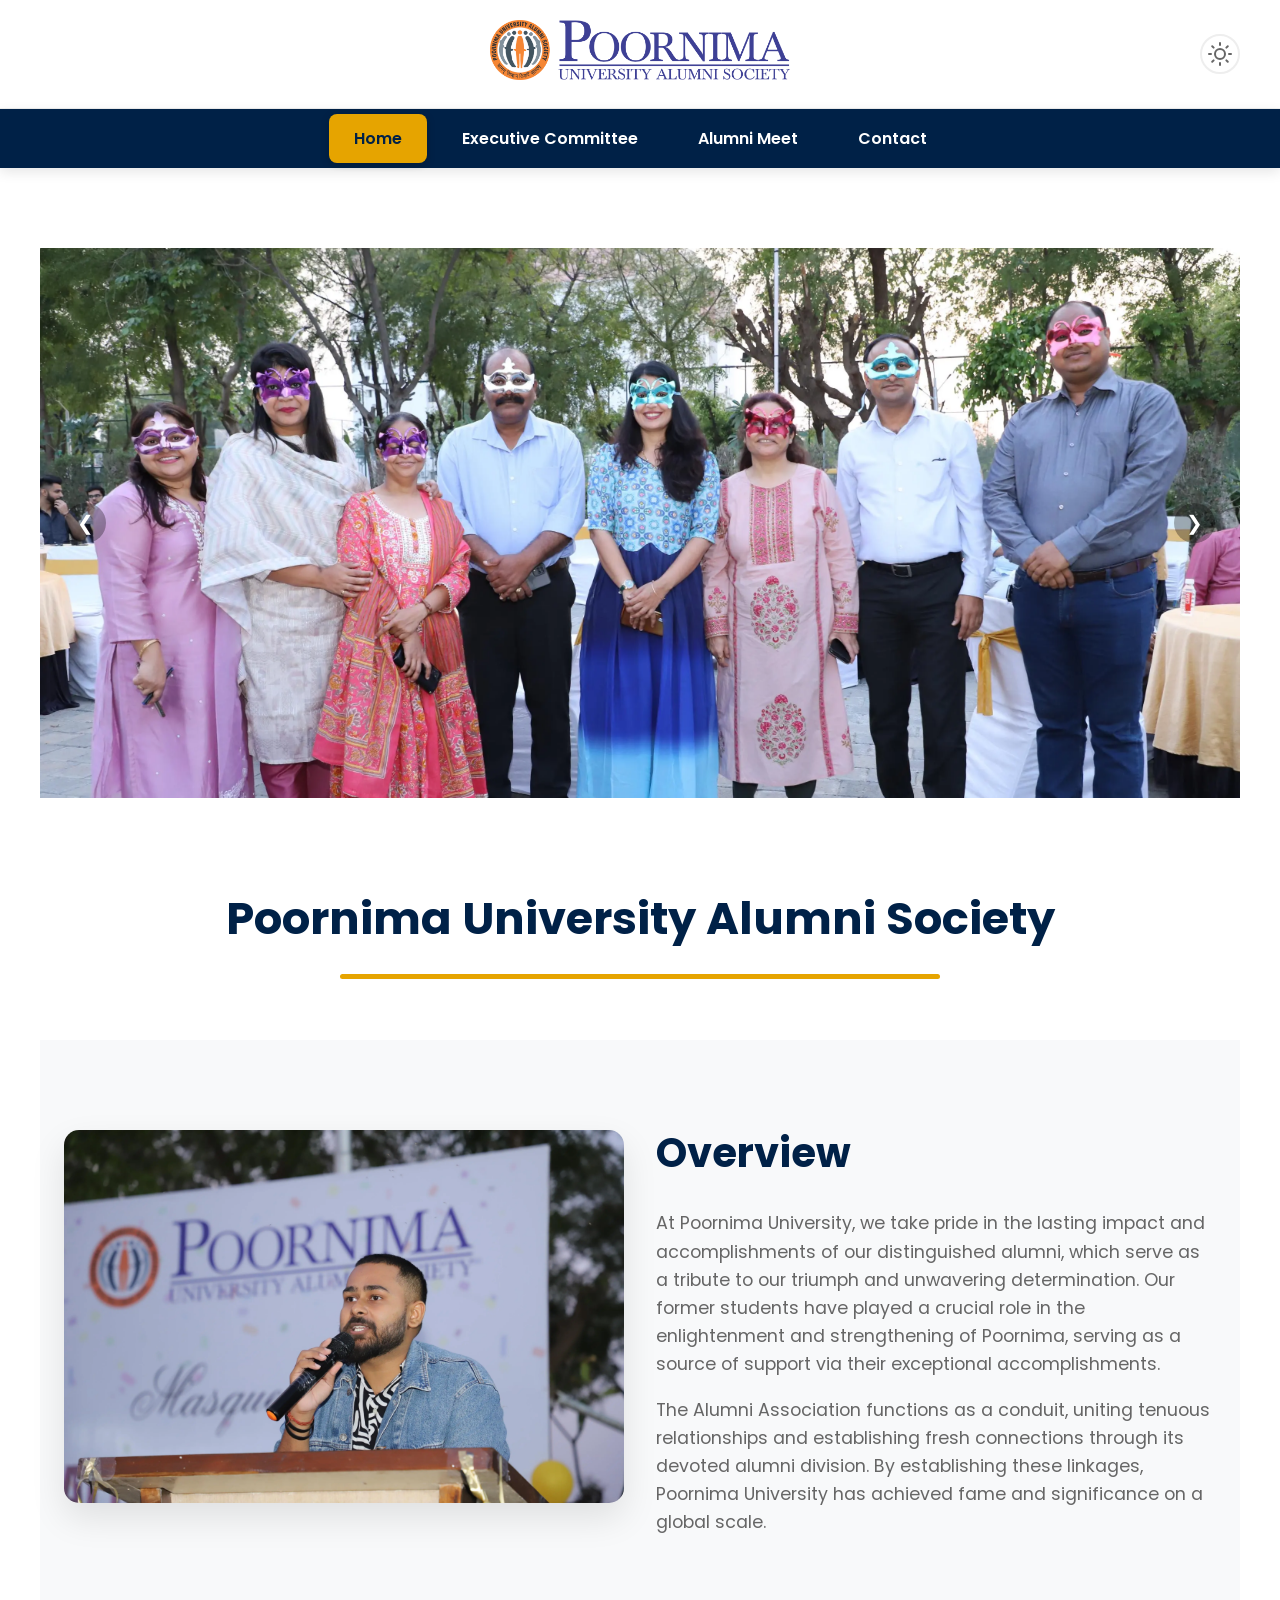
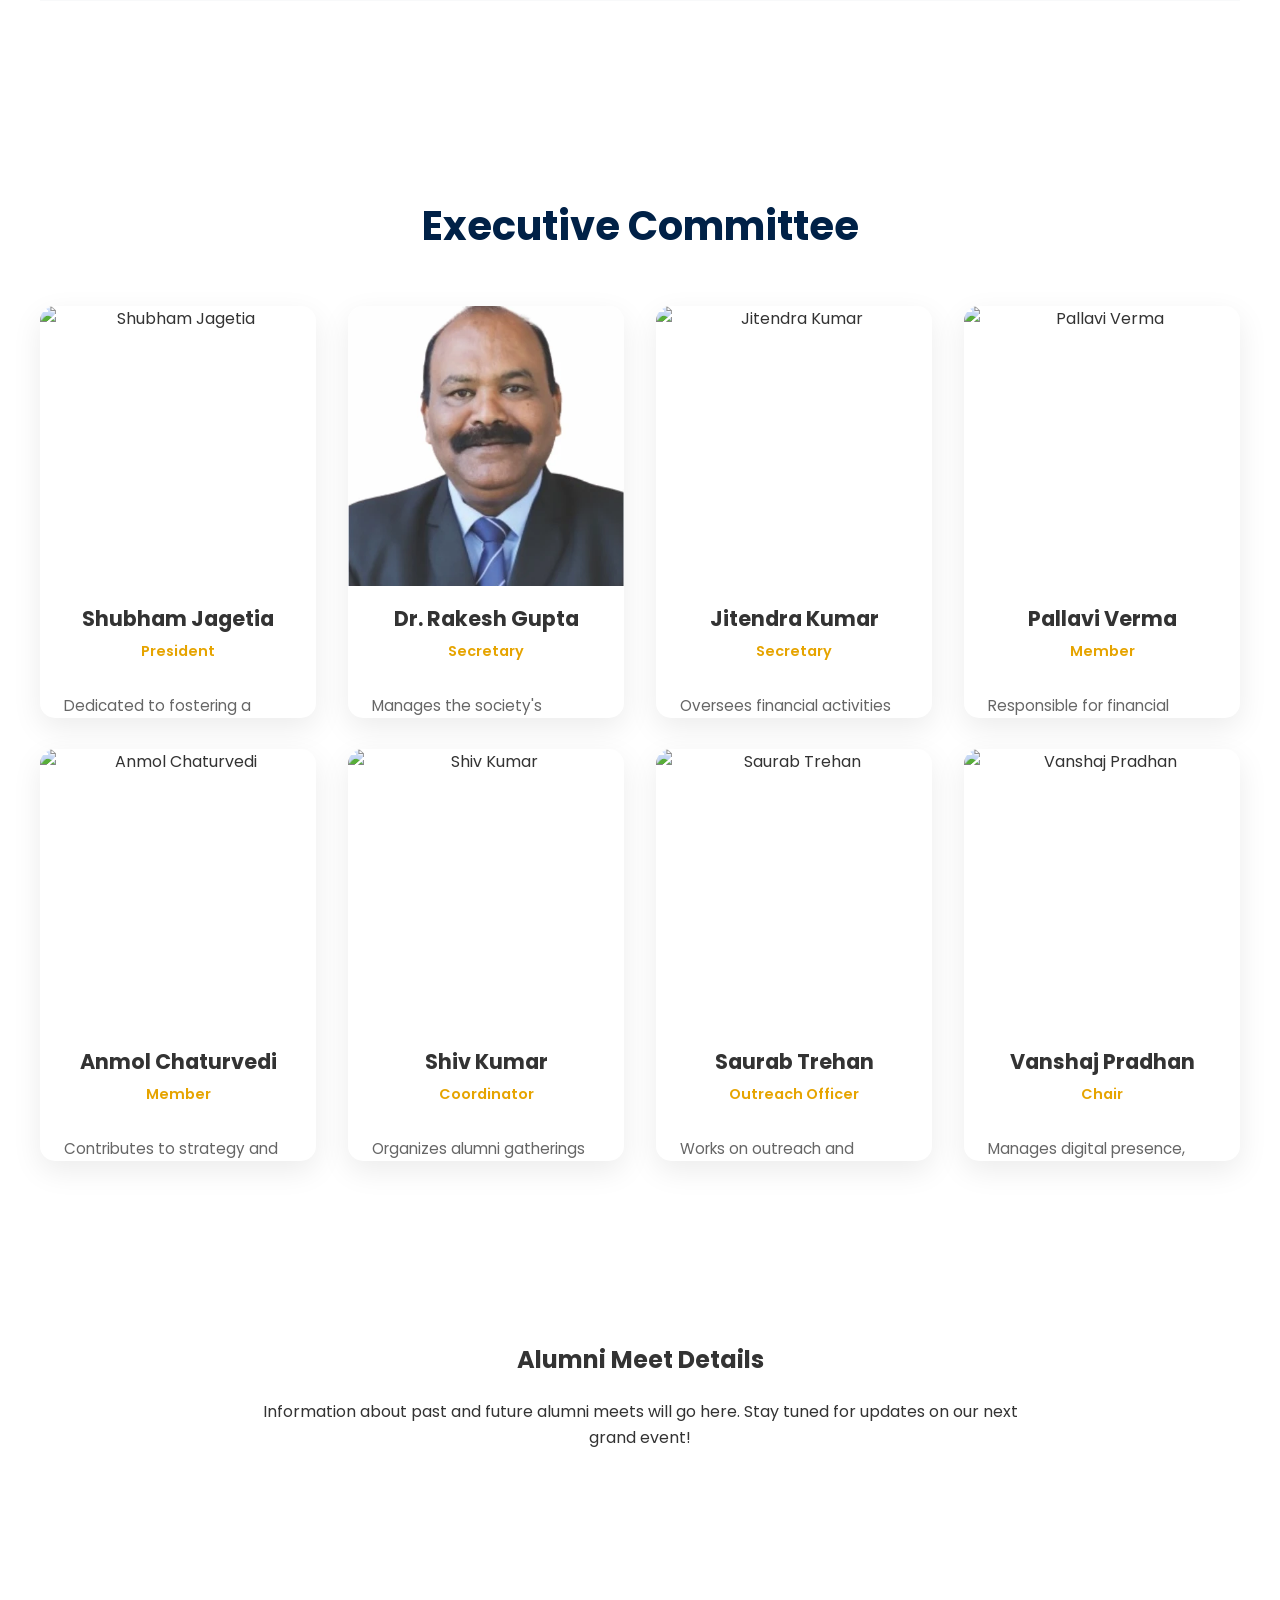
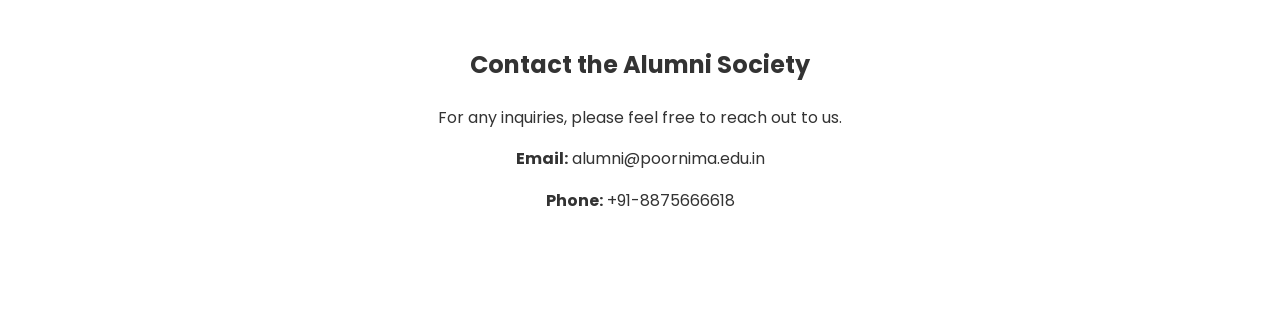
==== index.html @ af81a36d "Updated website for mobile responsiveness" ====
<!DOCTYPE html>
<html lang="en">
<head>
  <meta charset="UTF-8" />
  <meta name="viewport" content="width=device-width, initial-scale=1.0" />
  <title>Poornima University Alumni Society</title>
  <link rel="stylesheet" href="style.css" />
</head>
<body>

  <!-- ========== HEADER ========== -->
  <header>
    <div class="logo">
      <img src="ic_PUAS_full (1).png" alt="Poornima University Logo" />
    </div>

    <!-- Theme Toggle -->
    <button id="theme-toggle" title="Toggle dark mode">
      <svg class="sun" xmlns="http://www.w3.org/2000/svg" width="24" height="24" fill="none"
        stroke="currentColor" stroke-width="2" stroke-linecap="round" stroke-linejoin="round">
        <circle cx="12" cy="12" r="5"></circle>
        <line x1="12" y1="1" x2="12" y2="3"></line>
        <line x1="12" y1="21" x2="12" y2="23"></line>
        <line x1="4.22" y1="4.22" x2="5.64" y2="5.64"></line>
        <line x1="18.36" y1="18.36" x2="19.78" y2="19.78"></line>
        <line x1="1" y1="12" x2="3" y2="12"></line>
        <line x1="21" y1="12" x2="23" y2="12"></line>
        <line x1="4.22" y1="19.78" x2="5.64" y2="18.36"></line>
        <line x1="18.36" y1="5.64" x2="19.78" y2="4.22"></line>
      </svg>
      <svg class="moon" xmlns="http://www.w3.org/2000/svg" width="24" height="24" fill="none"
        stroke="currentColor" stroke-width="2" stroke-linecap="round" stroke-linejoin="round">
        <path d="M21 12.79A9 9 0 1 1 11.21 3 7 7 0 0 0 21 12.79z"></path>
      </svg>
    </button>
  </header>

  <!-- ========== NAVIGATION ========== -->
  <nav class="alumni-nav">
    <ul>
      <li><a href="#home-content" class="active">Home</a></li>
      <li><a href="#committee-content">Executive Committee</a></li>
      <li><a href="#meet-content">Alumni Meet</a></li>
      <li><a href="#contact-content">Contact</a></li>
    </ul>
  </nav>

  <!-- ========== MAIN ========== -->
  <main>

    <!-- ===== HOME SECTION ===== -->
    <section id="home-content" class="page-section">

      <!-- Hero Slider -->
      <div class="hero">
        <div class="slide active">
          <img src="mask.webp" alt="Alumni Meet" class="hero-img" />
        </div>
        <div class="slide">
          <img src="standing.jpeg" alt="Alumni Group" class="hero-img" />
        </div>
        <div class="slide">
          <img src="Screenshot_20250109-174705 (1).png" alt="Alumni Event" class="hero-img" />
        </div>
        <button class="prev" onclick="moveSlide(-1)">&#10094;</button>
        <button class="next" onclick="moveSlide(1)">&#10095;</button>
      </div>

      <!-- Heading -->
      <div class="alumni-heading">
        <h1>Poornima University Alumni Society</h1>
      </div>

      <!-- Overview -->
      <div class="overview">
        <div class="overview-container">
          <div class="overview-image">
            <img src="cover-alumini.webp" alt="Poornima University Alumni Legacy" />
          </div>
          <div class="overview-text">
            <h2>Overview</h2>
            <p>
              At Poornima University, we take pride in the lasting impact and accomplishments of our distinguished alumni, which serve as a tribute to our triumph and unwavering determination. Our former students have played a crucial role in the enlightenment and strengthening of Poornima, serving as a source of support via their exceptional accomplishments.
            </p>
            <p>
              The Alumni Association functions as a conduit, uniting tenuous relationships and establishing fresh connections through its devoted alumni division. By establishing these linkages, Poornima University has achieved fame and significance on a global scale.
            </p>
          </div>
        </div>
      </div>
    </section>

    <!-- ===== EXECUTIVE COMMITTEE ===== -->
    <section id="committee-content" class="page-section">
      <div class="events">
        <h2>Executive Committee</h2>
        <div class="event-grid">

          <!-- Each Event Card -->
          <div class="event-card">
            <span class="card-close-button">&times;</span>
            <img src="https://placehold.co/300x300/e8e8e8/333?text=Person+1" alt="Shubham Jagetia" />
            <div class="card-info">
              <h3>Shubham Jagetia</h3>
              <p>President</p>
            </div>
            <div class="card-details">
              <p>Dedicated to fostering a strong and supportive community among graduates.</p>
            </div>
          </div>

          <div class="event-card">
            <span class="card-close-button">&times;</span>
            <img src="26.webp" alt="Dr. Rakesh Gupta" />
            <div class="card-info">
              <h3>Dr. Rakesh Gupta</h3>
              <p>Secretary</p>
            </div>
            <div class="card-details">
              <p>Manages the society's communications and records, ensuring smooth operations.</p>
            </div>
          </div>

          <div class="event-card">
            <span class="card-close-button">&times;</span>
            <img src="https://placehold.co/300x300/e8e8e8/333?text=Person+3" alt="Jitendra Kumar" />
            <div class="card-info">
              <h3>Jitendra Kumar</h3>
              <p>Secretary</p>
            </div>
            <div class="card-details">
              <p>Oversees financial activities and ensures long-term sustainability.</p>
            </div>
          </div>

          <div class="event-card">
            <span class="card-close-button">&times;</span>
            <img src="https://placehold.co/300x300/e8e8e8/333?text=Person+4" alt="Pallavi Verma" />
            <div class="card-info">
              <h3>Pallavi Verma</h3>
              <p>Member</p>
            </div>
            <div class="card-details">
              <p>Responsible for financial planning and transparent fund management.</p>
            </div>
          </div>

          <div class="event-card">
            <span class="card-close-button">&times;</span>
            <img src="https://placehold.co/300x300/e8e8e8/333?text=Person+5" alt="Anmol Chaturvedi" />
            <div class="card-info">
              <h3>Anmol Chaturvedi</h3>
              <p>Member</p>
            </div>
            <div class="card-details">
              <p>Contributes to strategy and planning of alumni events and initiatives.</p>
            </div>
          </div>

          <div class="event-card">
            <span class="card-close-button">&times;</span>
            <img src="https://placehold.co/300x300/e8e8e8/333?text=Person+6" alt="Shiv Kumar" />
            <div class="card-info">
              <h3>Shiv Kumar</h3>
              <p>Coordinator</p>
            </div>
            <div class="card-details">
              <p>Organizes alumni gatherings and ensures each event is a success.</p>
            </div>
          </div>

          <div class="event-card">
            <span class="card-close-button">&times;</span>
            <img src="https://placehold.co/300x300/e8e8e8/333?text=Person+7" alt="Saurab Trehan" />
            <div class="card-info">
              <h3>Saurab Trehan</h3>
              <p>Outreach Officer</p>
            </div>
            <div class="card-details">
              <p>Works on outreach and engagement across batches and geographies.</p>
            </div>
          </div>

          <div class="event-card">
            <span class="card-close-button">&times;</span>
            <img src="https://placehold.co/300x300/e8e8e8/333?text=Person+8" alt="Vanshaj Pradhan" />
            <div class="card-info">
              <h3>Vanshaj Pradhan</h3>
              <p>Chair</p>
            </div>
            <div class="card-details">
              <p>Manages digital presence, website, and social media of the alumni society.</p>
            </div>
          </div>

        </div>
      </div>
    </section>

    <!-- ===== ALUMNI MEET ===== -->
    <section id="meet-content" class="page-section">
      <div class="overview">
        <h2>Alumni Meet Details</h2>
        <p>Information about past and future alumni meets will go here. Stay tuned for updates on our next grand event!</p>
      </div>
    </section>

    <!-- ===== CONTACT ===== -->
    <section id="contact-content" class="page-section">
      <div class="overview">
        <h2>Contact the Alumni Society</h2>
        <p>For any inquiries, please feel free to reach out to us.</p>
        <p><strong>Email:</strong> alumni@poornima.edu.in</p>
        <p><strong>Phone:</strong> +91-8875666618</p>
      </div>
    </section>

  </main>

  <!-- Modal Overlay -->
  <div class="modal-overlay"></div>

  <script src="script.js"></script>
</body>
</html>
---- style.css ----
/* ========================================= */
/* --- Google Fonts Import --- */
/* ========================================= */
@import url('https://fonts.googleapis.com/css2?family=Poppins:wght@400;600;700&display=swap');

/* ========================================= */
/* --- General & Root Styles --- */
/* ========================================= */
:root {
    /* Color Variables (as before) */
    --bg-primary: #ffffff;
    --bg-secondary: #f8f9fa;
    --text-primary: #333;
    --text-secondary: #666;
    --header-border: #eee;
    --card-bg: #ffffff;
    --shadow-light: rgba(0, 0, 0, 0.08);
    --shadow-dark: rgba(0, 0, 0, 0.15);

    --pu-blue: #002147;
    --pu-gold: #E6A400;

    /* Spacing & Typography Variables */
    --spacing-xs: 1rem;
    --spacing-sm: 1.5rem;
    --spacing-md: 2rem;
    --spacing-lg: 3rem;
    --spacing-xl: 4rem;
    --font-heading: 'Poppins', sans-serif;
}

body.dark-theme {
    /* Dark Theme Variables (as before) */
    --bg-primary: #1a1d24;
    --bg-secondary: #252830;
    --text-primary: #f0f0f0;
    --text-secondary: #a0a0a0;
    --header-border: #333;
    --card-bg: #2a2e37;
    --shadow-light: rgba(0, 0, 0, 0.2);
    --shadow-dark: rgba(0, 0, 0, 0.4);
}

html {
    scroll-behavior: smooth;
}

body {
    margin: 0;
    padding: 0;
    font-family: var(--font-heading);
    background-color: var(--bg-primary);
    color: var(--text-primary);
    line-height: 1.6;
    transition: background-color 0.3s ease, color 0.3s ease;
}

body.modal-open {
    overflow: hidden; 
}

/* ========================================= */
/* --- Header & Navigation (Mobile-First) --- */
/* ========================================= */
header {
    background: var(--bg-primary);
    padding: var(--spacing-sm) var(--spacing-md);
    display: flex;
    justify-content: center;
    align-items: center;
    border-bottom: 1px solid var(--header-border);
    position: relative;
    transition: background-color 0.3s ease;
}

header .logo img {
    height: 45px; /* Mobile size */
}

#theme-toggle {
    position: absolute;
    top: 50%;
    right: var(--spacing-sm);
    transform: translateY(-50%);
    background: transparent;
    border: 2px solid var(--header-border);
    border-radius: 50%;
    width: 35px;
    height: 35px;
    padding: 5px;
    cursor: pointer;
    display: flex;
    justify-content: center;
    align-items: center;
    transition: border-color 0.3s ease, transform 0.3s ease;
}
#theme-toggle:hover {
    transform: translateY(-50%) scale(1.1);
}
#theme-toggle svg {
    stroke: var(--text-secondary);
    transition: stroke 0.3s ease;
}
#theme-toggle:hover svg {
    stroke: var(--pu-gold);
}

/* Hide one icon based on theme */
.moon { display: none; }
body.dark-theme .sun { display: none; }
body.dark-theme .moon { display: block; }

.alumni-nav {
    background: var(--pu-blue);
    padding: 0;
    position: sticky;
    top: 0;
    z-index: 1000;
    box-shadow: 0 4px 12px rgba(0, 0, 0, 0.1);
}

.alumni-nav ul {
    list-style: none;
    display: flex;
    justify-content: center;
    flex-wrap: wrap; /* Allows items to wrap to the next line on small screens */
    margin: 0;
    padding: 0;
}

.alumni-nav ul li a {
    display: block;
    padding: 10px 15px;
    margin: 3px 0;
    text-decoration: none;
    color: #ffffff;
    font-weight: 600;
    border-radius: 8px;
    position: relative;
    transition: color 0.3s ease, background-color 0.3s ease;
}

.alumni-nav ul li a:hover {
    background-color: rgba(255, 255, 255, 0.1);
}

.alumni-nav ul li a.active {
    background-color: var(--pu-gold);
    color: var(--pu-blue);
    box-shadow: 0 2px 8px rgba(0,0,0,0.2);
}

/* ========================================= */
/* --- Hero Slider (Mobile-First) --- */
/* ========================================= */
.hero {
    position: relative;
    width: 100%;
    height: 250px; /* Mobile height */
    overflow: hidden;
}

.hero-img {
    width: 100%;
    height: 100%;
    object-fit: cover;
    display: block;
    object-position: center 30%;
    transition: filter 0.3s ease;
}
body.dark-theme .hero-img {
    filter: brightness(0.8);
}

.slide {
    position: absolute;
    top: 0;
    left: 0;
    width: 100%;
    height: 100%;
    opacity: 0;
    transition: opacity 1s ease-in-out;
}

.slide.active {
    opacity: 1;
}

.hero .prev, .hero .next {
    position: absolute;
    top: 50%;
    transform: translateY(-50%);
    background-color: rgba(0, 0, 0, 0.3);
    color: white;
    border: none;
    padding: 8px 12px;
    font-size: 20px;
    cursor: pointer;
    border-radius: 50%;
    z-index: 10;
    transition: background-color 0.3s, transform 0.3s;
}
.hero .prev:hover, .hero .next:hover {
    background-color: rgba(0, 0, 0, 0.6);
    transform: translateY(-50%) scale(1.1);
}
.hero .prev { left: 15px; }
.hero .next { right: 15px; }

/* ========================================= */
/* --- Page Section & Headings (Mobile-First) --- */
/* ========================================= */
.page-section {
    padding: var(--spacing-lg) var(--spacing-sm);
    transition: background-color 0.3s ease;
}

.alumni-heading {
    padding-top: var(--spacing-lg);
    padding-bottom: var(--spacing-sm);
    background-color: var(--bg-primary);
}

.alumni-heading h1 {
    font-size: clamp(2rem, 5vw, 2.8rem);
    color: var(--pu-blue);
    font-weight: 700;
    text-align: center;
    position: relative;
    padding-bottom: var(--spacing-sm);
    transition: color 0.3s ease;
}
body.dark-theme .alumni-heading h1 {
    color: var(--text-primary);
}

.alumni-heading h1::after {
    content: '';
    position: absolute;
    bottom: 0;
    left: 50%;
    transform: translateX(-50%);
    height: 5px;
    background: var(--pu-gold);
    border-radius: 3px;
    width: 0; 
    transition: width 0.8s cubic-bezier(0.25, 0.8, 0.25, 1);
}

.alumni-heading h1.visible::after {
    width: clamp(200px, 60%, 600px); 
}

.events h2 {
    font-size: clamp(2rem, 5vw, 2.5rem);
    color: var(--pu-blue);
    font-weight: 700;
    text-align: center;
    margin-bottom: var(--spacing-lg);
    transition: color 0.3s ease;
}
body.dark-theme .events h2 {
    color: var(--text-primary);
}

/* ========================================= */
/* --- Overview Section (Mobile-First) --- */
/* ========================================= */
#home-content .overview {
    background-color: var(--bg-secondary);
    padding: var(--spacing-lg) var(--spacing-sm);
}

.overview-container {
    max-width: 1200px;
    margin: 0 auto;
    display: flex;
    flex-direction: column; /* Stack on mobile */
    align-items: center;
    gap: var(--spacing-md);
    flex-wrap: wrap;
    text-align: center;
}

.overview-image, .overview-text {
    flex: 1;
    min-width: 300px;
}

.overview-image img {
    width: 100%;
    border-radius: 15px;
    box-shadow: 0 15px 35px rgba(0, 0, 0, 0.1);
}

.overview-text h2 {
    font-size: clamp(1.8rem, 5vw, 2.5rem);
    color: var(--pu-blue);
    font-weight: 700;
    text-align: center;
    margin-bottom: var(--spacing-sm);
    transition: color 0.3s ease;
}
body.dark-theme .overview-text h2 {
    color: var(--text-primary);
}

.overview-text p {
    font-size: clamp(0.9rem, 2.5vw, 1.1rem);
    color: var(--text-secondary);
    margin-bottom: var(--spacing-xs);
    text-align: center;
    transition: color 0.3s ease;
}

/* ========================================= */
/* --- Other Sections (Mobile-First) --- */
/* ========================================= */
#committee-content, #meet-content, #contact-content {
    background-color: var(--bg-primary);
}

#meet-content .overview h2, #contact-content .overview h2 {
    text-align: center;
    transition: color 0.3s ease;
}
body.dark-theme #meet-content .overview h2,
body.dark-theme #contact-content .overview h2 {
    color: var(--text-primary);
}

#meet-content .overview p, #contact-content .overview p {
    text-align: center;
    max-width: 800px;
    margin-left: auto;
    margin-right: auto;
    transition: color 0.3s ease;
}

/* ========================================= */
/* --- Executive Committee Section (Mobile-First) --- */
/* ========================================= */
.event-grid {
    display: grid;
    grid-template-columns: repeat(auto-fit, minmax(260px, 1fr));
    gap: var(--spacing-md);
    max-width: 1200px;
    margin: 0 auto;
}

.event-card {
    background-color: var(--card-bg);
    border-radius: 15px;
    box-shadow: 0 10px 30px var(--shadow-light);
    overflow: hidden;
    text-align: center;
    cursor: pointer;
    position: relative;
    transition: transform 0.4s cubic-bezier(0.25, 0.8, 0.25, 1), box-shadow 0.4s cubic-bezier(0.25, 0.8, 0.25, 1), background-color 0.3s ease;
    will-change: transform;
}

.event-card:hover {
    transform: translateY(-10px);
    box-shadow: 0 20px 40px var(--shadow-dark);
}

.event-card img {
    width: 100%;
    height: 280px;
    object-fit: cover;
    display: block;
    transition: display 0.3s;
}

.card-info {
    padding: var(--spacing-xs) var(--spacing-sm);
}

.card-info h3 {
    font-size: 1.3rem;
    color: var(--text-primary);
    margin: 0;
    transition: color 0.3s ease;
}

.card-info p {
    font-size: 0.9rem;
    color: var(--pu-gold);
    margin-top: 5px;
    font-weight: 600;
}

.card-details {
    padding: 0 var(--spacing-sm) var(--spacing-sm) var(--spacing-sm);
    max-height: 0;
    overflow: hidden;
    transition: max-height 0.6s ease, padding 0.6s ease;
}

.card-details p {
    color: var(--text-secondary);
    font-size: 0.95rem;
    text-align: left;
    margin: 0;
    transition: color 0.3s ease;
}

/* ========================================= */
/* --- Expanding Card "Pop-up" Styles (as before) --- */
/* ========================================= */
.modal-overlay {
    position: fixed;
    top: 0;
    left: 0;
    width: 100%;
    height: 100%;
    background: rgba(0, 0, 0, 0.7);
    backdrop-filter: blur(5px);
    -webkit-backdrop-filter: blur(5px);
    z-index: 2000;
    opacity: 0;
    visibility: hidden;
    transition: opacity 0.4s ease, visibility 0.4s ease;
}

.modal-overlay.active {
    opacity: 1;
    visibility: visible;
}

.event-card.expanded {
    position: fixed;
    top: 50%;
    left: 50%;
    transform: translate(-50%, -50%) scale(0.95);
    width: 90%;
    max-width: 400px; 
    z-index: 3001;
    cursor: default;
    box-shadow: 0 25px 50px rgba(0,0,0,0.3);
    opacity: 0;
    transition: opacity 0.4s ease, transform 0.4s ease;
}

.event-card.expanded.visible {
    transform: translate(-50%, -50%) scale(1);
    opacity: 1;
}

.event-card.expanded:hover {
    transform: translate(-50%, -50%) scale(1);
}

.event-card.expanded img {
    display: none;
}

.event-card.expanded .card-details {
    max-height: 500px; 
    padding-top: 20px;
}

.card-close-button {
    position: absolute;
    top: 10px;
    right: 15px;
    font-size: 28px;
    color: var(--text-secondary);
    cursor: pointer;
    transition: color 0.3s ease;
    display: none; 
}
.event-card.expanded .card-close-button {
    display: block; 
}
.card-close-button:hover {
    color: var(--text-primary);
}

/* ========================================= */
/* --- Animate Headings on Scroll (as before) --- */
/* ========================================= */
.alumni-heading h1, .overview-text h2, .events h2 {
    opacity: 0;
    transform: translateY(30px);
    transition: opacity 0.8s ease-out, transform 0.8s ease-out;
}

.alumni-heading h1.visible, .overview-text h2.visible, .events h2.visible {
    opacity: 1;
    transform: translateY(0);
}

/* ========================================= */
/* --- Media Queries (Desktop) --- */
/* ========================================= */
@media (min-width: 769px) {
    header {
        padding: 20px 40px;
    }
    
    header .logo img {
        height: 60px;
    }

    #theme-toggle {
        right: 40px;
        width: 40px;
        height: 40px;
    }

    .alumni-nav ul {
        flex-direction: row; /* Horizontal on desktop */
    }

    .alumni-nav ul li a {
        padding: 12px 25px;
        margin: 5px;
    }

    .hero {
        height: 550px; /* Desktop height */
    }

    .hero .prev { left: 25px; }
    .hero .next { right: 25px; }

    .page-section {
        padding: 80px 40px;
    }

    .alumni-heading h1.visible::after {
        width: 600px; /* Wider underline on desktop */
    }

    .overview-container {
        flex-direction: row; /* Horizontal on desktop */
        text-align: left;
    }

    .overview-text h2 {
        text-align: left;
    }

    .overview-text p {
        text-align: left;
    }
}
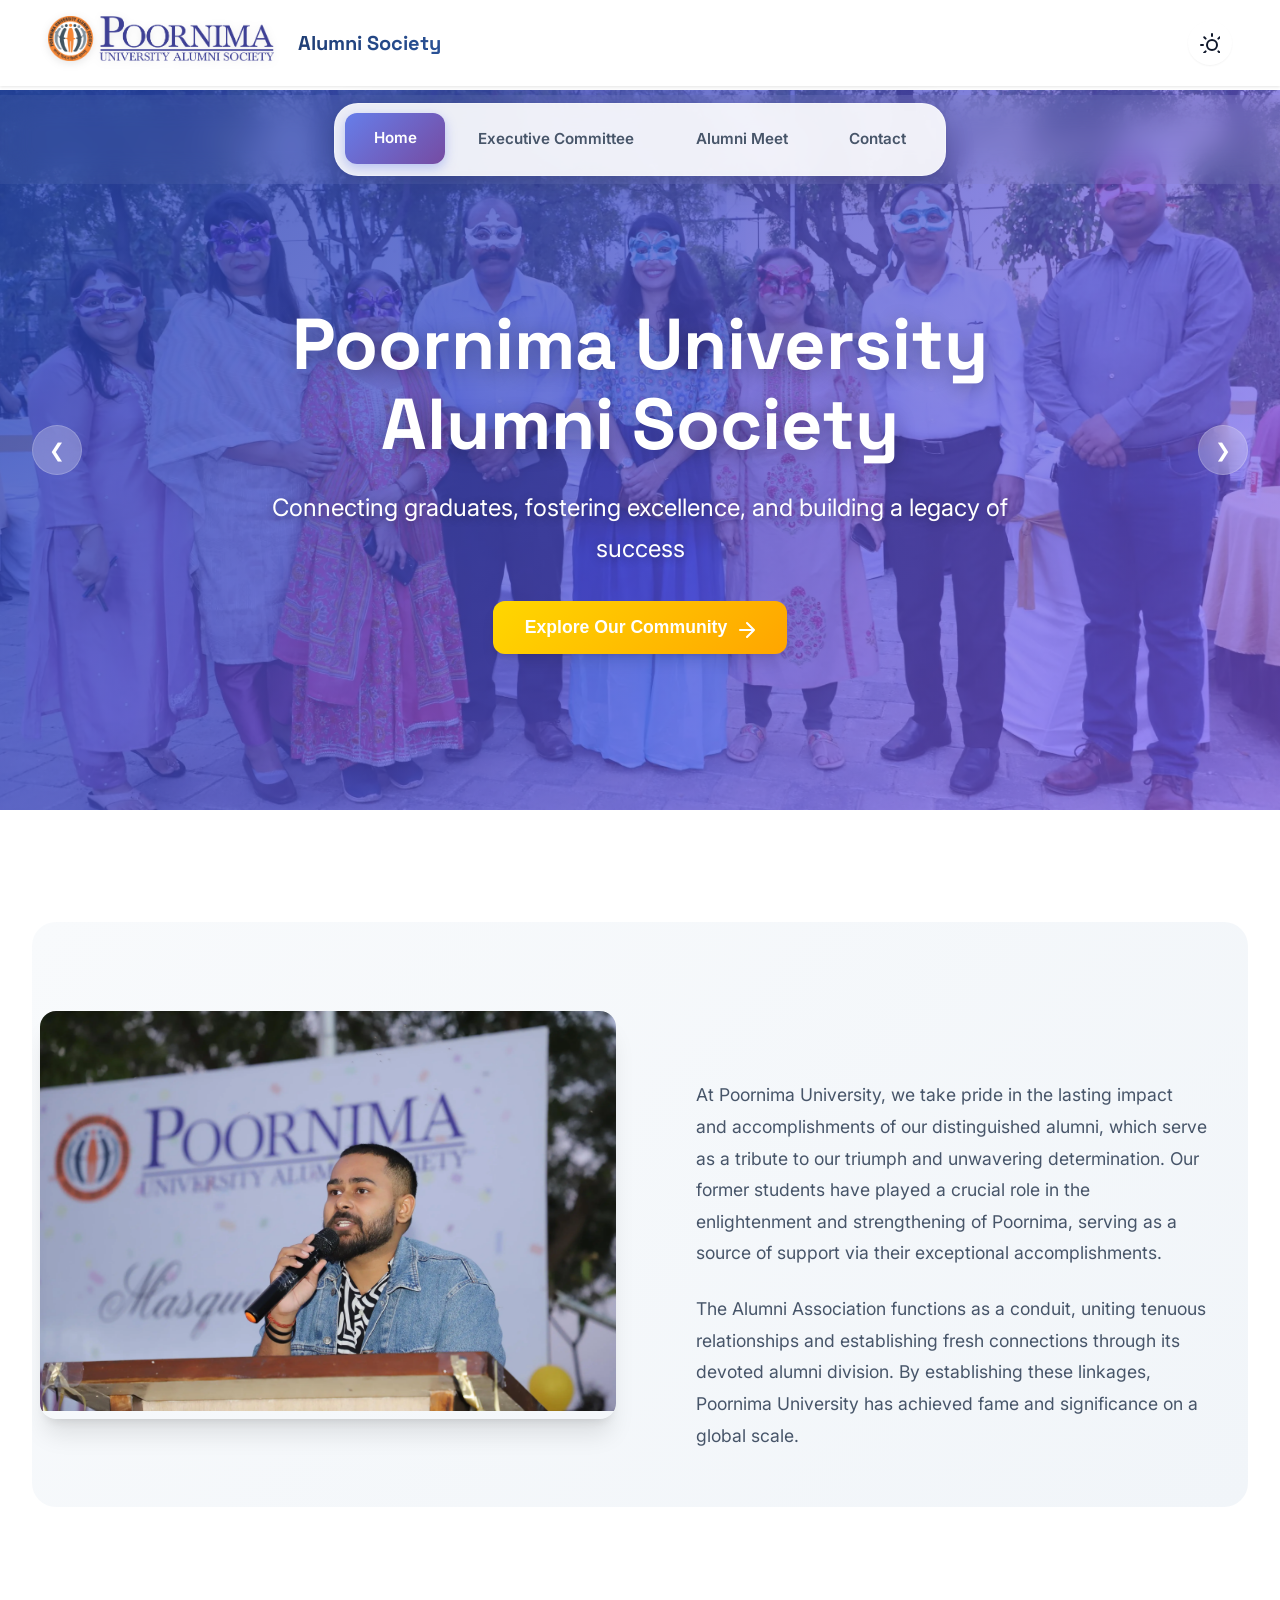
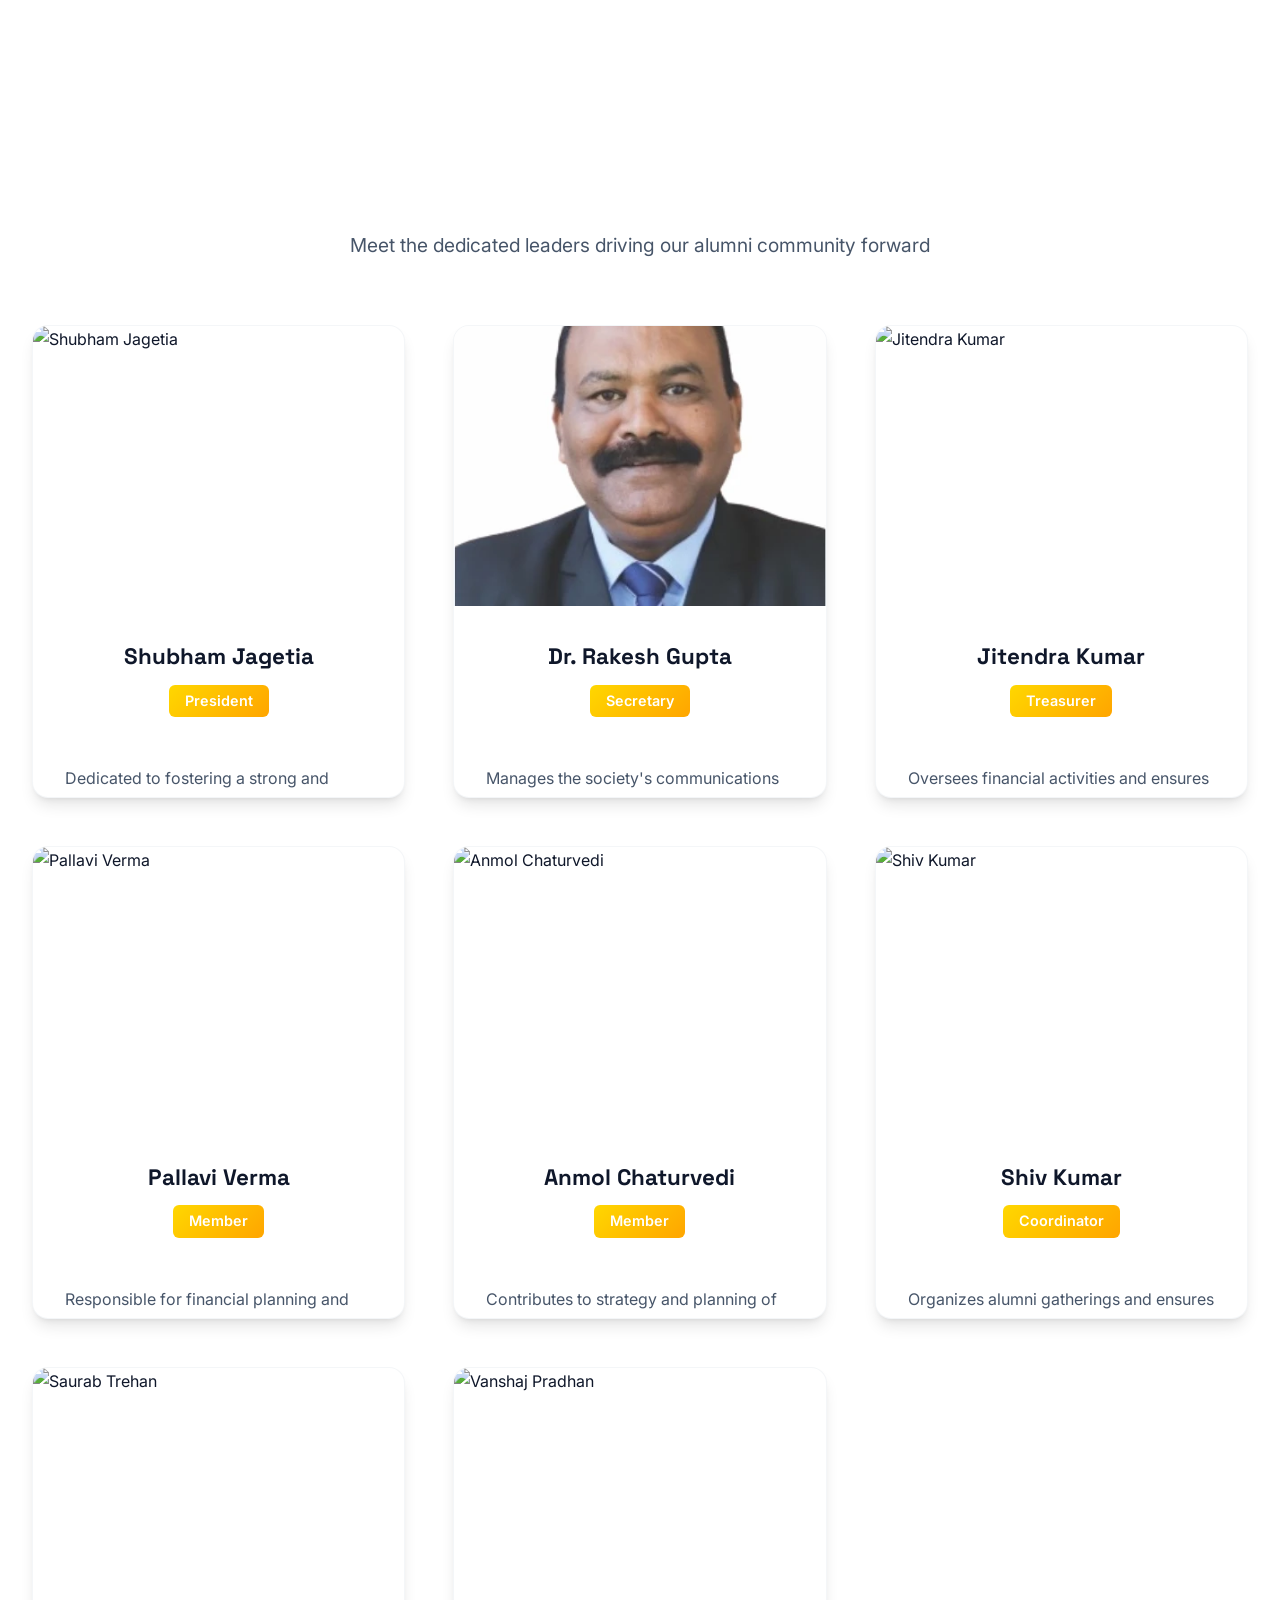
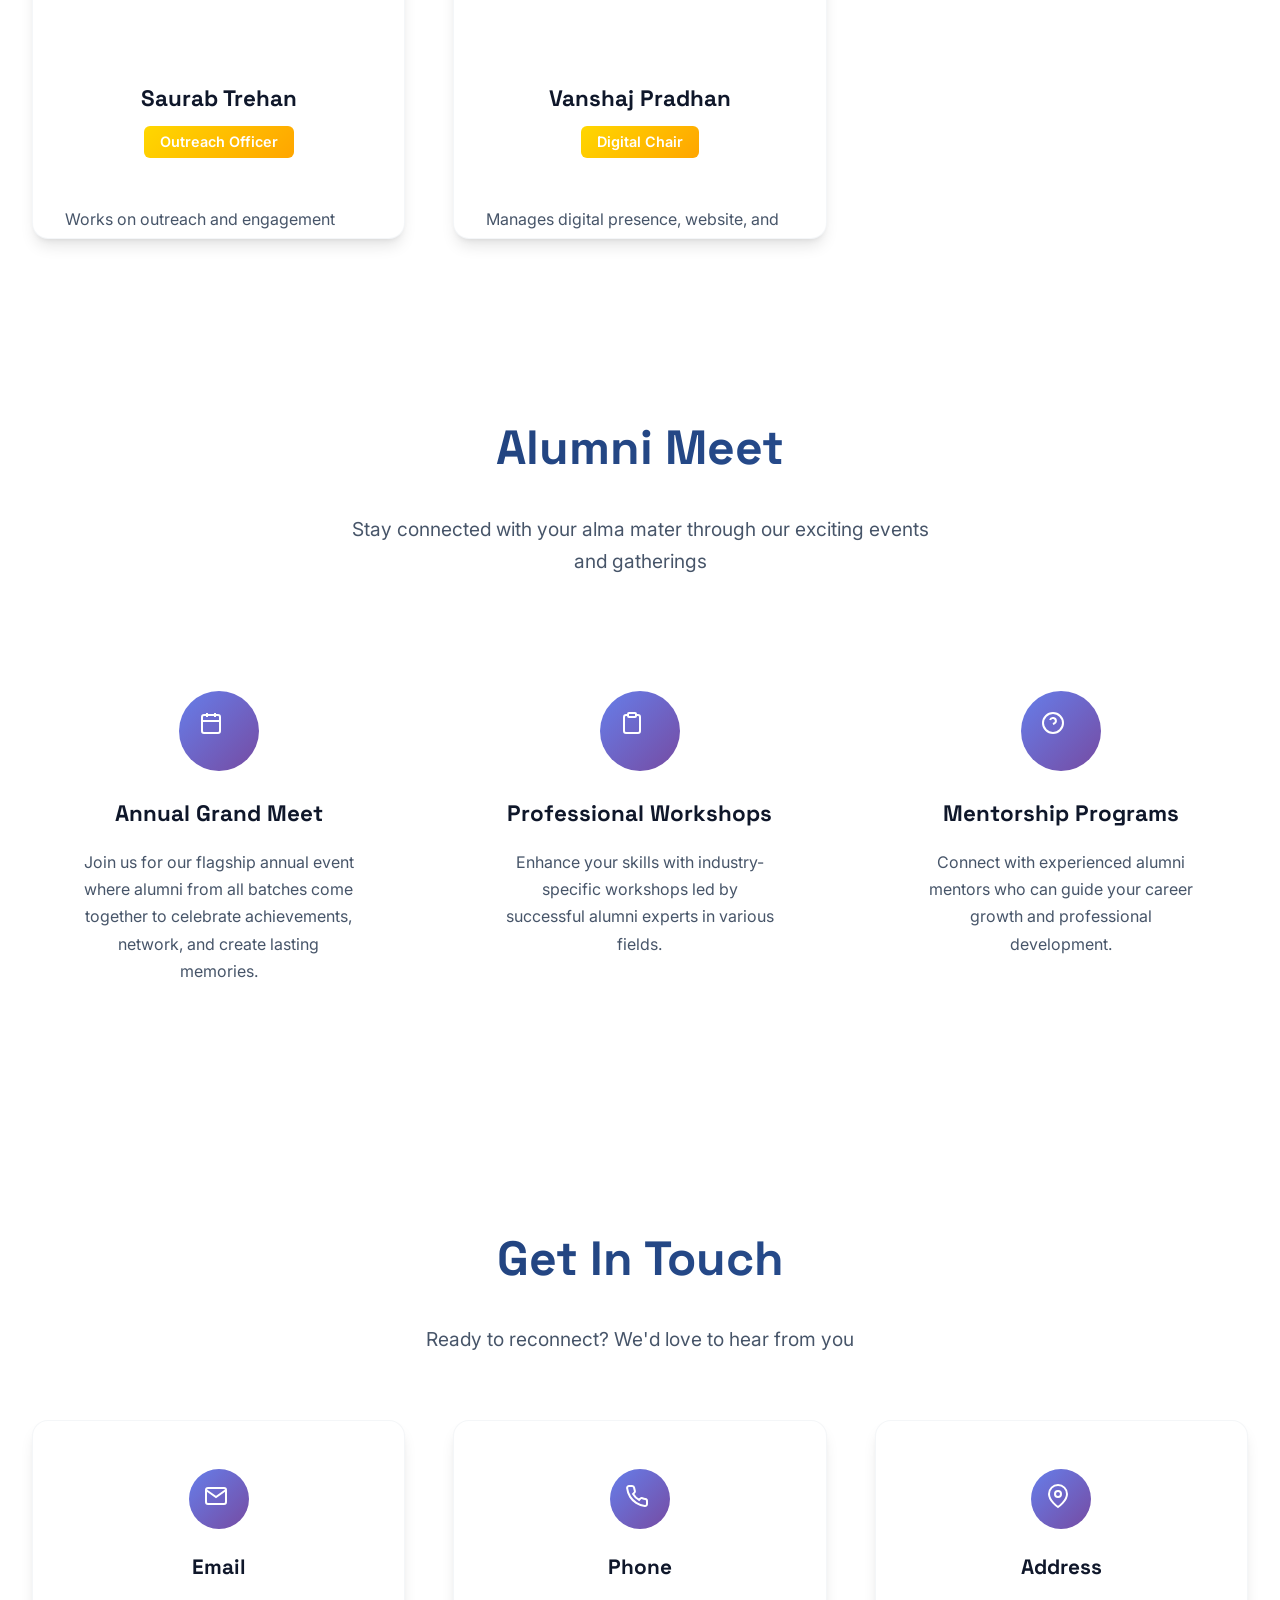
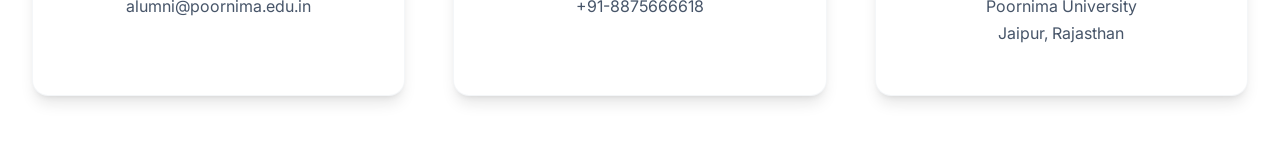
==== commit 05dc877b: "Initial commit" ====
--- a/index.html
+++ b/index.html
@@ -4,19 +4,25 @@
   <meta charset="UTF-8" />
   <meta name="viewport" content="width=device-width, initial-scale=1.0" />
   <title>Poornima University Alumni Society</title>
+  <link rel="preconnect" href="https://fonts.googleapis.com">
+  <link rel="preconnect" href="https://fonts.gstatic.com" crossorigin>
+  <link href="https://fonts.googleapis.com/css2?family=Inter:wght@300;400;500;600;700;800&family=Space+Grotesk:wght@300;400;500;600;700&display=swap" rel="stylesheet">
   <link rel="stylesheet" href="style.css" />
 </head>
 <body>
 
-  <!-- ========== HEADER ========== -->
-  <header>
-    <div class="logo">
-      <img src="ic_PUAS_full (1).png" alt="Poornima University Logo" />
+  <!-- ========== MODERN HEADER ========== -->
+  <header id="main-header">
+    <div class="logo-container">
+      <div class="logo">
+        <img src="ic_PUAS_full (1).png" alt="Poornima University Logo" />
+      </div>
+      <div class="logo-text">Alumni Society</div>
     </div>
 
-    <!-- Theme Toggle -->
+    <!-- Enhanced Theme Toggle -->
     <button id="theme-toggle" title="Toggle dark mode">
-      <svg class="sun" xmlns="http://www.w3.org/2000/svg" width="24" height="24" fill="none"
+      <svg class="sun" xmlns="http://www.w3.org/2000/svg" width="20" height="20" fill="none"
         stroke="currentColor" stroke-width="2" stroke-linecap="round" stroke-linejoin="round">
         <circle cx="12" cy="12" r="5"></circle>
         <line x1="12" y1="1" x2="12" y2="3"></line>
@@ -28,30 +34,30 @@
         <line x1="4.22" y1="19.78" x2="5.64" y2="18.36"></line>
         <line x1="18.36" y1="5.64" x2="19.78" y2="4.22"></line>
       </svg>
-      <svg class="moon" xmlns="http://www.w3.org/2000/svg" width="24" height="24" fill="none"
+      <svg class="moon" xmlns="http://www.w3.org/2000/svg" width="20" height="20" fill="none"
         stroke="currentColor" stroke-width="2" stroke-linecap="round" stroke-linejoin="round">
         <path d="M21 12.79A9 9 0 1 1 11.21 3 7 7 0 0 0 21 12.79z"></path>
       </svg>
     </button>
   </header>
 
-  <!-- ========== NAVIGATION ========== -->
+  <!-- ========== MODERN NAVIGATION ========== -->
   <nav class="alumni-nav">
-    <ul>
-      <li><a href="#home-content" class="active">Home</a></li>
-      <li><a href="#committee-content">Executive Committee</a></li>
-      <li><a href="#meet-content">Alumni Meet</a></li>
-      <li><a href="#contact-content">Contact</a></li>
-    </ul>
+    <div class="nav-container">
+      <ul>
+        <li><a href="#home-content" class="active">Home</a></li>
+        <li><a href="#committee-content">Executive Committee</a></li>
+        <li><a href="#meet-content">Alumni Meet</a></li>
+        <li><a href="#contact-content">Contact</a></li>
+      </ul>
+    </div>
   </nav>
 
   <!-- ========== MAIN ========== -->
   <main>
 
-    <!-- ===== HOME SECTION ===== -->
-    <section id="home-content" class="page-section">
-
-      <!-- Hero Slider -->
+    <!-- ===== HERO SECTION ===== -->
+    <section class="hero-section">
       <div class="hero">
         <div class="slide active">
           <img src="mask.webp" alt="Alumni Meet" class="hero-img" />
@@ -65,20 +71,31 @@
         <button class="prev" onclick="moveSlide(-1)">&#10094;</button>
         <button class="next" onclick="moveSlide(1)">&#10095;</button>
       </div>
-
-      <!-- Heading -->
-      <div class="alumni-heading">
-        <h1>Poornima University Alumni Society</h1>
-      </div>
-
+      
+      <div class="hero-overlay"></div>
+      
+      <div class="hero-content">
+        <h1 class="hero-title animate-on-scroll">Poornima University Alumni Society</h1>
+        <p class="hero-subtitle animate-on-scroll">Connecting graduates, fostering excellence, and building a legacy of success</p>
+        <button class="cta-button animate-on-scroll" onclick="document.getElementById('committee-content').scrollIntoView({behavior: 'smooth'})">
+          Explore Our Community
+          <svg width="20" height="20" fill="none" stroke="currentColor" stroke-width="2" stroke-linecap="round" stroke-linejoin="round">
+            <path d="M5 12h14M12 5l7 7-7 7"/>
+          </svg>
+        </button>
+      </div>
+    </section>
+
+    <!-- ===== HOME SECTION ===== -->
+    <section id="home-content" class="page-section">
       <!-- Overview -->
       <div class="overview">
         <div class="overview-container">
-          <div class="overview-image">
+          <div class="overview-image animate-on-scroll">
             <img src="cover-alumini.webp" alt="Poornima University Alumni Legacy" />
           </div>
-          <div class="overview-text">
-            <h2>Overview</h2>
+          <div class="overview-text animate-on-scroll">
+            <h2>Our Legacy</h2>
             <p>
               At Poornima University, we take pride in the lasting impact and accomplishments of our distinguished alumni, which serve as a tribute to our triumph and unwavering determination. Our former students have played a crucial role in the enlightenment and strengthening of Poornima, serving as a source of support via their exceptional accomplishments.
             </p>
@@ -93,103 +110,176 @@
     <!-- ===== EXECUTIVE COMMITTEE ===== -->
     <section id="committee-content" class="page-section">
       <div class="events">
-        <h2>Executive Committee</h2>
+        <div class="section-header animate-on-scroll">
+          <h2 class="section-title">Executive Committee</h2>
+          <p class="section-subtitle">Meet the dedicated leaders driving our alumni community forward</p>
+        </div>
+        
         <div class="event-grid">
-
-          <!-- Each Event Card -->
-          <div class="event-card">
-            <span class="card-close-button">&times;</span>
-            <img src="https://placehold.co/300x300/e8e8e8/333?text=Person+1" alt="Shubham Jagetia" />
+          <!-- Each Executive Member Card -->
+          <div class="event-card animate-on-scroll">
+            <button class="card-close-button">&times;</button>
+            <div class="card-image">
+              <img src="https://images.unsplash.com/photo-1507003211169-0a1dd7228f2d?w=400&h=400&fit=crop&crop=face" alt="Shubham Jagetia" />
+              <div class="card-overlay">
+                <svg width="40" height="40" fill="white" viewBox="0 0 24 24">
+                  <path d="M12 2l3.09 6.26L22 9.27l-5 4.87 1.18 6.88L12 17.77l-6.18 3.25L7 14.14 2 9.27l6.91-1.01L12 2z"/>
+                </svg>
+              </div>
+            </div>
             <div class="card-info">
               <h3>Shubham Jagetia</h3>
-              <p>President</p>
-            </div>
-            <div class="card-details">
-              <p>Dedicated to fostering a strong and supportive community among graduates.</p>
-            </div>
-          </div>
-
-          <div class="event-card">
-            <span class="card-close-button">&times;</span>
-            <img src="26.webp" alt="Dr. Rakesh Gupta" />
+              <span class="role">President</span>
+            </div>
+            <div class="card-details">
+              <p>Dedicated to fostering a strong and supportive community among graduates. Leading strategic initiatives and maintaining alumni engagement across all departments.</p>
+            </div>
+          </div>
+
+          <div class="event-card animate-on-scroll">
+            <button class="card-close-button">&times;</button>
+            <div class="card-image">
+              <img src="26.webp" alt="Dr. Rakesh Gupta" />
+              <div class="card-overlay">
+                <svg width="40" height="40" fill="white" viewBox="0 0 24 24">
+                  <path d="M14 2H6a2 2 0 0 0-2 2v16a2 2 0 0 0 2 2h12a2 2 0 0 0 2-2V8z"/>
+                  <polyline points="14,2 14,8 20,8"/>
+                  <line x1="16" y1="13" x2="8" y2="13"/>
+                  <line x1="16" y1="17" x2="8" y2="17"/>
+                  <polyline points="10,9 9,9 8,9"/>
+                </svg>
+              </div>
+            </div>
             <div class="card-info">
               <h3>Dr. Rakesh Gupta</h3>
-              <p>Secretary</p>
-            </div>
-            <div class="card-details">
-              <p>Manages the society's communications and records, ensuring smooth operations.</p>
-            </div>
-          </div>
-
-          <div class="event-card">
-            <span class="card-close-button">&times;</span>
-            <img src="https://placehold.co/300x300/e8e8e8/333?text=Person+3" alt="Jitendra Kumar" />
+              <span class="role">Secretary</span>
+            </div>
+            <div class="card-details">
+              <p>Manages the society's communications and records, ensuring smooth operations. Oversees documentation and maintains transparent communication channels.</p>
+            </div>
+          </div>
+
+          <div class="event-card animate-on-scroll">
+            <button class="card-close-button">&times;</button>
+            <div class="card-image">
+              <img src="https://images.unsplash.com/photo-1472099645785-5658abf4ff4e?w=400&h=400&fit=crop&crop=face" alt="Jitendra Kumar" />
+              <div class="card-overlay">
+                <svg width="40" height="40" fill="white" viewBox="0 0 24 24">
+                  <line x1="12" y1="1" x2="12" y2="23"/>
+                  <path d="M17 5H9.5a3.5 3.5 0 0 0 0 7h5a3.5 3.5 0 0 1 0 7H6"/>
+                </svg>
+              </div>
+            </div>
             <div class="card-info">
               <h3>Jitendra Kumar</h3>
-              <p>Secretary</p>
-            </div>
-            <div class="card-details">
-              <p>Oversees financial activities and ensures long-term sustainability.</p>
-            </div>
-          </div>
-
-          <div class="event-card">
-            <span class="card-close-button">&times;</span>
-            <img src="https://placehold.co/300x300/e8e8e8/333?text=Person+4" alt="Pallavi Verma" />
+              <span class="role">Treasurer</span>
+            </div>
+            <div class="card-details">
+              <p>Oversees financial activities and ensures long-term sustainability. Responsible for budget management and financial planning of all alumni initiatives.</p>
+            </div>
+          </div>
+
+          <div class="event-card animate-on-scroll">
+            <button class="card-close-button">&times;</button>
+            <div class="card-image">
+              <img src="https://images.unsplash.com/photo-1494790108755-2616b612b786?w=400&h=400&fit=crop&crop=face" alt="Pallavi Verma" />
+              <div class="card-overlay">
+                <svg width="40" height="40" fill="white" viewBox="0 0 24 24">
+                  <path d="M20 21v-2a4 4 0 0 0-4-4H8a4 4 0 0 0-4 4v2"/>
+                  <circle cx="12" cy="7" r="4"/>
+                </svg>
+              </div>
+            </div>
             <div class="card-info">
               <h3>Pallavi Verma</h3>
-              <p>Member</p>
-            </div>
-            <div class="card-details">
-              <p>Responsible for financial planning and transparent fund management.</p>
-            </div>
-          </div>
-
-          <div class="event-card">
-            <span class="card-close-button">&times;</span>
-            <img src="https://placehold.co/300x300/e8e8e8/333?text=Person+5" alt="Anmol Chaturvedi" />
+              <span class="role">Member</span>
+            </div>
+            <div class="card-details">
+              <p>Responsible for financial planning and transparent fund management. Ensures all financial transactions are properly documented and reported.</p>
+            </div>
+          </div>
+
+          <div class="event-card animate-on-scroll">
+            <button class="card-close-button">&times;</button>
+            <div class="card-image">
+              <img src="https://images.unsplash.com/photo-1519345182560-3f2917c472ef?w=400&h=400&fit=crop&crop=face" alt="Anmol Chaturvedi" />
+              <div class="card-overlay">
+                <svg width="40" height="40" fill="white" viewBox="0 0 24 24">
+                  <path d="M9 12l2 2 4-4"/>
+                  <path d="M21 12c-1 0-3-1-3-3s2-3 3-3 3 1 3 3-2 3-3 3"/>
+                  <path d="M3 12c1 0 3-1 3-3s-2-3-3-3-3 1-3 3 2 3 3 3"/>
+                  <path d="M12 3c0 1-1 3-3 3s-3-2-3-3 1-3 3-3 3 2 3 3"/>
+                  <path d="M12 21c0-1 1-3 3-3s3 2 3 3-1 3-3 3-3-2-3-3"/>
+                </svg>
+              </div>
+            </div>
             <div class="card-info">
               <h3>Anmol Chaturvedi</h3>
-              <p>Member</p>
-            </div>
-            <div class="card-details">
-              <p>Contributes to strategy and planning of alumni events and initiatives.</p>
-            </div>
-          </div>
-
-          <div class="event-card">
-            <span class="card-close-button">&times;</span>
-            <img src="https://placehold.co/300x300/e8e8e8/333?text=Person+6" alt="Shiv Kumar" />
+              <span class="role">Member</span>
+            </div>
+            <div class="card-details">
+              <p>Contributes to strategy and planning of alumni events and initiatives. Focuses on innovation and modernization of alumni engagement programs.</p>
+            </div>
+          </div>
+
+          <div class="event-card animate-on-scroll">
+            <button class="card-close-button">&times;</button>
+            <div class="card-image">
+              <img src="https://images.unsplash.com/photo-1500648767791-00dcc994a43e?w=400&h=400&fit=crop&crop=face" alt="Shiv Kumar" />
+              <div class="card-overlay">
+                <svg width="40" height="40" fill="white" viewBox="0 0 24 24">
+                  <path d="M8 2v4"/>
+                  <path d="M16 2v4"/>
+                  <rect width="18" height="18" x="3" y="4" rx="2"/>
+                  <path d="M3 10h18"/>
+                </svg>
+              </div>
+            </div>
             <div class="card-info">
               <h3>Shiv Kumar</h3>
-              <p>Coordinator</p>
-            </div>
-            <div class="card-details">
-              <p>Organizes alumni gatherings and ensures each event is a success.</p>
-            </div>
-          </div>
-
-          <div class="event-card">
-            <span class="card-close-button">&times;</span>
-            <img src="https://placehold.co/300x300/e8e8e8/333?text=Person+7" alt="Saurab Trehan" />
+              <span class="role">Coordinator</span>
+            </div>
+            <div class="card-details">
+              <p>Organizes alumni gatherings and ensures each event is a success. Coordinates logistics and manages event planning from conception to execution.</p>
+            </div>
+          </div>
+
+          <div class="event-card animate-on-scroll">
+            <button class="card-close-button">&times;</button>
+            <div class="card-image">
+              <img src="https://images.unsplash.com/photo-1507591064344-4c6ce005b128?w=400&h=400&fit=crop&crop=face" alt="Saurab Trehan" />
+              <div class="card-overlay">
+                <svg width="40" height="40" fill="white" viewBox="0 0 24 24">
+                  <path d="M22 12h-4l-3 9L9 3l-3 9H2"/>
+                </svg>
+              </div>
+            </div>
             <div class="card-info">
               <h3>Saurab Trehan</h3>
-              <p>Outreach Officer</p>
-            </div>
-            <div class="card-details">
-              <p>Works on outreach and engagement across batches and geographies.</p>
-            </div>
-          </div>
-
-          <div class="event-card">
-            <span class="card-close-button">&times;</span>
-            <img src="https://placehold.co/300x300/e8e8e8/333?text=Person+8" alt="Vanshaj Pradhan" />
+              <span class="role">Outreach Officer</span>
+            </div>
+            <div class="card-details">
+              <p>Works on outreach and engagement across batches and geographies. Builds connections with alumni worldwide and expands our global network.</p>
+            </div>
+          </div>
+
+          <div class="event-card animate-on-scroll">
+            <button class="card-close-button">&times;</button>
+            <div class="card-image">
+              <img src="https://images.unsplash.com/photo-1472099645785-5658abf4ff4e?w=400&h=400&fit=crop&crop=face" alt="Vanshaj Pradhan" />
+              <div class="card-overlay">
+                <svg width="40" height="40" fill="white" viewBox="0 0 24 24">
+                  <path d="M10 13a5 5 0 0 0 7.54.54l3-3a5 5 0 0 0-7.07-7.07l-1.72 1.71"/>
+                  <path d="M14 11a5 5 0 0 0-7.54-.54l-3 3a5 5 0 0 0 7.07 7.07l1.71-1.71"/>
+                </svg>
+              </div>
+            </div>
             <div class="card-info">
               <h3>Vanshaj Pradhan</h3>
-              <p>Chair</p>
-            </div>
-            <div class="card-details">
-              <p>Manages digital presence, website, and social media of the alumni society.</p>
+              <span class="role">Digital Chair</span>
+            </div>
+            <div class="card-details">
+              <p>Manages digital presence, website, and social media of the alumni society. Leads digital transformation and online engagement strategies.</p>
             </div>
           </div>
 
@@ -199,19 +289,92 @@
 
     <!-- ===== ALUMNI MEET ===== -->
     <section id="meet-content" class="page-section">
-      <div class="overview">
-        <h2>Alumni Meet Details</h2>
-        <p>Information about past and future alumni meets will go here. Stay tuned for updates on our next grand event!</p>
+      <div class="section-header animate-on-scroll">
+        <h2 class="section-title">Alumni Meet</h2>
+        <p class="section-subtitle">Stay connected with your alma mater through our exciting events and gatherings</p>
+      </div>
+      
+      <div class="meet-grid">
+        <div class="meet-card glass animate-on-scroll">
+          <div class="meet-icon">
+            <svg width="40" height="40" fill="none" stroke="currentColor" stroke-width="2">
+              <path d="M8 2v4"/>
+              <path d="M16 2v4"/>
+              <rect width="18" height="18" x="3" y="4" rx="2"/>
+              <path d="M3 10h18"/>
+              <path d="M8 14h.01"/>
+              <path d="M12 14h.01"/>
+              <path d="M16 14h.01"/>
+            </svg>
+          </div>
+          <h3>Annual Grand Meet</h3>
+          <p>Join us for our flagship annual event where alumni from all batches come together to celebrate achievements, network, and create lasting memories.</p>
+        </div>
+        
+        <div class="meet-card glass animate-on-scroll">
+          <div class="meet-icon">
+            <svg width="40" height="40" fill="none" stroke="currentColor" stroke-width="2">
+              <path d="M16 4h2a2 2 0 0 1 2 2v14a2 2 0 0 1-2 2H6a2 2 0 0 1-2-2V6a2 2 0 0 1 2-2h2"/>
+              <rect width="8" height="4" x="8" y="2" rx="1"/>
+            </svg>
+          </div>
+          <h3>Professional Workshops</h3>
+          <p>Enhance your skills with industry-specific workshops led by successful alumni experts in various fields.</p>
+        </div>
+        
+        <div class="meet-card glass animate-on-scroll">
+          <div class="meet-icon">
+            <svg width="40" height="40" fill="none" stroke="currentColor" stroke-width="2">
+              <circle cx="12" cy="12" r="10"/>
+              <path d="M9.09 9a3 3 0 0 1 5.83 1c0 2-3 3-3 3"/>
+              <path d="M12 17h.01"/>
+            </svg>
+          </div>
+          <h3>Mentorship Programs</h3>
+          <p>Connect with experienced alumni mentors who can guide your career growth and professional development.</p>
+        </div>
       </div>
     </section>
 
     <!-- ===== CONTACT ===== -->
     <section id="contact-content" class="page-section">
-      <div class="overview">
-        <h2>Contact the Alumni Society</h2>
-        <p>For any inquiries, please feel free to reach out to us.</p>
-        <p><strong>Email:</strong> alumni@poornima.edu.in</p>
-        <p><strong>Phone:</strong> +91-8875666618</p>
+      <div class="section-header animate-on-scroll">
+        <h2 class="section-title">Get In Touch</h2>
+        <p class="section-subtitle">Ready to reconnect? We'd love to hear from you</p>
+      </div>
+      
+      <div class="contact-grid">
+        <div class="contact-card animate-on-scroll">
+          <div class="contact-icon">
+            <svg width="30" height="30" fill="none" stroke="currentColor" stroke-width="2">
+              <path d="M4 4h16c1.1 0 2 .9 2 2v12c0 1.1-.9 2-2 2H4c-1.1 0-2-.9-2-2V6c0-1.1.9-2 2-2z"/>
+              <polyline points="22,6 12,13 2,6"/>
+            </svg>
+          </div>
+          <h3>Email</h3>
+          <p>alumni@poornima.edu.in</p>
+        </div>
+        
+        <div class="contact-card animate-on-scroll">
+          <div class="contact-icon">
+            <svg width="30" height="30" fill="none" stroke="currentColor" stroke-width="2">
+              <path d="M22 16.92v3a2 2 0 0 1-2.18 2 19.79 19.79 0 0 1-8.63-3.07 19.5 19.5 0 0 1-6-6 19.79 19.79 0 0 1-3.07-8.67A2 2 0 0 1 4.11 2h3a2 2 0 0 1 2 1.72 12.84 12.84 0 0 0 .7 2.81 2 2 0 0 1-.45 2.11L8.09 9.91a16 16 0 0 0 6 6l1.27-1.27a2 2 0 0 1 2.11-.45 12.84 12.84 0 0 0 2.81.7A2 2 0 0 1 22 16.92z"/>
+            </svg>
+          </div>
+          <h3>Phone</h3>
+          <p>+91-8875666618</p>
+        </div>
+        
+        <div class="contact-card animate-on-scroll">
+          <div class="contact-icon">
+            <svg width="30" height="30" fill="none" stroke="currentColor" stroke-width="2">
+              <path d="M21 10c0 7-9 13-9 13s-9-6-9-13a9 9 0 0 1 18 0z"/>
+              <circle cx="12" cy="10" r="3"/>
+            </svg>
+          </div>
+          <h3>Address</h3>
+          <p>Poornima University<br>Jaipur, Rajasthan</p>
+        </div>
       </div>
     </section>
 
@@ -221,5 +384,139 @@
   <div class="modal-overlay"></div>
 
   <script src="script.js"></script>
+
+  <script>
+    // Enhanced JavaScript for modern interactions
+    document.addEventListener('DOMContentLoaded', function() {
+      // Smooth scrolling for navigation
+      const navLinks = document.querySelectorAll('.alumni-nav a');
+      navLinks.forEach(link => {
+        link.addEventListener('click', function(e) {
+          e.preventDefault();
+          const targetId = this.getAttribute('href');
+          const targetSection = document.querySelector(targetId);
+          
+          if (targetSection) {
+            targetSection.scrollIntoView({
+              behavior: 'smooth',
+              block: 'start'
+            });
+          }
+          
+          // Update active nav item
+          navLinks.forEach(l => l.classList.remove('active'));
+          this.classList.add('active');
+        });
+      });
+
+      // Header scroll effect
+      const header = document.getElementById('main-header');
+      window.addEventListener('scroll', () => {
+        if (window.scrollY > 100) {
+          header.classList.add('scrolled');
+        } else {
+          header.classList.remove('scrolled');
+        }
+      });
+
+      // Animate on scroll functionality
+      const observerOptions = {
+        threshold: 0.1,
+        rootMargin: '0px 0px -50px 0px'
+      };
+
+      const observer = new IntersectionObserver((entries) => {
+        entries.forEach(entry => {
+          if (entry.isIntersecting) {
+            entry.target.classList.add('visible');
+          }
+        });
+      }, observerOptions);
+
+      // Observe all elements with animate-on-scroll class
+      document.querySelectorAll('.animate-on-scroll').forEach(el => {
+        observer.observe(el);
+      });
+
+      // Theme toggle functionality
+      const themeToggle = document.getElementById('theme-toggle');
+      const body = document.body;
+      
+      // Check for saved theme preference or default to light mode
+      const savedTheme = localStorage.getItem('theme') || 'light';
+      if (savedTheme === 'dark') {
+        body.classList.add('dark-theme');
+      }
+      
+      themeToggle.addEventListener('click', () => {
+        body.classList.toggle('dark-theme');
+        const newTheme = body.classList.contains('dark-theme') ? 'dark' : 'light';
+        localStorage.setItem('theme', newTheme);
+      });
+    });
+
+    // Slider functionality (keeping your original logic)
+    let currentSlide = 0;
+    const slides = document.querySelectorAll('.slide');
+
+    function showSlide(index) {
+      slides.forEach(slide => slide.classList.remove('active'));
+      slides[index].classList.add('active');
+    }
+
+    function moveSlide(direction) {
+      currentSlide += direction;
+      if (currentSlide >= slides.length) currentSlide = 0;
+      if (currentSlide < 0) currentSlide = slides.length - 1;
+      showSlide(currentSlide);
+    }
+
+    // Auto-advance slides
+    setInterval(() => {
+      moveSlide(1);
+    }, 5000);
+
+    // Card modal functionality (enhanced)
+    document.addEventListener('click', function(e) {
+      if (e.target.closest('.event-card') && !e.target.closest('.card-close-button')) {
+        const card = e.target.closest('.event-card');
+        const modalOverlay = document.querySelector('.modal-overlay');
+        
+        card.classList.add('expanded');
+        modalOverlay.classList.add('active');
+        document.body.classList.add('modal-open');
+        
+        // Add visible class after a small delay for animation
+        setTimeout(() => {
+          card.classList.add('visible');
+        }, 10);
+      }
+      
+      if (e.target.classList.contains('card-close-button') || e.target.classList.contains('modal-overlay')) {
+        closeModal();
+      }
+    });
+
+    function closeModal() {
+      const expandedCard = document.querySelector('.event-card.expanded');
+      const modalOverlay = document.querySelector('.modal-overlay');
+      
+      if (expandedCard) {
+        expandedCard.classList.remove('visible');
+        setTimeout(() => {
+          expandedCard.classList.remove('expanded');
+          modalOverlay.classList.remove('active');
+          document.body.classList.remove('modal-open');
+        }, 300);
+      }
+    }
+
+    // Close modal with Escape key
+    document.addEventListener('keydown', function(e) {
+      if (e.key === 'Escape') {
+        closeModal();
+      }
+    });
+  </script>
 </body>
-</html>
+</html>
--- a/style.css
+++ b/style.css
@@ -4,546 +4,950 @@
 @import url('https://fonts.googleapis.com/css2?family=Poppins:wght@400;600;700&display=swap');
 
 /* ========================================= */
-/* --- General & Root Styles --- */
+/* --- Modern CSS Variables --- */
 /* ========================================= */
 :root {
-    /* Color Variables (as before) */
-    --bg-primary: #ffffff;
-    --bg-secondary: #f8f9fa;
-    --text-primary: #333;
-    --text-secondary: #666;
-    --header-border: #eee;
-    --card-bg: #ffffff;
-    --shadow-light: rgba(0, 0, 0, 0.08);
-    --shadow-dark: rgba(0, 0, 0, 0.15);
-
-    --pu-blue: #002147;
-    --pu-gold: #E6A400;
-
-    /* Spacing & Typography Variables */
-    --spacing-xs: 1rem;
-    --spacing-sm: 1.5rem;
-    --spacing-md: 2rem;
-    --spacing-lg: 3rem;
-    --spacing-xl: 4rem;
-    --font-heading: 'Poppins', sans-serif;
-}
-
+  /* Enhanced Color Palette */
+  --primary-gradient: linear-gradient(135deg, #667eea 0%, #764ba2 100%);
+  --secondary-gradient: linear-gradient(135deg, #f093fb 0%, #f5576c 100%);
+  --gold-gradient: linear-gradient(135deg, #FFD700 0%, #FFA500 100%);
+  --blue-gradient: linear-gradient(135deg, #1e3c72 0%, #2a5298 100%);
+  
+  --bg-primary: #ffffff;
+  --bg-secondary: #f8fafc;
+  --bg-tertiary: #f1f5f9;
+  --text-primary: #0f172a;
+  --text-secondary: #475569;
+  --text-muted: #94a3b8;
+  
+  --pu-blue: #1e40af;
+  --pu-gold: #f59e0b;
+  --accent-purple: #8b5cf6;
+  --accent-pink: #ec4899;
+  
+  --glass-bg: rgba(255, 255, 255, 0.25);
+  --glass-border: rgba(255, 255, 255, 0.18);
+  
+  --shadow-sm: 0 1px 2px 0 rgb(0 0 0 / 0.05);
+  --shadow-md: 0 4px 6px -1px rgb(0 0 0 / 0.1), 0 2px 4px -2px rgb(0 0 0 / 0.1);
+  --shadow-lg: 0 10px 15px -3px rgb(0 0 0 / 0.1), 0 4px 6px -4px rgb(0 0 0 / 0.1);
+  --shadow-xl: 0 20px 25px -5px rgb(0 0 0 / 0.1), 0 8px 10px -6px rgb(0 0 0 / 0.1);
+  --shadow-2xl: 0 25px 50px -12px rgb(0 0 0 / 0.25);
+  
+  --border-radius-sm: 6px;
+  --border-radius-md: 12px;
+  --border-radius-lg: 16px;
+  --border-radius-xl: 24px;
+  
+  --spacing-xs: 0.5rem;
+  --spacing-sm: 1rem;
+  --spacing-md: 1.5rem;
+  --spacing-lg: 2rem;
+  --spacing-xl: 3rem;
+  --spacing-2xl: 4rem;
+  
+  --font-primary: 'Inter', -apple-system, BlinkMacSystemFont, system-ui, sans-serif;
+  --font-display: 'Space Grotesk', 'Inter', sans-serif;
+}
+
+/* Dark Theme */
 body.dark-theme {
-    /* Dark Theme Variables (as before) */
-    --bg-primary: #1a1d24;
-    --bg-secondary: #252830;
-    --text-primary: #f0f0f0;
-    --text-secondary: #a0a0a0;
-    --header-border: #333;
-    --card-bg: #2a2e37;
-    --shadow-light: rgba(0, 0, 0, 0.2);
-    --shadow-dark: rgba(0, 0, 0, 0.4);
+  --bg-primary: #0f172a;
+  --bg-secondary: #1e293b;
+  --bg-tertiary: #334155;
+  --text-primary: #f8fafc;
+  --text-secondary: #cbd5e1;
+  --text-muted: #64748b;
+  --glass-bg: rgba(30, 41, 59, 0.4);
+  --glass-border: rgba(148, 163, 184, 0.2);
+}
+
+/* ========================================= */
+/* --- Base Styles --- */
+/* ========================================= */
+* {
+  box-sizing: border-box;
 }
 
 html {
-    scroll-behavior: smooth;
+  scroll-behavior: smooth;
+  font-size: 16px;
 }
 
 body {
-    margin: 0;
-    padding: 0;
-    font-family: var(--font-heading);
-    background-color: var(--bg-primary);
-    color: var(--text-primary);
-    line-height: 1.6;
-    transition: background-color 0.3s ease, color 0.3s ease;
+  margin: 0;
+  padding: 0;
+  font-family: var(--font-primary);
+  background: var(--bg-primary);
+  color: var(--text-primary);
+  line-height: 1.7;
+  font-weight: 400;
+  transition: all 0.3s cubic-bezier(0.4, 0, 0.2, 1);
+  overflow-x: hidden;
 }
 
 body.modal-open {
-    overflow: hidden; 
-}
-
-/* ========================================= */
-/* --- Header & Navigation (Mobile-First) --- */
+  overflow: hidden;
+}
+
+/* ========================================= */
+/* --- Modern Header with Glassmorphism --- */
 /* ========================================= */
 header {
-    background: var(--bg-primary);
-    padding: var(--spacing-sm) var(--spacing-md);
-    display: flex;
-    justify-content: center;
-    align-items: center;
-    border-bottom: 1px solid var(--header-border);
-    position: relative;
-    transition: background-color 0.3s ease;
-}
-
-header .logo img {
-    height: 45px; /* Mobile size */
+  position: fixed;
+  top: 0;
+  left: 0;
+  right: 0;
+  background: rgba(255, 255, 255, 0.95);
+  backdrop-filter: blur(20px);
+  -webkit-backdrop-filter: blur(20px);
+  border-bottom: 1px solid rgba(255, 255, 255, 0.2);
+  padding: 1rem 2rem;
+  display: flex;
+  justify-content: space-between;
+  align-items: center;
+  z-index: 1000;
+  transition: all 0.3s ease;
+  box-shadow: 0 1px 3px rgba(0, 0, 0, 0.1);
+}
+
+body.dark-theme header {
+  background: rgba(15, 23, 42, 0.95);
+  border-bottom: 1px solid rgba(148, 163, 184, 0.2);
+}
+
+header.scrolled {
+  padding: 0.75rem 2rem;
+  box-shadow: var(--shadow-lg);
+  background: rgba(255, 255, 255, 0.98);
+}
+
+body.dark-theme header.scrolled {
+  background: rgba(15, 23, 42, 0.98);
+}
+
+.logo-container {
+  display: flex;
+  align-items: center;
+  gap: var(--spacing-sm);
+}
+
+.logo img {
+  height: 45px;
+  transition: all 0.3s ease;
+  filter: drop-shadow(0 2px 4px rgba(0,0,0,0.1));
+}
+
+header.scrolled .logo img {
+  height: 40px;
+}
+
+.logo-text {
+  font-family: var(--font-display);
+  font-weight: 700;
+  font-size: 1.25rem;
+  background: var(--blue-gradient);
+  -webkit-background-clip: text;
+  -webkit-text-fill-color: transparent;
+  background-clip: text;
+  margin-left: 0.5rem;
 }
 
 #theme-toggle {
-    position: absolute;
-    top: 50%;
-    right: var(--spacing-sm);
-    transform: translateY(-50%);
-    background: transparent;
-    border: 2px solid var(--header-border);
-    border-radius: 50%;
-    width: 35px;
-    height: 35px;
-    padding: 5px;
-    cursor: pointer;
-    display: flex;
-    justify-content: center;
-    align-items: center;
-    transition: border-color 0.3s ease, transform 0.3s ease;
-}
+  background: var(--glass-bg);
+  backdrop-filter: blur(10px);
+  border: 1px solid var(--glass-border);
+  border-radius: 50%;
+  width: 44px;
+  height: 44px;
+  display: flex;
+  align-items: center;
+  justify-content: center;
+  cursor: pointer;
+  transition: all 0.3s cubic-bezier(0.4, 0, 0.2, 1);
+  box-shadow: var(--shadow-sm);
+}
+
 #theme-toggle:hover {
-    transform: translateY(-50%) scale(1.1);
-}
+  transform: scale(1.1) rotate(15deg);
+  box-shadow: var(--shadow-md);
+  background: var(--accent-purple);
+}
+
 #theme-toggle svg {
-    stroke: var(--text-secondary);
-    transition: stroke 0.3s ease;
-}
+  width: 20px;
+  height: 20px;
+  stroke: var(--text-primary);
+  transition: all 0.3s ease;
+}
+
 #theme-toggle:hover svg {
-    stroke: var(--pu-gold);
-}
-
-/* Hide one icon based on theme */
+  stroke: white;
+}
+
 .moon { display: none; }
 body.dark-theme .sun { display: none; }
 body.dark-theme .moon { display: block; }
 
+/* ========================================= */
+/* --- Modern Navigation with Floating Effect --- */
+/* ========================================= */
 .alumni-nav {
-    background: var(--pu-blue);
-    padding: 0;
-    position: sticky;
-    top: 0;
-    z-index: 1000;
-    box-shadow: 0 4px 12px rgba(0, 0, 0, 0.1);
+  position: fixed;   /* Changed from sticky to fixed */
+  top: 77px;         /* Positions it right below the header */
+  left: 0;
+  right: 0;
+  z-index: 999;
+  padding: 0.5rem var(--spacing-lg); /* Adjusted padding slightly */
+  display: flex;
+  justify-content: center;
+  transition: all 0.3s cubic-bezier(0.4, 0, 0.2, 1);
+  background: rgba(255, 255, 255, 0.05); /* Added for better visibility */
+  backdrop-filter: blur(15px);
+  -webkit-backdrop-filter: blur(15px);
+}
+
+.alumni-nav.scrolled {
+  top: 75px;
+  padding: 0.75rem var(--spacing-lg);
+  background: rgba(255, 255, 255, 0.05);
+  backdrop-filter: blur(15px);
+  -webkit-backdrop-filter: blur(15px);
+}
+
+body.dark-theme .alumni-nav.scrolled {
+  background: rgba(15, 23, 42, 0.1);
+}
+
+.nav-container {
+  background: rgba(255, 255, 255, 0.9);
+  backdrop-filter: blur(25px);
+  -webkit-backdrop-filter: blur(25px);
+  border: 1px solid rgba(255, 255, 255, 0.3);
+  border-radius: var(--border-radius-xl);
+  padding: 0.6rem;
+  box-shadow: 0 8px 32px rgba(0, 0, 0, 0.12), 0 2px 8px rgba(0, 0, 0, 0.08);
+  display: flex;
+  gap: 0.25rem;
+  transition: all 0.3s cubic-bezier(0.4, 0, 0.2, 1);
+  max-width: fit-content;
+}
+
+body.dark-theme .nav-container {
+  background: rgba(30, 41, 59, 0.9);
+  border: 1px solid rgba(148, 163, 184, 0.3);
+  box-shadow: 0 8px 32px rgba(0, 0, 0, 0.3), 0 2px 8px rgba(0, 0, 0, 0.2);
+}
+
+.alumni-nav.scrolled .nav-container {
+  transform: scale(0.95);
+  box-shadow: 0 6px 20px rgba(0, 0, 0, 0.15), 0 2px 6px rgba(0, 0, 0, 0.1);
 }
 
 .alumni-nav ul {
-    list-style: none;
-    display: flex;
+  list-style: none;
+  display: flex;
+  margin: 0;
+  padding: 0;
+  gap: 0.25rem;
+}
+
+.alumni-nav ul li a {
+  display: block;
+  padding: 0.8rem 1.8rem;
+  text-decoration: none;
+  color: var(--text-secondary);
+  font-weight: 600;
+  font-size: 0.95rem;
+  border-radius: var(--border-radius-md);
+  position: relative;
+  transition: all 0.3s cubic-bezier(0.4, 0, 0.2, 1);
+  white-space: nowrap;
+}
+
+.alumni-nav ul li a:hover {
+  color: var(--text-primary);
+  transform: translateY(-1px);
+  background: rgba(139, 92, 246, 0.1);
+}
+
+.alumni-nav ul li a.active {
+  background: var(--primary-gradient);
+  color: white;
+  box-shadow: 0 4px 12px rgba(102, 126, 234, 0.4);
+  transform: translateY(-1px);
+}
+
+.alumni-nav.scrolled ul li a {
+  padding: 0.7rem 1.5rem;
+  font-size: 0.9rem;
+}
+
+.alumni-nav.scrolled ul li a.active {
+  box-shadow: 0 3px 8px rgba(102, 126, 234, 0.3);
+}
+
+/* ========================================= */
+/* --- Hero Section with Parallax --- */
+/* ========================================= */
+.hero-section {
+  margin-top: 80px;
+  position: relative;
+  height: 70vh;
+  min-height: 500px;
+  overflow: hidden;
+  display: flex;
+  align-items: center;
+  justify-content: center;
+}
+
+.hero {
+  position: absolute;
+  top: 0;
+  left: 0;
+  width: 100%;
+  height: 100%;
+  overflow: hidden;
+}
+
+.slide {
+  position: absolute;
+  top: 0;
+  left: 0;
+  width: 100%;
+  height: 100%;
+  opacity: 0;
+  transition: opacity 1.2s cubic-bezier(0.4, 0, 0.2, 1);
+}
+
+.slide.active {
+  opacity: 1;
+}
+
+.hero-img {
+  width: 100%;
+  height: 100%;
+  object-fit: cover;
+  object-position: center;
+  transition: transform 8s ease-out;
+}
+
+.slide.active .hero-img {
+  transform: scale(1.05);
+}
+
+.hero-overlay {
+  position: absolute;
+  top: 0;
+  left: 0;
+  width: 100%;
+  height: 100%;
+  background: linear-gradient(135deg, rgba(30, 64, 175, 0.8) 0%, rgba(139, 92, 246, 0.6) 100%);
+}
+
+.hero-content {
+  position: relative;
+  z-index: 10;
+  text-align: center;
+  color: white;
+  max-width: 800px;
+  padding: 0 2rem;
+}
+
+.hero-title {
+  font-family: var(--font-display);
+  font-size: clamp(2.5rem, 6vw, 4.5rem);
+  font-weight: 800;
+  margin-bottom: 1.5rem;
+  text-shadow: 0 4px 20px rgba(0,0,0,0.3);
+  line-height: 1.1;
+}
+
+.hero-subtitle {
+  font-size: clamp(1.1rem, 2.5vw, 1.5rem);
+  font-weight: 400;
+  opacity: 0.95;
+  margin-bottom: 2rem;
+  text-shadow: 0 2px 10px rgba(0,0,0,0.3);
+}
+
+.cta-button {
+  display: inline-flex;
+  align-items: center;
+  gap: 0.5rem;
+  padding: 1rem 2rem;
+  background: var(--gold-gradient);
+  color: white;
+  text-decoration: none;
+  border-radius: var(--border-radius-md);
+  font-weight: 600;
+  font-size: 1.1rem;
+  box-shadow: var(--shadow-lg);
+  transition: all 0.3s cubic-bezier(0.4, 0, 0.2, 1);
+  border: none;
+  cursor: pointer;
+}
+
+.cta-button:hover {
+  transform: translateY(-3px) scale(1.02);
+  box-shadow: var(--shadow-2xl);
+}
+
+/* Navigation Arrows */
+.hero .prev, .hero .next {
+  position: absolute;
+  top: 50%;
+  transform: translateY(-50%);
+  background: var(--glass-bg);
+  backdrop-filter: blur(10px);
+  color: white;
+  border: 1px solid var(--glass-border);
+  padding: 1rem;
+  font-size: 1.2rem;
+  cursor: pointer;
+  border-radius: 50%;
+  width: 50px;
+  height: 50px;
+  display: flex;
+  align-items: center;
+  justify-content: center;
+  transition: all 0.3s cubic-bezier(0.4, 0, 0.2, 1);
+  z-index: 10;
+}
+
+.hero .prev:hover, .hero .next:hover {
+  background: white;
+  color: var(--pu-blue);
+  transform: translateY(-50%) scale(1.1);
+  box-shadow: var(--shadow-lg);
+}
+
+.hero .prev { left: 2rem; }
+.hero .next { right: 2rem; }
+
+/* ========================================= */
+/* --- Modern Section Layouts --- */
+/* ========================================= */
+.page-section {
+  padding: var(--spacing-2xl) var(--spacing-lg);
+  transition: all 0.3s ease;
+}
+
+.section-header {
+  text-align: center;
+  margin-bottom: var(--spacing-2xl);
+}
+
+.section-title {
+  font-family: var(--font-display);
+  font-size: clamp(2rem, 5vw, 3rem);
+  font-weight: 700;
+  margin-bottom: var(--spacing-md);
+  background: var(--blue-gradient);
+  -webkit-background-clip: text;
+  -webkit-text-fill-color: transparent;
+  background-clip: text;
+  position: relative;
+}
+
+.section-subtitle {
+  font-size: 1.2rem;
+  color: var(--text-secondary);
+  max-width: 600px;
+  margin: 0 auto;
+}
+
+/* ========================================= */
+/* --- Overview Section with Modern Cards --- */
+/* ========================================= */
+#home-content .overview {
+  background: linear-gradient(135deg, var(--bg-secondary) 0%, var(--bg-tertiary) 100%);
+  border-radius: var(--border-radius-xl);
+  margin: var(--spacing-xl) 0;
+  overflow: hidden;
+}
+
+.overview-container {
+  max-width: 1200px;
+  margin: 0 auto;
+  display: grid;
+  grid-template-columns: 1fr;
+  gap: var(--spacing-xl);
+  align-items: center;
+}
+
+.overview-image {
+  position: relative;
+  border-radius: var(--border-radius-lg);
+  overflow: hidden;
+  box-shadow: var(--shadow-xl);
+}
+
+.overview-image img {
+  width: 100%;
+  height: 400px;
+  object-fit: cover;
+  transition: transform 0.6s cubic-bezier(0.4, 0, 0.2, 1);
+}
+
+.overview-image:hover img {
+  transform: scale(1.05);
+}
+
+.overview-text {
+  padding: var(--spacing-lg);
+}
+
+.overview-text h2 {
+  font-family: var(--font-display);
+  font-size: 2.5rem;
+  font-weight: 700;
+  margin-bottom: var(--spacing-md);
+  background: var(--blue-gradient);
+  -webkit-background-clip: text;
+  -webkit-text-fill-color: transparent;
+  background-clip: text;
+}
+
+.overview-text p {
+  font-size: 1.1rem;
+  line-height: 1.8;
+  color: var(--text-secondary);
+  margin-bottom: var(--spacing-md);
+}
+
+/* ========================================= */
+/* --- Executive Committee with 3D Cards --- */
+/* ========================================= */
+.events {
+  max-width: 1400px;
+  margin: 0 auto;
+}
+
+.event-grid {
+  display: grid;
+  grid-template-columns: repeat(auto-fit, minmax(300px, 1fr));
+  gap: var(--spacing-xl);
+  margin-top: var(--spacing-xl);
+}
+
+.event-card {
+  background: var(--bg-primary);
+  border-radius: var(--border-radius-lg);
+  overflow: hidden;
+  box-shadow: var(--shadow-lg);
+  cursor: pointer;
+  position: relative;
+  transition: all 0.4s cubic-bezier(0.4, 0, 0.2, 1);
+  border: 1px solid rgba(148, 163, 184, 0.1);
+}
+
+.event-card:hover {
+  transform: translateY(-10px) rotateX(5deg);
+  box-shadow: var(--shadow-2xl);
+}
+
+.card-image {
+  position: relative;
+  height: 280px;
+  overflow: hidden;
+}
+
+.event-card img {
+  width: 100%;
+  height: 100%;
+  object-fit: cover;
+  transition: transform 0.6s cubic-bezier(0.4, 0, 0.2, 1);
+}
+
+.event-card:hover img {
+  transform: scale(1.1);
+}
+
+.card-overlay {
+  position: absolute;
+  top: 0;
+  left: 0;
+  width: 100%;
+  height: 100%;
+  background: linear-gradient(135deg, rgba(139, 92, 246, 0.8) 0%, rgba(236, 72, 153, 0.6) 100%);
+  opacity: 0;
+  transition: opacity 0.3s ease;
+  display: flex;
+  align-items: center;
+  justify-content: center;
+}
+
+.event-card:hover .card-overlay {
+  opacity: 1;
+}
+
+.card-info {
+  padding: var(--spacing-lg);
+  text-align: center;
+}
+
+.card-info h3 {
+  font-family: var(--font-display);
+  font-size: 1.4rem;
+  font-weight: 700;
+  color: var(--text-primary);
+  margin: 0 0 0.5rem 0;
+  transition: all 0.3s ease;
+}
+
+.card-info .role {
+  display: inline-block;
+  background: var(--gold-gradient);
+  color: white;
+  padding: 0.25rem 1rem;
+  border-radius: var(--border-radius-sm);
+  font-size: 0.9rem;
+  font-weight: 600;
+  margin-bottom: 1rem;
+}
+
+.card-details {
+  padding: 0 var(--spacing-lg) var(--spacing-lg);
+  max-height: 0;
+  overflow: hidden;
+  transition: all 0.4s cubic-bezier(0.4, 0, 0.2, 1);
+}
+
+.card-details p {
+  color: var(--text-secondary);
+  line-height: 1.7;
+  margin: 0;
+}
+
+/* ========================================= */
+/* --- Enhanced Modal Styles --- */
+/* ========================================= */
+.modal-overlay {
+  position: fixed;
+  top: 0;
+  left: 0;
+  width: 100%;
+  height: 100%;
+  background: rgba(0, 0, 0, 0.8);
+  backdrop-filter: blur(8px);
+  -webkit-backdrop-filter: blur(8px);
+  z-index: 2000;
+  opacity: 0;
+  visibility: hidden;
+  transition: all 0.4s cubic-bezier(0.4, 0, 0.2, 1);
+}
+
+.modal-overlay.active {
+  opacity: 1;
+  visibility: visible;
+}
+
+.event-card.expanded {
+  position: fixed;
+  top: 50%;
+  left: 50%;
+  transform: translate(-50%, -50%) scale(0.9);
+  width: 90%;
+  max-width: 500px;
+  z-index: 3001;
+  cursor: default;
+  box-shadow: var(--shadow-2xl);
+  opacity: 0;
+  transition: all 0.4s cubic-bezier(0.4, 0, 0.2, 1);
+}
+
+.event-card.expanded.visible {
+  transform: translate(-50%, -50%) scale(1);
+  opacity: 1;
+}
+
+.event-card.expanded:hover {
+  transform: translate(-50%, -50%) scale(1);
+}
+
+.event-card.expanded img {
+  display: none;
+}
+
+.event-card.expanded .card-details {
+  max-height: 300px;
+  padding-top: var(--spacing-lg);
+}
+
+.card-close-button {
+  position: absolute;
+  top: 1rem;
+  right: 1rem;
+  width: 32px;
+  height: 32px;
+  background: rgba(0,0,0,0.5);
+  backdrop-filter: blur(10px);
+  color: white;
+  border: none;
+  border-radius: 50%;
+  font-size: 1.2rem;
+  cursor: pointer;
+  display: none;
+  align-items: center;
+  justify-content: center;
+  transition: all 0.3s ease;
+  z-index: 10;
+}
+
+.event-card.expanded .card-close-button {
+  display: flex;
+}
+
+.card-close-button:hover {
+  background: rgba(220, 38, 38, 0.8);
+  transform: scale(1.1);
+}
+
+/* ========================================= */
+/* --- Alumni Meet Section --- */
+/* ========================================= */
+.meet-grid {
+  display: grid;
+  grid-template-columns: repeat(auto-fit, minmax(300px, 1fr));
+  gap: var(--spacing-xl);
+  margin-top: var(--spacing-xl);
+}
+
+.meet-card {
+  background: var(--glass-bg);
+  backdrop-filter: blur(20px);
+  -webkit-backdrop-filter: blur(20px);
+  border: 1px solid var(--glass-border);
+  border-radius: var(--border-radius-lg);
+  padding: var(--spacing-xl);
+  text-align: center;
+  transition: all 0.4s cubic-bezier(0.4, 0, 0.2, 1);
+}
+
+.meet-card:hover {
+  transform: translateY(-8px);
+  box-shadow: var(--shadow-xl);
+}
+
+.meet-icon {
+  width: 80px;
+  height: 80px;
+  margin: 0 auto 1.5rem;
+  background: var(--primary-gradient);
+  border-radius: 50%;
+  display: flex;
+  align-items: center;
+  justify-content: center;
+  color: white;
+}
+
+.meet-card h3 {
+  font-family: var(--font-display);
+  font-size: 1.4rem;
+  font-weight: 700;
+  margin-bottom: 1rem;
+  color: var(--text-primary);
+}
+
+.meet-card p {
+  color: var(--text-secondary);
+  line-height: 1.7;
+}
+
+/* ========================================= */
+/* --- Contact Section --- */
+/* ========================================= */
+.contact-grid {
+  display: grid;
+  grid-template-columns: repeat(auto-fit, minmax(250px, 1fr));
+  gap: var(--spacing-xl);
+  margin-top: var(--spacing-xl);
+}
+
+.contact-card {
+  background: var(--bg-primary);
+  border-radius: var(--border-radius-lg);
+  padding: var(--spacing-xl);
+  text-align: center;
+  box-shadow: var(--shadow-lg);
+  border: 1px solid rgba(148, 163, 184, 0.1);
+  transition: all 0.3s cubic-bezier(0.4, 0, 0.2, 1);
+}
+
+.contact-card:hover {
+  transform: translateY(-5px);
+  box-shadow: var(--shadow-xl);
+}
+
+.contact-icon {
+  width: 60px;
+  height: 60px;
+  margin: 0 auto 1rem;
+  background: var(--primary-gradient);
+  border-radius: 50%;
+  display: flex;
+  align-items: center;
+  justify-content: center;
+  color: white;
+  font-size: 1.5rem;
+}
+
+.contact-card h3 {
+  font-family: var(--font-display);
+  font-size: 1.3rem;
+  font-weight: 700;
+  margin-bottom: 0.5rem;
+  color: var(--text-primary);
+}
+
+.contact-card p {
+  color: var(--text-secondary);
+  margin: 0;
+}
+
+/* ========================================= */
+/* --- Animations for scroll effects --- */
+/* ========================================= */
+.animate-on-scroll {
+  opacity: 0;
+  transform: translateY(30px);
+  transition: all 0.8s cubic-bezier(0.4, 0, 0.2, 1);
+}
+
+.animate-on-scroll.visible {
+  opacity: 1;
+  transform: translateY(0);
+}
+
+/* Legacy animation classes for compatibility */
+.alumni-heading h1, .overview-text h2, .events h2 {
+  opacity: 0;
+  transform: translateY(30px);
+  transition: opacity 0.8s ease-out, transform 0.8s ease-out;
+}
+
+.alumni-heading h1.visible, .overview-text h2.visible, .events h2.visible {
+  opacity: 1;
+  transform: translateY(0);
+}
+
+/* ========================================= */
+/* --- Responsive Design --- */
+/* ========================================= */
+@media (min-width: 768px) {
+  header {
+    padding: 1rem 3rem;
+  }
+
+  .alumni-nav {
+    top: 95px;
+  }
+
+  .alumni-nav.scrolled {
+    top: 85px;
+  }
+
+  .hero-section {
+    margin-top: 90px;
+    height: 80vh;
+  }
+
+  .overview-container {
+    grid-template-columns: 1fr 1fr;
+  }
+
+  .overview-text {
+    text-align: left;
+  }
+
+  .overview-text h2 {
+    text-align: left;
+  }
+}
+
+@media (max-width: 767px) {
+  header {
+    padding: 1rem;
+  }
+
+  .logo-text {
+    display: none;
+  }
+
+  .alumni-nav {
+    padding: var(--spacing-xs) var(--spacing-sm);
+    top: 75px;
+  }
+
+  .alumni-nav.scrolled {
+    top: 70px;
+    padding: 0.5rem var(--spacing-sm);
+  }
+
+  .nav-container {
+    width: 100%;
     justify-content: center;
-    flex-wrap: wrap; /* Allows items to wrap to the next line on small screens */
-    margin: 0;
-    padding: 0;
-}
-
-.alumni-nav ul li a {
-    display: block;
-    padding: 10px 15px;
-    margin: 3px 0;
-    text-decoration: none;
-    color: #ffffff;
-    font-weight: 600;
-    border-radius: 8px;
-    position: relative;
-    transition: color 0.3s ease, background-color 0.3s ease;
-}
-
-.alumni-nav ul li a:hover {
-    background-color: rgba(255, 255, 255, 0.1);
-}
-
-.alumni-nav ul li a.active {
-    background-color: var(--pu-gold);
-    color: var(--pu-blue);
-    box-shadow: 0 2px 8px rgba(0,0,0,0.2);
-}
-
-/* ========================================= */
-/* --- Hero Slider (Mobile-First) --- */
-/* ========================================= */
-.hero {
-    position: relative;
-    width: 100%;
-    height: 250px; /* Mobile height */
-    overflow: hidden;
-}
-
-.hero-img {
-    width: 100%;
-    height: 100%;
-    object-fit: cover;
-    display: block;
-    object-position: center 30%;
-    transition: filter 0.3s ease;
-}
-body.dark-theme .hero-img {
-    filter: brightness(0.8);
-}
-
-.slide {
-    position: absolute;
-    top: 0;
-    left: 0;
-    width: 100%;
-    height: 100%;
-    opacity: 0;
-    transition: opacity 1s ease-in-out;
-}
-
-.slide.active {
-    opacity: 1;
-}
-
-.hero .prev, .hero .next {
-    position: absolute;
-    top: 50%;
-    transform: translateY(-50%);
-    background-color: rgba(0, 0, 0, 0.3);
-    color: white;
-    border: none;
-    padding: 8px 12px;
-    font-size: 20px;
-    cursor: pointer;
-    border-radius: 50%;
-    z-index: 10;
-    transition: background-color 0.3s, transform 0.3s;
-}
-.hero .prev:hover, .hero .next:hover {
-    background-color: rgba(0, 0, 0, 0.6);
-    transform: translateY(-50%) scale(1.1);
-}
-.hero .prev { left: 15px; }
-.hero .next { right: 15px; }
-
-/* ========================================= */
-/* --- Page Section & Headings (Mobile-First) --- */
-/* ========================================= */
-.page-section {
-    padding: var(--spacing-lg) var(--spacing-sm);
-    transition: background-color 0.3s ease;
-}
-
-.alumni-heading {
-    padding-top: var(--spacing-lg);
-    padding-bottom: var(--spacing-sm);
-    background-color: var(--bg-primary);
-}
-
-.alumni-heading h1 {
-    font-size: clamp(2rem, 5vw, 2.8rem);
-    color: var(--pu-blue);
-    font-weight: 700;
-    text-align: center;
-    position: relative;
-    padding-bottom: var(--spacing-sm);
-    transition: color 0.3s ease;
-}
-body.dark-theme .alumni-heading h1 {
-    color: var(--text-primary);
-}
-
-.alumni-heading h1::after {
-    content: '';
-    position: absolute;
-    bottom: 0;
-    left: 50%;
-    transform: translateX(-50%);
-    height: 5px;
-    background: var(--pu-gold);
-    border-radius: 3px;
-    width: 0; 
-    transition: width 0.8s cubic-bezier(0.25, 0.8, 0.25, 1);
-}
-
-.alumni-heading h1.visible::after {
-    width: clamp(200px, 60%, 600px); 
-}
-
-.events h2 {
-    font-size: clamp(2rem, 5vw, 2.5rem);
-    color: var(--pu-blue);
-    font-weight: 700;
-    text-align: center;
-    margin-bottom: var(--spacing-lg);
-    transition: color 0.3s ease;
-}
-body.dark-theme .events h2 {
-    color: var(--text-primary);
-}
-
-/* ========================================= */
-/* --- Overview Section (Mobile-First) --- */
-/* ========================================= */
-#home-content .overview {
-    background-color: var(--bg-secondary);
-    padding: var(--spacing-lg) var(--spacing-sm);
-}
-
-.overview-container {
-    max-width: 1200px;
-    margin: 0 auto;
-    display: flex;
-    flex-direction: column; /* Stack on mobile */
-    align-items: center;
-    gap: var(--spacing-md);
-    flex-wrap: wrap;
-    text-align: center;
-}
-
-.overview-image, .overview-text {
-    flex: 1;
-    min-width: 300px;
-}
-
-.overview-image img {
-    width: 100%;
-    border-radius: 15px;
-    box-shadow: 0 15px 35px rgba(0, 0, 0, 0.1);
-}
-
-.overview-text h2 {
-    font-size: clamp(1.8rem, 5vw, 2.5rem);
-    color: var(--pu-blue);
-    font-weight: 700;
-    text-align: center;
-    margin-bottom: var(--spacing-sm);
-    transition: color 0.3s ease;
-}
-body.dark-theme .overview-text h2 {
-    color: var(--text-primary);
-}
-
-.overview-text p {
-    font-size: clamp(0.9rem, 2.5vw, 1.1rem);
-    color: var(--text-secondary);
-    margin-bottom: var(--spacing-xs);
-    text-align: center;
-    transition: color 0.3s ease;
-}
-
-/* ========================================= */
-/* --- Other Sections (Mobile-First) --- */
-/* ========================================= */
-#committee-content, #meet-content, #contact-content {
-    background-color: var(--bg-primary);
-}
-
-#meet-content .overview h2, #contact-content .overview h2 {
-    text-align: center;
-    transition: color 0.3s ease;
-}
-body.dark-theme #meet-content .overview h2,
-body.dark-theme #contact-content .overview h2 {
-    color: var(--text-primary);
-}
-
-#meet-content .overview p, #contact-content .overview p {
-    text-align: center;
-    max-width: 800px;
-    margin-left: auto;
-    margin-right: auto;
-    transition: color 0.3s ease;
-}
-
-/* ========================================= */
-/* --- Executive Committee Section (Mobile-First) --- */
-/* ========================================= */
-.event-grid {
-    display: grid;
-    grid-template-columns: repeat(auto-fit, minmax(260px, 1fr));
-    gap: var(--spacing-md);
-    max-width: 1200px;
-    margin: 0 auto;
-}
-
-.event-card {
-    background-color: var(--card-bg);
-    border-radius: 15px;
-    box-shadow: 0 10px 30px var(--shadow-light);
-    overflow: hidden;
-    text-align: center;
-    cursor: pointer;
-    position: relative;
-    transition: transform 0.4s cubic-bezier(0.25, 0.8, 0.25, 1), box-shadow 0.4s cubic-bezier(0.25, 0.8, 0.25, 1), background-color 0.3s ease;
-    will-change: transform;
-}
-
-.event-card:hover {
-    transform: translateY(-10px);
-    box-shadow: 0 20px 40px var(--shadow-dark);
-}
-
-.event-card img {
-    width: 100%;
-    height: 280px;
-    object-fit: cover;
-    display: block;
-    transition: display 0.3s;
-}
-
-.card-info {
-    padding: var(--spacing-xs) var(--spacing-sm);
-}
-
-.card-info h3 {
-    font-size: 1.3rem;
-    color: var(--text-primary);
-    margin: 0;
-    transition: color 0.3s ease;
-}
-
-.card-info p {
+    overflow-x: auto;
+    padding: 0.4rem;
+  }
+
+  .alumni-nav ul {
+    flex-wrap: nowrap;
+    min-width: max-content;
+    gap: 0.15rem;
+  }
+
+  .alumni-nav ul li a {
+    padding: 0.6rem 1.2rem;
     font-size: 0.9rem;
-    color: var(--pu-gold);
-    margin-top: 5px;
-    font-weight: 600;
-}
-
-.card-details {
-    padding: 0 var(--spacing-sm) var(--spacing-sm) var(--spacing-sm);
-    max-height: 0;
-    overflow: hidden;
-    transition: max-height 0.6s ease, padding 0.6s ease;
-}
-
-.card-details p {
-    color: var(--text-secondary);
-    font-size: 0.95rem;
-    text-align: left;
-    margin: 0;
-    transition: color 0.3s ease;
-}
-
-/* ========================================= */
-/* --- Expanding Card "Pop-up" Styles (as before) --- */
-/* ========================================= */
-.modal-overlay {
-    position: fixed;
-    top: 0;
-    left: 0;
-    width: 100%;
-    height: 100%;
-    background: rgba(0, 0, 0, 0.7);
-    backdrop-filter: blur(5px);
-    -webkit-backdrop-filter: blur(5px);
-    z-index: 2000;
-    opacity: 0;
-    visibility: hidden;
-    transition: opacity 0.4s ease, visibility 0.4s ease;
-}
-
-.modal-overlay.active {
-    opacity: 1;
-    visibility: visible;
-}
-
-.event-card.expanded {
-    position: fixed;
-    top: 50%;
-    left: 50%;
-    transform: translate(-50%, -50%) scale(0.95);
-    width: 90%;
-    max-width: 400px; 
-    z-index: 3001;
-    cursor: default;
-    box-shadow: 0 25px 50px rgba(0,0,0,0.3);
-    opacity: 0;
-    transition: opacity 0.4s ease, transform 0.4s ease;
-}
-
-.event-card.expanded.visible {
-    transform: translate(-50%, -50%) scale(1);
-    opacity: 1;
-}
-
-.event-card.expanded:hover {
-    transform: translate(-50%, -50%) scale(1);
-}
-
-.event-card.expanded img {
+  }
+
+  .alumni-nav.scrolled ul li a {
+    padding: 0.5rem 1rem;
+    font-size: 0.85rem;
+  }
+
+  .hero .prev, .hero .next {
     display: none;
-}
-
-.event-card.expanded .card-details {
-    max-height: 500px; 
-    padding-top: 20px;
-}
-
-.card-close-button {
-    position: absolute;
-    top: 10px;
-    right: 15px;
-    font-size: 28px;
-    color: var(--text-secondary);
-    cursor: pointer;
-    transition: color 0.3s ease;
-    display: none; 
-}
-.event-card.expanded .card-close-button {
-    display: block; 
-}
-.card-close-button:hover {
-    color: var(--text-primary);
-}
-
-/* ========================================= */
-/* --- Animate Headings on Scroll (as before) --- */
-/* ========================================= */
-.alumni-heading h1, .overview-text h2, .events h2 {
-    opacity: 0;
-    transform: translateY(30px);
-    transition: opacity 0.8s ease-out, transform 0.8s ease-out;
-}
-
-.alumni-heading h1.visible, .overview-text h2.visible, .events h2.visible {
-    opacity: 1;
-    transform: translateY(0);
-}
-
-/* ========================================= */
-/* --- Media Queries (Desktop) --- */
-/* ========================================= */
-@media (min-width: 769px) {
-    header {
-        padding: 20px 40px;
-    }
-    
-    header .logo img {
-        height: 60px;
-    }
-
-    #theme-toggle {
-        right: 40px;
-        width: 40px;
-        height: 40px;
-    }
-
-    .alumni-nav ul {
-        flex-direction: row; /* Horizontal on desktop */
-    }
-
-    .alumni-nav ul li a {
-        padding: 12px 25px;
-        margin: 5px;
-    }
-
-    .hero {
-        height: 550px; /* Desktop height */
-    }
-
-    .hero .prev { left: 25px; }
-    .hero .next { right: 25px; }
-
-    .page-section {
-        padding: 80px 40px;
-    }
-
-    .alumni-heading h1.visible::after {
-        width: 600px; /* Wider underline on desktop */
-    }
-
-    .overview-container {
-        flex-direction: row; /* Horizontal on desktop */
-        text-align: left;
-    }
-
-    .overview-text h2 {
-        text-align: left;
-    }
-
-    .overview-text p {
-        text-align: left;
-    }
-}   +  }
+
+  .page-section {
+    padding: var(--spacing-xl) var(--spacing-sm);
+  }
+
+  .event-grid {
+    grid-template-columns: 1fr;
+    gap: var(--spacing-lg);
+  }
+
+  .meet-grid {
+    grid-template-columns: 1fr;
+  }
+
+  .contact-grid {
+    grid-template-columns: 1fr;
+  }
+}
+
+/* ========================================= */
+/* --- Utility Classes --- */
+/* ========================================= */
+.glass {
+  background: var(--glass-bg);
+  backdrop-filter: blur(20px);
+  -webkit-backdrop-filter: blur(20px);
+  border: 1px solid var(--glass-border);
+}
+
+.gradient-text {
+  background: var(--primary-gradient);
+  -webkit-background-clip: text;
+  -webkit-text-fill-color: transparent;
+  background-clip: text;
+}
+
+.text-center { text-align: center; }
+.text-left { text-align: left; }
+.mb-0 { margin-bottom: 0; }
+.mt-lg { margin-top: var(--spacing-lg); }
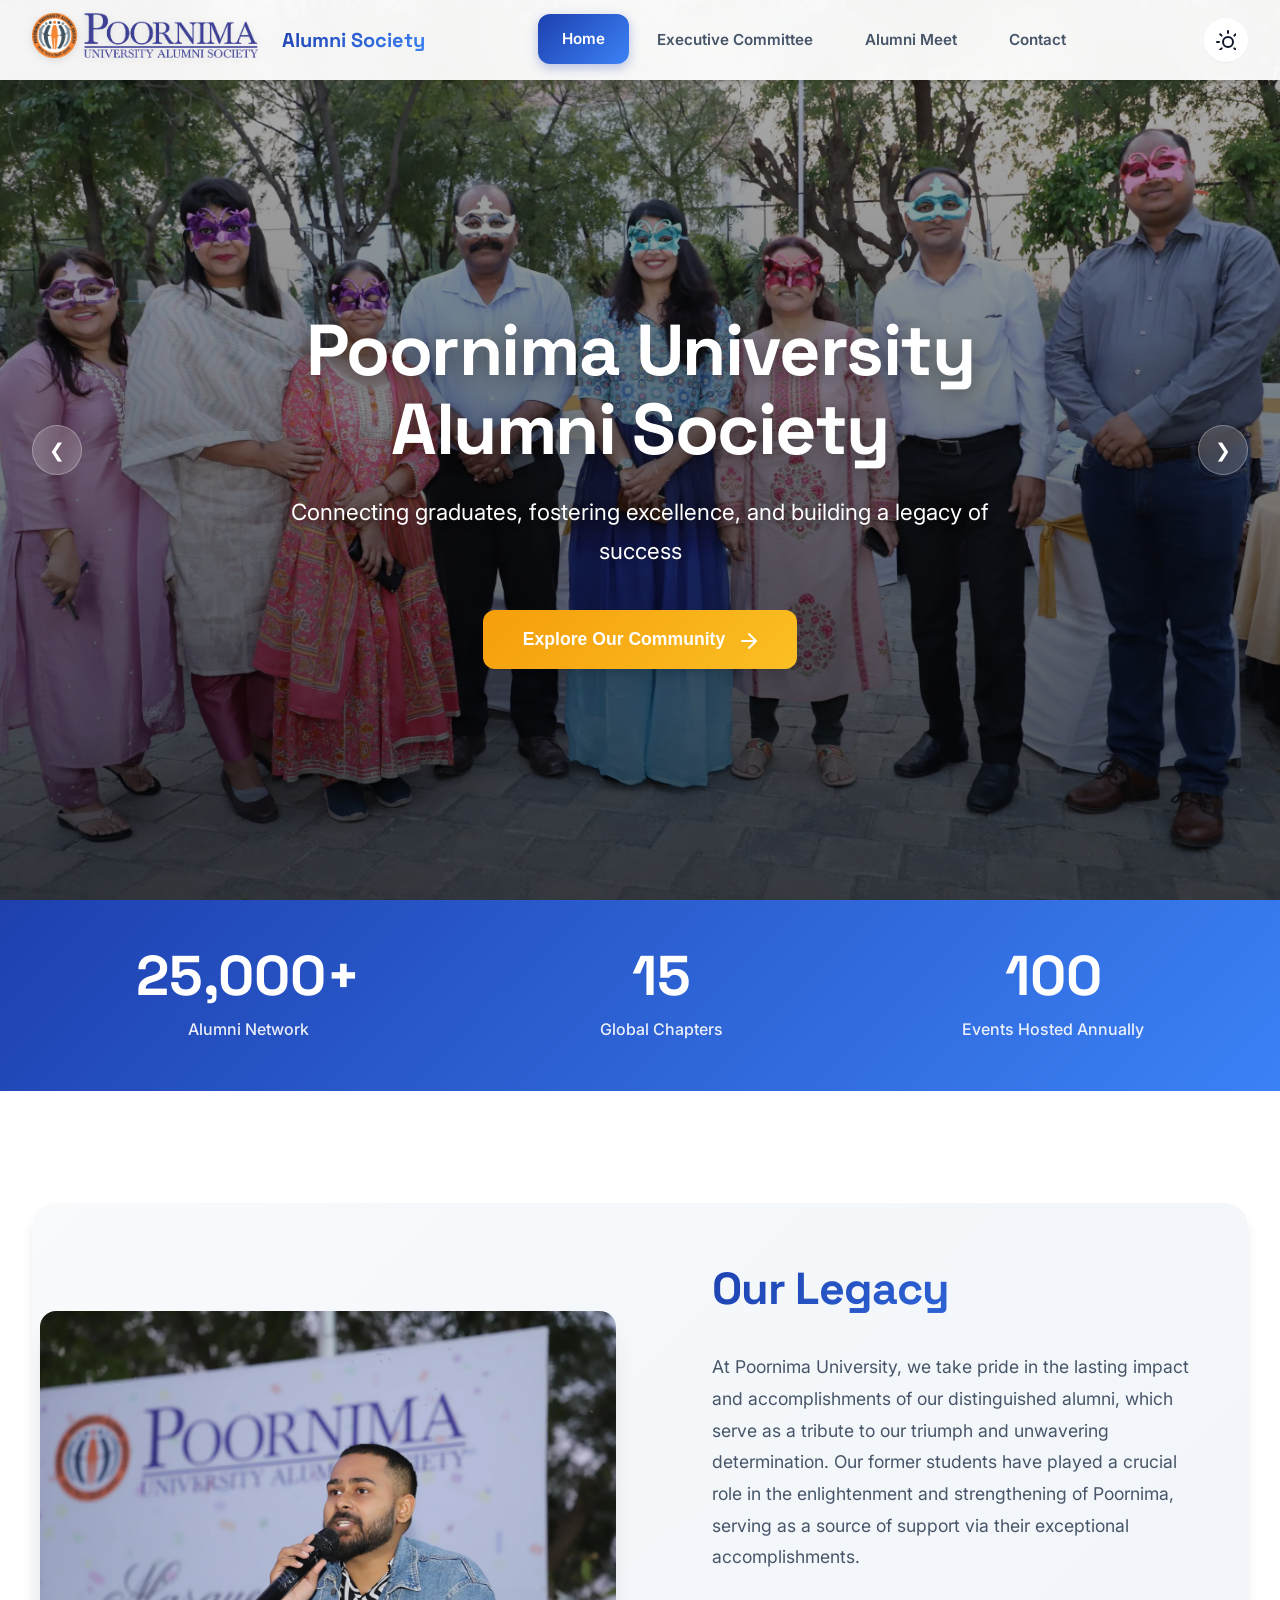
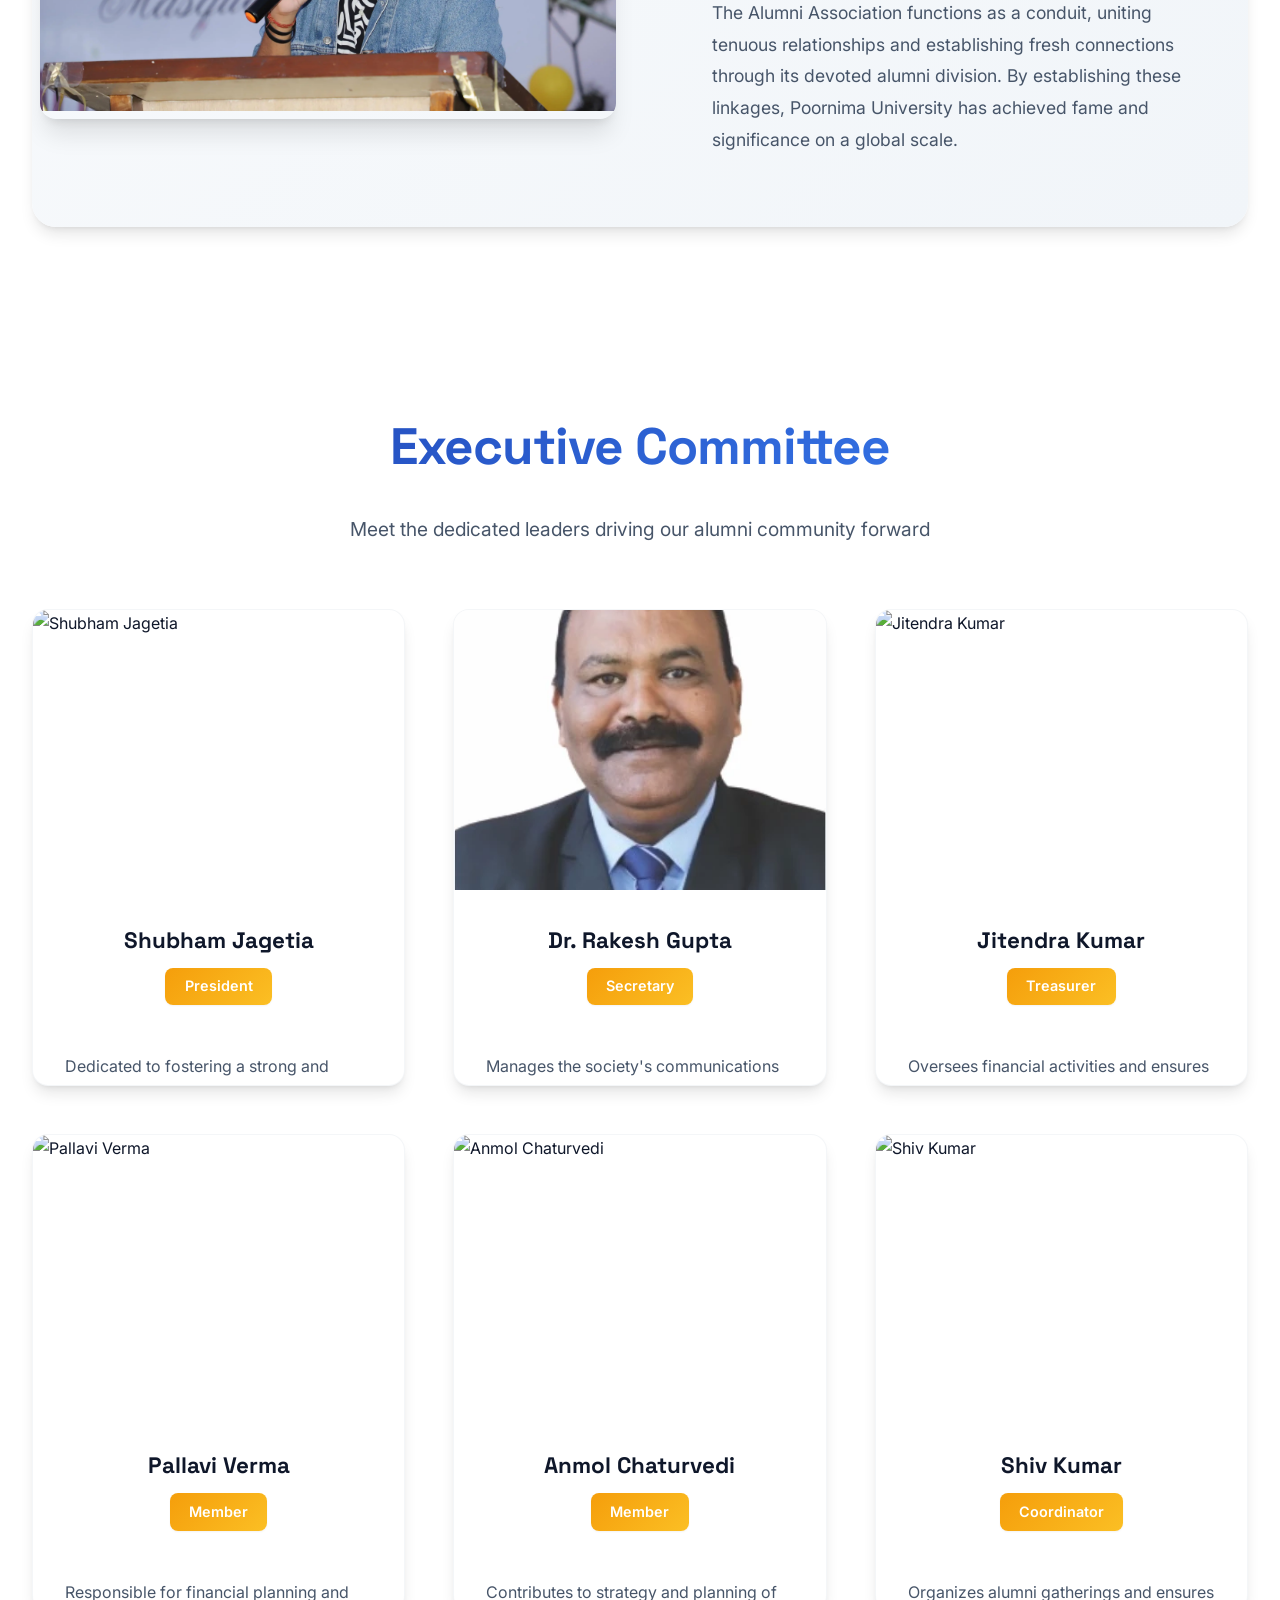
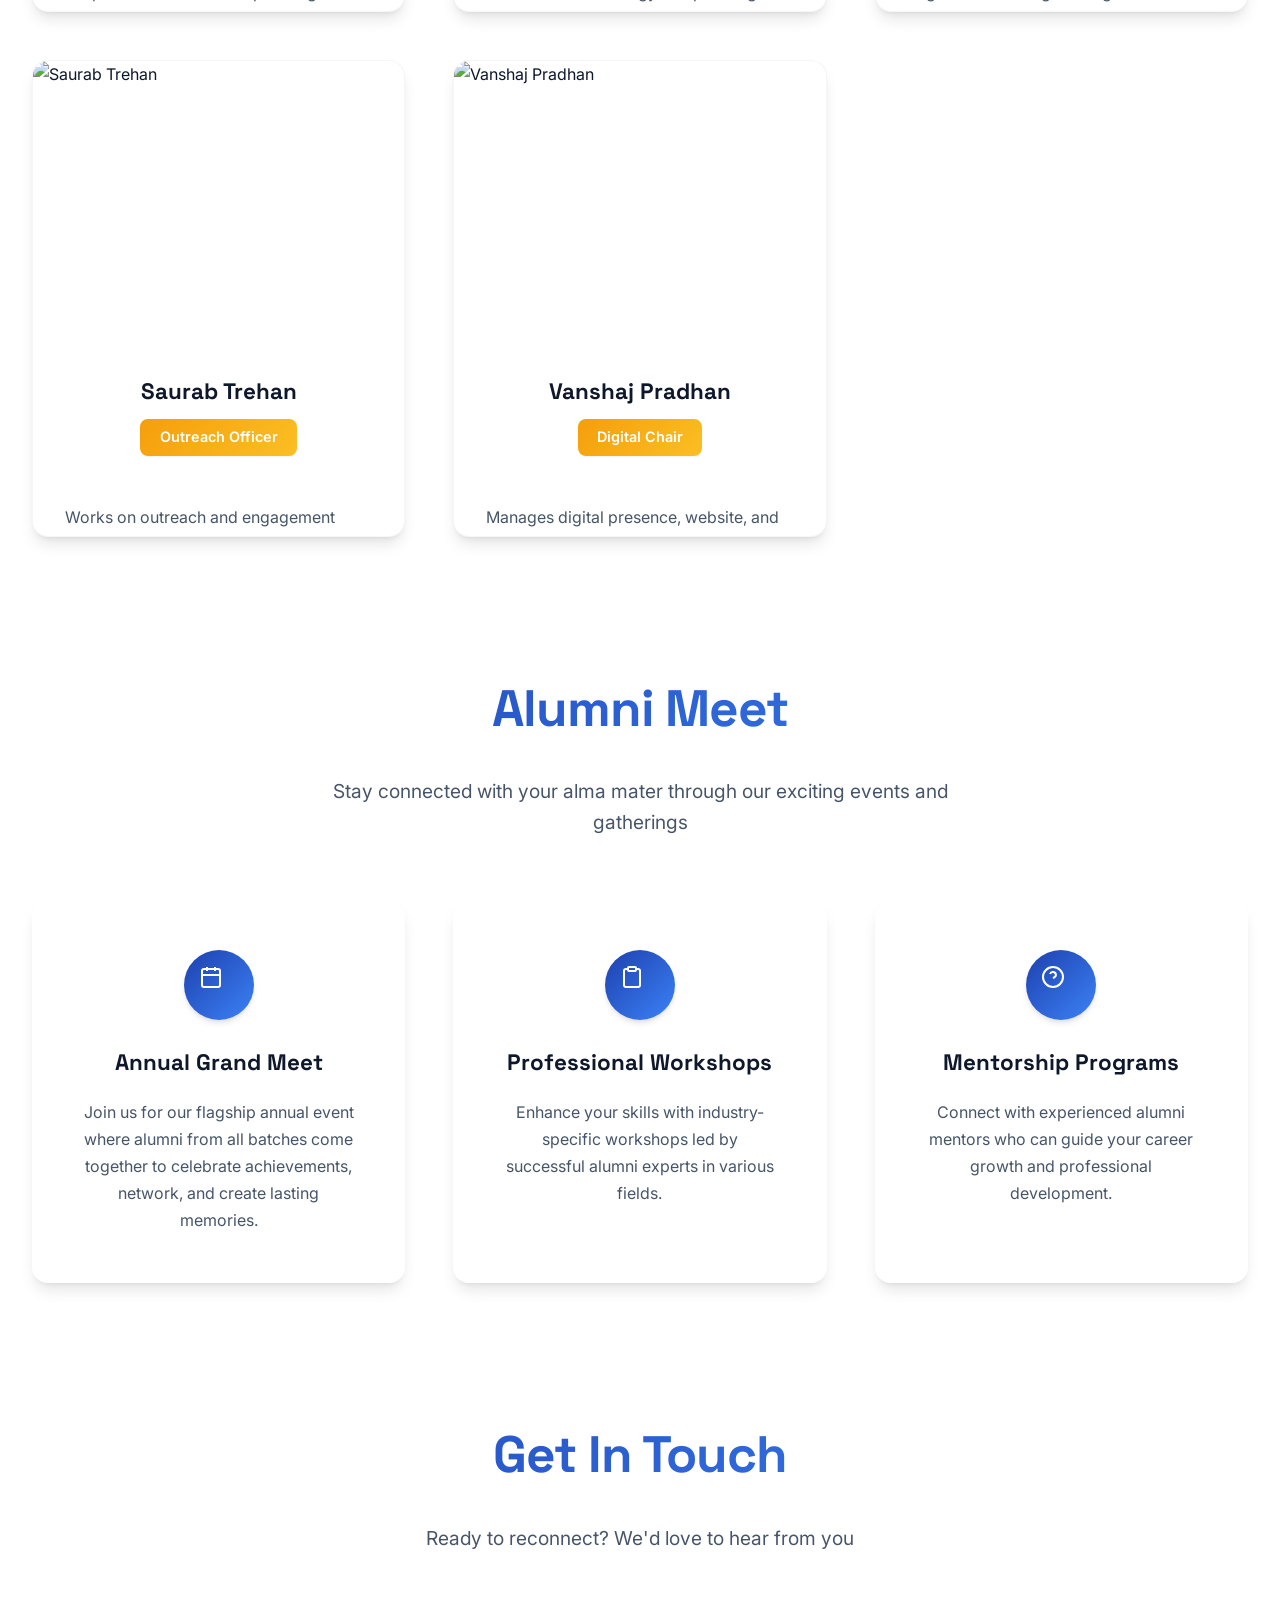
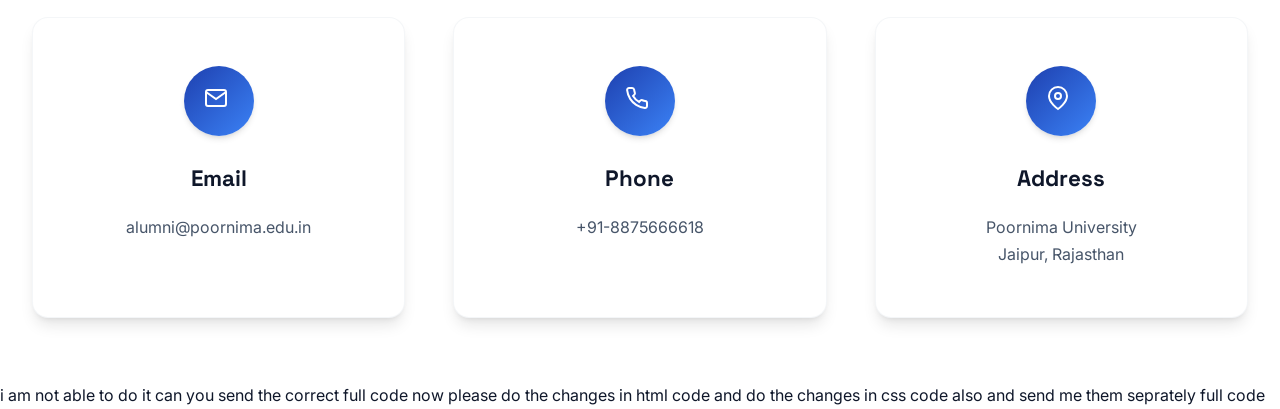
==== commit 329411c3: "Initial commit of website files" ====
--- a/index.html
+++ b/index.html
@@ -11,8 +11,8 @@
 </head>
 <body>
 
-  <!-- ========== MODERN HEADER ========== -->
   <header id="main-header">
+
     <div class="logo-container">
       <div class="logo">
         <img src="ic_PUAS_full (1).png" alt="Poornima University Logo" />
@@ -20,43 +20,35 @@
       <div class="logo-text">Alumni Society</div>
     </div>
 
-    <!-- Enhanced Theme Toggle -->
-    <button id="theme-toggle" title="Toggle dark mode">
-      <svg class="sun" xmlns="http://www.w3.org/2000/svg" width="20" height="20" fill="none"
-        stroke="currentColor" stroke-width="2" stroke-linecap="round" stroke-linejoin="round">
-        <circle cx="12" cy="12" r="5"></circle>
-        <line x1="12" y1="1" x2="12" y2="3"></line>
-        <line x1="12" y1="21" x2="12" y2="23"></line>
-        <line x1="4.22" y1="4.22" x2="5.64" y2="5.64"></line>
-        <line x1="18.36" y1="18.36" x2="19.78" y2="19.78"></line>
-        <line x1="1" y1="12" x2="3" y2="12"></line>
-        <line x1="21" y1="12" x2="23" y2="12"></line>
-        <line x1="4.22" y1="19.78" x2="5.64" y2="18.36"></line>
-        <line x1="18.36" y1="5.64" x2="19.78" y2="4.22"></line>
-      </svg>
-      <svg class="moon" xmlns="http://www.w3.org/2000/svg" width="20" height="20" fill="none"
-        stroke="currentColor" stroke-width="2" stroke-linecap="round" stroke-linejoin="round">
-        <path d="M21 12.79A9 9 0 1 1 11.21 3 7 7 0 0 0 21 12.79z"></path>
-      </svg>
-    </button>
-  </header>
-
-  <!-- ========== MODERN NAVIGATION ========== -->
-  <nav class="alumni-nav">
-    <div class="nav-container">
+    <nav class="alumni-nav">
       <ul>
         <li><a href="#home-content" class="active">Home</a></li>
         <li><a href="#committee-content">Executive Committee</a></li>
         <li><a href="#meet-content">Alumni Meet</a></li>
         <li><a href="#contact-content">Contact</a></li>
       </ul>
-    </div>
-  </nav>
-
-  <!-- ========== MAIN ========== -->
+    </nav>
+
+    <button id="menu-toggle" class="menu-toggle">
+      <span></span>
+      <span></span>
+      <span></span>
+    </button>
+
+    <button id="theme-toggle" title="Toggle dark mode">
+      <svg class="sun" xmlns="http://www.w3.org/2000/svg" width="20" height="20" fill="none" stroke="currentColor" stroke-width="2" stroke-linecap="round" stroke-linejoin="round">
+        <circle cx="12" cy="12" r="5"></circle>
+        <line x1="12" y1="1" x2="12" y2="3"></line><line x1="12" y1="21" x2="12" y2="23"></line><line x1="4.22" y1="4.22" x2="5.64" y2="5.64"></line><line x1="18.36" y1="18.36" x2="19.78" y2="19.78"></line><line x1="1" y1="12" x2="3" y2="12"></line><line x1="21" y1="12" x2="23" y2="12"></line><line x1="4.22" y1="19.78" x2="5.64" y2="18.36"></line><line x1="18.36" y1="5.64" x2="19.78" y2="4.22"></line>
+      </svg>
+      <svg class="moon" xmlns="http://www.w3.org/2000/svg" width="20" height="20" fill="none" stroke="currentColor" stroke-width="2" stroke-linecap="round" stroke-linejoin="round">
+        <path d="M21 12.79A9 9 0 1 1 11.21 3 7 7 0 0 0 21 12.79z"></path>
+      </svg>
+    </button>
+
+  </header>
+
   <main>
 
-    <!-- ===== HERO SECTION ===== -->
     <section class="hero-section">
       <div class="hero">
         <div class="slide active">
@@ -86,9 +78,22 @@
       </div>
     </section>
 
-    <!-- ===== HOME SECTION ===== -->
+    <section class="stats-bar">
+      <div class="stat-item">
+        <h2 class="stat-number" data-target="25000">0</h2>
+        <p class="stat-label">Alumni Network</p>
+      </div>
+      <div class="stat-item">
+        <h2 class="stat-number" data-target="15">0</h2>
+        <p class="stat-label">Global Chapters</p>
+      </div>
+      <div class="stat-item">
+        <h2 class="stat-number" data-target="100">0</h2>
+        <p class="stat-label">Events Hosted Annually</p>
+      </div>
+    </section>
+
     <section id="home-content" class="page-section">
-      <!-- Overview -->
       <div class="overview">
         <div class="overview-container">
           <div class="overview-image animate-on-scroll">
@@ -105,9 +110,9 @@
           </div>
         </div>
       </div>
+      
     </section>
 
-    <!-- ===== EXECUTIVE COMMITTEE ===== -->
     <section id="committee-content" class="page-section">
       <div class="events">
         <div class="section-header animate-on-scroll">
@@ -116,7 +121,6 @@
         </div>
         
         <div class="event-grid">
-          <!-- Each Executive Member Card -->
           <div class="event-card animate-on-scroll">
             <button class="card-close-button">&times;</button>
             <div class="card-image">
@@ -287,7 +291,6 @@
       </div>
     </section>
 
-    <!-- ===== ALUMNI MEET ===== -->
     <section id="meet-content" class="page-section">
       <div class="section-header animate-on-scroll">
         <h2 class="section-title">Alumni Meet</h2>
@@ -336,7 +339,6 @@
       </div>
     </section>
 
-    <!-- ===== CONTACT ===== -->
     <section id="contact-content" class="page-section">
       <div class="section-header animate-on-scroll">
         <h2 class="section-title">Get In Touch</h2>
@@ -380,7 +382,6 @@
 
   </main>
 
-  <!-- Modal Overlay -->
   <div class="modal-overlay"></div>
 
   <script src="script.js"></script>
@@ -388,6 +389,9 @@
   <script>
     // Enhanced JavaScript for modern interactions
     document.addEventListener('DOMContentLoaded', function() {
+      // Track scroll state for body class
+      let isScrolled = false;
+
       // Smooth scrolling for navigation
       const navLinks = document.querySelectorAll('.alumni-nav a');
       navLinks.forEach(link => {
@@ -409,13 +413,23 @@
         });
       });
 
-      // Header scroll effect
+      // Header scroll effect with body class management
       const header = document.getElementById('main-header');
+      const body = document.body;
+      
       window.addEventListener('scroll', () => {
-        if (window.scrollY > 100) {
-          header.classList.add('scrolled');
+        if (window.scrollY > 50) {
+          if (!isScrolled) {
+            header.classList.add('scrolled');
+            body.classList.add('scrolled');
+            isScrolled = true;
+          }
         } else {
-          header.classList.remove('scrolled');
+          if (isScrolled) {
+            header.classList.remove('scrolled');
+            body.classList.remove('scrolled');
+            isScrolled = false;
+          }
         }
       });
 
@@ -440,10 +454,9 @@
 
       // Theme toggle functionality
       const themeToggle = document.getElementById('theme-toggle');
-      const body = document.body;
       
       // Check for saved theme preference or default to light mode
-      const savedTheme = localStorage.getItem('theme') || 'light';
+      const savedTheme = localStorage?.getItem('theme') || 'light';
       if (savedTheme === 'dark') {
         body.classList.add('dark-theme');
       }
@@ -451,11 +464,24 @@
       themeToggle.addEventListener('click', () => {
         body.classList.toggle('dark-theme');
         const newTheme = body.classList.contains('dark-theme') ? 'dark' : 'light';
-        localStorage.setItem('theme', newTheme);
+        if (localStorage) {
+          localStorage.setItem('theme', newTheme);
+        }
       });
+
+      // Hamburger Menu Toggle
+      const menuToggle = document.getElementById('menu-toggle');
+      const alumniNav = document.querySelector('.alumni-nav');
+
+      if (menuToggle) {
+          menuToggle.addEventListener('click', () => {
+          alumniNav.classList.toggle('active');
+          menuToggle.classList.toggle('active');
+        });
+      }
     });
 
-    // Slider functionality (keeping your original logic)
+    // Slider functionality
     let currentSlide = 0;
     const slides = document.querySelectorAll('.slide');
 
@@ -476,7 +502,7 @@
       moveSlide(1);
     }, 5000);
 
-    // Card modal functionality (enhanced)
+    // Card modal functionality
     document.addEventListener('click', function(e) {
       if (e.target.closest('.event-card') && !e.target.closest('.card-close-button')) {
         const card = e.target.closest('.event-card');
@@ -517,6 +543,56 @@
         closeModal();
       }
     });
+
+    // Animated Counter for Stats Bar
+    document.addEventListener('DOMContentLoaded', () => {
+      const statsSection = document.querySelector('.stats-bar');
+      const numbers = document.querySelectorAll('.stat-number');
+      
+      const startCounter = (entries, observer) => {
+        entries.forEach(entry => {
+          if (!entry.isIntersecting) return;
+
+          numbers.forEach(number => {
+            const target = +number.getAttribute('data-target');
+            let count = 0;
+            const speed = 200; // Lower number is faster
+
+            const updateCount = () => {
+              const increment = Math.ceil(target / speed);
+              
+              if (count < target) {
+                count += increment;
+                if (count > target) {
+                  count = target;
+                }
+                number.innerText = count.toLocaleString() + (target > 1000 ? '+' : '');
+                setTimeout(updateCount, 1);
+              } else {
+                number.innerText = target.toLocaleString() + (target > 1000 ? '+' : '');
+              }
+            };
+            updateCount();
+          });
+          observer.unobserve(statsSection);
+        });
+      };
+
+      const observer = new IntersectionObserver(startCounter, {
+        root: null,
+        threshold: 0.5,
+      });
+
+      if (statsSection) {
+        observer.observe(statsSection);
+      }
+    });
   </script>
 </body>
-</html>+</html>
+i am not able to do it 
+can you send the correct full code now 
+please do the changes in html code 
+and do the changes in css code also 
+and send me them seprately 
+full code
--- a/style.css
+++ b/style.css
@@ -1,17 +1,17 @@
 /* ========================================= */
 /* --- Google Fonts Import --- */
 /* ========================================= */
-@import url('https://fonts.googleapis.com/css2?family=Poppins:wght@400;600;700&display=swap');
+@import url('https://fonts.googleapis.com/css2?family=Inter:wght@300;400;500;600;700;800&family=Space+Grotesk:wght@300;400;500;600;700&display=swap');
 
 /* ========================================= */
 /* --- Modern CSS Variables --- */
 /* ========================================= */
 :root {
-  /* Enhanced Color Palette */
-  --primary-gradient: linear-gradient(135deg, #667eea 0%, #764ba2 100%);
-  --secondary-gradient: linear-gradient(135deg, #f093fb 0%, #f5576c 100%);
-  --gold-gradient: linear-gradient(135deg, #FFD700 0%, #FFA500 100%);
-  --blue-gradient: linear-gradient(135deg, #1e3c72 0%, #2a5298 100%);
+  /* Enhanced Professional Color Palette */
+  --primary-gradient: linear-gradient(135deg, #1e40af 0%, #3b82f6 100%);
+  --secondary-gradient: linear-gradient(135deg, #059669 0%, #10b981 100%);
+  --gold-gradient: linear-gradient(135deg, #f59e0b 0%, #fbbf24 100%);
+  --accent-gradient: linear-gradient(135deg, #8b5cf6 0%, #a855f7 100%);
   
   --bg-primary: #ffffff;
   --bg-secondary: #f8fafc;
@@ -23,10 +23,10 @@
   --pu-blue: #1e40af;
   --pu-gold: #f59e0b;
   --accent-purple: #8b5cf6;
-  --accent-pink: #ec4899;
-  
-  --glass-bg: rgba(255, 255, 255, 0.25);
-  --glass-border: rgba(255, 255, 255, 0.18);
+  --accent-green: #059669;
+  
+  --glass-bg: rgba(255, 255, 255, 0.95);
+  --glass-border: rgba(255, 255, 255, 0.2);
   
   --shadow-sm: 0 1px 2px 0 rgb(0 0 0 / 0.05);
   --shadow-md: 0 4px 6px -1px rgb(0 0 0 / 0.1), 0 2px 4px -2px rgb(0 0 0 / 0.1);
@@ -34,7 +34,7 @@
   --shadow-xl: 0 20px 25px -5px rgb(0 0 0 / 0.1), 0 8px 10px -6px rgb(0 0 0 / 0.1);
   --shadow-2xl: 0 25px 50px -12px rgb(0 0 0 / 0.25);
   
-  --border-radius-sm: 6px;
+  --border-radius-sm: 8px;
   --border-radius-md: 12px;
   --border-radius-lg: 16px;
   --border-radius-xl: 24px;
@@ -48,6 +48,11 @@
   
   --font-primary: 'Inter', -apple-system, BlinkMacSystemFont, system-ui, sans-serif;
   --font-display: 'Space Grotesk', 'Inter', sans-serif;
+
+  /* Header heights for consistent spacing */
+  --header-height: 80px;
+  --header-height-scrolled: 70px;
+  /* --nav-height is no longer needed */
 }
 
 /* Dark Theme */
@@ -58,7 +63,7 @@
   --text-primary: #f8fafc;
   --text-secondary: #cbd5e1;
   --text-muted: #64748b;
-  --glass-bg: rgba(30, 41, 59, 0.4);
+  --glass-bg: rgba(15, 23, 42, 0.95);
   --glass-border: rgba(148, 163, 184, 0.2);
 }
 
@@ -67,6 +72,8 @@
 /* ========================================= */
 * {
   box-sizing: border-box;
+  margin: 0;
+  padding: 0;
 }
 
 html {
@@ -75,8 +82,6 @@
 }
 
 body {
-  margin: 0;
-  padding: 0;
   font-family: var(--font-primary);
   background: var(--bg-primary);
   color: var(--text-primary);
@@ -91,45 +96,43 @@
 }
 
 /* ========================================= */
-/* --- Modern Header with Glassmorphism --- */
-/* ========================================= */
-header {
+/* --- MODERN COMBINED HEADER --- */
+/* ========================================= */
+header#main-header {
   position: fixed;
   top: 0;
   left: 0;
   right: 0;
-  background: rgba(255, 255, 255, 0.95);
+  background: var(--glass-bg);
   backdrop-filter: blur(20px);
   -webkit-backdrop-filter: blur(20px);
-  border-bottom: 1px solid rgba(255, 255, 255, 0.2);
-  padding: 1rem 2rem;
+  padding: 0 2rem;
+  height: var(--header-height);
+  z-index: 1000;
+  transition: all 0.3s cubic-bezier(0.4, 0, 0.2, 1);
+  box-shadow: var(--shadow-md);
+  
+  /* This creates the new layout */
   display: flex;
   justify-content: space-between;
   align-items: center;
-  z-index: 1000;
-  transition: all 0.3s ease;
-  box-shadow: 0 1px 3px rgba(0, 0, 0, 0.1);
 }
 
 body.dark-theme header {
-  background: rgba(15, 23, 42, 0.95);
-  border-bottom: 1px solid rgba(148, 163, 184, 0.2);
+  /* This rule is fine as is */
 }
 
 header.scrolled {
-  padding: 0.75rem 2rem;
+  height: var(--header-height-scrolled);
   box-shadow: var(--shadow-lg);
-  background: rgba(255, 255, 255, 0.98);
-}
-
-body.dark-theme header.scrolled {
-  background: rgba(15, 23, 42, 0.98);
+  padding: 0 2rem;
 }
 
 .logo-container {
   display: flex;
   align-items: center;
   gap: var(--spacing-sm);
+  flex-shrink: 0; /* Prevents logo from shrinking on small screens */
 }
 
 .logo img {
@@ -139,14 +142,14 @@
 }
 
 header.scrolled .logo img {
-  height: 40px;
+  height: 38px;
 }
 
 .logo-text {
   font-family: var(--font-display);
   font-weight: 700;
   font-size: 1.25rem;
-  background: var(--blue-gradient);
+  background: var(--primary-gradient);
   -webkit-background-clip: text;
   -webkit-text-fill-color: transparent;
   background-clip: text;
@@ -166,12 +169,13 @@
   cursor: pointer;
   transition: all 0.3s cubic-bezier(0.4, 0, 0.2, 1);
   box-shadow: var(--shadow-sm);
+  flex-shrink: 0; /* Prevents button from shrinking */
 }
 
 #theme-toggle:hover {
-  transform: scale(1.1) rotate(15deg);
+  transform: scale(1.05);
   box-shadow: var(--shadow-md);
-  background: var(--accent-purple);
+  background: var(--accent-gradient);
 }
 
 #theme-toggle svg {
@@ -189,59 +193,9 @@
 body.dark-theme .sun { display: none; }
 body.dark-theme .moon { display: block; }
 
-/* ========================================= */
-/* --- Modern Navigation with Floating Effect --- */
-/* ========================================= */
+/* Navigation is now a simple flex item inside the header */
 .alumni-nav {
-  position: fixed;   /* Changed from sticky to fixed */
-  top: 77px;         /* Positions it right below the header */
-  left: 0;
-  right: 0;
-  z-index: 999;
-  padding: 0.5rem var(--spacing-lg); /* Adjusted padding slightly */
-  display: flex;
-  justify-content: center;
-  transition: all 0.3s cubic-bezier(0.4, 0, 0.2, 1);
-  background: rgba(255, 255, 255, 0.05); /* Added for better visibility */
-  backdrop-filter: blur(15px);
-  -webkit-backdrop-filter: blur(15px);
-}
-
-.alumni-nav.scrolled {
-  top: 75px;
-  padding: 0.75rem var(--spacing-lg);
-  background: rgba(255, 255, 255, 0.05);
-  backdrop-filter: blur(15px);
-  -webkit-backdrop-filter: blur(15px);
-}
-
-body.dark-theme .alumni-nav.scrolled {
-  background: rgba(15, 23, 42, 0.1);
-}
-
-.nav-container {
-  background: rgba(255, 255, 255, 0.9);
-  backdrop-filter: blur(25px);
-  -webkit-backdrop-filter: blur(25px);
-  border: 1px solid rgba(255, 255, 255, 0.3);
-  border-radius: var(--border-radius-xl);
-  padding: 0.6rem;
-  box-shadow: 0 8px 32px rgba(0, 0, 0, 0.12), 0 2px 8px rgba(0, 0, 0, 0.08);
-  display: flex;
-  gap: 0.25rem;
-  transition: all 0.3s cubic-bezier(0.4, 0, 0.2, 1);
-  max-width: fit-content;
-}
-
-body.dark-theme .nav-container {
-  background: rgba(30, 41, 59, 0.9);
-  border: 1px solid rgba(148, 163, 184, 0.3);
-  box-shadow: 0 8px 32px rgba(0, 0, 0, 0.3), 0 2px 8px rgba(0, 0, 0, 0.2);
-}
-
-.alumni-nav.scrolled .nav-container {
-  transform: scale(0.95);
-  box-shadow: 0 6px 20px rgba(0, 0, 0, 0.15), 0 2px 6px rgba(0, 0, 0, 0.1);
+  /* No special positioning or background styles are needed anymore */
 }
 
 .alumni-nav ul {
@@ -254,7 +208,7 @@
 
 .alumni-nav ul li a {
   display: block;
-  padding: 0.8rem 1.8rem;
+  padding: 0.75rem 1.5rem;
   text-decoration: none;
   color: var(--text-secondary);
   font-weight: 600;
@@ -267,38 +221,38 @@
 
 .alumni-nav ul li a:hover {
   color: var(--text-primary);
+  background: rgba(30, 64, 175, 0.1);
   transform: translateY(-1px);
-  background: rgba(139, 92, 246, 0.1);
 }
 
 .alumni-nav ul li a.active {
   background: var(--primary-gradient);
   color: white;
-  box-shadow: 0 4px 12px rgba(102, 126, 234, 0.4);
+  box-shadow: 0 4px 12px rgba(30, 64, 175, 0.3);
   transform: translateY(-1px);
 }
 
-.alumni-nav.scrolled ul li a {
-  padding: 0.7rem 1.5rem;
-  font-size: 0.9rem;
-}
-
-.alumni-nav.scrolled ul li a.active {
-  box-shadow: 0 3px 8px rgba(102, 126, 234, 0.3);
-}
-
-/* ========================================= */
-/* --- Hero Section with Parallax --- */
+/* ========================================= */
+/* --- Enhanced Hero Section --- */
 /* ========================================= */
 .hero-section {
-  margin-top: 80px;
   position: relative;
-  height: 70vh;
-  min-height: 500px;
+  height: 100vh;
+  min-height: 600px;
   overflow: hidden;
   display: flex;
   align-items: center;
   justify-content: center;
+  box-sizing: border-box; /* Ensures padding is included in height */
+  
+  /* Pushes content down to clear the new single header */
+  padding-top: var(--header-height);
+  transition: padding-top 0.3s cubic-bezier(0.4, 0, 0.2, 1);
+}
+
+/* Adjusts padding when the header shrinks on scroll */
+body.scrolled .hero-section {
+  padding-top: var(--header-height-scrolled);
 }
 
 .hero {
@@ -317,7 +271,7 @@
   width: 100%;
   height: 100%;
   opacity: 0;
-  transition: opacity 1.2s cubic-bezier(0.4, 0, 0.2, 1);
+  transition: opacity 1.5s cubic-bezier(0.4, 0, 0.2, 1);
 }
 
 .slide.active {
@@ -329,7 +283,7 @@
   height: 100%;
   object-fit: cover;
   object-position: center;
-  transition: transform 8s ease-out;
+  transition: transform 10s ease-out;
 }
 
 .slide.active .hero-img {
@@ -342,7 +296,7 @@
   left: 0;
   width: 100%;
   height: 100%;
-  background: linear-gradient(135deg, rgba(30, 64, 175, 0.8) 0%, rgba(139, 92, 246, 0.6) 100%);
+  background: linear-gradient(to top, rgba(0, 0, 0, 0.7) 0%, rgba(0, 0, 0, 0.3) 100%);
 }
 
 .hero-content {
@@ -350,7 +304,7 @@
   z-index: 10;
   text-align: center;
   color: white;
-  max-width: 800px;
+  max-width: 900px;
   padding: 0 2rem;
 }
 
@@ -359,38 +313,44 @@
   font-size: clamp(2.5rem, 6vw, 4.5rem);
   font-weight: 800;
   margin-bottom: 1.5rem;
-  text-shadow: 0 4px 20px rgba(0,0,0,0.3);
+  text-shadow: 0 4px 20px rgba(0,0,0,0.4);
   line-height: 1.1;
+  letter-spacing: -0.02em;
 }
 
 .hero-subtitle {
-  font-size: clamp(1.1rem, 2.5vw, 1.5rem);
+  font-size: clamp(1.1rem, 2.5vw, 1.4rem);
   font-weight: 400;
   opacity: 0.95;
-  margin-bottom: 2rem;
+  margin-bottom: 2.5rem;
   text-shadow: 0 2px 10px rgba(0,0,0,0.3);
+  max-width: 700px;
+  margin-left: auto;
+  margin-right: auto;
 }
 
 .cta-button {
   display: inline-flex;
   align-items: center;
-  gap: 0.5rem;
-  padding: 1rem 2rem;
+  gap: 0.75rem;
+  padding: 1.2rem 2.5rem;
   background: var(--gold-gradient);
   color: white;
   text-decoration: none;
   border-radius: var(--border-radius-md);
   font-weight: 600;
   font-size: 1.1rem;
-  box-shadow: var(--shadow-lg);
-  transition: all 0.3s cubic-bezier(0.4, 0, 0.2, 1);
+  box-shadow: var(--shadow-xl);
+  transition: all 0.4s cubic-bezier(0.4, 0, 0.2, 1);
   border: none;
   cursor: pointer;
+  text-shadow: none;
 }
 
 .cta-button:hover {
   transform: translateY(-3px) scale(1.02);
   box-shadow: var(--shadow-2xl);
+  background: linear-gradient(135deg, #f59e0b 0%, #d97706 100%);
 }
 
 /* Navigation Arrows */
@@ -398,10 +358,10 @@
   position: absolute;
   top: 50%;
   transform: translateY(-50%);
-  background: var(--glass-bg);
+  background: rgba(255, 255, 255, 0.2);
   backdrop-filter: blur(10px);
   color: white;
-  border: 1px solid var(--glass-border);
+  border: 1px solid rgba(255, 255, 255, 0.3);
   padding: 1rem;
   font-size: 1.2rem;
   cursor: pointer;
@@ -416,8 +376,7 @@
 }
 
 .hero .prev:hover, .hero .next:hover {
-  background: white;
-  color: var(--pu-blue);
+  background: rgba(255, 255, 255, 0.3);
   transform: translateY(-50%) scale(1.1);
   box-shadow: var(--shadow-lg);
 }
@@ -426,7 +385,48 @@
 .hero .next { right: 2rem; }
 
 /* ========================================= */
-/* --- Modern Section Layouts --- */
+/* --- Stats Bar --- */
+/* ========================================= */
+.stats-bar {
+  background: var(--primary-gradient);
+  color: white;
+  display: flex;
+  justify-content: space-around;
+  padding: 3rem 1rem;
+  text-align: center;
+}
+
+.stat-item {
+  padding: 0 1rem;
+}
+
+.stat-number {
+  font-family: var(--font-display);
+  font-size: clamp(2.2rem, 5vw, 3.5rem);
+  font-weight: 700;
+  margin: 0;
+  line-height: 1;
+}
+
+.stat-label {
+  font-family: var(--font-primary);
+  font-size: 1rem;
+  font-weight: 500;
+  opacity: 0.9;
+  margin-top: 0.75rem;
+}
+
+/* Makes the stats bar stack vertically on smaller screens */
+@media (max-width: 767px) {
+  .stats-bar {
+    flex-direction: column;
+    gap: 2.5rem;
+    padding: 2.5rem 1rem;
+  }
+}
+
+/* ========================================= */
+/* --- Professional Section Layouts --- */
 /* ========================================= */
 .page-section {
   padding: var(--spacing-2xl) var(--spacing-lg);
@@ -440,31 +440,34 @@
 
 .section-title {
   font-family: var(--font-display);
-  font-size: clamp(2rem, 5vw, 3rem);
+  font-size: clamp(2.2rem, 5vw, 3.2rem);
   font-weight: 700;
   margin-bottom: var(--spacing-md);
-  background: var(--blue-gradient);
+  background: var(--primary-gradient);
   -webkit-background-clip: text;
   -webkit-text-fill-color: transparent;
   background-clip: text;
   position: relative;
+  letter-spacing: -0.02em;
 }
 
 .section-subtitle {
   font-size: 1.2rem;
   color: var(--text-secondary);
-  max-width: 600px;
+  max-width: 650px;
   margin: 0 auto;
-}
-
-/* ========================================= */
-/* --- Overview Section with Modern Cards --- */
+  line-height: 1.6;
+}
+
+/* ========================================= */
+/* --- Enhanced Overview Section --- */
 /* ========================================= */
 #home-content .overview {
   background: linear-gradient(135deg, var(--bg-secondary) 0%, var(--bg-tertiary) 100%);
   border-radius: var(--border-radius-xl);
   margin: var(--spacing-xl) 0;
   overflow: hidden;
+  box-shadow: var(--shadow-lg);
 }
 
 .overview-container {
@@ -495,18 +498,19 @@
 }
 
 .overview-text {
-  padding: var(--spacing-lg);
+  padding: var(--spacing-xl);
 }
 
 .overview-text h2 {
   font-family: var(--font-display);
-  font-size: 2.5rem;
+  font-size: 2.8rem;
   font-weight: 700;
   margin-bottom: var(--spacing-md);
-  background: var(--blue-gradient);
+  background: var(--primary-gradient);
   -webkit-background-clip: text;
   -webkit-text-fill-color: transparent;
   background-clip: text;
+  letter-spacing: -0.02em;
 }
 
 .overview-text p {
@@ -517,7 +521,7 @@
 }
 
 /* ========================================= */
-/* --- Executive Committee with 3D Cards --- */
+/* --- Professional Executive Cards --- */
 /* ========================================= */
 .events {
   max-width: 1400px;
@@ -526,7 +530,7 @@
 
 .event-grid {
   display: grid;
-  grid-template-columns: repeat(auto-fit, minmax(300px, 1fr));
+  grid-template-columns: repeat(auto-fit, minmax(320px, 1fr));
   gap: var(--spacing-xl);
   margin-top: var(--spacing-xl);
 }
@@ -543,7 +547,7 @@
 }
 
 .event-card:hover {
-  transform: translateY(-10px) rotateX(5deg);
+  transform: translateY(-8px);
   box-shadow: var(--shadow-2xl);
 }
 
@@ -561,7 +565,7 @@
 }
 
 .event-card:hover img {
-  transform: scale(1.1);
+  transform: scale(1.08);
 }
 
 .card-overlay {
@@ -570,7 +574,7 @@
   left: 0;
   width: 100%;
   height: 100%;
-  background: linear-gradient(135deg, rgba(139, 92, 246, 0.8) 0%, rgba(236, 72, 153, 0.6) 100%);
+  background: linear-gradient(135deg, rgba(30, 64, 175, 0.9) 0%, rgba(139, 92, 246, 0.8) 100%);
   opacity: 0;
   transition: opacity 0.3s ease;
   display: flex;
@@ -600,11 +604,12 @@
   display: inline-block;
   background: var(--gold-gradient);
   color: white;
-  padding: 0.25rem 1rem;
+  padding: 0.4rem 1.2rem;
   border-radius: var(--border-radius-sm);
   font-size: 0.9rem;
   font-weight: 600;
   margin-bottom: 1rem;
+  box-shadow: var(--shadow-sm);
 }
 
 .card-details {
@@ -621,7 +626,7 @@
 }
 
 /* ========================================= */
-/* --- Enhanced Modal Styles --- */
+/* --- Enhanced Modal System --- */
 /* ========================================= */
 .modal-overlay {
   position: fixed;
@@ -666,10 +671,6 @@
   transform: translate(-50%, -50%) scale(1);
 }
 
-.event-card.expanded img {
-  display: none;
-}
-
 .event-card.expanded .card-details {
   max-height: 300px;
   padding-top: var(--spacing-lg);
@@ -681,7 +682,7 @@
   right: 1rem;
   width: 32px;
   height: 32px;
-  background: rgba(0,0,0,0.5);
+  background: rgba(0,0,0,0.6);
   backdrop-filter: blur(10px);
   color: white;
   border: none;
@@ -705,34 +706,39 @@
 }
 
 /* ========================================= */
-/* --- Alumni Meet Section --- */
-/* ========================================= */
-.meet-grid {
+/* --- Alumni Meet & Contact Sections --- */
+/* ========================================= */
+.meet-grid, .contact-grid {
   display: grid;
   grid-template-columns: repeat(auto-fit, minmax(300px, 1fr));
   gap: var(--spacing-xl);
   margin-top: var(--spacing-xl);
 }
 
-.meet-card {
-  background: var(--glass-bg);
-  backdrop-filter: blur(20px);
-  -webkit-backdrop-filter: blur(20px);
-  border: 1px solid var(--glass-border);
+.meet-card, .contact-card {
+  background: var(--bg-primary);
   border-radius: var(--border-radius-lg);
   padding: var(--spacing-xl);
   text-align: center;
-  transition: all 0.4s cubic-bezier(0.4, 0, 0.2, 1);
-}
-
-.meet-card:hover {
-  transform: translateY(-8px);
+  box-shadow: var(--shadow-lg);
+  border: 1px solid rgba(148, 163, 184, 0.1);
+  transition: all 0.3s cubic-bezier(0.4, 0, 0.2, 1);
+}
+
+.meet-card:hover, .contact-card:hover {
+  transform: translateY(-5px);
   box-shadow: var(--shadow-xl);
 }
 
-.meet-icon {
-  width: 80px;
-  height: 80px;
+.meet-card {
+  background: linear-gradient(135deg, rgba(255, 255, 255, 0.9) 0%, rgba(248, 250, 252, 0.9) 100%);
+  backdrop-filter: blur(20px);
+  border: 1px solid rgba(255, 255, 255, 0.2);
+}
+
+.meet-icon, .contact-icon {
+  width: 70px;
+  height: 70px;
   margin: 0 auto 1.5rem;
   background: var(--primary-gradient);
   border-radius: 50%;
@@ -740,9 +746,10 @@
   align-items: center;
   justify-content: center;
   color: white;
-}
-
-.meet-card h3 {
+  box-shadow: var(--shadow-md);
+}
+
+.meet-card h3, .contact-card h3 {
   font-family: var(--font-display);
   font-size: 1.4rem;
   font-weight: 700;
@@ -750,64 +757,14 @@
   color: var(--text-primary);
 }
 
-.meet-card p {
+.meet-card p, .contact-card p {
   color: var(--text-secondary);
   line-height: 1.7;
-}
-
-/* ========================================= */
-/* --- Contact Section --- */
-/* ========================================= */
-.contact-grid {
-  display: grid;
-  grid-template-columns: repeat(auto-fit, minmax(250px, 1fr));
-  gap: var(--spacing-xl);
-  margin-top: var(--spacing-xl);
-}
-
-.contact-card {
-  background: var(--bg-primary);
-  border-radius: var(--border-radius-lg);
-  padding: var(--spacing-xl);
-  text-align: center;
-  box-shadow: var(--shadow-lg);
-  border: 1px solid rgba(148, 163, 184, 0.1);
-  transition: all 0.3s cubic-bezier(0.4, 0, 0.2, 1);
-}
-
-.contact-card:hover {
-  transform: translateY(-5px);
-  box-shadow: var(--shadow-xl);
-}
-
-.contact-icon {
-  width: 60px;
-  height: 60px;
-  margin: 0 auto 1rem;
-  background: var(--primary-gradient);
-  border-radius: 50%;
-  display: flex;
-  align-items: center;
-  justify-content: center;
-  color: white;
-  font-size: 1.5rem;
-}
-
-.contact-card h3 {
-  font-family: var(--font-display);
-  font-size: 1.3rem;
-  font-weight: 700;
-  margin-bottom: 0.5rem;
-  color: var(--text-primary);
-}
-
-.contact-card p {
-  color: var(--text-secondary);
   margin: 0;
 }
 
 /* ========================================= */
-/* --- Animations for scroll effects --- */
+/* --- Scroll Animations --- */
 /* ========================================= */
 .animate-on-scroll {
   opacity: 0;
@@ -820,39 +777,10 @@
   transform: translateY(0);
 }
 
-/* Legacy animation classes for compatibility */
-.alumni-heading h1, .overview-text h2, .events h2 {
-  opacity: 0;
-  transform: translateY(30px);
-  transition: opacity 0.8s ease-out, transform 0.8s ease-out;
-}
-
-.alumni-heading h1.visible, .overview-text h2.visible, .events h2.visible {
-  opacity: 1;
-  transform: translateY(0);
-}
-
 /* ========================================= */
 /* --- Responsive Design --- */
 /* ========================================= */
 @media (min-width: 768px) {
-  header {
-    padding: 1rem 3rem;
-  }
-
-  .alumni-nav {
-    top: 95px;
-  }
-
-  .alumni-nav.scrolled {
-    top: 85px;
-  }
-
-  .hero-section {
-    margin-top: 90px;
-    height: 80vh;
-  }
-
   .overview-container {
     grid-template-columns: 1fr 1fr;
   }
@@ -867,45 +795,38 @@
 }
 
 @media (max-width: 767px) {
-  header {
-    padding: 1rem;
-  }
-
+  :root {
+    --header-height: 70px;
+    --header-height-scrolled: 65px;
+  }
+
+  header#main-header {
+    padding: 0 1rem;
+  }
+  
   .logo-text {
     display: none;
   }
 
   .alumni-nav {
-    padding: var(--spacing-xs) var(--spacing-sm);
-    top: 75px;
-  }
-
-  .alumni-nav.scrolled {
-    top: 70px;
-    padding: 0.5rem var(--spacing-sm);
-  }
-
-  .nav-container {
-    width: 100%;
-    justify-content: center;
-    overflow-x: auto;
-    padding: 0.4rem;
+    position: absolute;
+    top: 100%;
+    left: 0;
+    right: 0;
+    background: var(--bg-primary);
+    padding: 1rem 0;
+    box-shadow: var(--shadow-lg);
+    display: none; /* Hide by default on mobile */
+  }
+
+  .alumni-nav.active {
+    display: block; /* Show when active */
   }
 
   .alumni-nav ul {
-    flex-wrap: nowrap;
-    min-width: max-content;
-    gap: 0.15rem;
-  }
-
-  .alumni-nav ul li a {
-    padding: 0.6rem 1.2rem;
-    font-size: 0.9rem;
-  }
-
-  .alumni-nav.scrolled ul li a {
-    padding: 0.5rem 1rem;
-    font-size: 0.85rem;
+    flex-direction: column;
+    align-items: center;
+    gap: 1rem;
   }
 
   .hero .prev, .hero .next {
@@ -921,23 +842,19 @@
     gap: var(--spacing-lg);
   }
 
-  .meet-grid {
+  .meet-grid, .contact-grid {
     grid-template-columns: 1fr;
   }
-
-  .contact-grid {
-    grid-template-columns: 1fr;
-  }
 }
 
 /* ========================================= */
 /* --- Utility Classes --- */
 /* ========================================= */
 .glass {
-  background: var(--glass-bg);
+  background: rgba(255, 255, 255, 0.25);
   backdrop-filter: blur(20px);
   -webkit-backdrop-filter: blur(20px);
-  border: 1px solid var(--glass-border);
+  border: 1px solid rgba(255, 255, 255, 0.18);
 }
 
 .gradient-text {
@@ -950,4 +867,122 @@
 .text-center { text-align: center; }
 .text-left { text-align: left; }
 .mb-0 { margin-bottom: 0; }
-.mt-lg { margin-top: var(--spacing-lg); }+.mt-lg { margin-top: var(--spacing-lg); }
+/* ========================================= */
+/* --- Mobile Hamburger Menu --- */
+/* ========================================= */
+.menu-toggle {
+  display: none; /* Hidden by default on desktop */
+  width: 30px;
+  height: 22px;
+  position: relative;
+  cursor: pointer;
+  background: none;
+  border: none;
+  z-index: 1001; /* Ensures it's above other elements */
+}
+
+.menu-toggle span {
+  display: block;
+  position: absolute;
+  height: 3px;
+  width: 100%;
+  background: var(--text-primary);
+  border-radius: 3px;
+  opacity: 1;
+  left: 0;
+  transition: .25s ease-in-out;
+}
+
+/* Position the three lines of the hamburger icon */
+.menu-toggle span:nth-child(1) { top: 0px; }
+.menu-toggle span:nth-child(2) { top: 9px; }
+.menu-toggle span:nth-child(3) { top: 18px; }
+
+/* Animate to an "X" when active */
+.menu-toggle.active span:nth-child(1) {
+  top: 9px;
+  transform: rotate(135deg);
+}
+.menu-toggle.active span:nth-child(2) {
+  opacity: 0;
+  left: -30px;
+}
+.menu-toggle.active span:nth-child(3) {
+  top: 9px;
+  transform: rotate(-135deg);
+}
+
+
+/* --- UPDATE MOBILE VIEW STYLES --- */
+@media (max-width: 767px) {
+  /* Hide the full navigation links */
+  .alumni-nav {
+    display: none;
+    position: absolute;
+    top: 100%; /* Position it right below the header */
+    left: 0;
+    right: 0;
+    background: var(--bg-primary);
+    padding: 1rem 0;
+    box-shadow: var(--shadow-lg);
+    border-top: 1px solid rgba(0,0,0,0.1);
+  }
+
+  /* Show the nav when the button is clicked */
+  .alumni-nav.active {
+    display: block;
+  }
+  
+  .alumni-nav ul {
+    flex-direction: column;
+    align-items: center;
+    gap: 1rem;
+  }
+
+  /* Show the hamburger button on mobile */
+  .menu-toggle {
+    display: block;
+  }
+  
+  /* Hide the theme toggle on mobile to save space */
+  #theme-toggle {
+    display: none;
+  }
+}
+/* ========================================= */
+/* --- Mobile Optimizations --- */
+/* ========================================= */
+@media (max-width: 767px) {
+
+  /* 1. Reduce the main title font size on mobile */
+  .hero-title {
+    font-size: clamp(2rem, 8vw, 3rem); /* Smaller than the desktop version */
+    line-height: 1.2;
+  }
+
+  /* 2. Adjust subtitle and button for better spacing */
+  .hero-subtitle {
+    font-size: 1rem;
+    margin-bottom: 2rem;
+  }
+
+  .cta-button {
+    padding: 0.9rem 1.8rem;
+    font-size: 1rem;
+  }
+  
+  /* 3. Make the stats bar numbers slightly smaller */
+  .stat-number {
+    font-size: clamp(2rem, 8vw, 2.5rem);
+  }
+
+  /* 4. Ensure the logo doesn't get too small */
+  header.scrolled .logo img {
+    height: 35px;
+  }
+
+  .logo img {
+    height: 40px;
+  }
+}
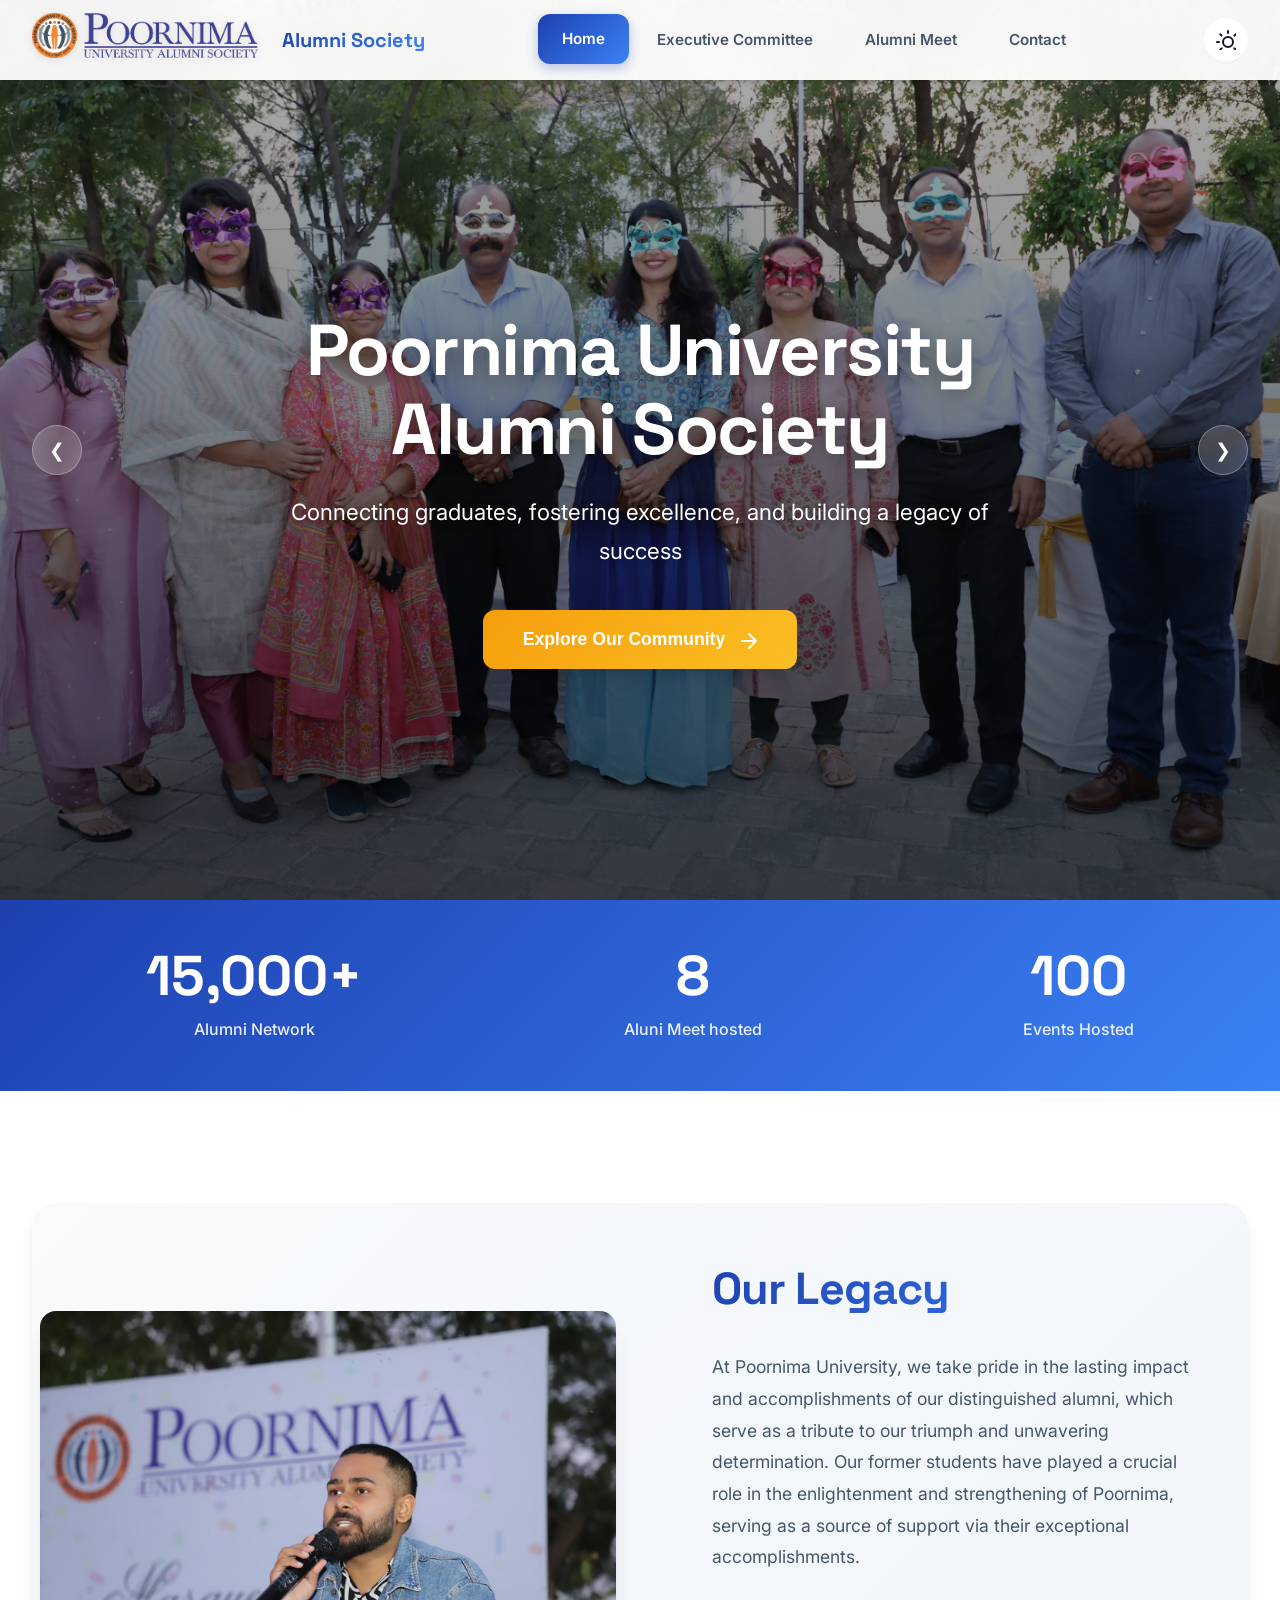
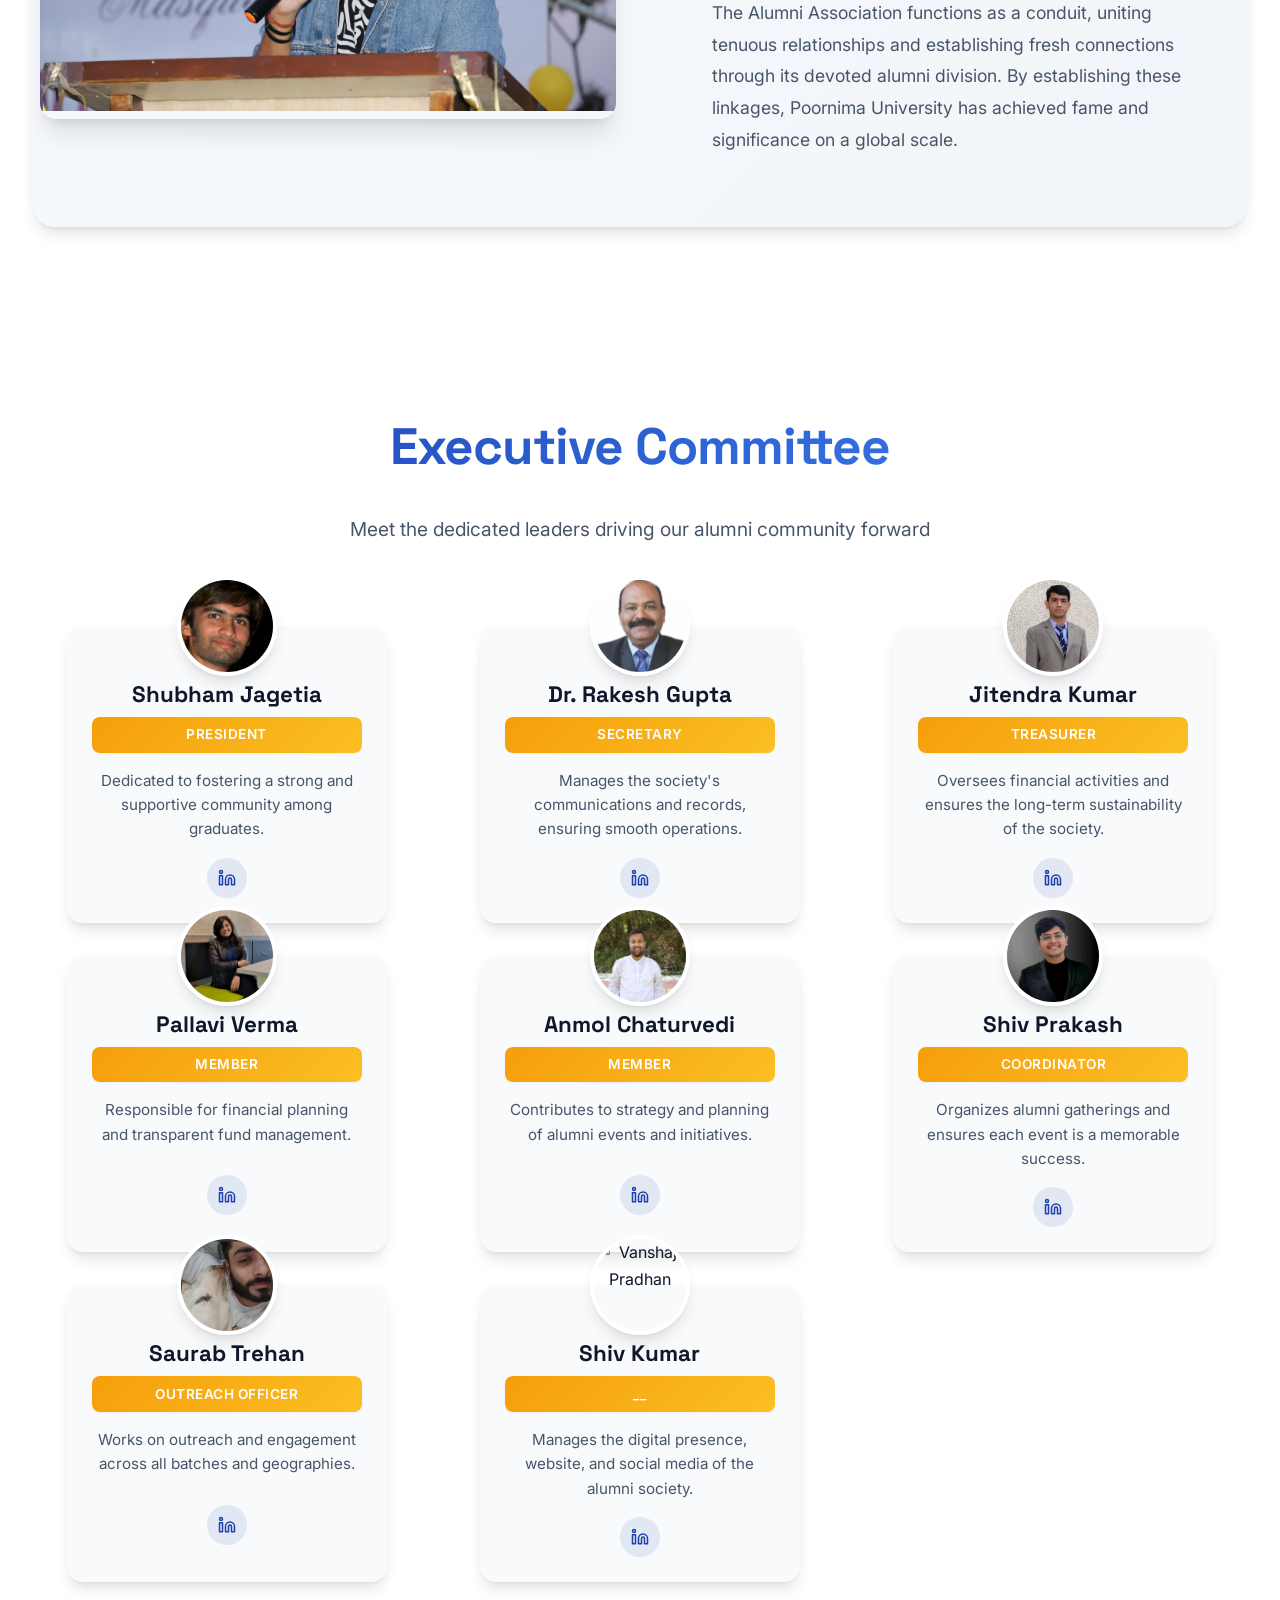
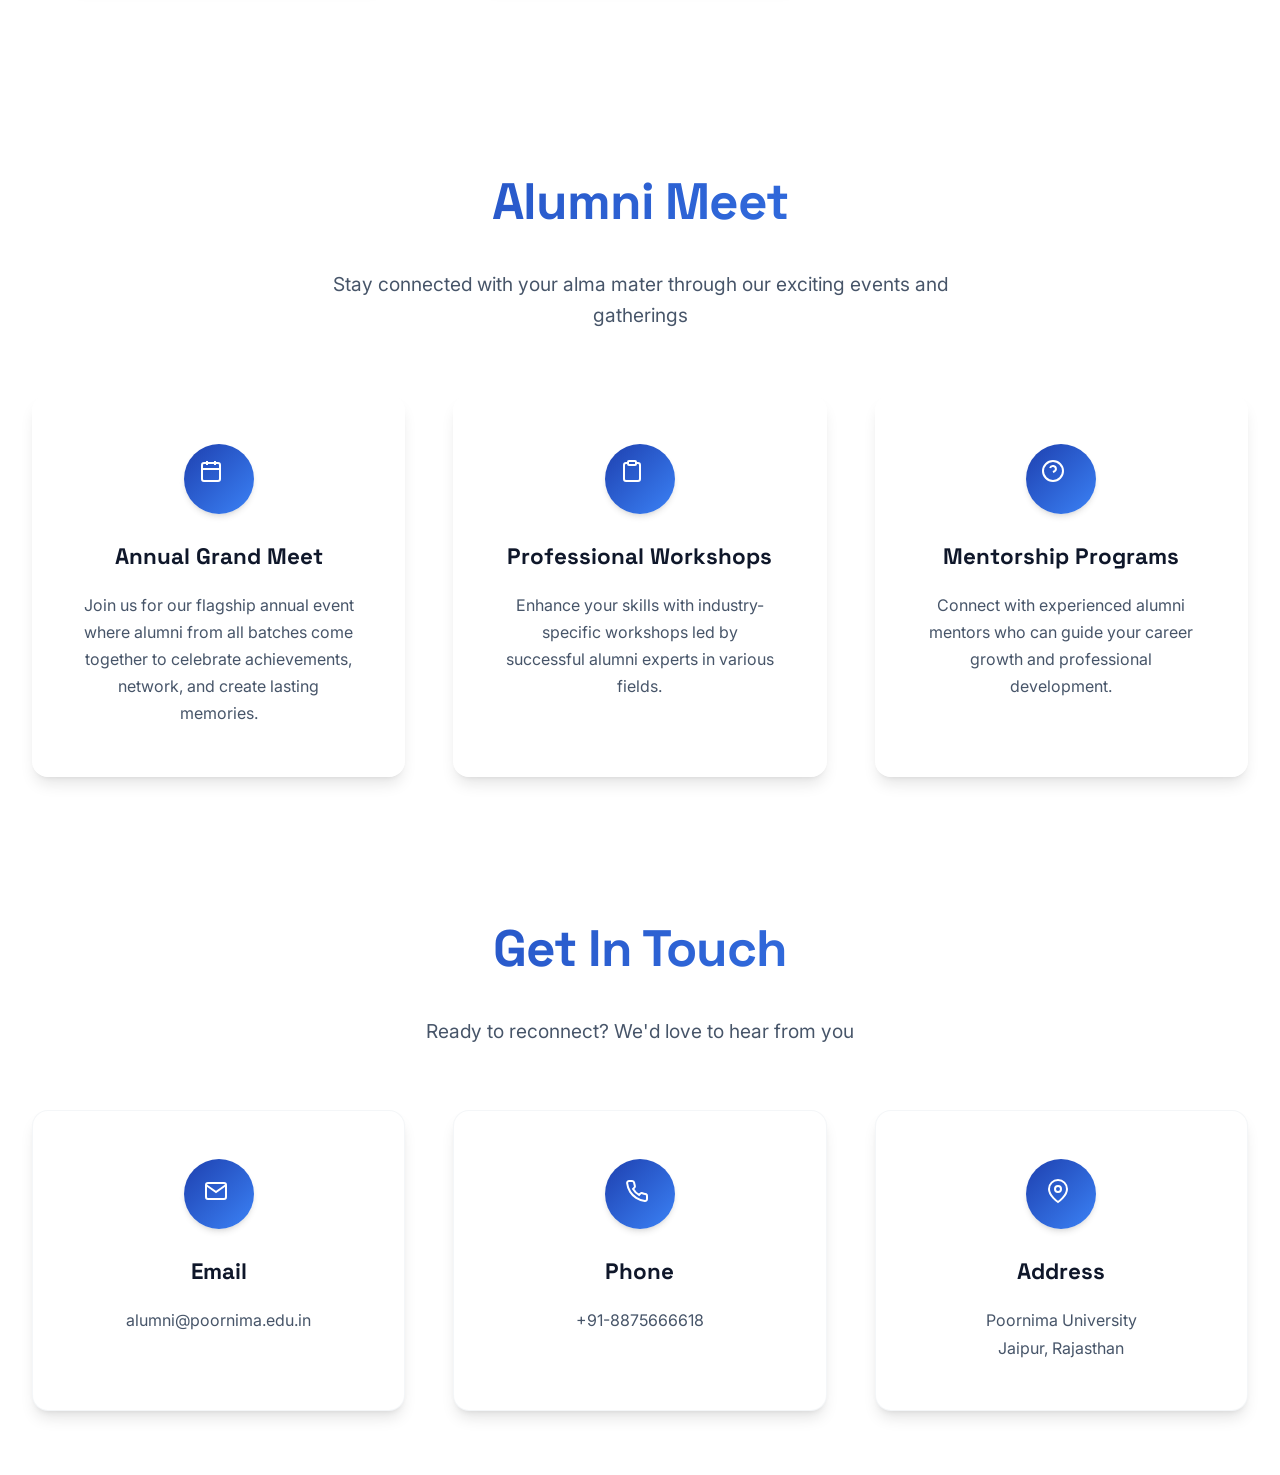
==== commit c481ef70: "cards change" ====
--- a/index.html
+++ b/index.html
@@ -80,16 +80,16 @@
 
     <section class="stats-bar">
       <div class="stat-item">
-        <h2 class="stat-number" data-target="25000">0</h2>
+        <h2 class="stat-number" data-target="15000">0</h2>
         <p class="stat-label">Alumni Network</p>
       </div>
       <div class="stat-item">
-        <h2 class="stat-number" data-target="15">0</h2>
-        <p class="stat-label">Global Chapters</p>
+        <h2 class="stat-number" data-target="8">0</h2>
+        <p class="stat-label">Aluni Meet hosted</p>
       </div>
       <div class="stat-item">
         <h2 class="stat-number" data-target="100">0</h2>
-        <p class="stat-label">Events Hosted Annually</p>
+        <p class="stat-label">Events Hosted</p>
       </div>
     </section>
 
@@ -121,174 +121,120 @@
         </div>
         
         <div class="event-grid">
-          <div class="event-card animate-on-scroll">
-            <button class="card-close-button">&times;</button>
-            <div class="card-image">
-              <img src="https://images.unsplash.com/photo-1507003211169-0a1dd7228f2d?w=400&h=400&fit=crop&crop=face" alt="Shubham Jagetia" />
-              <div class="card-overlay">
-                <svg width="40" height="40" fill="white" viewBox="0 0 24 24">
-                  <path d="M12 2l3.09 6.26L22 9.27l-5 4.87 1.18 6.88L12 17.77l-6.18 3.25L7 14.14 2 9.27l6.91-1.01L12 2z"/>
-                </svg>
-              </div>
-            </div>
-            <div class="card-info">
-              <h3>Shubham Jagetia</h3>
-              <span class="role">President</span>
-            </div>
-            <div class="card-details">
-              <p>Dedicated to fostering a strong and supportive community among graduates. Leading strategic initiatives and maintaining alumni engagement across all departments.</p>
-            </div>
-          </div>
-
-          <div class="event-card animate-on-scroll">
-            <button class="card-close-button">&times;</button>
-            <div class="card-image">
-              <img src="26.webp" alt="Dr. Rakesh Gupta" />
-              <div class="card-overlay">
-                <svg width="40" height="40" fill="white" viewBox="0 0 24 24">
-                  <path d="M14 2H6a2 2 0 0 0-2 2v16a2 2 0 0 0 2 2h12a2 2 0 0 0 2-2V8z"/>
-                  <polyline points="14,2 14,8 20,8"/>
-                  <line x1="16" y1="13" x2="8" y2="13"/>
-                  <line x1="16" y1="17" x2="8" y2="17"/>
-                  <polyline points="10,9 9,9 8,9"/>
-                </svg>
-              </div>
-            </div>
-            <div class="card-info">
-              <h3>Dr. Rakesh Gupta</h3>
-              <span class="role">Secretary</span>
-            </div>
-            <div class="card-details">
-              <p>Manages the society's communications and records, ensuring smooth operations. Oversees documentation and maintains transparent communication channels.</p>
-            </div>
-          </div>
-
-          <div class="event-card animate-on-scroll">
-            <button class="card-close-button">&times;</button>
-            <div class="card-image">
-              <img src="https://images.unsplash.com/photo-1472099645785-5658abf4ff4e?w=400&h=400&fit=crop&crop=face" alt="Jitendra Kumar" />
-              <div class="card-overlay">
-                <svg width="40" height="40" fill="white" viewBox="0 0 24 24">
-                  <line x1="12" y1="1" x2="12" y2="23"/>
-                  <path d="M17 5H9.5a3.5 3.5 0 0 0 0 7h5a3.5 3.5 0 0 1 0 7H6"/>
-                </svg>
-              </div>
-            </div>
-            <div class="card-info">
-              <h3>Jitendra Kumar</h3>
-              <span class="role">Treasurer</span>
-            </div>
-            <div class="card-details">
-              <p>Oversees financial activities and ensures long-term sustainability. Responsible for budget management and financial planning of all alumni initiatives.</p>
-            </div>
-          </div>
-
-          <div class="event-card animate-on-scroll">
-            <button class="card-close-button">&times;</button>
-            <div class="card-image">
-              <img src="https://images.unsplash.com/photo-1494790108755-2616b612b786?w=400&h=400&fit=crop&crop=face" alt="Pallavi Verma" />
-              <div class="card-overlay">
-                <svg width="40" height="40" fill="white" viewBox="0 0 24 24">
-                  <path d="M20 21v-2a4 4 0 0 0-4-4H8a4 4 0 0 0-4 4v2"/>
-                  <circle cx="12" cy="7" r="4"/>
-                </svg>
-              </div>
-            </div>
-            <div class="card-info">
-              <h3>Pallavi Verma</h3>
-              <span class="role">Member</span>
-            </div>
-            <div class="card-details">
-              <p>Responsible for financial planning and transparent fund management. Ensures all financial transactions are properly documented and reported.</p>
-            </div>
-          </div>
-
-          <div class="event-card animate-on-scroll">
-            <button class="card-close-button">&times;</button>
-            <div class="card-image">
-              <img src="https://images.unsplash.com/photo-1519345182560-3f2917c472ef?w=400&h=400&fit=crop&crop=face" alt="Anmol Chaturvedi" />
-              <div class="card-overlay">
-                <svg width="40" height="40" fill="white" viewBox="0 0 24 24">
-                  <path d="M9 12l2 2 4-4"/>
-                  <path d="M21 12c-1 0-3-1-3-3s2-3 3-3 3 1 3 3-2 3-3 3"/>
-                  <path d="M3 12c1 0 3-1 3-3s-2-3-3-3-3 1-3 3 2 3 3 3"/>
-                  <path d="M12 3c0 1-1 3-3 3s-3-2-3-3 1-3 3-3 3 2 3 3"/>
-                  <path d="M12 21c0-1 1-3 3-3s3 2 3 3-1 3-3 3-3-2-3-3"/>
-                </svg>
-              </div>
-            </div>
-            <div class="card-info">
-              <h3>Anmol Chaturvedi</h3>
-              <span class="role">Member</span>
-            </div>
-            <div class="card-details">
-              <p>Contributes to strategy and planning of alumni events and initiatives. Focuses on innovation and modernization of alumni engagement programs.</p>
-            </div>
-          </div>
-
-          <div class="event-card animate-on-scroll">
-            <button class="card-close-button">&times;</button>
-            <div class="card-image">
-              <img src="https://images.unsplash.com/photo-1500648767791-00dcc994a43e?w=400&h=400&fit=crop&crop=face" alt="Shiv Kumar" />
-              <div class="card-overlay">
-                <svg width="40" height="40" fill="white" viewBox="0 0 24 24">
-                  <path d="M8 2v4"/>
-                  <path d="M16 2v4"/>
-                  <rect width="18" height="18" x="3" y="4" rx="2"/>
-                  <path d="M3 10h18"/>
-                </svg>
-              </div>
-            </div>
-            <div class="card-info">
-              <h3>Shiv Kumar</h3>
-              <span class="role">Coordinator</span>
-            </div>
-            <div class="card-details">
-              <p>Organizes alumni gatherings and ensures each event is a success. Coordinates logistics and manages event planning from conception to execution.</p>
-            </div>
-          </div>
-
-          <div class="event-card animate-on-scroll">
-            <button class="card-close-button">&times;</button>
-            <div class="card-image">
-              <img src="https://images.unsplash.com/photo-1507591064344-4c6ce005b128?w=400&h=400&fit=crop&crop=face" alt="Saurab Trehan" />
-              <div class="card-overlay">
-                <svg width="40" height="40" fill="white" viewBox="0 0 24 24">
-                  <path d="M22 12h-4l-3 9L9 3l-3 9H2"/>
-                </svg>
-              </div>
-            </div>
-            <div class="card-info">
-              <h3>Saurab Trehan</h3>
-              <span class="role">Outreach Officer</span>
-            </div>
-            <div class="card-details">
-              <p>Works on outreach and engagement across batches and geographies. Builds connections with alumni worldwide and expands our global network.</p>
-            </div>
-          </div>
-
-          <div class="event-card animate-on-scroll">
-            <button class="card-close-button">&times;</button>
-            <div class="card-image">
-              <img src="https://images.unsplash.com/photo-1472099645785-5658abf4ff4e?w=400&h=400&fit=crop&crop=face" alt="Vanshaj Pradhan" />
-              <div class="card-overlay">
-                <svg width="40" height="40" fill="white" viewBox="0 0 24 24">
-                  <path d="M10 13a5 5 0 0 0 7.54.54l3-3a5 5 0 0 0-7.07-7.07l-1.72 1.71"/>
-                  <path d="M14 11a5 5 0 0 0-7.54-.54l-3 3a5 5 0 0 0 7.07 7.07l1.71-1.71"/>
-                </svg>
-              </div>
-            </div>
-            <div class="card-info">
-              <h3>Vanshaj Pradhan</h3>
-              <span class="role">Digital Chair</span>
-            </div>
-            <div class="card-details">
-              <p>Manages digital presence, website, and social media of the alumni society. Leads digital transformation and online engagement strategies.</p>
-            </div>
-          </div>
-
-        </div>
-      </div>
+
+  <div class="event-card animate-on-scroll">
+    <div class="card-image">
+      <img src="Shubham-Jagetia.webp" alt="Shubham Jagetia" />
+    </div>
+    <div class="card-info">
+      <h3>Shubham Jagetia</h3>
+      <span class="role">President</span>
+      <p class="card-bio">Dedicated to fostering a strong and supportive community among graduates.</p>
+      <a href="https://www.linkedin.com/in/shiv-prakash-9b0319163/" class="social-link" target="_blank" aria-label="LinkedIn Profile">
+        <svg xmlns="http://www.w3.org/2000/svg" width="20" height="20" viewBox="0 0 24 24" fill="none" stroke="currentColor" stroke-width="2" stroke-linecap="round" stroke-linejoin="round"><path d="M16 8a6 6 0 0 1 6 6v7h-4v-7a2 2 0 0 0-2-2 2 2 0 0 0-2 2v7h-4v-7a6 6 0 0 1 6-6z"></path><rect x="2" y="9" width="4" height="12"></rect><circle cx="4" cy="4" r="2"></circle></svg>
+      </a>
+    </div>
+  </div>
+
+  <div class="event-card animate-on-scroll">
+    <div class="card-image">
+      <img src="26.webp" alt="Dr. Rakesh Gupta" />
+    </div>
+    <div class="card-info">
+      <h3>Dr. Rakesh Gupta</h3>
+      <span class="role">Secretary</span>
+      <p class="card-bio">Manages the society's communications and records, ensuring smooth operations.</p>
+      <a href="#" class="social-link" target="_blank" aria-label="LinkedIn Profile">
+        <svg xmlns="http://www.w3.org/2000/svg" width="20" height="20" viewBox="0 0 24 24" fill="none" stroke="currentColor" stroke-width="2" stroke-linecap="round" stroke-linejoin="round"><path d="M16 8a6 6 0 0 1 6 6v7h-4v-7a2 2 0 0 0-2-2 2 2 0 0 0-2 2v7h-4v-7a6 6 0 0 1 6-6z"></path><rect x="2" y="9" width="4" height="12"></rect><circle cx="4" cy="4" r="2"></circle></svg>
+      </a>
+    </div>
+  </div>
+
+  <div class="event-card animate-on-scroll">
+    <div class="card-image">
+      <img src="jietndra.jpeg" alt="Jitendra Kumar" />
+    </div>
+    <div class="card-info">
+      <h3>Jitendra Kumar</h3>
+      <span class="role">Treasurer</span>
+      <p class="card-bio">Oversees financial activities and ensures the long-term sustainability of the society.</p>
+      <a href="#" class="social-link" target="_blank" aria-label="LinkedIn Profile">
+        <svg xmlns="http://www.w3.org/2000/svg" width="20" height="20" viewBox="0 0 24 24" fill="none" stroke="currentColor" stroke-width="2" stroke-linecap="round" stroke-linejoin="round"><path d="M16 8a6 6 0 0 1 6 6v7h-4v-7a2 2 0 0 0-2-2 2 2 0 0 0-2 2v7h-4v-7a6 6 0 0 1 6-6z"></path><rect x="2" y="9" width="4" height="12"></rect><circle cx="4" cy="4" r="2"></circle></svg>
+      </a>
+    </div>
+  </div>
+
+  <div class="event-card animate-on-scroll">
+    <div class="card-image">
+      <img src="pallavi verma.jpeg" alt="Pallavi Verma" />
+    </div>
+    <div class="card-info">
+      <h3>Pallavi Verma</h3>
+      <span class="role">Member</span>
+      <p class="card-bio">Responsible for financial planning and transparent fund management.</p>
+      <a href="#" class="social-link" target="_blank" aria-label="LinkedIn Profile">
+        <svg xmlns="http://www.w3.org/2000/svg" width="20" height="20" viewBox="0 0 24 24" fill="none" stroke="currentColor" stroke-width="2" stroke-linecap="round" stroke-linejoin="round"><path d="M16 8a6 6 0 0 1 6 6v7h-4v-7a2 2 0 0 0-2-2 2 2 0 0 0-2 2v7h-4v-7a6 6 0 0 1 6-6z"></path><rect x="2" y="9" width="4" height="12"></rect><circle cx="4" cy="4" r="2"></circle></svg>
+      </a>
+    </div>
+  </div>
+
+  <div class="event-card animate-on-scroll">
+    <div class="card-image">
+      <img src="anmol.jpeg" alt="Anmol Chaturvedi" />
+    </div>
+    <div class="card-info">
+      <h3>Anmol Chaturvedi</h3>
+      <span class="role">Member</span>
+      <p class="card-bio">Contributes to strategy and planning of alumni events and initiatives.</p>
+      <a href="#" class="social-link" target="_blank" aria-label="LinkedIn Profile">
+        <svg xmlns="http://www.w3.org/2000/svg" width="20" height="20" viewBox="0 0 24 24" fill="none" stroke="currentColor" stroke-width="2" stroke-linecap="round" stroke-linejoin="round"><path d="M16 8a6 6 0 0 1 6 6v7h-4v-7a2 2 0 0 0-2-2 2 2 0 0 0-2 2v7h-4v-7a6 6 0 0 1 6-6z"></path><rect x="2" y="9" width="4" height="12"></rect><circle cx="4" cy="4" r="2"></circle></svg>
+      </a>
+    </div>
+  </div>
+
+  <div class="event-card animate-on-scroll">
+    <div class="card-image">
+      <img src="shiv1.jpeg" alt="Shiv Kumar" />
+    </div>
+    <div class="card-info">
+      <h3>Shiv Prakash</h3>
+      <span class="role">Coordinator</span>
+      <p class="card-bio">Organizes alumni gatherings and ensures each event is a memorable success.</p>
+      <a href="https://www.linkedin.com/in/shiv-prakash-9b0319163/" class="social-link" target="_blank" aria-label="LinkedIn Profile">
+        <svg xmlns="http://www.w3.org/2000/svg" width="20" height="20" viewBox="0 0 24 24" fill="none" stroke="currentColor" stroke-width="2" stroke-linecap="round" stroke-linejoin="round"><path d="M16 8a6 6 0 0 1 6 6v7h-4v-7a2 2 0 0 0-2-2 2 2 0 0 0-2 2v7h-4v-7a6 6 0 0 1 6-6z"></path><rect x="2" y="9" width="4" height="12"></rect><circle cx="4" cy="4" r="2"></circle></svg>
+      </a>
+    </div>
+  </div>
+
+  <div class="event-card animate-on-scroll">
+    <div class="card-image">
+      <img src="saurabh.png" alt="Saurab Trehan" />
+    </div>
+    <div class="card-info">
+      <h3>Saurab Trehan</h3>
+      <span class="role">Outreach Officer</span>
+      <p class="card-bio">Works on outreach and engagement across all batches and geographies.</p>
+      <a href="#" class="social-link" target="_blank" aria-label="LinkedIn Profile">
+        <svg xmlns="http://www.w3.org/2000/svg" width="20" height="20" viewBox="0 0 24 24" fill="none" stroke="currentColor" stroke-width="2" stroke-linecap="round" stroke-linejoin="round"><path d="M16 8a6 6 0 0 1 6 6v7h-4v-7a2 2 0 0 0-2-2 2 2 0 0 0-2 2v7h-4v-7a6 6 0 0 1 6-6z"></path><rect x="2" y="9" width="4" height="12"></rect><circle cx="4" cy="4" r="2"></circle></svg>
+      </a>
+    </div>
+  </div>
+
+  <div class="event-card animate-on-scroll">
+    <div class="card-image">
+      <img src="https://images.unsplash.com/photo-1472099645785-5658abf4ff4e?w=400&h=400&fit=crop&crop=face" alt="Vanshaj Pradhan" />
+    </div>
+    <div class="card-info">
+      <h3>Shiv Kumar</h3>
+      <span class="role">__</span>
+      <p class="card-bio">Manages the digital presence, website, and social media of the alumni society.</p>
+      <a href="#" class="social-link" target="_blank" aria-label="LinkedIn Profile">
+        <svg xmlns="http://www.w3.org/2000/svg" width="20" height="20" viewBox="0 0 24 24" fill="none" stroke="currentColor" stroke-width="2" stroke-linecap="round" stroke-linejoin="round"><path d="M16 8a6 6 0 0 1 6 6v7h-4v-7a2 2 0 0 0-2-2 2 2 0 0 0-2 2v7h-4v-7a6 6 0 0 1 6-6z"></path><rect x="2" y="9" width="4" height="12"></rect><circle cx="4" cy="4" r="2"></circle></svg>
+      </a>
+    </div>
+  </div>
+
+</div>
     </section>
 
     <section id="meet-content" class="page-section">
@@ -589,10 +535,4 @@
     });
   </script>
 </body>
-</html>
-i am not able to do it 
-can you send the correct full code now 
-please do the changes in html code 
-and do the changes in css code also 
-and send me them seprately 
-full code+</html>
--- a/style.css
+++ b/style.css
@@ -52,7 +52,6 @@
   /* Header heights for consistent spacing */
   --header-height: 80px;
   --header-height-scrolled: 70px;
-  /* --nav-height is no longer needed */
 }
 
 /* Dark Theme */
@@ -521,7 +520,7 @@
 }
 
 /* ========================================= */
-/* --- Professional Executive Cards --- */
+/* --- OPTIMIZED COMMITTEE CARDS --- */
 /* ========================================= */
 .events {
   max-width: 1400px;
@@ -530,20 +529,28 @@
 
 .event-grid {
   display: grid;
-  grid-template-columns: repeat(auto-fit, minmax(320px, 1fr));
-  gap: var(--spacing-xl);
-  margin-top: var(--spacing-xl);
+  grid-template-columns: repeat(auto-fit, minmax(300px, 1fr));
+  gap: 2rem 1.5rem;
+  justify-items: center;
+  margin-top: 5rem;
+  padding-bottom: 3rem;
 }
 
 .event-card {
-  background: var(--bg-primary);
+  background: var(--bg-secondary);
   border-radius: var(--border-radius-lg);
-  overflow: hidden;
+  padding: 0;
+  text-align: center;
+  position: relative;
   box-shadow: var(--shadow-lg);
-  cursor: pointer;
-  position: relative;
-  transition: all 0.4s cubic-bezier(0.4, 0, 0.2, 1);
-  border: 1px solid rgba(148, 163, 184, 0.1);
+  transition: all 0.3s cubic-bezier(0.4, 0, 0.2, 1);
+  border: 1px solid var(--glass-border);
+  width: 100%;
+  max-width: 320px;
+  
+  /* Flex container for proper alignment */
+  display: flex;
+  flex-direction: column;
 }
 
 .event-card:hover {
@@ -551,78 +558,124 @@
   box-shadow: var(--shadow-2xl);
 }
 
-.card-image {
-  position: relative;
-  height: 280px;
+/* Profile Image Container */
+.event-card .card-image {
+  width: 100px;
+  height: 100px;
+  border-radius: 50%;
   overflow: hidden;
-}
-
-.event-card img {
+  position: absolute;
+  top: -50px;
+  left: 50%;
+  transform: translateX(-50%);
+  border: 4px solid var(--bg-primary);
+  box-shadow: var(--shadow-lg);
+  z-index: 2;
+}
+
+.event-card .card-image img {
+  display: block;
   width: 100%;
   height: 100%;
   object-fit: cover;
-  transition: transform 0.6s cubic-bezier(0.4, 0, 0.2, 1);
-}
-
-.event-card:hover img {
-  transform: scale(1.08);
-}
-
-.card-overlay {
-  position: absolute;
-  top: 0;
-  left: 0;
-  width: 100%;
-  height: 100%;
-  background: linear-gradient(135deg, rgba(30, 64, 175, 0.9) 0%, rgba(139, 92, 246, 0.8) 100%);
-  opacity: 0;
-  transition: opacity 0.3s ease;
+  transition: transform 0.3s ease;
+}
+
+.event-card:hover .card-image img {
+  transform: scale(1.1);
+}
+
+/* Card Content Container - This is the key fix */
+.event-card .card-info {
+  flex: 1;
   display: flex;
-  align-items: center;
-  justify-content: center;
-}
-
-.event-card:hover .card-overlay {
-  opacity: 1;
-}
-
-.card-info {
-  padding: var(--spacing-lg);
-  text-align: center;
-}
-
-.card-info h3 {
+  flex-direction: column;
+  padding: 3.5rem 1.5rem 1.5rem 1.5rem;
+  height: 100%; /* Ensures full height usage */
+}
+
+/* Top section with name and role */
+.card-header {
+  flex-shrink: 0; /* Prevents shrinking */
+  margin-bottom: 1rem;
+}
+
+/* Name Styling */
+.event-card .card-info h3 {
   font-family: var(--font-display);
   font-size: 1.4rem;
   font-weight: 700;
   color: var(--text-primary);
   margin: 0 0 0.5rem 0;
-  transition: all 0.3s ease;
-}
-
-.card-info .role {
+  line-height: 1.2;
+  word-wrap: break-word;
+  hyphens: auto;
+}
+
+/* Role Badge */
+.event-card .role {
   display: inline-block;
   background: var(--gold-gradient);
   color: white;
-  padding: 0.4rem 1.2rem;
+  padding: 0.4rem 1rem;
   border-radius: var(--border-radius-sm);
-  font-size: 0.9rem;
+  font-size: 0.85rem;
   font-weight: 600;
-  margin-bottom: 1rem;
   box-shadow: var(--shadow-sm);
-}
-
-.card-details {
-  padding: 0 var(--spacing-lg) var(--spacing-lg);
-  max-height: 0;
+  text-transform: uppercase;
+  letter-spacing: 0.5px;
+}
+
+/* Bio Text - This will expand to fill available space */
+.event-card .card-bio {
+  font-size: 0.95rem;
+  color: var(--text-secondary);
+  line-height: 1.6;
+  margin: 1rem 0;
+  display: -webkit-box;
+  -webkit-line-clamp: 4;
+  -webkit-box-orient: vertical;
   overflow: hidden;
-  transition: all 0.4s cubic-bezier(0.4, 0, 0.2, 1);
-}
-
-.card-details p {
-  color: var(--text-secondary);
-  line-height: 1.7;
-  margin: 0;
+}
+
+/* Card Footer - LinkedIn button container */
+.card-footer {
+  flex-shrink: 0; /* Prevents shrinking */
+  margin-top: auto; /* Pushes to bottom */
+  padding-top: 1rem;
+}
+
+/* Social Link - LinkedIn */
+.social-link {
+  display: inline-flex;
+  align-items: center;
+  justify-content: center;
+  width: 40px;
+  height: 40px;
+  background: rgba(30, 64, 175, 0.1);
+  border: 2px solid transparent;
+  border-radius: 50%;
+  text-decoration: none;
+  transition: all 0.3s cubic-bezier(0.4, 0, 0.2, 1);
+  margin: auto;
+}
+
+.social-link svg {
+  width: 18px;
+  height: 18px;
+  stroke: var(--pu-blue);
+  transition: all 0.3s ease;
+}
+
+.social-link:hover {
+  background: var(--primary-gradient);
+  border-color: var(--pu-blue);
+  transform: translateY(-2px) scale(1.1);
+  box-shadow: var(--shadow-md);
+}
+
+.social-link:hover svg {
+  stroke: white;
 }
 
 /* ========================================= */
@@ -705,6 +758,11 @@
   transform: scale(1.1);
 }
 
+/* Hide legacy card details */
+.card-details {
+  display: none;
+}
+
 /* ========================================= */
 /* --- Alumni Meet & Contact Sections --- */
 /* ========================================= */
@@ -778,97 +836,6 @@
 }
 
 /* ========================================= */
-/* --- Responsive Design --- */
-/* ========================================= */
-@media (min-width: 768px) {
-  .overview-container {
-    grid-template-columns: 1fr 1fr;
-  }
-
-  .overview-text {
-    text-align: left;
-  }
-
-  .overview-text h2 {
-    text-align: left;
-  }
-}
-
-@media (max-width: 767px) {
-  :root {
-    --header-height: 70px;
-    --header-height-scrolled: 65px;
-  }
-
-  header#main-header {
-    padding: 0 1rem;
-  }
-  
-  .logo-text {
-    display: none;
-  }
-
-  .alumni-nav {
-    position: absolute;
-    top: 100%;
-    left: 0;
-    right: 0;
-    background: var(--bg-primary);
-    padding: 1rem 0;
-    box-shadow: var(--shadow-lg);
-    display: none; /* Hide by default on mobile */
-  }
-
-  .alumni-nav.active {
-    display: block; /* Show when active */
-  }
-
-  .alumni-nav ul {
-    flex-direction: column;
-    align-items: center;
-    gap: 1rem;
-  }
-
-  .hero .prev, .hero .next {
-    display: none;
-  }
-
-  .page-section {
-    padding: var(--spacing-xl) var(--spacing-sm);
-  }
-
-  .event-grid {
-    grid-template-columns: 1fr;
-    gap: var(--spacing-lg);
-  }
-
-  .meet-grid, .contact-grid {
-    grid-template-columns: 1fr;
-  }
-}
-
-/* ========================================= */
-/* --- Utility Classes --- */
-/* ========================================= */
-.glass {
-  background: rgba(255, 255, 255, 0.25);
-  backdrop-filter: blur(20px);
-  -webkit-backdrop-filter: blur(20px);
-  border: 1px solid rgba(255, 255, 255, 0.18);
-}
-
-.gradient-text {
-  background: var(--primary-gradient);
-  -webkit-background-clip: text;
-  -webkit-text-fill-color: transparent;
-  background-clip: text;
-}
-
-.text-center { text-align: center; }
-.text-left { text-align: left; }
-.mb-0 { margin-bottom: 0; }
-.mt-lg { margin-top: var(--spacing-lg); }
-/* ========================================= */
 /* --- Mobile Hamburger Menu --- */
 /* ========================================= */
 .menu-toggle {
@@ -913,9 +880,37 @@
   transform: rotate(-135deg);
 }
 
-
-/* --- UPDATE MOBILE VIEW STYLES --- */
+/* ========================================= */
+/* --- Responsive Design --- */
+/* ========================================= */
+@media (min-width: 768px) {
+  .overview-container {
+    grid-template-columns: 1fr 1fr;
+  }
+
+  .overview-text {
+    text-align: left;
+  }
+
+  .overview-text h2 {
+    text-align: left;
+  }
+}
+
 @media (max-width: 767px) {
+  :root {
+    --header-height: 70px;
+    --header-height-scrolled: 65px;
+  }
+
+  header#main-header {
+    padding: 0 1rem;
+  }
+  
+  .logo-text {
+    display: none;
+  }
+
   /* Hide the full navigation links */
   .alumni-nav {
     display: none;
@@ -949,19 +944,60 @@
   #theme-toggle {
     display: none;
   }
-}
-/* ========================================= */
-/* --- Mobile Optimizations --- */
-/* ========================================= */
-@media (max-width: 767px) {
-
-  /* 1. Reduce the main title font size on mobile */
+
+  .hero .prev, .hero .next {
+    display: none;
+  }
+
+  .page-section {
+    padding: var(--spacing-xl) var(--spacing-sm);
+  }
+
+  /* Mobile optimizations for committee cards */
+  .event-grid {
+    grid-template-columns: 1fr;
+    gap: 2rem;
+    margin-top: 4rem;
+  }
+
+  .event-card {
+    max-width: 280px;
+  }
+
+  .event-card .card-image {
+    width: 80px;
+    height: 80px;
+    top: -40px;
+  }
+
+  .event-card .card-info {
+    padding: 3rem 1.25rem 1.25rem 1.25rem;
+  }
+
+  .event-card .card-info h3 {
+    font-size: 1.2rem;
+  }
+
+  .event-card .role {
+    font-size: 0.8rem;
+    padding: 0.3rem 0.8rem;
+  }
+
+  .event-card .card-bio {
+    font-size: 0.9rem;
+    -webkit-line-clamp: 3;
+  }
+
+  .meet-grid, .contact-grid {
+    grid-template-columns: 1fr;
+  }
+
+  /* Mobile hero optimizations */
   .hero-title {
-    font-size: clamp(2rem, 8vw, 3rem); /* Smaller than the desktop version */
+    font-size: clamp(2rem, 8vw, 3rem);
     line-height: 1.2;
   }
 
-  /* 2. Adjust subtitle and button for better spacing */
   .hero-subtitle {
     font-size: 1rem;
     margin-bottom: 2rem;
@@ -972,12 +1008,12 @@
     font-size: 1rem;
   }
   
-  /* 3. Make the stats bar numbers slightly smaller */
+  /* Mobile stats optimizations */
   .stat-number {
     font-size: clamp(2rem, 8vw, 2.5rem);
   }
 
-  /* 4. Ensure the logo doesn't get too small */
+  /* Mobile logo optimizations */
   header.scrolled .logo img {
     height: 35px;
   }
@@ -985,4 +1021,87 @@
   .logo img {
     height: 40px;
   }
+}
+
+/* ========================================= */
+/* --- Additional Mobile Optimizations --- */
+/* ========================================= */
+@media (max-width: 480px) {
+  .event-card {
+    max-width: 260px;
+    height: 360px;
+  }
+
+  .event-card .card-info h3 {
+    font-size: 1.1rem;
+  }
+
+  .event-card .card-bio {
+    font-size: 0.85rem;
+  }
+
+  .social-link {
+    width: 36px;
+    height: 36px;
+  }
+
+  .social-link svg {
+    width: 16px;
+    height: 16px;
+  }
+}
+
+/* ========================================= */
+/* --- Utility Classes --- */
+/* ========================================= */
+.glass {
+  background: rgba(255, 255, 255, 0.25);
+  backdrop-filter: blur(20px);
+  -webkit-backdrop-filter: blur(20px);
+  border: 1px solid rgba(255, 255, 255, 0.18);
+}
+
+.gradient-text {
+  background: var(--primary-gradient);
+  -webkit-background-clip: text;
+  -webkit-text-fill-color: transparent;
+  background-clip: text;
+}
+
+.text-center { text-align: center; }
+.text-left { text-align: left; }
+.mb-0 { margin-bottom: 0; }
+.mt-lg { margin-top: var(--spacing-lg); }
+
+/* ========================================= */
+/* --- Performance Optimizations --- */
+/* ========================================= */
+.event-card img {
+  will-change: transform;
+}
+
+.event-card:hover {
+  will-change: transform, box-shadow;
+}
+
+.social-link:hover {
+  will-change: transform, background, border-color;
+}
+
+/* ========================================= */
+/* --- Print Styles --- */
+/* ========================================= */
+@media print {
+  .hero .prev,
+  .hero .next,
+  #theme-toggle,
+  .menu-toggle {
+    display: none !important;
+  }
+
+  .event-card {
+    break-inside: avoid;
+    box-shadow: none;
+    border: 1px solid #ccc;
+  }
 }
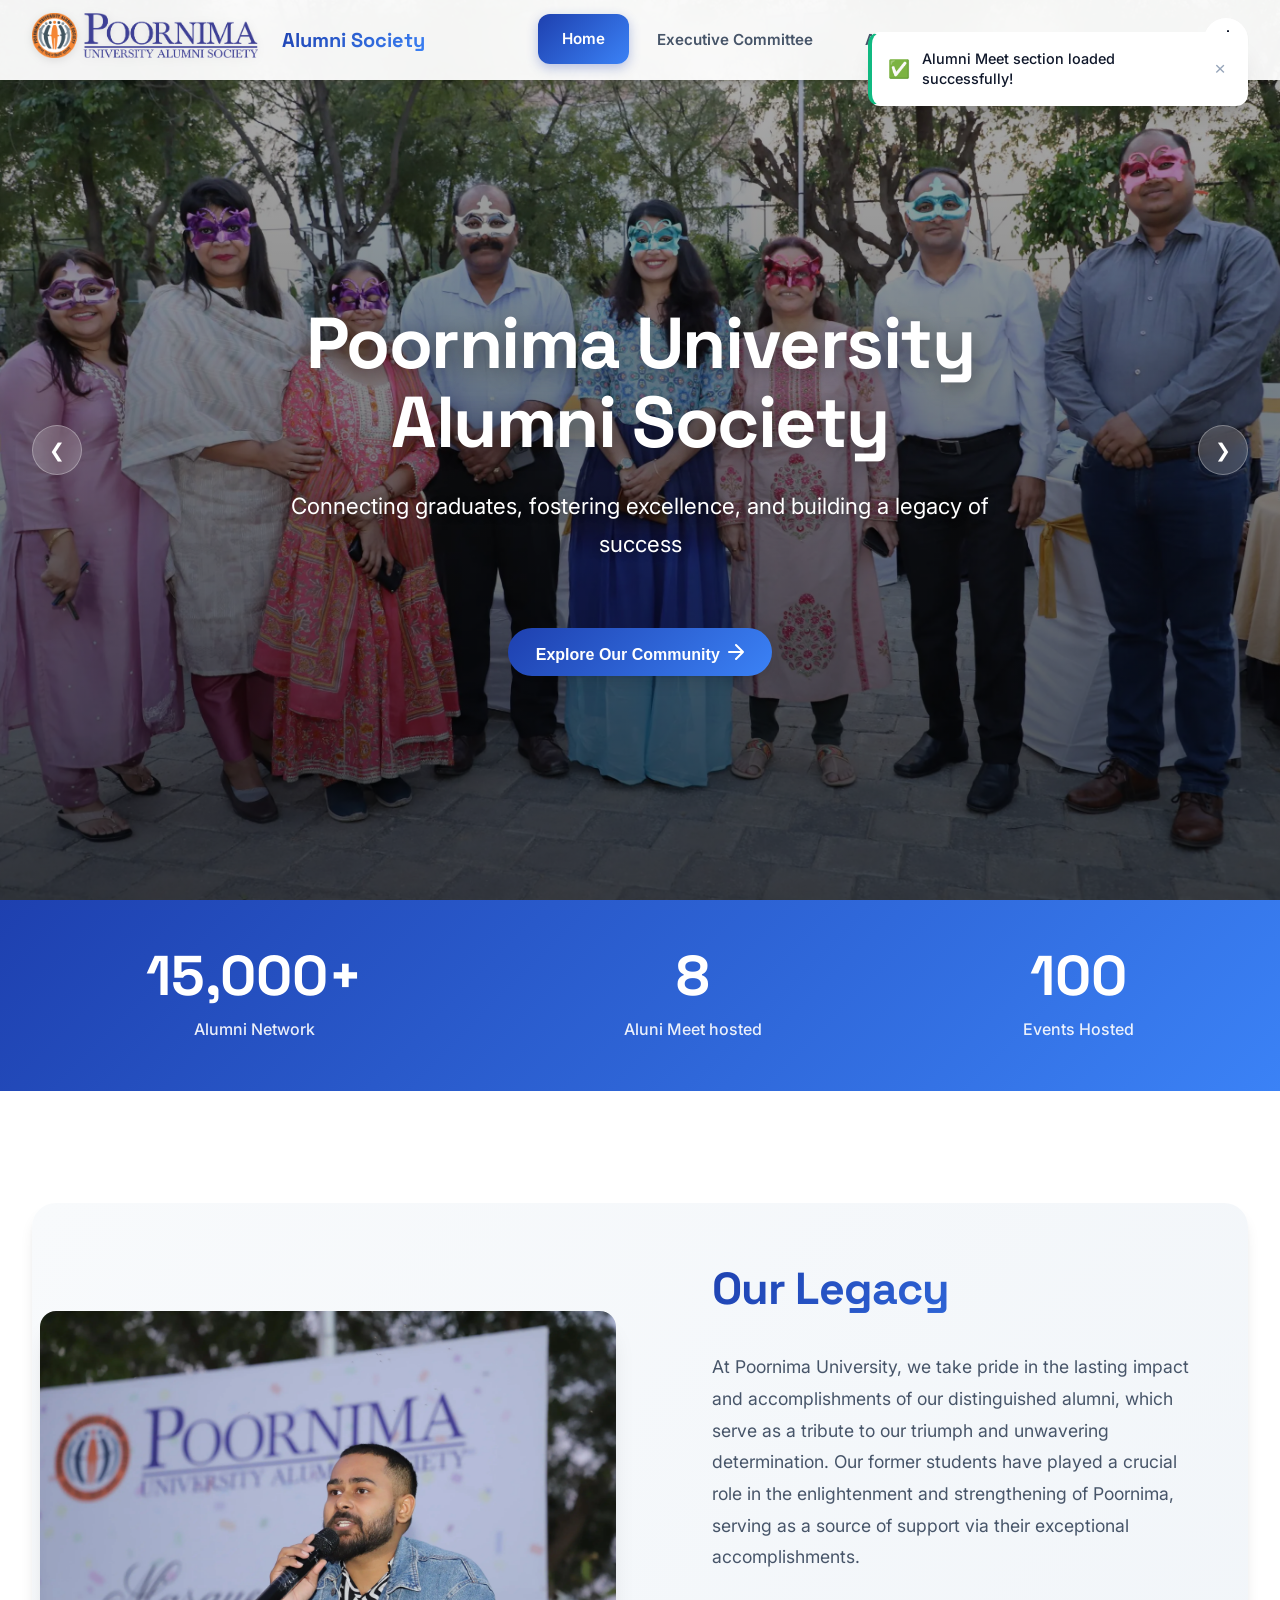
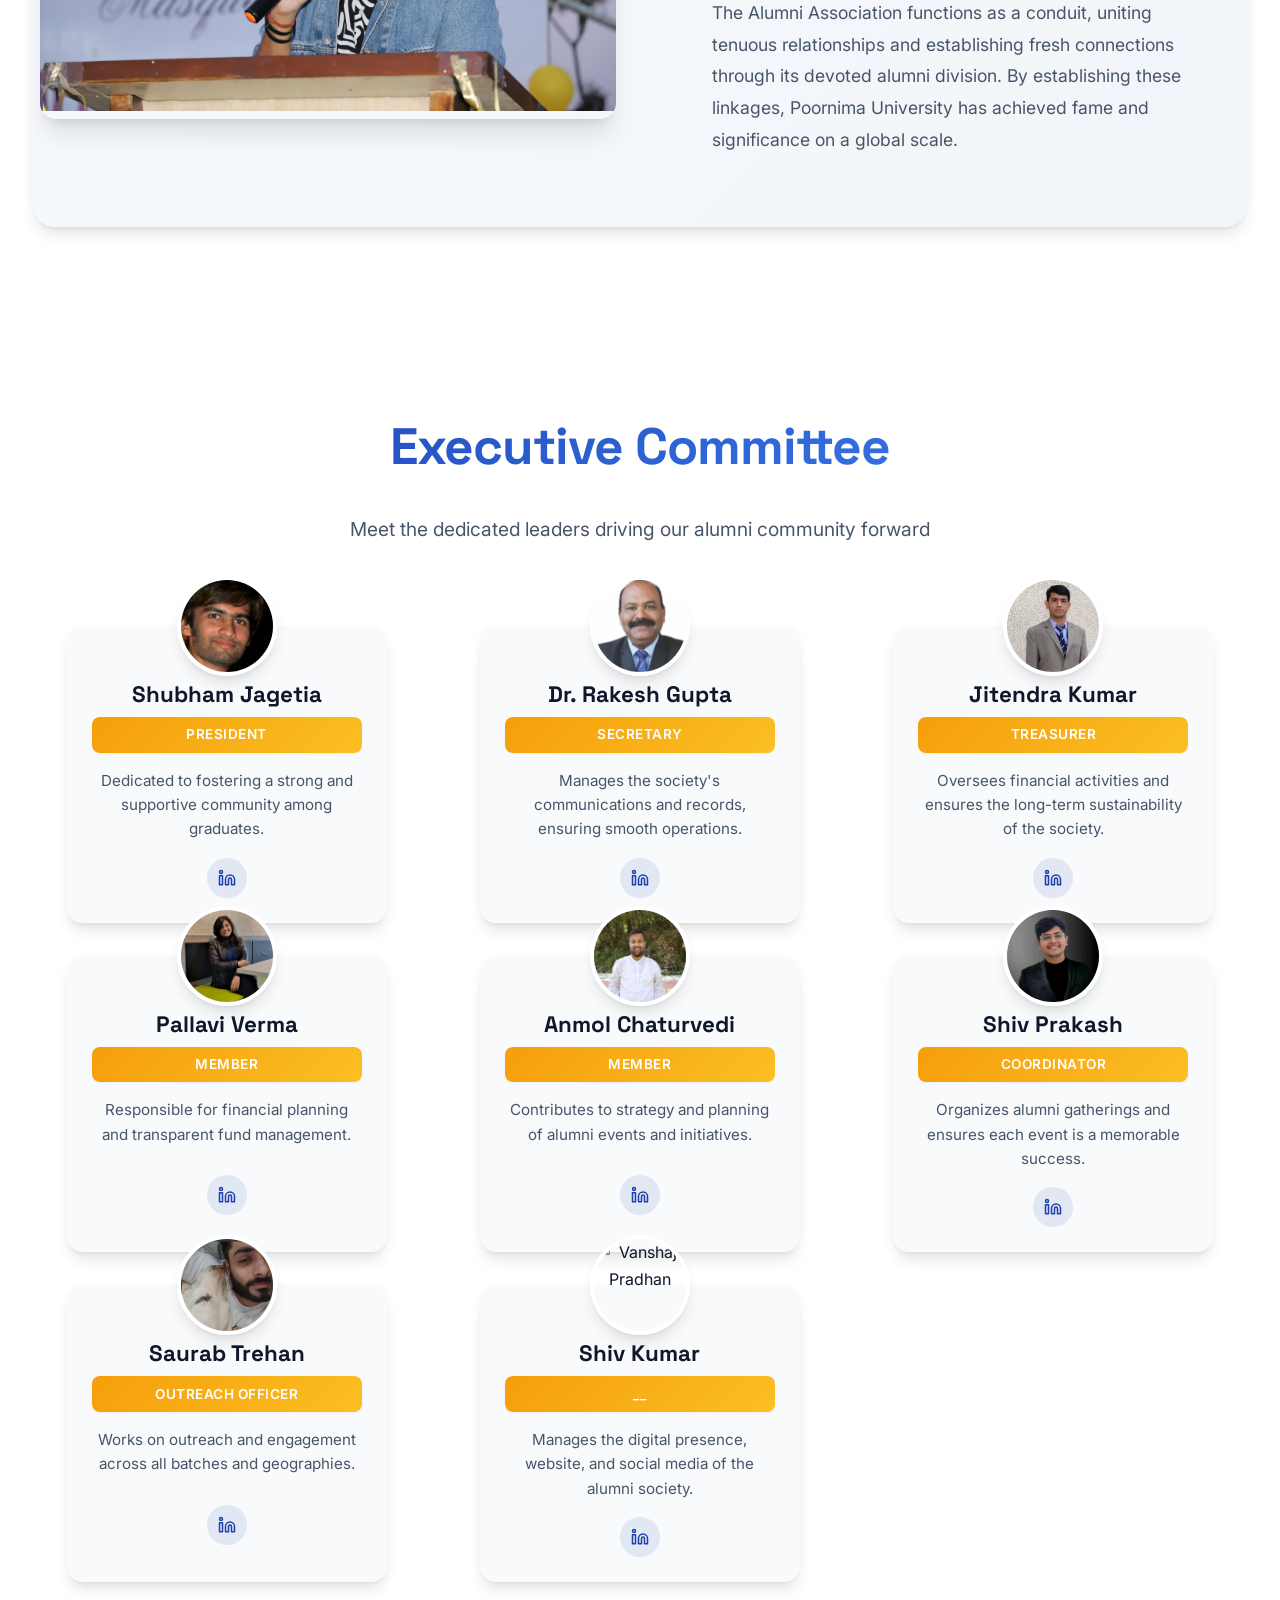
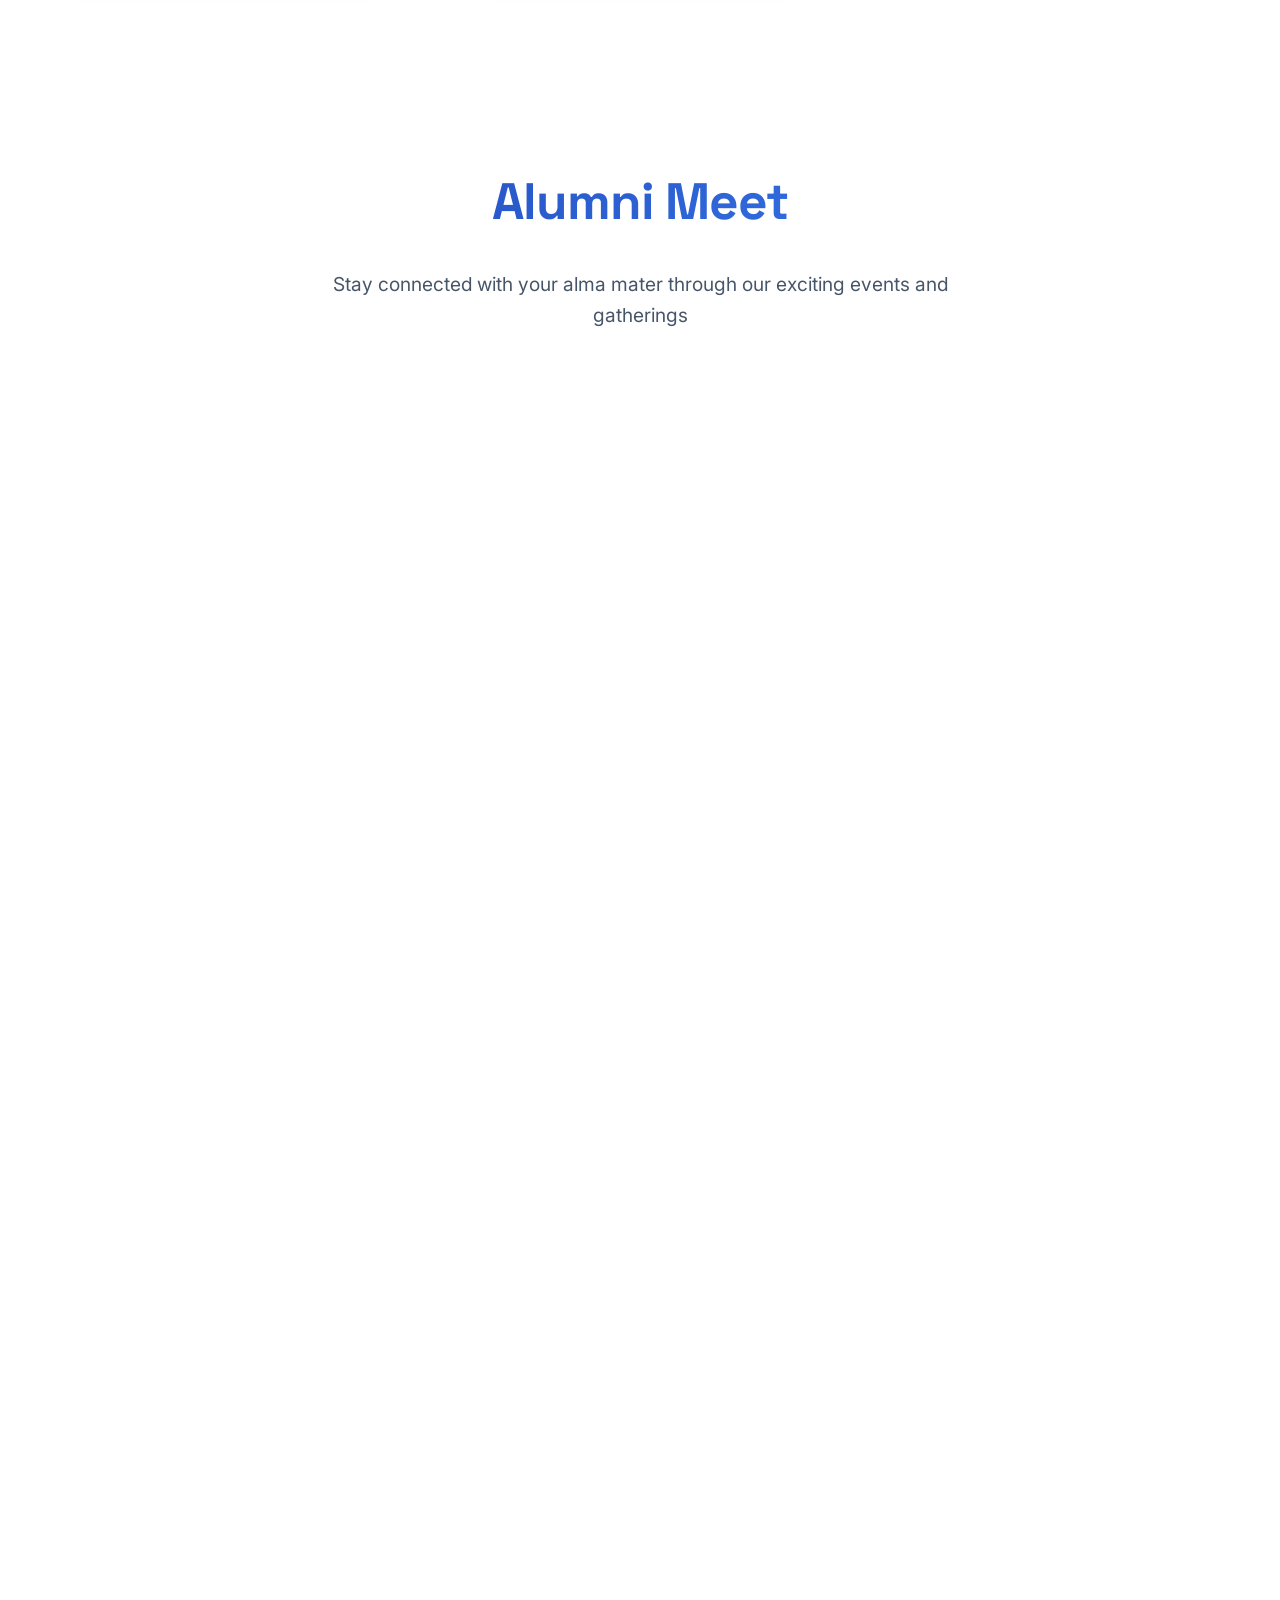
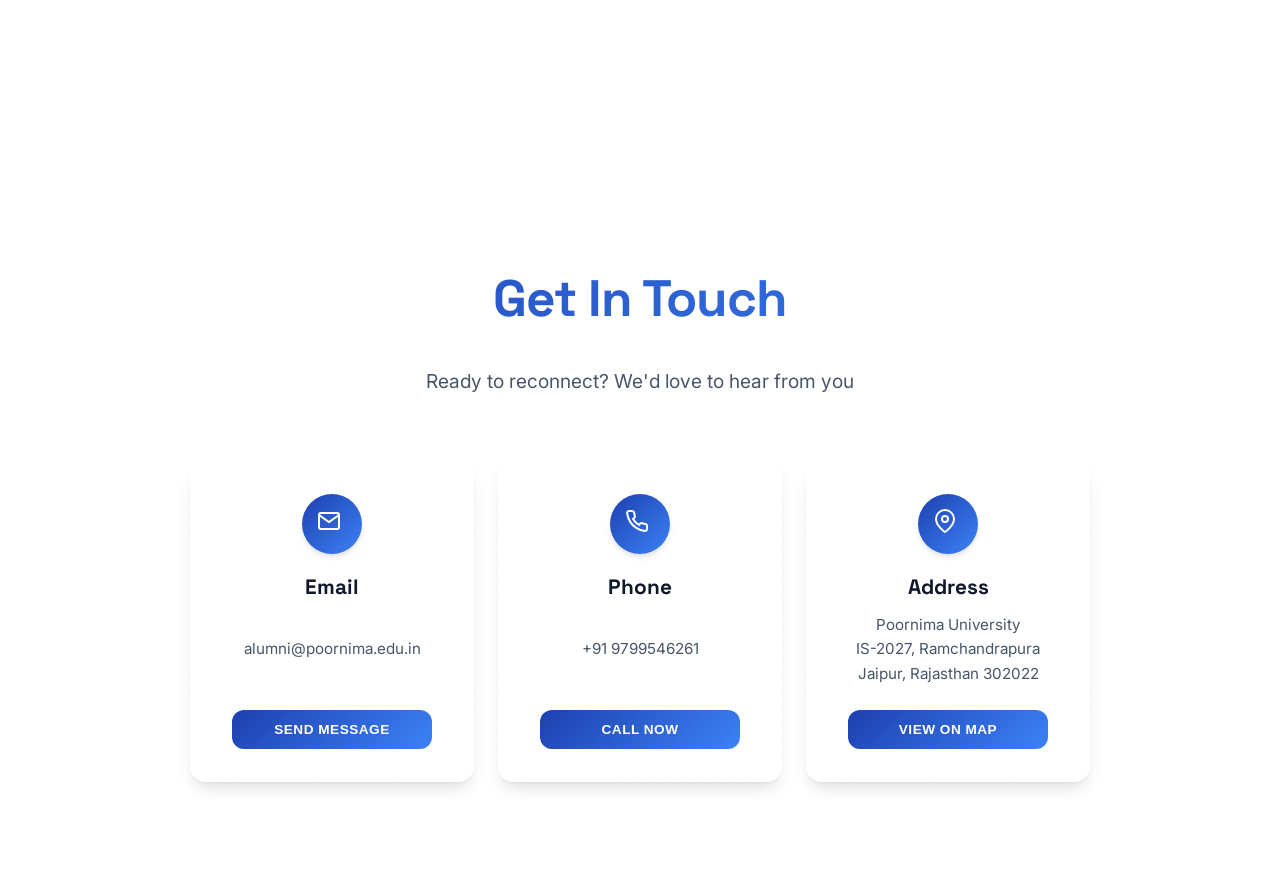
==== commit cafaf457: "updated event card" ====
--- a/index.html
+++ b/index.html
@@ -237,99 +237,364 @@
 </div>
     </section>
 
-    <section id="meet-content" class="page-section">
-      <div class="section-header animate-on-scroll">
-        <h2 class="section-title">Alumni Meet</h2>
-        <p class="section-subtitle">Stay connected with your alma mater through our exciting events and gatherings</p>
-      </div>
-      
-      <div class="meet-grid">
-        <div class="meet-card glass animate-on-scroll">
-          <div class="meet-icon">
-            <svg width="40" height="40" fill="none" stroke="currentColor" stroke-width="2">
-              <path d="M8 2v4"/>
-              <path d="M16 2v4"/>
-              <rect width="18" height="18" x="3" y="4" rx="2"/>
-              <path d="M3 10h18"/>
-              <path d="M8 14h.01"/>
-              <path d="M12 14h.01"/>
-              <path d="M16 14h.01"/>
+   <!-- Replace your existing Alumni Meet section with this updated version -->
+<!-- Alumni Meet Section - Replace your existing #meet-content section with this -->
+<section id="meet-content" class="page-section">
+  <div class="section-header animate-on-scroll">
+    <h2 class="section-title">Alumni Meet</h2>
+    <p class="section-subtitle">Stay connected with your alma mater through our exciting events and gatherings</p>
+  </div>
+
+  <div class="alumni-meet-grid">
+    <!-- Photo Gallery Card -->
+    <div class="alumni-meet-card glass animate-on-scroll" id="photoGalleryCard">
+      <div class="alumni-meet-icon">
+        <svg width="40" height="40" fill="none" stroke="currentColor" stroke-width="2">
+          <rect x="3" y="3" width="18" height="18" rx="2" ry="2"/>
+          <circle cx="8.5" cy="8.5" r="1.5"/>
+          <polyline points="21,15 16,10 5,21"/>
+        </svg>
+      </div>
+      <div class="alumni-card-content">
+        <h3>Photo Gallery</h3>
+        <p>Explore memories from our past alumni meets, events, and celebrations. Browse through our complete photo collection.</p>
+        
+        <div class="alumni-gallery-preview">
+          <div class="alumni-preview-images">
+            <img src="mask.webp" alt="Alumni event preview" />
+            <img src="standing.jpeg" alt="Alumni group preview" />
+            <img src="Screenshot_20250109-174705 (1).png" alt="Alumni celebration preview" />
+          </div>
+          <div class="alumni-view-more">+12 more photos</div>
+        </div>
+        
+        <button class="alumni-meet-btn" data-action="gallery">VIEW GALLERY</button>
+      </div>
+    </div>
+
+    <!-- Professional Workshops Card -->
+    <div class="alumni-meet-card glass animate-on-scroll">
+      <div class="alumni-meet-icon">
+        <svg width="40" height="40" fill="none" stroke="currentColor" stroke-width="2">
+          <path d="M16 4h2a2 2 0 0 1 2 2v14a2 2 0 0 1-2 2H6a2 2 0 0 1-2-2V6a2 2 0 0 1 2-2h2"/>
+          <rect width="8" height="4" x="8" y="2" rx="1"/>
+        </svg>
+      </div>
+      <div class="alumni-card-content">
+        <h3>Professional Workshops</h3>
+        <p>Enhance your skills with industry-specific workshops led by successful alumni experts in various fields.</p>
+        
+        <div class="alumni-workshop-info">
+          <div class="alumni-info-item">
+            <span class="alumni-info-label">Next Workshop:</span>
+            <span class="alumni-info-value">soon in Sept</span>
+          </div>
+          <div class="alumni-info-item">
+            <span class="alumni-info-label">Topic:</span>
+            <span class="alumni-info-value">To be Decided</span>
+          </div>
+        </div>
+        
+        <button class="alumni-meet-btn" data-action="workshop">REGISTER NOW</button>
+      </div>
+    </div>
+
+    <!-- Event After Movie Card -->
+    <div class="alumni-meet-card glass animate-on-scroll">
+      <div class="alumni-meet-icon">
+        <svg width="40" height="40" viewBox="0 0 24 24" fill="none" stroke="currentColor" stroke-width="2">
+          <polygon points="5 3 19 12 5 21 5 3"></polygon>
+        </svg>
+      </div>
+      <div class="alumni-card-content">
+        <h3>Event After Movie</h3>
+        <p>Relive the highlights and memorable moments from our latest alumni meet. Watch the complete event recap.</p>
+        
+        <div class="alumni-video-preview">
+          <img src="thumbnail.jpg" alt="After Movie Thumbnail" />
+          <div class="alumni-play-overlay">
+            <svg width="25" height="25" viewBox="0 0 24 24" fill="white">
+              <polygon points="5 3 19 12 5 21 5 3"></polygon>
             </svg>
           </div>
-          <h3>Annual Grand Meet</h3>
-          <p>Join us for our flagship annual event where alumni from all batches come together to celebrate achievements, network, and create lasting memories.</p>
-        </div>
-        
-        <div class="meet-card glass animate-on-scroll">
-          <div class="meet-icon">
-            <svg width="40" height="40" fill="none" stroke="currentColor" stroke-width="2">
-              <path d="M16 4h2a2 2 0 0 1 2 2v14a2 2 0 0 1-2 2H6a2 2 0 0 1-2-2V6a2 2 0 0 1 2-2h2"/>
-              <rect width="8" height="4" x="8" y="2" rx="1"/>
-            </svg>
-          </div>
-          <h3>Professional Workshops</h3>
-          <p>Enhance your skills with industry-specific workshops led by successful alumni experts in various fields.</p>
-        </div>
-        
-        <div class="meet-card glass animate-on-scroll">
-          <div class="meet-icon">
-            <svg width="40" height="40" fill="none" stroke="currentColor" stroke-width="2">
-              <circle cx="12" cy="12" r="10"/>
-              <path d="M9.09 9a3 3 0 0 1 5.83 1c0 2-3 3-3 3"/>
-              <path d="M12 17h.01"/>
-            </svg>
-          </div>
-          <h3>Mentorship Programs</h3>
-          <p>Connect with experienced alumni mentors who can guide your career growth and professional development.</p>
-        </div>
-      </div>
-    </section>
+        </div>
+        
+        <button class="alumni-meet-btn" data-action="video">WATCH NOW</button>
+      </div>
+    </div>
+
+    <!-- Networking Events Card -->
+    <div class="alumni-meet-card glass animate-on-scroll">
+      <div class="alumni-meet-icon">
+        <svg width="40" height="40" fill="none" stroke="currentColor" stroke-width="2">
+          <path d="M17 21v-2a4 4 0 0 0-4-4H5a4 4 0 0 0-4 4v2"/>
+          <circle cx="9" cy="7" r="4"/>
+          <path d="M23 21v-2a4 4 0 0 0-3-3.87"/>
+          <path d="M16 3.13a4 4 0 0 1 0 7.75"/>
+        </svg>
+      </div>
+      <div class="alumni-card-content">
+        <h3>Networking Events</h3>
+        <p>Connect with fellow alumni across different industries and build meaningful professional relationships.</p>
+        
+        <div class="alumni-network-stats">
+          <div class="alumni-stat">
+            <span class="alumni-stat-number">500+</span>
+            <span class="alumni-stat-label">Alumni Connected</span>
+          </div>
+          <div class="alumni-stat">
+            <span class="alumni-stat-number">50+</span>
+            <span class="alumni-stat-label">Industries</span>
+          </div>
+        </div>
+        
+        <button class="alumni-meet-btn" data-action="network">JOIN NETWORK</button>
+      </div>
+    </div>
+
+    <!-- Upcoming Events Card - Featured -->
+    <div class="alumni-meet-card glass animate-on-scroll alumni-featured-card">
+      <div class="alumni-meet-icon alumni-featured-icon">
+        <svg width="40" height="40" fill="none" stroke="currentColor" stroke-width="2">
+          <rect x="3" y="4" width="18" height="18" rx="2" ry="2"/>
+          <line x1="16" y1="2" x2="16" y2="6"/>
+          <line x1="8" y1="2" x2="8" y2="6"/>
+          <line x1="3" y1="10" x2="21" y2="10"/>
+        </svg>
+      </div>
+      <div class="alumni-card-content">
+        <h3>Upcoming Events</h3>
+        <p>Don't miss our upcoming alumni gatherings, reunions, and special celebrations. Mark your calendars!</p>
+        
+        <div class="alumni-event-highlight">
+          <div class="alumni-event-date">
+            <span class="alumni-date-day">Soon</span>
+            <span class="alumni-date-month">will be published</span>
+          </div>
+          <div class="alumni-event-details">
+            <h4>Annual Alumni Reunion 2025</h4>
+            <p>Grand celebration at university campus</p>
+          </div>
+        </div>
+        
+        <button class="alumni-meet-btn alumni-featured-btn" data-action="events">VIEW ALL EVENTS</button>
+      </div>
+    </div>
+
+    <!-- Alumni Stories Card -->
+    <div class="alumni-meet-card glass animate-on-scroll">
+      <div class="alumni-meet-icon">
+        <svg width="40" height="40" fill="none" stroke="currentColor" stroke-width="2">
+          <path d="M14 2H6a2 2 0 0 0-2 2v16a2 2 0 0 0 2 2h12a2 2 0 0 0 2-2V8z"/>
+          <polyline points="14,2 14,8 20,8"/>
+          <line x1="16" y1="13" x2="8" y2="13"/>
+          <line x1="16" y1="17" x2="8" y2="17"/>
+        </svg>
+      </div>
+      <div class="alumni-card-content">
+        <h3>Alumni Stories</h3>
+        <p>Read inspiring success stories and career journeys of our distinguished alumni making a difference worldwide.</p>
+        
+        <div class="alumni-stories-preview">
+          <div class="alumni-story-item">
+            <span class="alumni-story-title">"From Campus to CEO"</span>
+            <span class="alumni-story-author"> Yet to be published</span>
+          </div>
+        </div>
+        
+        <button class="alumni-meet-btn" data-action="stories">READ STORIES</button>
+      </div>
+    </div>
+  </div>
+
+  <!-- Interactive Elements Container -->
+  <div class="alumni-interactive-container">
+    <!-- Photo Gallery Modal -->
+    <div id="alumniGalleryModal" class="alumni-interactive-element">
+      <div class="alumni-element-header">
+        <h3>Alumni Photo Gallery</h3>
+        <button class="alumni-close-interactive" data-target="alumniGalleryModal">&times;</button>
+      </div>
+      <div class="alumni-gallery-content">
+        <div id="alumniMainDisplay" class="alumni-main-display">
+          <img src="mask.webp" alt="Alumni event" id="alumniMainImage" />
+          <div class="alumni-image-controls">
+            <button id="alumniPrevImage" class="alumni-control-btn">&#10094;</button>
+            <button id="alumniNextImage" class="alumni-control-btn">&#10095;</button>
+          </div>
+        </div>
+        <div class="alumni-thumbnail-strip">
+          <div class="alumni-thumbnail active" data-src="mask.webp">
+            <img src="mask.webp" alt="Event 1" />
+          </div>
+          <div class="alumni-thumbnail" data-src="standing.jpeg">
+            <img src="standing.jpeg" alt="Event 2" />
+          </div>
+          <div class="alumni-thumbnail" data-src="Screenshot_20250109-174705 (1).png">
+            <img src="Screenshot_20250109-174705 (1).png" alt="Event 3" />
+          </div>
+        </div>
+      </div>
+    </div>
+
+    <!-- Video Modal -->
+    <div id="alumniVideoModal" class="alumni-interactive-element">
+      <div class="alumni-element-header">
+        <h3>Alumni Meet After Movie</h3>
+        <button class="alumni-close-interactive" data-target="alumniVideoModal">&times;</button>
+      </div>
+      <div class="alumni-video-content">
+        <div class="alumni-video-wrapper">
+          <iframe 
+            id="alumniVideoFrame"
+            src=""
+            width="100%" 
+            height="400"
+            frameborder="0" 
+            allowfullscreen
+            loading="lazy">
+          </iframe>
+        </div>
+      </div>
+    </div>
+  </div>
+</section>
 
     <section id="contact-content" class="page-section">
-      <div class="section-header animate-on-scroll">
-        <h2 class="section-title">Get In Touch</h2>
-        <p class="section-subtitle">Ready to reconnect? We'd love to hear from you</p>
-      </div>
-      
-      <div class="contact-grid">
-        <div class="contact-card animate-on-scroll">
-          <div class="contact-icon">
-            <svg width="30" height="30" fill="none" stroke="currentColor" stroke-width="2">
-              <path d="M4 4h16c1.1 0 2 .9 2 2v12c0 1.1-.9 2-2 2H4c-1.1 0-2-.9-2-2V6c0-1.1.9-2 2-2z"/>
-              <polyline points="22,6 12,13 2,6"/>
-            </svg>
-          </div>
-          <h3>Email</h3>
-          <p>alumni@poornima.edu.in</p>
-        </div>
-        
-        <div class="contact-card animate-on-scroll">
-          <div class="contact-icon">
-            <svg width="30" height="30" fill="none" stroke="currentColor" stroke-width="2">
-              <path d="M22 16.92v3a2 2 0 0 1-2.18 2 19.79 19.79 0 0 1-8.63-3.07 19.5 19.5 0 0 1-6-6 19.79 19.79 0 0 1-3.07-8.67A2 2 0 0 1 4.11 2h3a2 2 0 0 1 2 1.72 12.84 12.84 0 0 0 .7 2.81 2 2 0 0 1-.45 2.11L8.09 9.91a16 16 0 0 0 6 6l1.27-1.27a2 2 0 0 1 2.11-.45 12.84 12.84 0 0 0 2.81.7A2 2 0 0 1 22 16.92z"/>
-            </svg>
-          </div>
-          <h3>Phone</h3>
-          <p>+91-8875666618</p>
-        </div>
-        
-        <div class="contact-card animate-on-scroll">
-          <div class="contact-icon">
-            <svg width="30" height="30" fill="none" stroke="currentColor" stroke-width="2">
-              <path d="M21 10c0 7-9 13-9 13s-9-6-9-13a9 9 0 0 1 18 0z"/>
-              <circle cx="12" cy="10" r="3"/>
-            </svg>
-          </div>
-          <h3>Address</h3>
-          <p>Poornima University<br>Jaipur, Rajasthan</p>
-        </div>
-      </div>
-    </section>
-
-  </main>
-
-  <div class="modal-overlay"></div>
-
+  <div class="section-header animate-on-scroll">
+    <h2 class="section-title">Get In Touch</h2>
+    <p class="section-subtitle">Ready to reconnect? We'd love to hear from you</p>
+  </div>
+  
+  <div class="contact-grid">
+    <!-- Email Card -->
+    <div class="contact-card animate-on-scroll" id="emailCard">
+      <div class="contact-icon">
+        <svg width="30" height="30" fill="none" stroke="currentColor" stroke-width="2">
+          <path d="M4 4h16c1.1 0 2 .9 2 2v12c0 1.1-.9 2-2 2H4c-1.1 0-2-.9-2-2V6c0-1.1.9-2 2-2z"/>
+          <polyline points="22,6 12,13 2,6"/>
+        </svg>
+      </div>
+      <h3>Email</h3>
+      <p>alumni@poornima.edu.in</p>
+      <button class="contact-btn" data-action="email">SEND MESSAGE</button>
+    </div>  
+    
+    <!-- Phone Card -->
+    <div class="contact-card animate-on-scroll">
+      <div class="contact-icon">
+        <svg width="30" height="30" fill="none" stroke="currentColor" stroke-width="2">
+          <path d="M22 16.92v3a2 2 0 0 1-2.18 2 19.79 19.79 0 0 1-8.63-3.07 19.5 19.5 0 0 1-6-6 19.79 19.79 0 0 1-3.07-8.67A2 2 0 0 1 4.11 2h3a2 2 0 0 1 2 1.72 12.84 12.84 0 0 0 .7 2.81 2 2 0 0 1-.45 2.11L8.09 9.91a16 16 0 0 0 6 6l1.27-1.27a2 2 0 0 1 2.11-.45 12.84 12.84 0 0 0 2.81.7A2 2 0 0 1 22 16.92z"/>
+        </svg>
+      </div>
+      <h3>Phone</h3>
+      <p>+91 9799546261</p>
+      <button class="contact-btn" data-action="phone">CALL NOW</button>
+    </div>
+    
+    <!-- Address Card -->
+    <div class="contact-card animate-on-scroll" id="addressCard">
+      <div class="contact-icon">
+        <svg width="30" height="30" fill="none" stroke="currentColor" stroke-width="2">
+          <path d="M21 10c0 7-9 13-9 13s-9-6-9-13a9 9 0 0 1 18 0z"/>
+          <circle cx="12" cy="10" r="3"/>
+        </svg>
+      </div>
+      <h3>Address</h3>
+      <p>Poornima University<br>IS-2027, Ramchandrapura<br>Jaipur, Rajasthan 302022</p>
+      <button class="contact-btn" data-action="map">VIEW ON MAP</button>
+    </div>
+  </div>
+  
+  <!-- Interactive Elements Container -->
+  <div class="contact-interactive-container">
+    <!-- Google Form Container -->
+    <div id="googleFormContainer" class="interactive-element">
+      <div class="element-header">
+        <h3>Send us a Message</h3>
+        <button class="close-interactive" data-target="googleFormContainer">&times;</button>
+      </div>
+      <div class="form-wrapper">
+        <iframe 
+          id="googleFormFrame"
+          src=""
+          width="100%" 
+          height="600"
+          frameborder="0" 
+          marginheight="0" 
+          marginwidth="0"
+          loading="lazy">
+          Loading...
+        </iframe>
+      </div>
+    </div>
+    
+    <!-- Map Container -->
+    <div id="mapContainer" class="interactive-element">
+      <div class="element-header">
+        <h3>Find Us Here</h3>
+        <button class="close-interactive" data-target="mapContainer">&times;</button>
+      </div>
+      <div class="map-wrapper">
+        <iframe 
+          id="mapFrame"
+          src=""
+          width="100%" 
+          height="450" 
+          style="border:0;" 
+          allowfullscreen="" 
+          loading="lazy" 
+          referrerpolicy="no-referrer-when-downgrade">
+        </iframe>
+        <div class="map-overlay">
+          <div class="address-info">
+            <h4>Poornima University Alumni Society</h4>
+            <p>IS-2027, Ramchandrapura, Jaipur, Rajasthan 302022, India</p>
+            <div class="quick-actions">
+              <button class="quick-action-btn" id="getDirections">Get Directions</button>
+              <button class="quick-action-btn" id="viewLargerMap">View Larger Map</button>
+            </div>
+          </div>
+        </div>
+      </div>
+    </div>
+  </div>
+</section>
+
+<!-- Enhanced Contact Modal -->
+<div id="contactModal" class="contact-modal-overlay">
+  <div class="contact-modal-content">
+    <div class="modal-header">
+      <h2>Get In Touch</h2>
+      <span class="contact-close-button">&times;</span>
+    </div>
+    <form id="contactForm" class="contact-form">
+      <div class="form-group">
+        <input type="text" name="name" id="userName" placeholder=" " required>
+        <label for="userName">Your Name</label>
+      </div>
+      <div class="form-group">
+        <input type="email" name="email" id="userEmail" placeholder=" " required>
+        <label for="userEmail">Email Address</label>
+      </div>
+      <div class="form-group">
+        <input type="text" name="subject" id="userSubject" placeholder=" " required>
+        <label for="userSubject">Subject</label>
+      </div>
+      <div class="form-group">
+        <textarea name="message" id="userMessage" rows="5" placeholder=" " required></textarea>
+        <label for="userMessage">Your Message</label>
+      </div>
+      <button type="submit" class="submit-btn">
+        <span class="btn-text">Send Message</span>
+        <span class="btn-loading">Sending...</span>
+        <svg class="btn-icon" width="20" height="20" fill="none" stroke="currentColor" stroke-width="2">
+          <path d="M5 12h14M12 5l7 7-7 7"/>
+        </svg>
+      </button>
+    </form>
+  </div>
+</div>
   <script src="script.js"></script>
 
   <script>
@@ -533,6 +798,23 @@
         observer.observe(statsSection);
       }
     });
+    const modal = document.getElementById("contactModal");
+    const emailCard = document.getElementById("emailCard");
+    const closeButton = document.querySelector(".close-button");
+
+    emailCard.onclick = function() {
+      modal.style.display = "block";
+    }
+
+    closeButton.onclick = function() {
+      modal.style.display = "none";
+    }
+
+    window.onclick = function(event) {
+      if (event.target == modal) {
+        modal.style.display = "none";
+      }
+    }
   </script>
 </body>
 </html>
--- a/style.css
+++ b/style.css
@@ -1,800 +1,2340 @@
+  /* ========================================= */
+  /* --- Google Fonts Import --- */
+  /* ========================================= */
+  @import url('https://fonts.googleapis.com/css2?family=Inter:wght@300;400;500;600;700;800&family=Space+Grotesk:wght@300;400;500;600;700&display=swap');
+
+  /* ========================================= */
+  /* --- Modern CSS Variables --- */
+  /* ========================================= */
+  :root {
+    /* Enhanced Professional Color Palette */
+    --primary-gradient: linear-gradient(135deg, #1e40af 0%, #3b82f6 100%);
+    --secondary-gradient: linear-gradient(135deg, #059669 0%, #10b981 100%);
+    --gold-gradient: linear-gradient(135deg, #f59e0b 0%, #fbbf24 100%);
+    --accent-gradient: linear-gradient(135deg, #8b5cf6 0%, #a855f7 100%);
+    
+    --bg-primary: #ffffff;
+    --bg-secondary: #f8fafc;
+    --bg-tertiary: #f1f5f9;
+    --text-primary: #0f172a;
+    --text-secondary: #475569;
+    --text-muted: #94a3b8;
+    
+    --pu-blue: #1e40af;
+    --pu-gold: #f59e0b;
+    --accent-purple: #8b5cf6;
+    --accent-green: #059669;
+    
+    --glass-bg: rgba(255, 255, 255, 0.95);
+    --glass-border: rgba(255, 255, 255, 0.2);
+    
+    --shadow-sm: 0 1px 2px 0 rgb(0 0 0 / 0.05);
+    --shadow-md: 0 4px 6px -1px rgb(0 0 0 / 0.1), 0 2px 4px -2px rgb(0 0 0 / 0.1);
+    --shadow-lg: 0 10px 15px -3px rgb(0 0 0 / 0.1), 0 4px 6px -4px rgb(0 0 0 / 0.1);
+    --shadow-xl: 0 20px 25px -5px rgb(0 0 0 / 0.1), 0 8px 10px -6px rgb(0 0 0 / 0.1);
+    --shadow-2xl: 0 25px 50px -12px rgb(0 0 0 / 0.25);
+    
+    --border-radius-sm: 8px;
+    --border-radius-md: 12px;
+    --border-radius-lg: 16px;
+    --border-radius-xl: 24px;
+    
+    --spacing-xs: 0.5rem;
+    --spacing-sm: 1rem;
+    --spacing-md: 1.5rem;
+    --spacing-lg: 2rem;
+    --spacing-xl: 3rem;
+    --spacing-2xl: 4rem;
+    
+    --font-primary: 'Inter', -apple-system, BlinkMacSystemFont, system-ui, sans-serif;
+    --font-display: 'Space Grotesk', 'Inter', sans-serif;
+
+    /* Header heights for consistent spacing */
+    --header-height: 80px;
+    --header-height-scrolled: 70px;
+  }
+
+  /* Dark Theme */
+  body.dark-theme {
+    --bg-primary: #0f172a;
+    --bg-secondary: #1e293b;
+    --bg-tertiary: #334155;
+    --text-primary: #f8fafc;
+    --text-secondary: #cbd5e1;
+    --text-muted: #64748b;
+    --glass-bg: rgba(15, 23, 42, 0.95);
+    --glass-border: rgba(148, 163, 184, 0.2);
+  }
+
+  /* ========================================= */
+  /* --- Base Styles --- */
+  /* ========================================= */
+  * {
+    box-sizing: border-box;
+    margin: 0;
+    padding: 0;
+  }
+
+  html {
+    scroll-behavior: smooth;
+    font-size: 16px;
+  }
+
+  body {
+    font-family: var(--font-primary);
+    background: var(--bg-primary);
+    color: var(--text-primary);
+    line-height: 1.7;
+    font-weight: 400;
+    transition: all 0.3s cubic-bezier(0.4, 0, 0.2, 1);
+    overflow-x: hidden;
+  }
+
+  body.modal-open {
+    overflow: hidden;
+  }
+
+  /* ========================================= */
+  /* --- MODERN COMBINED HEADER --- */
+  /* ========================================= */
+  header#main-header {
+    position: fixed;
+    top: 0;
+    left: 0;
+    right: 0;
+    background: var(--glass-bg);
+    backdrop-filter: blur(20px);
+    -webkit-backdrop-filter: blur(20px);
+    padding: 0 2rem;
+    height: var(--header-height);
+    z-index: 1000;
+    transition: all 0.3s cubic-bezier(0.4, 0, 0.2, 1);
+    box-shadow: var(--shadow-md);
+    
+    /* This creates the new layout */
+    display: flex;
+    justify-content: space-between;
+    align-items: center;
+  }
+
+  body.dark-theme header {
+    /* This rule is fine as is */
+  }
+
+  header.scrolled {
+    height: var(--header-height-scrolled);
+    box-shadow: var(--shadow-lg);
+    padding: 0 2rem;
+  }
+
+  .logo-container {
+    display: flex;
+    align-items: center;
+    gap: var(--spacing-sm);
+    flex-shrink: 0; /* Prevents logo from shrinking on small screens */
+  }
+
+  .logo img {
+    height: 45px;
+    transition: all 0.3s ease;
+    filter: drop-shadow(0 2px 4px rgba(0,0,0,0.1));
+  }
+
+  header.scrolled .logo img {
+    height: 38px;
+  }
+
+  .logo-text {
+    font-family: var(--font-display);
+    font-weight: 700;
+    font-size: 1.25rem;
+    background: var(--primary-gradient);
+    -webkit-background-clip: text;
+    -webkit-text-fill-color: transparent;
+    background-clip: text;
+    margin-left: 0.5rem;
+  }
+
+  #theme-toggle {
+    background: var(--glass-bg);
+    backdrop-filter: blur(10px);
+    border: 1px solid var(--glass-border);
+    border-radius: 50%;
+    width: 44px;
+    height: 44px;
+    display: flex;
+    align-items: center;
+    justify-content: center;
+    cursor: pointer;
+    transition: all 0.3s cubic-bezier(0.4, 0, 0.2, 1);
+    box-shadow: var(--shadow-sm);
+    flex-shrink: 0; /* Prevents button from shrinking */
+  }
+
+  #theme-toggle:hover {
+    transform: scale(1.05);
+    box-shadow: var(--shadow-md);
+    background: var(--accent-gradient);
+  }
+
+  #theme-toggle svg {
+    width: 20px;
+    height: 20px;
+    stroke: var(--text-primary);
+    transition: all 0.3s ease;
+  }
+
+  #theme-toggle:hover svg {
+    stroke: white;
+  }
+
+  .moon { display: none; }
+  body.dark-theme .sun { display: none; }
+  body.dark-theme .moon { display: block; }
+
+  /* Navigation is now a simple flex item inside the header */
+  .alumni-nav {
+    /* No special positioning or background styles are needed anymore */
+  }
+
+  .alumni-nav ul {
+    list-style: none;
+    display: flex;
+    margin: 0;
+    padding: 0;
+    gap: 0.25rem;
+  }
+
+  .alumni-nav ul li a {
+    display: block;
+    padding: 0.75rem 1.5rem;
+    text-decoration: none;
+    color: var(--text-secondary);
+    font-weight: 600;
+    font-size: 0.95rem;
+    border-radius: var(--border-radius-md);
+    position: relative;
+    transition: all 0.3s cubic-bezier(0.4, 0, 0.2, 1);
+    white-space: nowrap;
+  }
+
+  .alumni-nav ul li a:hover {
+    color: var(--text-primary);
+    background: rgba(30, 64, 175, 0.1);
+    transform: translateY(-1px);
+  }
+
+  .alumni-nav ul li a.active {
+    background: var(--primary-gradient);
+    color: white;
+    box-shadow: 0 4px 12px rgba(30, 64, 175, 0.3);
+    transform: translateY(-1px);
+  }
+
+  /* ========================================= */
+  /* --- Enhanced Hero Section --- */
+  /* ========================================= */
+  .hero-section {
+    position: relative;
+    height: 100vh;
+    min-height: 600px;
+    overflow: hidden;
+    display: flex;
+    align-items: center;
+    justify-content: center;
+    box-sizing: border-box; /* Ensures padding is included in height */
+    
+    /* Pushes content down to clear the new single header */
+    padding-top: var(--header-height);
+    transition: padding-top 0.3s cubic-bezier(0.4, 0, 0.2, 1);
+  }
+
+  /* Adjusts padding when the header shrinks on scroll */
+  body.scrolled .hero-section {
+    padding-top: var(--header-height-scrolled);
+  }
+
+  .hero {
+    position: absolute;
+    top: 0;
+    left: 0;
+    width: 100%;
+    height: 100%;
+    overflow: hidden;
+  }
+
+  .slide {
+    position: absolute;
+    top: 0;
+    left: 0;
+    width: 100%;
+    height: 100%;
+    opacity: 0;
+    transition: opacity 1.5s cubic-bezier(0.4, 0, 0.2, 1);
+  }
+
+  .slide.active {
+    opacity: 1;
+  }
+
+  .hero-img {
+    width: 100%;
+    height: 100%;
+    object-fit: cover;
+    object-position: center;
+    transition: transform 10s ease-out;
+  }
+
+  .slide.active .hero-img {
+    transform: scale(1.05);
+  }
+
+  .hero-overlay {
+    position: absolute;
+    top: 0;
+    left: 0;
+    width: 100%;
+    height: 100%;
+    background: linear-gradient(to top, rgba(0, 0, 0, 0.7) 0%, rgba(0, 0, 0, 0.3) 100%);
+  }
+
+  .hero-content {
+    position: relative;
+    z-index: 10;
+    text-align: center;
+    color: white;
+    max-width: 900px;
+    padding: 0 2rem;
+  }
+
+  .hero-title {
+    font-family: var(--font-display);
+    font-size: clamp(2.5rem, 6vw, 4.5rem);
+    font-weight: 800;
+    margin-bottom: 1.5rem;
+    text-shadow: 0 4px 20px rgba(0,0,0,0.4);
+    line-height: 1.1;
+    letter-spacing: -0.02em;
+  }
+
+  .hero-subtitle {
+    font-size: clamp(1.1rem, 2.5vw, 1.4rem);
+    font-weight: 400;
+    opacity: 0.95;
+    margin-bottom: 2.5rem;
+    text-shadow: 0 2px 10px rgba(0,0,0,0.3);
+    max-width: 700px;
+    margin-left: auto;
+    margin-right: auto;
+  }
+
+  .cta-button {
+    display: inline-flex;
+    align-items: center;
+    gap: 0.75rem;
+    padding: 1.2rem 2.5rem;
+    background: var(--gold-gradient);
+    color: white;
+    text-decoration: none;
+    border-radius: var(--border-radius-md);
+    font-weight: 600;
+    font-size: 1.1rem;
+    box-shadow: var(--shadow-xl);
+    transition: all 0.4s cubic-bezier(0.4, 0, 0.2, 1);
+    border: none;
+    cursor: pointer;
+    text-shadow: none;
+  }
+
+  .cta-button:hover {
+    transform: translateY(-3px) scale(1.02);
+    box-shadow: var(--shadow-2xl);
+    background: linear-gradient(135deg, #f59e0b 0%, #d97706 100%);
+  }
+
+  /* Navigation Arrows */
+  .hero .prev, .hero .next {
+    position: absolute;
+    top: 50%;
+    transform: translateY(-50%);
+    background: rgba(255, 255, 255, 0.2);
+    backdrop-filter: blur(10px);
+    color: white;
+    border: 1px solid rgba(255, 255, 255, 0.3);
+    padding: 1rem;
+    font-size: 1.2rem;
+    cursor: pointer;
+    border-radius: 50%;
+    width: 50px;
+    height: 50px;
+    display: flex;
+    align-items: center;
+    justify-content: center;
+    transition: all 0.3s cubic-bezier(0.4, 0, 0.2, 1);
+    z-index: 10;
+  }
+
+  .hero .prev:hover, .hero .next:hover {
+    background: rgba(255, 255, 255, 0.3);
+    transform: translateY(-50%) scale(1.1);
+    box-shadow: var(--shadow-lg);
+  }
+
+  .hero .prev { left: 2rem; }
+  .hero .next { right: 2rem; }
+
+  /* ========================================= */
+  /* --- Stats Bar --- */
+  /* ========================================= */
+  .stats-bar {
+    background: var(--primary-gradient);
+    color: white;
+    display: flex;
+    justify-content: space-around;
+    padding: 3rem 1rem;
+    text-align: center;
+  }
+
+  .stat-item {
+    padding: 0 1rem;
+  }
+
+  .stat-number {
+    font-family: var(--font-display);
+    font-size: clamp(2.2rem, 5vw, 3.5rem);
+    font-weight: 700;
+    margin: 0;
+    line-height: 1;
+  }
+
+  .stat-label {
+    font-family: var(--font-primary);
+    font-size: 1rem;
+    font-weight: 500;
+    opacity: 0.9;
+    margin-top: 0.75rem;
+  }
+
+  /* Makes the stats bar stack vertically on smaller screens */
+  @media (max-width: 767px) {
+    .stats-bar {
+      flex-direction: column;
+      gap: 2.5rem;
+      padding: 2.5rem 1rem;
+    }
+  }
+
+  /* ========================================= */
+  /* --- Professional Section Layouts --- */
+  /* ========================================= */
+  .page-section {
+    padding: var(--spacing-2xl) var(--spacing-lg);
+    transition: all 0.3s ease;
+  }
+
+  .section-header {
+    text-align: center;
+    margin-bottom: var(--spacing-2xl);
+  }
+
+  .section-title {
+    font-family: var(--font-display);
+    font-size: clamp(2.2rem, 5vw, 3.2rem);
+    font-weight: 700;
+    margin-bottom: var(--spacing-md);
+    background: var(--primary-gradient);
+    -webkit-background-clip: text;
+    -webkit-text-fill-color: transparent;
+    background-clip: text;
+    position: relative;
+    letter-spacing: -0.02em;
+  }
+
+  .section-subtitle {
+    font-size: 1.2rem;
+    color: var(--text-secondary);
+    max-width: 650px;
+    margin: 0 auto;
+    line-height: 1.6;
+  }
+
+  /* ========================================= */
+  /* --- Enhanced Overview Section --- */
+  /* ========================================= */
+  #home-content .overview {
+    background: linear-gradient(135deg, var(--bg-secondary) 0%, var(--bg-tertiary) 100%);
+    border-radius: var(--border-radius-xl);
+    margin: var(--spacing-xl) 0;
+    overflow: hidden;
+    box-shadow: var(--shadow-lg);
+  }
+
+  .overview-container {
+    max-width: 1200px;
+    margin: 0 auto;
+    display: grid;
+    grid-template-columns: 1fr;
+    gap: var(--spacing-xl);
+    align-items: center;
+  }
+
+  .overview-image {
+    position: relative;
+    border-radius: var(--border-radius-lg);
+    overflow: hidden;
+    box-shadow: var(--shadow-xl);
+  }
+
+  .overview-image img {
+    width: 100%;
+    height: 400px;
+    object-fit: cover;
+    transition: transform 0.6s cubic-bezier(0.4, 0, 0.2, 1);
+  }
+
+  .overview-image:hover img {
+    transform: scale(1.05);
+  }
+
+  .overview-text {
+    padding: var(--spacing-xl);
+  }
+
+  .overview-text h2 {
+    font-family: var(--font-display);
+    font-size: 2.8rem;
+    font-weight: 700;
+    margin-bottom: var(--spacing-md);
+    background: var(--primary-gradient);
+    -webkit-background-clip: text;
+    -webkit-text-fill-color: transparent;
+    background-clip: text;
+    letter-spacing: -0.02em;
+  }
+
+  .overview-text p {
+    font-size: 1.1rem;
+    line-height: 1.8;
+    color: var(--text-secondary);
+    margin-bottom: var(--spacing-md);
+  }
+
+  /* ========================================= */
+  /* --- OPTIMIZED COMMITTEE CARDS --- */
+  /* ========================================= */
+  .events {
+    max-width: 1400px;
+    margin: 0 auto;
+  }
+
+  .event-grid {
+    display: grid;
+    grid-template-columns: repeat(auto-fit, minmax(300px, 1fr));
+    gap: 2rem 1.5rem;
+    justify-items: center;
+    margin-top: 5rem;
+    padding-bottom: 3rem;
+  }
+
+  .event-card {
+    background: var(--bg-secondary);
+    border-radius: var(--border-radius-lg);
+    padding: 0;
+    text-align: center;
+    position: relative;
+    box-shadow: var(--shadow-lg);
+    transition: all 0.3s cubic-bezier(0.4, 0, 0.2, 1);
+    border: 1px solid var(--glass-border);
+    width: 100%;
+    max-width: 320px;
+    
+    /* Flex container for proper alignment */
+    display: flex;
+    flex-direction: column;
+  }
+
+  .event-card:hover {
+    transform: translateY(-8px);
+    box-shadow: var(--shadow-2xl);
+  }
+
+  /* Profile Image Container */
+  .event-card .card-image {
+    width: 100px;
+    height: 100px;
+    border-radius: 50%;
+    overflow: hidden;
+    position: absolute;
+    top: -50px;
+    left: 50%;
+    transform: translateX(-50%);
+    border: 4px solid var(--bg-primary);
+    box-shadow: var(--shadow-lg);
+    z-index: 2;
+  }
+
+  .event-card .card-image img {
+    display: block;
+    width: 100%;
+    height: 100%;
+    object-fit: cover;
+    transition: transform 0.3s ease;
+  }
+
+  .event-card:hover .card-image img {
+    transform: scale(1.1);
+  }
+
+  /* Card Content Container - This is the key fix */
+  .event-card .card-info {
+    flex: 1;
+    display: flex;
+    flex-direction: column;
+    padding: 3.5rem 1.5rem 1.5rem 1.5rem;
+    height: 100%; /* Ensures full height usage */
+  }
+
+  /* Top section with name and role */
+  .card-header {
+    flex-shrink: 0; /* Prevents shrinking */
+    margin-bottom: 1rem;
+  }
+
+  /* Name Styling */
+  .event-card .card-info h3 {
+    font-family: var(--font-display);
+    font-size: 1.4rem;
+    font-weight: 700;
+    color: var(--text-primary);
+    margin: 0 0 0.5rem 0;
+    line-height: 1.2;
+    word-wrap: break-word;
+    hyphens: auto;
+  }
+
+  /* Role Badge */
+  .event-card .role {
+    display: inline-block;
+    background: var(--gold-gradient);
+    color: white;
+    padding: 0.4rem 1rem;
+    border-radius: var(--border-radius-sm);
+    font-size: 0.85rem;
+    font-weight: 600;
+    box-shadow: var(--shadow-sm);
+    text-transform: uppercase;
+    letter-spacing: 0.5px;
+  }
+
+  /* Bio Text - This will expand to fill available space */
+  .event-card .card-bio {
+    font-size: 0.95rem;
+    color: var(--text-secondary);
+    line-height: 1.6;
+    margin: 1rem 0;
+    display: -webkit-box;
+    -webkit-line-clamp: 4;
+    -webkit-box-orient: vertical;
+    overflow: hidden;
+  }
+
+  /* Card Footer - LinkedIn button container */
+  .card-footer {
+    flex-shrink: 0; /* Prevents shrinking */
+    margin-top: auto; /* Pushes to bottom */
+    padding-top: 1rem;
+  }
+
+  /* Social Link - LinkedIn */
+  .social-link {
+    display: inline-flex;
+    align-items: center;
+    justify-content: center;
+    width: 40px;
+    height: 40px;
+    background: rgba(30, 64, 175, 0.1);
+    border: 2px solid transparent;
+    border-radius: 50%;
+    text-decoration: none;
+    transition: all 0.3s cubic-bezier(0.4, 0, 0.2, 1);
+    margin: auto;
+  }
+
+  .social-link svg {
+    width: 18px;
+    height: 18px;
+    stroke: var(--pu-blue);
+    transition: all 0.3s ease;
+  }
+
+  .social-link:hover {
+    background: var(--primary-gradient);
+    border-color: var(--pu-blue);
+    transform: translateY(-2px) scale(1.1);
+    box-shadow: var(--shadow-md);
+  }
+
+  .social-link:hover svg {
+    stroke: white;
+  }
+
+  /* ========================================= */
+  /* --- Enhanced Modal System --- */
+  /* ========================================= */
+  .modal-overlay {
+    position: fixed;
+    top: 0;
+    left: 0;
+    width: 100%;
+    height: 100%;
+    background: rgba(0, 0, 0, 0.8);
+    backdrop-filter: blur(8px);
+    -webkit-backdrop-filter: blur(8px);
+    z-index: 2000;
+    opacity: 0;
+    visibility: hidden;
+    transition: all 0.4s cubic-bezier(0.4, 0, 0.2, 1);
+  }
+
+  .modal-overlay.active {
+    opacity: 1;
+    visibility: visible;
+  }
+
+  .event-card.expanded {
+    position: fixed;
+    top: 50%;
+    left: 50%;
+    transform: translate(-50%, -50%) scale(0.9);
+    width: 90%;
+    max-width: 500px;
+    z-index: 3001;
+    cursor: default;
+    box-shadow: var(--shadow-2xl);
+    opacity: 0;
+    transition: all 0.4s cubic-bezier(0.4, 0, 0.2, 1);
+  }
+
+  .event-card.expanded.visible {
+    transform: translate(-50%, -50%) scale(1);
+    opacity: 1;
+  }
+
+  .event-card.expanded:hover {
+    transform: translate(-50%, -50%) scale(1);
+  }
+
+  .event-card.expanded .card-details {
+    max-height: 300px;
+    padding-top: var(--spacing-lg);
+  }
+
+  .card-close-button {
+    position: absolute;
+    top: 1rem;
+    right: 1rem;
+    width: 32px;
+    height: 32px;
+    background: rgba(0,0,0,0.6);
+    backdrop-filter: blur(10px);
+    color: white;
+    border: none;
+    border-radius: 50%;
+    font-size: 1.2rem;
+    cursor: pointer;
+    display: none;
+    align-items: center;
+    justify-content: center;
+    transition: all 0.3s ease;
+    z-index: 10;
+  }
+
+  .event-card.expanded .card-close-button {
+    display: flex;
+  }
+
+  .card-close-button:hover {
+    background: rgba(220, 38, 38, 0.8);
+    transform: scale(1.1);
+  }
+
+  /* Hide legacy card details */
+  .card-details {
+    display: none;
+  }
+
+  /* ========================================= */
+  /* --- Alumni Meet & Contact Sections --- */
+  /* ========================================= */
+  .meet-grid, .contact-grid {
+    display: grid;
+    grid-template-columns: repeat(auto-fit, minmax(300px, 1fr));
+    gap: var(--spacing-xl);
+    margin-top: var(--spacing-xl);
+  }
+
+  .meet-card, .contact-card {
+    background: var(--bg-primary);
+    border-radius: var(--border-radius-lg);
+    padding: var(--spacing-xl);
+    text-align: center;
+    box-shadow: var(--shadow-lg);
+    border: 1px solid rgba(148, 163, 184, 0.1);
+    transition: all 0.3s cubic-bezier(0.4, 0, 0.2, 1);
+  }
+
+  .meet-card:hover, .contact-card:hover {
+    transform: translateY(-5px);
+    box-shadow: var(--shadow-xl);
+  }
+
+  .meet-card {
+    background: linear-gradient(135deg, rgba(255, 255, 255, 0.9) 0%, rgba(248, 250, 252, 0.9) 100%);
+    backdrop-filter: blur(20px);
+    border: 1px solid rgba(255, 255, 255, 0.2);
+  }
+
+  .meet-icon, .contact-icon {
+    width: 70px;
+    height: 70px;
+    margin: 0 auto 1.5rem;
+    background: var(--primary-gradient);
+    border-radius: 50%;
+    display: flex;
+    align-items: center;
+    justify-content: center;
+    color: white;
+    box-shadow: var(--shadow-md);
+  }
+
+  .meet-card h3, .contact-card h3 {
+    font-family: var(--font-display);
+    font-size: 1.4rem;
+    font-weight: 700;
+    margin-bottom: 1rem;
+    color: var(--text-primary);
+  }
+
+  .meet-card p, .contact-card p {
+    color: var(--text-secondary);
+    line-height: 1.7;
+    margin: 0;
+  }
+
+  /* ========================================= */
+  /* --- Scroll Animations --- */
+  /* ========================================= */
+  .animate-on-scroll {
+    opacity: 0;
+    transform: translateY(30px);
+    transition: all 0.8s cubic-bezier(0.4, 0, 0.2, 1);
+  }
+
+  .animate-on-scroll.visible {
+    opacity: 1;
+    transform: translateY(0);
+  }
+
+  /* ========================================= */
+  /* --- Mobile Hamburger Menu --- */
+  /* ========================================= */
+  .menu-toggle {
+    display: none; /* Hidden by default on desktop */
+    width: 30px;
+    height: 22px;
+    position: relative;
+    cursor: pointer;
+    background: none;
+    border: none;
+    z-index: 1001; /* Ensures it's above other elements */
+  }
+
+  .menu-toggle span {
+    display: block;
+    position: absolute;
+    height: 3px;
+    width: 100%;
+    background: var(--text-primary);
+    border-radius: 3px;
+    opacity: 1;
+    left: 0;
+    transition: .25s ease-in-out;
+  }
+
+  /* Position the three lines of the hamburger icon */
+  .menu-toggle span:nth-child(1) { top: 0px; }
+  .menu-toggle span:nth-child(2) { top: 9px; }
+  .menu-toggle span:nth-child(3) { top: 18px; }
+
+  /* Animate to an "X" when active */
+  .menu-toggle.active span:nth-child(1) {
+    top: 9px;
+    transform: rotate(135deg);
+  }
+  .menu-toggle.active span:nth-child(2) {
+    opacity: 0;
+    left: -30px;
+  }
+  .menu-toggle.active span:nth-child(3) {
+    top: 9px;
+    transform: rotate(-135deg);
+  }
+
+  /* ========================================= */
+  /* --- Responsive Design --- */
+  /* ========================================= */
+  @media (min-width: 768px) {
+    .overview-container {
+      grid-template-columns: 1fr 1fr;
+    }
+
+    .overview-text {
+      text-align: left;
+    }
+
+    .overview-text h2 {
+      text-align: left;
+    }
+  }
+
+  @media (max-width: 767px) {
+    :root {
+      --header-height: 70px;
+      --header-height-scrolled: 65px;
+    }
+
+    header#main-header {
+      padding: 0 1rem;
+    }
+    
+    .logo-text {
+      display: none;
+    }
+
+    /* Hide the full navigation links */
+    .alumni-nav {
+      display: none;
+      position: absolute;
+      top: 100%; /* Position it right below the header */
+      left: 0;
+      right: 0;
+      background: var(--bg-primary);
+      padding: 1rem 0;
+      box-shadow: var(--shadow-lg);
+      border-top: 1px solid rgba(0,0,0,0.1);
+    }
+
+    /* Show the nav when the button is clicked */
+    .alumni-nav.active {
+      display: block;
+    }
+    
+    .alumni-nav ul {
+      flex-direction: column;
+      align-items: center;
+      gap: 1rem;
+    }
+
+    /* Show the hamburger button on mobile */
+    .menu-toggle {
+      display: block;
+    }
+    
+    /* Hide the theme toggle on mobile to save space */
+    #theme-toggle {
+      display: none;
+    }
+
+    .hero .prev, .hero .next {
+      display: none;
+    }
+
+    .page-section {
+      padding: var(--spacing-xl) var(--spacing-sm);
+    }
+
+    /* Mobile optimizations for committee cards */
+    .event-grid {
+      grid-template-columns: 1fr;
+      gap: 2rem;
+      margin-top: 4rem;
+    }
+
+    .event-card {
+      max-width: 280px;
+    }
+
+    .event-card .card-image {
+      width: 80px;
+      height: 80px;
+      top: -40px;
+    }
+
+    .event-card .card-info {
+      padding: 3rem 1.25rem 1.25rem 1.25rem;
+    }
+
+    .event-card .card-info h3 {
+      font-size: 1.2rem;
+    }
+
+    .event-card .role {
+      font-size: 0.8rem;
+      padding: 0.3rem 0.8rem;
+    }
+
+    .event-card .card-bio {
+      font-size: 0.9rem;
+      -webkit-line-clamp: 3;
+    }
+
+    .meet-grid, .contact-grid {
+      grid-template-columns: 1fr;
+    }
+
+    /* Mobile hero optimizations */
+    .hero-title {
+      font-size: clamp(2rem, 8vw, 3rem);
+      line-height: 1.2;
+    }
+
+    .hero-subtitle {
+      font-size: 1rem;
+      margin-bottom: 2rem;
+    }
+
+    .cta-button {
+      padding: 0.9rem 1.8rem;
+      font-size: 1rem;
+    }
+    
+    /* Mobile stats optimizations */
+    .stat-number {
+      font-size: clamp(2rem, 8vw, 2.5rem);
+    }
+
+    /* Mobile logo optimizations */
+    header.scrolled .logo img {
+      height: 35px;
+    }
+
+    .logo img {
+      height: 40px;
+    }
+  }
+
+  /* ========================================= */
+  /* --- Additional Mobile Optimizations --- */
+  /* ========================================= */
+  @media (max-width: 480px) {
+    .event-card {
+      max-width: 260px;
+      height: 360px;
+    }
+
+    .event-card .card-info h3 {
+      font-size: 1.1rem;
+    }
+
+    .event-card .card-bio {
+      font-size: 0.85rem;
+    }
+
+    .social-link {
+      width: 36px;
+      height: 36px;
+    }
+
+    .social-link svg {
+      width: 16px;
+      height: 16px;
+    }
+  }
+
+  /* ========================================= */
+  /* --- Utility Classes --- */
+  /* ========================================= */
+  .glass {
+    background: rgba(255, 255, 255, 0.25);
+    backdrop-filter: blur(20px);
+    -webkit-backdrop-filter: blur(20px);
+    border: 1px solid rgba(255, 255, 255, 0.18);
+  }
+
+  .gradient-text {
+    background: var(--primary-gradient);
+    -webkit-background-clip: text;
+    -webkit-text-fill-color: transparent;
+    background-clip: text;
+  }
+
+  .text-center { text-align: center; }
+  .text-left { text-align: left; }
+  .mb-0 { margin-bottom: 0; }
+  .mt-lg { margin-top: var(--spacing-lg); }
+
+  /* ========================================= */
+  /* --- Performance Optimizations --- */
+  /* ========================================= */
+  .event-card img {
+    will-change: transform;
+  }
+
+  .event-card:hover {
+    will-change: transform, box-shadow;
+  }
+
+  .social-link:hover {
+    will-change: transform, background, border-color;
+  }
+
+  /* ========================================= */
+  /* --- Print Styles --- */
+  /* ========================================= */
+  @media print {
+    .hero .prev,
+    .hero .next,
+    #theme-toggle,
+    .menu-toggle {
+      display: none !important;
+    }
+
+    .event-card {
+      break-inside: avoid;
+      box-shadow: none;
+      border: 1px solid #ccc;
+    }
+  }
+  /* Pop-up Modal Styles */
+  .modal {
+    display: none; 
+    position: fixed;
+    z-index: 1000;
+    left: 0;
+    top: 0;
+    width: 100%;
+    height: 100%;
+    background-color: rgba(0, 0, 0, 0.6);
+  }
+
+  .modal-content {
+    background-color: #24243b; 
+    color: white;
+    margin: 15% auto;
+    padding: 30px;
+    border-radius: 8px;
+    width: 90%;
+    max-width: 500px;
+    position: relative;
+  }
+
+  .close-button {
+    color: #aaa;
+    float: right;
+    font-size: 28px;
+    font-weight: bold;
+  }
+
+  .close-button:hover {
+    color: white;
+    cursor: pointer;
+  }
+
+  .modal-content form input,
+  .modal-content form textarea,
+  .modal-content form button {
+    width: 100%;
+    padding: 12px;
+    margin-top: 10px;
+    border-radius: 5px;
+    border: 1px solid #555;
+    background: #333;
+    color: white;
+    font-size: 1rem;
+  }
+
+  .modal-content form button {
+    background: #4a90e2;
+    border: none;
+    cursor: pointer;
+  }
+  /* --- Main Call-to-Action Button --- */
+  .cta-button {
+    display: inline-block;
+    padding: 12px 28px;
+    margin-top: 25px; /* Adds space above the button */
+    background: var(--primary-gradient); /* Uses your existing gradient */
+    color: white;
+    border: none;
+    border-radius: 50px; /* Creates a pill shape */
+    font-size: 1rem;
+    font-weight: 600;
+    cursor: pointer;
+    transition: all 0.3s ease;
+    box-shadow: var(--shadow-lg); /* Uses your existing shadow */
+  }
+
+  .cta-button:hover {
+    transform: translateY(-3px);
+    box-shadow: var(--shadow-xl); /* Enhances shadow on hover */
+  }
+  /* --- Styles for the Interactive Gallery Feature --- */
+
+  /* Make the card look like a button */
+  #openGalleryCard {
+      cursor: pointer;
+      transition: transform 0.2s ease-in-out;
+  }
+
+  #openGalleryCard:hover {
+      transform: scale(1.03);
+  }
+
+  /* The dark background for the modal */
+  .modal-overlay {
+      display: none; /* Hidden by default */
+      position: fixed;
+      z-index: 1000;
+      left: 0;
+      top: 0;
+      width: 100%;
+      height: 100%;
+      background-color: rgba(0, 0, 0, 0.9);
+  }
+
+  /* The main content area of the modal */
+  .modal-content {
+      position: relative;
+      margin: 5% auto;
+      width: 90%;
+      max-width: 800px;
+  }
+
+  /* The area where the large image or video is shown */
+  #mainMediaDisplay {
+      margin-bottom: 20px;
+      width: 100%;
+      height: 70vh; /* Takes up 70% of the screen's height */
+      display: flex;
+      justify-content: center;
+      align-items: center;
+  }
+
+  #mainMediaDisplay img,
+  #mainMediaDisplay video {
+      max-width: 100%;
+      max-height: 100%;
+      border-radius: 8px;
+  }
+
+  /* The 'X' close button */
+  .close-button {
+      position: absolute;
+      top: -10px;
+      right: 15px;
+      color: #fff;
+      font-size: 50px;
+      font-weight: bold;
+      cursor: pointer;
+  }
+
+  /* Styles for the small thumbnail previews */
+  .gallery-thumbnails {
+      display: flex;
+      justify-content: center;
+      gap: 10px;
+      flex-wrap: wrap;
+  }
+
+  .thumbnail {
+      position: relative;
+      width: 120px;
+      height: 80px;
+      cursor: pointer;
+      opacity: 0.6;
+      transition: opacity 0.2s;
+      border: 2px solid #fff;
+      border-radius: 4px;
+      overflow: hidden; /* Hides parts of images that don't fit */
+  }
+
+  .thumbnail:hover, .thumbnail.active {
+      opacity: 1.0;
+  }
+
+  .thumbnail.active {
+      border-color: #0d6efd; /* Blue border for the active item */
+  }
+
+  .thumbnail img {
+      width: 100%;
+      height: 100%;
+      object-fit: cover; /* Makes sure the image covers the thumbnail area */
+  }
+
+  /* The little play icon for video thumbnails */
+  .thumbnail .play-icon {
+      position: absolute;
+      top: 50%;
+      left: 50%;
+      transform: translate(-50%, -50%);
+      font-size: 30px;
+      color: white;
+      text-shadow: 0 0 10px black;
+  }
+  .gallery-preview {
+    margin-top: 1.5rem;
+    padding: 1rem;
+    background: rgba(255, 255, 255, 0.1);
+    border-radius: var(--border-radius-md);
+    backdrop-filter: blur(10px);
+    border: 1px solid rgba(255, 255, 255, 0.2);
+  }
+
+  .preview-images {
+    display: flex;
+    gap: 0.5rem;
+    margin-bottom: 0.75rem;
+    justify-content: center;
+  }
+
+  .preview-images img {
+    width: 60px;
+    height: 45px;
+    border-radius: 6px;
+    object-fit: cover;
+    border: 2px solid rgba(255, 255, 255, 0.3);
+    transition: all 0.3s ease;
+  }
+
+  .preview-images img:hover {
+    transform: scale(1.1);
+    border-color: var(--pu-gold);
+  }
+
+  .view-more {
+    text-align: center;
+    font-size: 0.85rem;
+    color: var(--pu-gold);
+    font-weight: 600;
+    opacity: 0.9;
+  }
+
+  #openGalleryCard:hover .preview-images img {
+    transform: translateY(-3px);
+  }
+
+  /* ========================================= */
+  /* --- Enhanced Gallery Modal Styles --- */
+  /* ========================================= */
+  .gallery-modal-overlay {
+    display: none;
+    position: fixed;
+    top: 0;
+    left: 0;
+    width: 100%;
+    height: 100%;
+    background: rgba(0, 0, 0, 0.95);
+    backdrop-filter: blur(20px);
+    -webkit-backdrop-filter: blur(20px);
+    z-index: 2000;
+    opacity: 0;
+    transition: all 0.4s cubic-bezier(0.4, 0, 0.2, 1);
+  }
+
+  .gallery-modal-overlay.active {
+    opacity: 1;
+  }
+
+  .gallery-modal-content {
+    position: relative;
+    margin: 2% auto;
+    width: 95%;
+    max-width: 1200px;
+    height: 95vh;
+    display: flex;
+    flex-direction: column;
+    background: linear-gradient(135deg, rgba(30, 64, 175, 0.1) 0%, rgba(139, 92, 246, 0.1) 100%);
+    backdrop-filter: blur(30px);
+    -webkit-backdrop-filter: blur(30px);
+    border-radius: var(--border-radius-xl);
+    border: 1px solid rgba(255, 255, 255, 0.2);
+    box-shadow: var(--shadow-2xl);
+    overflow: hidden;
+  }
+
+  .gallery-title {
+    text-align: center;
+    color: white;
+    font-family: var(--font-display);
+    font-size: 2rem;
+    font-weight: 700;
+    margin: 1.5rem 0 1rem;
+    background: var(--gold-gradient);
+    -webkit-background-clip: text;
+    -webkit-text-fill-color: transparent;
+    background-clip: text;
+  }
+
+  .gallery-close-button {
+    position: absolute;
+    top: 1rem;
+    right: 1.5rem;
+    color: white;
+    font-size: 3rem;
+    font-weight: bold;
+    cursor: pointer;
+    z-index: 10;
+    width: 50px;
+    height: 50px;
+    border-radius: 50%;
+    display: flex;
+    align-items: center;
+    justify-content: center;
+    background: rgba(0, 0, 0, 0.5);
+    backdrop-filter: blur(10px);
+    transition: all 0.3s ease;
+  }
+
+  .gallery-close-button:hover {
+    background: rgba(220, 38, 38, 0.8);
+    transform: scale(1.1);
+  }
+
+  /* ========================================= */
+  /* --- Main Display Area --- */
+  /* ========================================= */
+  .gallery-main-display {
+    flex: 1;
+    position: relative;
+    display: flex;
+    align-items: center;
+    justify-content: center;
+    margin: 0 2rem;
+    border-radius: var(--border-radius-lg);
+    background: rgba(0, 0, 0, 0.3);
+    overflow: hidden;
+  }
+
+  #mainMediaDisplay {
+    width: 100%;
+    height: 100%;
+    display: flex;
+    justify-content: center;
+    align-items: center;
+  }
+
+  #mainMediaDisplay img,
+  #mainMediaDisplay video {
+    max-width: 100%;
+    max-height: 100%;
+    border-radius: var(--border-radius-md);
+    box-shadow: var(--shadow-xl);
+    transition: all 0.3s ease;
+  }
+
+  .media-controls {
+    position: absolute;
+    top: 50%;
+    transform: translateY(-50%);
+    width: 100%;
+    display: flex;
+    justify-content: space-between;
+    padding: 0 2rem;
+    pointer-events: none;
+  }
+
+  .media-nav-btn {
+    background: rgba(255, 255, 255, 0.2);
+    backdrop-filter: blur(10px);
+    color: white;
+    border: 1px solid rgba(255, 255, 255, 0.3);
+    padding: 1rem;
+    font-size: 1.5rem;
+    cursor: pointer;
+    border-radius: 50%;
+    width: 60px;
+    height: 60px;
+    display: flex;
+    align-items: center;
+    justify-content: center;
+    transition: all 0.3s cubic-bezier(0.4, 0, 0.2, 1);
+    pointer-events: auto;
+    opacity: 0;
+  }
+
+  .gallery-main-display:hover .media-nav-btn {
+    opacity: 1;
+  }
+
+  .media-nav-btn:hover {
+    background: rgba(255, 255, 255, 0.4);
+    transform: scale(1.1);
+    box-shadow: var(--shadow-lg);
+  }
+
+  /* ========================================= */
+  /* --- Thumbnail Gallery --- */
+  /* ========================================= */
+  .gallery-thumbnails {
+    display: flex;
+    justify-content: center;
+    gap: 1rem;
+    padding: 1.5rem;
+    background: rgba(0, 0, 0, 0.3);
+    backdrop-filter: blur(20px);
+    overflow-x: auto;
+    scrollbar-width: thin;
+    scrollbar-color: rgba(255, 255, 255, 0.3) transparent;
+  }
+
+  .gallery-thumbnails::-webkit-scrollbar {
+    height: 4px;
+  }
+
+  .gallery-thumbnails::-webkit-scrollbar-track {
+    background: transparent;
+  }
+
+  .gallery-thumbnails::-webkit-scrollbar-thumb {
+    background: rgba(255, 255, 255, 0.3);
+    border-radius: 2px;
+  }
+
+  .thumbnail {
+    position: relative;
+    min-width: 100px;
+    width: 100px;
+    height: 70px;
+    cursor: pointer;
+    opacity: 0.6;
+    transition: all 0.3s cubic-bezier(0.4, 0, 0.2, 1);
+    border: 3px solid transparent;
+    border-radius: var(--border-radius-md);
+    overflow: hidden;
+    background: rgba(255, 255, 255, 0.1);
+    backdrop-filter: blur(10px);
+  }
+
+  .thumbnail:hover {
+    opacity: 0.9;
+    transform: translateY(-3px);
+  }
+
+  .thumbnail.active {
+    opacity: 1;
+    border-color: var(--pu-gold);
+    box-shadow: 0 0 20px rgba(245, 158, 11, 0.5);
+    transform: translateY(-3px);
+  }
+
+  .thumbnail img {
+    width: 100%;
+    height: 100%;
+    object-fit: cover;
+    transition: transform 0.3s ease;
+  }
+
+  .thumbnail:hover img {
+    transform: scale(1.05);
+  }
+
+  /* ========================================= */
+  /* --- Media Info Section --- */
+  /* ========================================= */
+  .media-info {
+    background: rgba(0, 0, 0, 0.4);
+    backdrop-filter: blur(20px);
+    color: white;
+    padding: 1rem 2rem;
+    text-align: center;
+    border-top: 1px solid rgba(255, 255, 255, 0.1);
+  }
+
+  #mediaCaption {
+    font-family: var(--font-display);
+    font-size: 1.3rem;
+    font-weight: 600;
+    margin: 0 0 0.5rem;
+    background: var(--gold-gradient);
+    -webkit-background-clip: text;
+    -webkit-text-fill-color: transparent;
+    background-clip: text;
+  }
+
+  #mediaCounter {
+    font-size: 0.9rem;
+    opacity: 0.8;
+    margin: 0;
+  }
+
+  /* ========================================= */
+  /* --- Responsive Design --- */
+  /* ========================================= */
+  @media (max-width: 768px) {
+    .gallery-modal-content {
+      margin: 1% auto;
+      width: 98%;
+      height: 98vh;
+    }
+    
+    .gallery-title {
+      font-size: 1.5rem;
+      margin: 1rem 0;
+    }
+    
+    .gallery-close-button {
+      top: 0.5rem;
+      right: 1rem;
+      font-size: 2.5rem;
+      width: 40px;
+      height: 40px;
+    }
+    
+    .gallery-main-display {
+      margin: 0 1rem;
+    }
+    
+    .media-controls {
+      padding: 0 1rem;
+    }
+    
+    .media-nav-btn {
+      width: 45px;
+      height: 45px;
+      font-size: 1.2rem;
+      padding: 0.75rem;
+    }
+    
+    .gallery-thumbnails {
+      gap: 0.75rem;
+      padding: 1rem;
+    }
+    
+    .thumbnail {
+      min-width: 80px;
+      width: 80px;
+      height: 55px;
+    }
+    
+    .preview-images img {
+      width: 50px;
+      height: 35px;
+    }
+    
+    .media-info {
+      padding: 0.75rem 1rem;
+    }
+    
+    #mediaCaption {
+      font-size: 1.1rem;
+    }
+  }
+
+  @media (max-width: 480px) {
+    .gallery-thumbnails {
+      gap: 0.5rem;
+      padding: 0.75rem;
+    }
+    
+    .thumbnail {
+      min-width: 70px;
+      width: 70px;
+      height: 45px;
+    }
+    
+    .preview-images {
+      gap: 0.25rem;
+    }
+    
+    .preview-images img {
+      width: 45px;
+      height: 30px;
+    }
+  }
+  /* Add this to your style.css file for the thumbnail */
+  .video-preview {
+    margin-top: 1rem;
+    position: relative;
+    border-radius: 8px;
+    overflow: hidden;
+    box-shadow: 0 4px 15px rgba(0, 0, 0, 0.1);
+  }
+
+  .video-preview img {
+    width: 100%;
+    display: block;
+    transition: transform 0.3s ease-in-out;
+  }
+
+  .play-icon-overlay {
+    position: absolute;
+    top: 50%;
+    left: 50%;
+    transform: translate(-50%, -50%);
+    width: 50px;
+    height: 50px;
+    background-color: rgba(0, 0, 0, 0.6);
+    border-radius: 50%;
+    color: white;
+    display: flex;
+    align-items: center;
+    justify-content: center;
+    font-size: 24px;
+    line-height: 1;
+    pointer-events: none; /* Allows clicks to go through to the link */
+    transition: all 0.3s ease-in-out;
+  }
+
+  /* Fun hover effect */
+  .meet-card-link:hover .video-preview img {
+    transform: scale(1.05);
+  }
+
+  .meet-card-link:hover .play-icon-overlay {
+    transform: translate(-50%, -50%) scale(1.1);
+    background-color: rgba(0, 123, 255, 0.8); /* Matches your site's blue */
+  }
+  /* Removes underline from the linked card */
+  .meet-card-link {
+    text-decoration: none; /* This removes the underline */
+    color: inherit;       /* This makes the text color match the other cards */
+  }
+  /* REPLACE YOUR EXISTING CONTACT STYLES WITH THIS OPTIMIZED VERSION */
+
 /* ========================================= */
-/* --- Google Fonts Import --- */
+/* --- OPTIMIZED CONTACT SECTION --- */
 /* ========================================= */
-@import url('https://fonts.googleapis.com/css2?family=Inter:wght@300;400;500;600;700;800&family=Space+Grotesk:wght@300;400;500;600;700&display=swap');
-
-/* ========================================= */
-/* --- Modern CSS Variables --- */
-/* ========================================= */
-:root {
-  /* Enhanced Professional Color Palette */
-  --primary-gradient: linear-gradient(135deg, #1e40af 0%, #3b82f6 100%);
-  --secondary-gradient: linear-gradient(135deg, #059669 0%, #10b981 100%);
-  --gold-gradient: linear-gradient(135deg, #f59e0b 0%, #fbbf24 100%);
-  --accent-gradient: linear-gradient(135deg, #8b5cf6 0%, #a855f7 100%);
-  
-  --bg-primary: #ffffff;
-  --bg-secondary: #f8fafc;
-  --bg-tertiary: #f1f5f9;
-  --text-primary: #0f172a;
-  --text-secondary: #475569;
-  --text-muted: #94a3b8;
-  
-  --pu-blue: #1e40af;
-  --pu-gold: #f59e0b;
-  --accent-purple: #8b5cf6;
-  --accent-green: #059669;
-  
-  --glass-bg: rgba(255, 255, 255, 0.95);
-  --glass-border: rgba(255, 255, 255, 0.2);
-  
-  --shadow-sm: 0 1px 2px 0 rgb(0 0 0 / 0.05);
-  --shadow-md: 0 4px 6px -1px rgb(0 0 0 / 0.1), 0 2px 4px -2px rgb(0 0 0 / 0.1);
-  --shadow-lg: 0 10px 15px -3px rgb(0 0 0 / 0.1), 0 4px 6px -4px rgb(0 0 0 / 0.1);
-  --shadow-xl: 0 20px 25px -5px rgb(0 0 0 / 0.1), 0 8px 10px -6px rgb(0 0 0 / 0.1);
-  --shadow-2xl: 0 25px 50px -12px rgb(0 0 0 / 0.25);
-  
-  --border-radius-sm: 8px;
-  --border-radius-md: 12px;
-  --border-radius-lg: 16px;
-  --border-radius-xl: 24px;
-  
-  --spacing-xs: 0.5rem;
-  --spacing-sm: 1rem;
-  --spacing-md: 1.5rem;
-  --spacing-lg: 2rem;
-  --spacing-xl: 3rem;
-  --spacing-2xl: 4rem;
-  
-  --font-primary: 'Inter', -apple-system, BlinkMacSystemFont, system-ui, sans-serif;
-  --font-display: 'Space Grotesk', 'Inter', sans-serif;
-
-  /* Header heights for consistent spacing */
-  --header-height: 80px;
-  --header-height-scrolled: 70px;
-}
-
-/* Dark Theme */
-body.dark-theme {
-  --bg-primary: #0f172a;
-  --bg-secondary: #1e293b;
-  --bg-tertiary: #334155;
-  --text-primary: #f8fafc;
-  --text-secondary: #cbd5e1;
-  --text-muted: #64748b;
-  --glass-bg: rgba(15, 23, 42, 0.95);
-  --glass-border: rgba(148, 163, 184, 0.2);
-}
-
-/* ========================================= */
-/* --- Base Styles --- */
-/* ========================================= */
-* {
-  box-sizing: border-box;
-  margin: 0;
-  padding: 0;
-}
-
-html {
-  scroll-behavior: smooth;
-  font-size: 16px;
-}
-
-body {
-  font-family: var(--font-primary);
-  background: var(--bg-primary);
-  color: var(--text-primary);
-  line-height: 1.7;
-  font-weight: 400;
+
+/* Contact Grid - More compact and clean */
+.contact-grid {
+  display: grid;
+  grid-template-columns: repeat(auto-fit, minmax(280px, 1fr));
+  gap: 1.5rem;
+  margin-top: 2rem;
+  margin-bottom: 3rem;
+  max-width: 900px;
+  margin-left: auto;
+  margin-right: auto;
+}
+
+/* Optimized Contact Cards - Smaller and cleaner */
+.contact-card {
+  background: linear-gradient(135deg, var(--glass-bg) 0%, rgba(255, 255, 255, 0.8) 100%);
+  backdrop-filter: blur(20px);
+  -webkit-backdrop-filter: blur(20px);
+  border-radius: var(--border-radius-lg);
+  padding: 2rem 1.5rem;
+  text-align: center;
+  box-shadow: var(--shadow-lg);
+  border: 1px solid var(--glass-border);
   transition: all 0.3s cubic-bezier(0.4, 0, 0.2, 1);
-  overflow-x: hidden;
-}
-
-body.modal-open {
+  position: relative;
   overflow: hidden;
-}
-
-/* ========================================= */
-/* --- MODERN COMBINED HEADER --- */
-/* ========================================= */
-header#main-header {
-  position: fixed;
+  min-height: 280px;
+  display: flex;
+  flex-direction: column;
+  justify-content: space-between;
+}
+
+.contact-card::before {
+  content: '';
+  position: absolute;
   top: 0;
   left: 0;
-  right: 0;
-  background: var(--glass-bg);
-  backdrop-filter: blur(20px);
-  -webkit-backdrop-filter: blur(20px);
-  padding: 0 2rem;
-  height: var(--header-height);
-  z-index: 1000;
+  width: 100%;
+  height: 3px;
+  background: var(--primary-gradient);
+  transform: scaleX(0);
+  transition: transform 0.3s ease;
+}
+
+.contact-card:hover::before {
+  transform: scaleX(1);
+}
+
+.contact-card:hover {
+  transform: translateY(-5px);
+  box-shadow: var(--shadow-2xl);
+  border-color: rgba(30, 64, 175, 0.2);
+}
+
+/* Contact Icons - Smaller and more refined */
+.contact-icon {
+  width: 60px;
+  height: 60px;
+  margin: 0 auto 1rem;
+  background: var(--primary-gradient);
+  border-radius: 50%;
+  display: flex;
+  align-items: center;
+  justify-content: center;
+  color: white;
+  box-shadow: var(--shadow-md);
   transition: all 0.3s cubic-bezier(0.4, 0, 0.2, 1);
-  box-shadow: var(--shadow-md);
-  
-  /* This creates the new layout */
+}
+
+.contact-card:hover .contact-icon {
+  transform: scale(1.1);
+  box-shadow: var(--shadow-lg);
+}
+
+/* Contact Card Content - More compact */
+.contact-card h3 {
+  font-family: var(--font-display);
+  font-size: 1.3rem;
+  font-weight: 700;
+  margin-bottom: 0.5rem;
+  color: var(--text-primary);
+  transition: color 0.3s ease;
+}
+
+.contact-card p {
+  color: var(--text-secondary);
+  line-height: 1.6;
+  margin-bottom: 1.5rem;
+  font-size: 0.95rem;
+  flex: 1;
+  display: flex;
+  align-items: center;
+  justify-content: center;
+}
+
+/* Enhanced Contact Buttons - Smaller and cleaner */
+.contact-btn {
+  background: var(--primary-gradient);
+  color: white;
+  border: none;
+  padding: 0.75rem 1.5rem;
+  border-radius: var(--border-radius-md);
+  font-weight: 600;
+  font-size: 0.85rem;
+  cursor: pointer;
+  transition: all 0.3s cubic-bezier(0.4, 0, 0.2, 1);
+  position: relative;
+  overflow: hidden;
+  text-transform: uppercase;
+  letter-spacing: 0.5px;
+  width: 100%;
+  max-width: 200px;
+  margin: 0 auto;
+}
+
+.contact-btn::before {
+  content: '';
+  position: absolute;
+  top: 0;
+  left: -100%;
+  width: 100%;
+  height: 100%;
+  background: linear-gradient(90deg, transparent, rgba(255,255,255,0.2), transparent);
+  transition: left 0.5s;
+}
+
+.contact-btn:hover::before {
+  left: 100%;
+}
+
+.contact-btn:hover {
+  transform: translateY(-2px);
+  box-shadow: var(--shadow-xl);
+  background: var(--gold-gradient);
+}
+
+.contact-btn:active {
+  transform: translateY(0);
+}
+
+/* Interactive Elements Container - More compact */
+.contact-interactive-container {
+  position: relative;
+  margin-top: 2rem;
+}
+
+.interactive-element {
+  display: none;
+  background: var(--bg-primary);
+  border-radius: var(--border-radius-xl);
+  box-shadow: var(--shadow-2xl);
+  border: 1px solid var(--glass-border);
+  overflow: hidden;
+  opacity: 0;
+  transform: translateY(20px);
+  transition: all 0.4s cubic-bezier(0.4, 0, 0.2, 1);
+  max-width: 1000px;
+  margin: 0 auto;
+}
+
+.interactive-element.active {
+  display: block;
+  opacity: 1;
+  transform: translateY(0);
+}
+
+/* Element Headers - More compact */
+.element-header {
+  background: var(--primary-gradient);
+  color: white;
+  padding: 1rem 1.5rem;
   display: flex;
   justify-content: space-between;
   align-items: center;
-}
-
-body.dark-theme header {
-  /* This rule is fine as is */
-}
-
-header.scrolled {
-  height: var(--header-height-scrolled);
-  box-shadow: var(--shadow-lg);
-  padding: 0 2rem;
-}
-
-.logo-container {
+  position: relative;
+}
+
+.element-header::after {
+  content: '';
+  position: absolute;
+  bottom: 0;
+  left: 0;
+  width: 100%;
+  height: 1px;
+  background: linear-gradient(90deg, transparent, rgba(255,255,255,0.3), transparent);
+}
+
+.element-header h3 {
+  font-family: var(--font-display);
+  font-size: 1.3rem;
+  font-weight: 700;
+  margin: 0;
+}
+
+.close-interactive {
+  background: rgba(255, 255, 255, 0.2);
+  border: none;
+  color: white;
+  width: 30px;
+  height: 30px;
+  border-radius: 50%;
+  font-size: 1.25rem;
+  cursor: pointer;
   display: flex;
   align-items: center;
-  gap: var(--spacing-sm);
-  flex-shrink: 0; /* Prevents logo from shrinking on small screens */
-}
-
-.logo img {
-  height: 45px;
+  justify-content: center;
   transition: all 0.3s ease;
-  filter: drop-shadow(0 2px 4px rgba(0,0,0,0.1));
-}
-
-header.scrolled .logo img {
-  height: 38px;
-}
-
-.logo-text {
+}
+
+.close-interactive:hover {
+  background: rgba(220, 38, 38, 0.8);
+  transform: rotate(90deg) scale(1.1);
+}
+
+/* Form and Map Wrappers - More compact */
+.form-wrapper,
+.map-wrapper {
+  padding: 1.5rem;
+  position: relative;
+}
+
+/* Google Form Styling */
+#googleFormFrame {
+  border-radius: var(--border-radius-md);
+  box-shadow: var(--shadow-md);
+  background: var(--bg-secondary);
+  height: 500px;
+}
+
+/* Map Styling - Optimized */
+#mapFrame {
+  border-radius: var(--border-radius-md);
+  box-shadow: var(--shadow-md);
+  height: 400px;
+}
+
+.map-overlay {
+  position: absolute;
+  top: 2rem;
+  right: 2rem;
+  background: rgba(255, 255, 255, 0.95);
+  backdrop-filter: blur(20px);
+  padding: 1rem;
+  border-radius: var(--border-radius-md);
+  box-shadow: var(--shadow-lg);
+  max-width: 250px;
+  border: 1px solid var(--glass-border);
+}
+
+.address-info h4 {
   font-family: var(--font-display);
+  font-size: 1rem;
   font-weight: 700;
-  font-size: 1.25rem;
+  margin-bottom: 0.5rem;
   background: var(--primary-gradient);
   -webkit-background-clip: text;
   -webkit-text-fill-color: transparent;
   background-clip: text;
-  margin-left: 0.5rem;
-}
-
-#theme-toggle {
-  background: var(--glass-bg);
-  backdrop-filter: blur(10px);
-  border: 1px solid var(--glass-border);
-  border-radius: 50%;
-  width: 44px;
-  height: 44px;
+}
+
+.address-info p {
+  color: var(--text-secondary);
+  font-size: 0.8rem;
+  line-height: 1.4;
+  margin-bottom: 0.75rem;
+}
+
+.quick-actions {
   display: flex;
-  align-items: center;
-  justify-content: center;
+  flex-direction: column;
+  gap: 0.5rem;
+}
+
+.quick-action-btn {
+  background: var(--secondary-gradient);
+  color: white;
+  border: none;
+  padding: 0.5rem 0.75rem;
+  border-radius: var(--border-radius-sm);
+  font-size: 0.75rem;
+  font-weight: 600;
   cursor: pointer;
-  transition: all 0.3s cubic-bezier(0.4, 0, 0.2, 1);
-  box-shadow: var(--shadow-sm);
-  flex-shrink: 0; /* Prevents button from shrinking */
-}
-
-#theme-toggle:hover {
-  transform: scale(1.05);
+  transition: all 0.3s ease;
+  text-align: center;
+}
+
+.quick-action-btn:hover {
+  transform: translateY(-1px);
   box-shadow: var(--shadow-md);
   background: var(--accent-gradient);
 }
 
-#theme-toggle svg {
-  width: 20px;
-  height: 20px;
-  stroke: var(--text-primary);
-  transition: all 0.3s ease;
-}
-
-#theme-toggle:hover svg {
-  stroke: white;
-}
-
-.moon { display: none; }
-body.dark-theme .sun { display: none; }
-body.dark-theme .moon { display: block; }
-
-/* Navigation is now a simple flex item inside the header */
-.alumni-nav {
-  /* No special positioning or background styles are needed anymore */
-}
-
-.alumni-nav ul {
-  list-style: none;
-  display: flex;
-  margin: 0;
-  padding: 0;
-  gap: 0.25rem;
-}
-
-.alumni-nav ul li a {
-  display: block;
-  padding: 0.75rem 1.5rem;
-  text-decoration: none;
-  color: var(--text-secondary);
-  font-weight: 600;
-  font-size: 0.95rem;
-  border-radius: var(--border-radius-md);
-  position: relative;
-  transition: all 0.3s cubic-bezier(0.4, 0, 0.2, 1);
-  white-space: nowrap;
-}
-
-.alumni-nav ul li a:hover {
-  color: var(--text-primary);
-  background: rgba(30, 64, 175, 0.1);
-  transform: translateY(-1px);
-}
-
-.alumni-nav ul li a.active {
-  background: var(--primary-gradient);
-  color: white;
-  box-shadow: 0 4px 12px rgba(30, 64, 175, 0.3);
-  transform: translateY(-1px);
-}
-
-/* ========================================= */
-/* --- Enhanced Hero Section --- */
-/* ========================================= */
-.hero-section {
-  position: relative;
-  height: 100vh;
-  min-height: 600px;
-  overflow: hidden;
-  display: flex;
-  align-items: center;
-  justify-content: center;
-  box-sizing: border-box; /* Ensures padding is included in height */
-  
-  /* Pushes content down to clear the new single header */
-  padding-top: var(--header-height);
-  transition: padding-top 0.3s cubic-bezier(0.4, 0, 0.2, 1);
-}
-
-/* Adjusts padding when the header shrinks on scroll */
-body.scrolled .hero-section {
-  padding-top: var(--header-height-scrolled);
-}
-
-.hero {
-  position: absolute;
-  top: 0;
-  left: 0;
-  width: 100%;
-  height: 100%;
-  overflow: hidden;
-}
-
-.slide {
-  position: absolute;
-  top: 0;
-  left: 0;
-  width: 100%;
-  height: 100%;
-  opacity: 0;
-  transition: opacity 1.5s cubic-bezier(0.4, 0, 0.2, 1);
-}
-
-.slide.active {
-  opacity: 1;
-}
-
-.hero-img {
-  width: 100%;
-  height: 100%;
-  object-fit: cover;
-  object-position: center;
-  transition: transform 10s ease-out;
-}
-
-.slide.active .hero-img {
-  transform: scale(1.05);
-}
-
-.hero-overlay {
-  position: absolute;
-  top: 0;
-  left: 0;
-  width: 100%;
-  height: 100%;
-  background: linear-gradient(to top, rgba(0, 0, 0, 0.7) 0%, rgba(0, 0, 0, 0.3) 100%);
-}
-
-.hero-content {
-  position: relative;
-  z-index: 10;
-  text-align: center;
-  color: white;
-  max-width: 900px;
-  padding: 0 2rem;
-}
-
-.hero-title {
-  font-family: var(--font-display);
-  font-size: clamp(2.5rem, 6vw, 4.5rem);
-  font-weight: 800;
-  margin-bottom: 1.5rem;
-  text-shadow: 0 4px 20px rgba(0,0,0,0.4);
-  line-height: 1.1;
-  letter-spacing: -0.02em;
-}
-
-.hero-subtitle {
-  font-size: clamp(1.1rem, 2.5vw, 1.4rem);
-  font-weight: 400;
-  opacity: 0.95;
-  margin-bottom: 2.5rem;
-  text-shadow: 0 2px 10px rgba(0,0,0,0.3);
-  max-width: 700px;
-  margin-left: auto;
-  margin-right: auto;
-}
-
-.cta-button {
-  display: inline-flex;
-  align-items: center;
-  gap: 0.75rem;
-  padding: 1.2rem 2.5rem;
-  background: var(--gold-gradient);
-  color: white;
-  text-decoration: none;
-  border-radius: var(--border-radius-md);
-  font-weight: 600;
-  font-size: 1.1rem;
-  box-shadow: var(--shadow-xl);
-  transition: all 0.4s cubic-bezier(0.4, 0, 0.2, 1);
-  border: none;
-  cursor: pointer;
-  text-shadow: none;
-}
-
-.cta-button:hover {
-  transform: translateY(-3px) scale(1.02);
-  box-shadow: var(--shadow-2xl);
-  background: linear-gradient(135deg, #f59e0b 0%, #d97706 100%);
-}
-
-/* Navigation Arrows */
-.hero .prev, .hero .next {
-  position: absolute;
-  top: 50%;
-  transform: translateY(-50%);
-  background: rgba(255, 255, 255, 0.2);
-  backdrop-filter: blur(10px);
-  color: white;
-  border: 1px solid rgba(255, 255, 255, 0.3);
-  padding: 1rem;
-  font-size: 1.2rem;
-  cursor: pointer;
-  border-radius: 50%;
-  width: 50px;
-  height: 50px;
-  display: flex;
-  align-items: center;
-  justify-content: center;
-  transition: all 0.3s cubic-bezier(0.4, 0, 0.2, 1);
-  z-index: 10;
-}
-
-.hero .prev:hover, .hero .next:hover {
-  background: rgba(255, 255, 255, 0.3);
-  transform: translateY(-50%) scale(1.1);
-  box-shadow: var(--shadow-lg);
-}
-
-.hero .prev { left: 2rem; }
-.hero .next { right: 2rem; }
-
-/* ========================================= */
-/* --- Stats Bar --- */
-/* ========================================= */
-.stats-bar {
-  background: var(--primary-gradient);
-  color: white;
-  display: flex;
-  justify-content: space-around;
-  padding: 3rem 1rem;
-  text-align: center;
-}
-
-.stat-item {
-  padding: 0 1rem;
-}
-
-.stat-number {
-  font-family: var(--font-display);
-  font-size: clamp(2.2rem, 5vw, 3.5rem);
-  font-weight: 700;
-  margin: 0;
-  line-height: 1;
-}
-
-.stat-label {
-  font-family: var(--font-primary);
-  font-size: 1rem;
-  font-weight: 500;
-  opacity: 0.9;
-  margin-top: 0.75rem;
-}
-
-/* Makes the stats bar stack vertically on smaller screens */
-@media (max-width: 767px) {
-  .stats-bar {
-    flex-direction: column;
-    gap: 2.5rem;
-    padding: 2.5rem 1rem;
-  }
-}
-
-/* ========================================= */
-/* --- Professional Section Layouts --- */
-/* ========================================= */
-.page-section {
-  padding: var(--spacing-2xl) var(--spacing-lg);
-  transition: all 0.3s ease;
-}
-
-.section-header {
-  text-align: center;
-  margin-bottom: var(--spacing-2xl);
-}
-
-.section-title {
-  font-family: var(--font-display);
-  font-size: clamp(2.2rem, 5vw, 3.2rem);
-  font-weight: 700;
-  margin-bottom: var(--spacing-md);
-  background: var(--primary-gradient);
-  -webkit-background-clip: text;
-  -webkit-text-fill-color: transparent;
-  background-clip: text;
-  position: relative;
-  letter-spacing: -0.02em;
-}
-
-.section-subtitle {
-  font-size: 1.2rem;
-  color: var(--text-secondary);
-  max-width: 650px;
-  margin: 0 auto;
-  line-height: 1.6;
-}
-
-/* ========================================= */
-/* --- Enhanced Overview Section --- */
-/* ========================================= */
-#home-content .overview {
-  background: linear-gradient(135deg, var(--bg-secondary) 0%, var(--bg-tertiary) 100%);
-  border-radius: var(--border-radius-xl);
-  margin: var(--spacing-xl) 0;
-  overflow: hidden;
-  box-shadow: var(--shadow-lg);
-}
-
-.overview-container {
-  max-width: 1200px;
-  margin: 0 auto;
-  display: grid;
-  grid-template-columns: 1fr;
-  gap: var(--spacing-xl);
-  align-items: center;
-}
-
-.overview-image {
-  position: relative;
-  border-radius: var(--border-radius-lg);
-  overflow: hidden;
-  box-shadow: var(--shadow-xl);
-}
-
-.overview-image img {
-  width: 100%;
-  height: 400px;
-  object-fit: cover;
-  transition: transform 0.6s cubic-bezier(0.4, 0, 0.2, 1);
-}
-
-.overview-image:hover img {
-  transform: scale(1.05);
-}
-
-.overview-text {
-  padding: var(--spacing-xl);
-}
-
-.overview-text h2 {
-  font-family: var(--font-display);
-  font-size: 2.8rem;
-  font-weight: 700;
-  margin-bottom: var(--spacing-md);
-  background: var(--primary-gradient);
-  -webkit-background-clip: text;
-  -webkit-text-fill-color: transparent;
-  background-clip: text;
-  letter-spacing: -0.02em;
-}
-
-.overview-text p {
-  font-size: 1.1rem;
-  line-height: 1.8;
-  color: var(--text-secondary);
-  margin-bottom: var(--spacing-md);
-}
-
-/* ========================================= */
-/* --- OPTIMIZED COMMITTEE CARDS --- */
-/* ========================================= */
-.events {
-  max-width: 1400px;
-  margin: 0 auto;
-}
-
-.event-grid {
-  display: grid;
-  grid-template-columns: repeat(auto-fit, minmax(300px, 1fr));
-  gap: 2rem 1.5rem;
-  justify-items: center;
-  margin-top: 5rem;
-  padding-bottom: 3rem;
-}
-
-.event-card {
-  background: var(--bg-secondary);
-  border-radius: var(--border-radius-lg);
-  padding: 0;
-  text-align: center;
-  position: relative;
-  box-shadow: var(--shadow-lg);
-  transition: all 0.3s cubic-bezier(0.4, 0, 0.2, 1);
-  border: 1px solid var(--glass-border);
-  width: 100%;
-  max-width: 320px;
-  
-  /* Flex container for proper alignment */
-  display: flex;
-  flex-direction: column;
-}
-
-.event-card:hover {
-  transform: translateY(-8px);
-  box-shadow: var(--shadow-2xl);
-}
-
-/* Profile Image Container */
-.event-card .card-image {
-  width: 100px;
-  height: 100px;
-  border-radius: 50%;
-  overflow: hidden;
-  position: absolute;
-  top: -50px;
-  left: 50%;
-  transform: translateX(-50%);
-  border: 4px solid var(--bg-primary);
-  box-shadow: var(--shadow-lg);
-  z-index: 2;
-}
-
-.event-card .card-image img {
-  display: block;
-  width: 100%;
-  height: 100%;
-  object-fit: cover;
-  transition: transform 0.3s ease;
-}
-
-.event-card:hover .card-image img {
-  transform: scale(1.1);
-}
-
-/* Card Content Container - This is the key fix */
-.event-card .card-info {
-  flex: 1;
-  display: flex;
-  flex-direction: column;
-  padding: 3.5rem 1.5rem 1.5rem 1.5rem;
-  height: 100%; /* Ensures full height usage */
-}
-
-/* Top section with name and role */
-.card-header {
-  flex-shrink: 0; /* Prevents shrinking */
-  margin-bottom: 1rem;
-}
-
-/* Name Styling */
-.event-card .card-info h3 {
-  font-family: var(--font-display);
-  font-size: 1.4rem;
-  font-weight: 700;
-  color: var(--text-primary);
-  margin: 0 0 0.5rem 0;
-  line-height: 1.2;
-  word-wrap: break-word;
-  hyphens: auto;
-}
-
-/* Role Badge */
-.event-card .role {
-  display: inline-block;
-  background: var(--gold-gradient);
-  color: white;
-  padding: 0.4rem 1rem;
-  border-radius: var(--border-radius-sm);
-  font-size: 0.85rem;
-  font-weight: 600;
-  box-shadow: var(--shadow-sm);
-  text-transform: uppercase;
-  letter-spacing: 0.5px;
-}
-
-/* Bio Text - This will expand to fill available space */
-.event-card .card-bio {
-  font-size: 0.95rem;
-  color: var(--text-secondary);
-  line-height: 1.6;
-  margin: 1rem 0;
-  display: -webkit-box;
-  -webkit-line-clamp: 4;
-  -webkit-box-orient: vertical;
-  overflow: hidden;
-}
-
-/* Card Footer - LinkedIn button container */
-.card-footer {
-  flex-shrink: 0; /* Prevents shrinking */
-  margin-top: auto; /* Pushes to bottom */
-  padding-top: 1rem;
-}
-
-/* Social Link - LinkedIn */
-.social-link {
-  display: inline-flex;
-  align-items: center;
-  justify-content: center;
-  width: 40px;
-  height: 40px;
-  background: rgba(30, 64, 175, 0.1);
-  border: 2px solid transparent;
-  border-radius: 50%;
-  text-decoration: none;
-  transition: all 0.3s cubic-bezier(0.4, 0, 0.2, 1);
-  margin: auto;
-}
-
-.social-link svg {
-  width: 18px;
-  height: 18px;
-  stroke: var(--pu-blue);
-  transition: all 0.3s ease;
-}
-
-.social-link:hover {
-  background: var(--primary-gradient);
-  border-color: var(--pu-blue);
-  transform: translateY(-2px) scale(1.1);
-  box-shadow: var(--shadow-md);
-}
-
-.social-link:hover svg {
-  stroke: white;
-}
-
-/* ========================================= */
-/* --- Enhanced Modal System --- */
-/* ========================================= */
-.modal-overlay {
+/* Enhanced Contact Modal - More compact */
+.contact-modal-overlay {
+  display: none;
   position: fixed;
   top: 0;
   left: 0;
   width: 100%;
   height: 100%;
   background: rgba(0, 0, 0, 0.8);
-  backdrop-filter: blur(8px);
-  -webkit-backdrop-filter: blur(8px);
-  z-index: 2000;
+  backdrop-filter: blur(10px);
+  -webkit-backdrop-filter: blur(10px);
+  z-index: 2500;
   opacity: 0;
-  visibility: hidden;
   transition: all 0.4s cubic-bezier(0.4, 0, 0.2, 1);
 }
 
-.modal-overlay.active {
+.contact-modal-overlay.active {
   opacity: 1;
-  visibility: visible;
-}
-
-.event-card.expanded {
-  position: fixed;
-  top: 50%;
-  left: 50%;
-  transform: translate(-50%, -50%) scale(0.9);
+}
+
+.contact-modal-content {
+  position: relative;
+  margin: 5% auto;
   width: 90%;
   max-width: 500px;
-  z-index: 3001;
-  cursor: default;
+  background: var(--bg-primary);
+  border-radius: var(--border-radius-xl);
   box-shadow: var(--shadow-2xl);
-  opacity: 0;
+  border: 1px solid var(--glass-border);
+  transform: scale(0.9) translateY(30px);
   transition: all 0.4s cubic-bezier(0.4, 0, 0.2, 1);
-}
-
-.event-card.expanded.visible {
-  transform: translate(-50%, -50%) scale(1);
-  opacity: 1;
-}
-
-.event-card.expanded:hover {
-  transform: translate(-50%, -50%) scale(1);
-}
-
-.event-card.expanded .card-details {
-  max-height: 300px;
-  padding-top: var(--spacing-lg);
-}
-
-.card-close-button {
-  position: absolute;
-  top: 1rem;
-  right: 1rem;
-  width: 32px;
-  height: 32px;
-  background: rgba(0,0,0,0.6);
-  backdrop-filter: blur(10px);
+  overflow: hidden;
+}
+
+.contact-modal-overlay.active .contact-modal-content {
+  transform: scale(1) translateY(0);
+}
+
+.modal-header {
+  background: var(--primary-gradient);
   color: white;
+  padding: 1.25rem 1.5rem;
+  display: flex;
+  justify-content: space-between;
+  align-items: center;
+}
+
+.modal-header h2 {
+  font-family: var(--font-display);
+  font-size: 1.5rem;
+  font-weight: 700;
+  margin: 0;
+}
+
+.contact-close-button {
+  background: rgba(255, 255, 255, 0.2);
   border: none;
+  color: white;
+  width: 35px;
+  height: 35px;
   border-radius: 50%;
-  font-size: 1.2rem;
+  font-size: 1.25rem;
   cursor: pointer;
-  display: none;
+  display: flex;
   align-items: center;
   justify-content: center;
   transition: all 0.3s ease;
-  z-index: 10;
-}
-
-.event-card.expanded .card-close-button {
+}
+
+.contact-close-button:hover {
+  background: rgba(220, 38, 38, 0.8);
+  transform: rotate(90deg) scale(1.1);
+}
+
+/* Enhanced Contact Form - More compact */
+.contact-form {
+  padding: 1.5rem;
+}
+
+.form-group {
+  position: relative;
+  margin-bottom: 1.5rem;
+}
+
+.form-group input,
+.form-group textarea {
+  width: 100%;
+  padding: 1rem;
+  border: 2px solid var(--glass-border);
+  border-radius: var(--border-radius-md);
+  background: var(--bg-secondary);
+  color: var(--text-primary);
+  font-size: 1rem;
+  transition: all 0.3s cubic-bezier(0.4, 0, 0.2, 1);
+  box-sizing: border-box;
+}
+
+.form-group input:focus,
+.form-group textarea:focus {
+  outline: none;
+  border-color: var(--pu-blue);
+  background: var(--bg-primary);
+  box-shadow: 0 0 0 3px rgba(30, 64, 175, 0.1);
+}
+
+.form-group label {
+  position: absolute;
+  top: 1rem;
+  left: 1rem;
+  color: var(--text-muted);
+  font-size: 1rem;
+  pointer-events: none;
+  transition: all 0.3s cubic-bezier(0.4, 0, 0.2, 1);
+  background: transparent;
+  padding: 0 0.25rem;
+}
+
+.form-group input:focus + label,
+.form-group input:not(:placeholder-shown) + label,
+.form-group textarea:focus + label,
+.form-group textarea:not(:placeholder-shown) + label {
+  top: -0.5rem;
+  left: 0.75rem;
+  font-size: 0.8rem;
+  color: var(--pu-blue);
+  background: var(--bg-primary);
+  font-weight: 600;
+}
+
+.submit-btn {
+  width: 100%;
+  background: var(--primary-gradient);
+  color: white;
+  border: none;
+  padding: 1rem 1.5rem;
+  border-radius: var(--border-radius-md);
+  font-weight: 600;
+  font-size: 1rem;
+  cursor: pointer;
+  transition: all 0.3s cubic-bezier(0.4, 0, 0.2, 1);
+  position: relative;
+  overflow: hidden;
   display: flex;
-}
-
-.card-close-button:hover {
-  background: rgba(220, 38, 38, 0.8);
-  transform: scale(1.1);
-}
-
-/* Hide legacy card details */
-.card-details {
+  align-items: center;
+  justify-content: center;
+  gap: 0.5rem;
+}
+
+.submit-btn:hover {
+  transform: translateY(-2px);
+  box-shadow: var(--shadow-xl);
+  background: var(--gold-gradient);
+}
+
+.submit-btn:active {
+  transform: translateY(0);
+}
+
+.btn-loading {
   display: none;
 }
 
+.submit-btn.loading .btn-text,
+.submit-btn.loading .btn-icon {
+  display: none;
+}
+
+.submit-btn.loading .btn-loading {
+  display: inline;
+}
+
+.btn-icon {
+  transition: transform 0.3s ease;
+}
+
+.submit-btn:hover .btn-icon {
+  transform: translateX(3px);
+}
+
+/* Responsive Design - More optimized */
+@media (max-width: 768px) {
+  .contact-grid {
+    grid-template-columns: 1fr;
+    gap: 1rem;
+    margin-top: 1.5rem;
+    margin-bottom: 2rem;
+  }
+  
+  .contact-card {
+    padding: 1.5rem 1rem;
+    min-height: 240px;
+  }
+  
+  .contact-icon {
+    width: 50px;
+    height: 50px;
+  }
+  
+  .contact-card h3 {
+    font-size: 1.2rem;
+  }
+  
+  .contact-card p {
+    font-size: 0.9rem;
+  }
+  
+  .contact-btn {
+    font-size: 0.8rem;
+    padding: 0.65rem 1.25rem;
+  }
+  
+  .map-overlay {
+    position: static;
+    margin-top: 1rem;
+    max-width: none;
+  }
+  
+  .contact-modal-content {
+    margin: 10% auto;
+    width: 95%;
+  }
+  
+  .contact-form {
+    padding: 1rem;
+  }
+  
+  .element-header {
+    padding: 0.75rem 1rem;
+  }
+  
+  .form-wrapper,
+  .map-wrapper {
+    padding: 1rem;
+  }
+  
+  #googleFormFrame {
+    height: 450px;
+  }
+  
+  #mapFrame {
+    height: 300px;
+  }
+}
+
+@media (max-width: 480px) {
+  .contact-card {
+    padding: 1.25rem 0.75rem;
+    min-height: 220px;
+  }
+  
+  .contact-icon {
+    width: 45px;
+    height: 45px;
+  }
+  
+  .contact-card h3 {
+    font-size: 1.1rem;
+  }
+  
+  .contact-btn {
+    padding: 0.6rem 1rem;
+    font-size: 0.75rem;
+  }
+  
+  .quick-action-btn {
+    font-size: 0.7rem;
+    padding: 0.4rem 0.6rem;
+  }
+}
 /* ========================================= */
-/* --- Alumni Meet & Contact Sections --- */
+/* --- ALUMNI MEET SECTION STYLES --- */
 /* ========================================= */
-.meet-grid, .contact-grid {
+
+/* Alumni Meet Grid - Optimized Layout */
+.alumni-meet-grid {
   display: grid;
-  grid-template-columns: repeat(auto-fit, minmax(300px, 1fr));
-  gap: var(--spacing-xl);
-  margin-top: var(--spacing-xl);
-}
-
-.meet-card, .contact-card {
-  background: var(--bg-primary);
+  grid-template-columns: repeat(auto-fit, minmax(350px, 1fr));
+  gap: 2rem 1.5rem;
+  margin-top: 3rem;
+  padding-bottom: 2rem;
+  max-width: 1400px;
+  margin-left: auto;
+  margin-right: auto;
+}
+
+/* Alumni Meet Cards - Enhanced Design */
+.alumni-meet-card {
+  background: linear-gradient(135deg, var(--glass-bg) 0%, rgba(248, 250, 252, 0.9) 100%);
+  backdrop-filter: blur(20px);
+  -webkit-backdrop-filter: blur(20px);
   border-radius: var(--border-radius-lg);
-  padding: var(--spacing-xl);
+  padding: 2.5rem 2rem;
   text-align: center;
   box-shadow: var(--shadow-lg);
-  border: 1px solid rgba(148, 163, 184, 0.1);
+  border: 1px solid var(--glass-border);
   transition: all 0.3s cubic-bezier(0.4, 0, 0.2, 1);
-}
-
-.meet-card:hover, .contact-card:hover {
-  transform: translateY(-5px);
-  box-shadow: var(--shadow-xl);
-}
-
-.meet-card {
-  background: linear-gradient(135deg, rgba(255, 255, 255, 0.9) 0%, rgba(248, 250, 252, 0.9) 100%);
-  backdrop-filter: blur(20px);
-  border: 1px solid rgba(255, 255, 255, 0.2);
-}
-
-.meet-icon, .contact-icon {
+  position: relative;
+  overflow: hidden;
+  min-height: 380px;
+  display: flex;
+  flex-direction: column;
+  cursor: pointer;
+}
+
+.alumni-meet-card::before {
+  content: '';
+  position: absolute;
+  top: 0;
+  left: 0;
+  width: 100%;
+  height: 3px;
+  background: var(--primary-gradient);
+  transform: scaleX(0);
+  transition: transform 0.3s ease;
+}
+
+.alumni-meet-card:hover::before {
+  transform: scaleX(1);
+}
+
+.alumni-meet-card:hover {
+  transform: translateY(-8px);
+  box-shadow: var(--shadow-2xl);
+  border-color: rgba(30, 64, 175, 0.2);
+}
+
+/* Featured Card Special Styling */
+.alumni-featured-card {
+  background: linear-gradient(135deg, rgba(245, 158, 11, 0.1) 0%, rgba(251, 191, 36, 0.05) 100%);
+  border: 1px solid rgba(245, 158, 11, 0.2);
+}
+
+.alumni-featured-card::before {
+  background: var(--gold-gradient);
+}
+
+/* Alumni Meet Icons */
+.alumni-meet-icon {
   width: 70px;
   height: 70px;
   margin: 0 auto 1.5rem;
@@ -805,303 +2345,616 @@
   justify-content: center;
   color: white;
   box-shadow: var(--shadow-md);
-}
-
-.meet-card h3, .contact-card h3 {
+  transition: all 0.3s cubic-bezier(0.4, 0, 0.2, 1);
+  flex-shrink: 0;
+}
+
+.alumni-featured-icon {
+  background: var(--gold-gradient);
+}
+
+.alumni-meet-card:hover .alumni-meet-icon {
+  transform: scale(1.1);
+  box-shadow: var(--shadow-xl);
+}
+
+/* Alumni Card Content */
+.alumni-card-content {
+  flex: 1;
+  display: flex;
+  flex-direction: column;
+  gap: 1rem;
+}
+
+.alumni-meet-card h3 {
   font-family: var(--font-display);
   font-size: 1.4rem;
   font-weight: 700;
-  margin-bottom: 1rem;
+  margin-bottom: 0.75rem;
   color: var(--text-primary);
-}
-
-.meet-card p, .contact-card p {
+  transition: color 0.3s ease;
+}
+
+.alumni-meet-card p {
   color: var(--text-secondary);
   line-height: 1.7;
+  margin-bottom: 1.5rem;
+  font-size: 1rem;
+  flex: 1;
+}
+
+/* Gallery Preview */
+.alumni-gallery-preview {
+  margin: 1rem 0;
+  padding: 1rem;
+  background: rgba(255, 255, 255, 0.1);
+  border-radius: var(--border-radius-md);
+  backdrop-filter: blur(10px);
+  border: 1px solid rgba(255, 255, 255, 0.2);
+}
+
+.alumni-preview-images {
+  display: flex;
+  gap: 0.5rem;
+  margin-bottom: 0.75rem;
+  justify-content: center;
+}
+
+.alumni-preview-images img {
+  width: 65px;
+  height: 45px;
+  border-radius: 6px;
+  object-fit: cover;
+  border: 2px solid rgba(255, 255, 255, 0.3);
+  transition: all 0.3s ease;
+}
+
+.alumni-preview-images img:hover {
+  transform: scale(1.1);
+  border-color: var(--pu-gold);
+}
+
+.alumni-view-more {
+  text-align: center;
+  font-size: 0.85rem;
+  color: var(--pu-gold);
+  font-weight: 600;
+  opacity: 0.9;
+}
+
+/* Workshop Info */
+.alumni-workshop-info {
+  background: rgba(30, 64, 175, 0.05);
+  border-radius: var(--border-radius-sm);
+  padding: 1rem;
+  margin: 1rem 0;
+}
+
+.alumni-info-item {
+  display: flex;
+  justify-content: space-between;
+  align-items: center;
+  margin-bottom: 0.5rem;
+}
+
+.alumni-info-item:last-child {
+  margin-bottom: 0;
+}
+
+.alumni-info-label {
+  font-weight: 600;
+  color: var(--text-secondary);
+  font-size: 0.85rem;
+}
+
+.alumni-info-value {
+  font-weight: 700;
+  color: var(--pu-blue);
+  font-size: 0.85rem;
+}
+
+/* Video Preview */
+.alumni-video-preview {
+  position: relative;
+  border-radius: var(--border-radius-md);
+  overflow: hidden;
+  margin: 1rem 0;
+  box-shadow: var(--shadow-md);
+}
+
+.alumni-video-preview img {
+  width: 100%;
+  height: 140px;
+  object-fit: cover;
+  transition: transform 0.3s ease;
+}
+
+.alumni-play-overlay {
+  position: absolute;
+  top: 50%;
+  left: 50%;
+  transform: translate(-50%, -50%);
+  width: 55px;
+  height: 55px;
+  background: rgba(0, 0, 0, 0.7);
+  border-radius: 50%;
+  display: flex;
+  align-items: center;
+  justify-content: center;
+  transition: all 0.3s ease;
+}
+
+.alumni-meet-card:hover .alumni-video-preview img {
+  transform: scale(1.05);
+}
+
+.alumni-meet-card:hover .alumni-play-overlay {
+  transform: translate(-50%, -50%) scale(1.1);
+  background: rgba(30, 64, 175, 0.9);
+}
+
+/* Network Stats */
+.alumni-network-stats {
+  display: grid;
+  grid-template-columns: 1fr 1fr;
+  gap: 1rem;
+  margin: 1rem 0;
+  padding: 1rem;
+  background: rgba(5, 150, 105, 0.05);
+  border-radius: var(--border-radius-sm);
+}
+
+.alumni-stat {
+  text-align: center;
+}
+
+.alumni-stat-number {
+  display: block;
+  font-family: var(--font-display);
+  font-size: 1.4rem;
+  font-weight: 700;
+  color: var(--accent-green);
+  line-height: 1;
+}
+
+.alumni-stat-label {
+  font-size: 0.7rem;
+  color: var(--text-muted);
+  font-weight: 500;
+  margin-top: 0.25rem;
+}
+
+/* Event Highlight */
+.alumni-event-highlight {
+  display: flex;
+  align-items: center;
+  gap: 1rem;
+  background: rgba(245, 158, 11, 0.1);
+  border-radius: var(--border-radius-md);
+  padding: 1rem;
+  margin: 1rem 0;
+  border: 1px solid rgba(245, 158, 11, 0.2);
+}
+
+.alumni-event-date {
+  display: flex;
+  flex-direction: column;
+  align-items: center;
+  background: var(--gold-gradient);
+  color: white;
+  padding: 0.7rem;
+  border-radius: var(--border-radius-sm);
+  min-width: 55px;
+  box-shadow: var(--shadow-sm);
+}
+
+.alumni-date-day {
+  font-size: 1.4rem;
+  font-weight: 700;
+  line-height: 1;
+}
+
+.alumni-date-month {
+  font-size: 0.7rem;
+  font-weight: 600;
+  text-transform: uppercase;
+  letter-spacing: 0.5px;
+}
+
+.alumni-event-details {
+  flex: 1;
+  text-align: left;
+}
+
+.alumni-event-details h4 {
+  font-family: var(--font-display);
+  font-size: 0.95rem;
+  font-weight: 700;
+  color: var(--text-primary);
+  margin-bottom: 0.25rem;
+}
+
+.alumni-event-details p {
+  font-size: 0.8rem;
+  color: var(--text-secondary);
   margin: 0;
 }
 
-/* ========================================= */
-/* --- Scroll Animations --- */
-/* ========================================= */
-.animate-on-scroll {
+/* Stories Preview */
+.alumni-stories-preview {
+  background: rgba(139, 92, 246, 0.05);
+  border-radius: var(--border-radius-sm);
+  padding: 1rem;
+  margin: 1rem 0;
+  border-left: 3px solid var(--accent-purple);
+}
+
+.alumni-story-item {
+  display: flex;
+  flex-direction: column;
+  gap: 0.25rem;
+}
+
+.alumni-story-title {
+  font-weight: 600;
+  color: var(--text-primary);
+  font-size: 0.85rem;
+}
+
+.alumni-story-author {
+  font-size: 0.75rem;
+  color: var(--text-muted);
+  font-style: italic;
+}
+
+/* Alumni Meet Buttons */
+.alumni-meet-btn {
+  background: var(--primary-gradient);
+  color: white;
+  border: none;
+  padding: 0.9rem 1.8rem;
+  border-radius: var(--border-radius-md);
+  font-weight: 600;
+  font-size: 0.85rem;
+  cursor: pointer;
+  transition: all 0.3s cubic-bezier(0.4, 0, 0.2, 1);
+  position: relative;
+  overflow: hidden;
+  text-transform: uppercase;
+  letter-spacing: 0.5px;
+  margin-top: auto;
+  flex-shrink: 0;
+}
+
+.alumni-meet-btn::before {
+  content: '';
+  position: absolute;
+  top: 0;
+  left: -100%;
+  width: 100%;
+  height: 100%;
+  background: linear-gradient(90deg, transparent, rgba(255,255,255,0.2), transparent);
+  transition: left 0.5s;
+}
+
+.alumni-meet-btn:hover::before {
+  left: 100%;
+}
+
+.alumni-meet-btn:hover {
+  transform: translateY(-2px);
+  box-shadow: var(--shadow-xl);
+  background: var(--gold-gradient);
+}
+
+.alumni-featured-btn {
+  background: var(--gold-gradient);
+}
+
+.alumni-featured-btn:hover {
+  background: var(--primary-gradient);
+}
+
+/* Interactive Elements Container */
+.alumni-interactive-container {
+  position: relative;
+  margin-top: 3rem;
+}
+
+.alumni-interactive-element {
+  display: none;
+  background: var(--bg-primary);
+  border-radius: var(--border-radius-xl);
+  box-shadow: var(--shadow-2xl);
+  border: 1px solid var(--glass-border);
+  overflow: hidden;
   opacity: 0;
-  transform: translateY(30px);
-  transition: all 0.8s cubic-bezier(0.4, 0, 0.2, 1);
-}
-
-.animate-on-scroll.visible {
+  transform: translateY(20px);
+  transition: all 0.4s cubic-bezier(0.4, 0, 0.2, 1);
+  max-width: 1000px;
+  margin: 2rem auto;
+}
+
+.alumni-interactive-element.active {
+  display: block;
   opacity: 1;
   transform: translateY(0);
 }
 
-/* ========================================= */
-/* --- Mobile Hamburger Menu --- */
-/* ========================================= */
-.menu-toggle {
-  display: none; /* Hidden by default on desktop */
-  width: 30px;
-  height: 22px;
+/* Element Headers */
+.alumni-element-header {
+  background: var(--primary-gradient);
+  color: white;
+  padding: 1.5rem 2rem;
+  display: flex;
+  justify-content: space-between;
+  align-items: center;
   position: relative;
+}
+
+.alumni-element-header h3 {
+  font-family: var(--font-display);
+  font-size: 1.4rem;
+  font-weight: 700;
+  margin: 0;
+}
+
+.alumni-close-interactive {
+  background: rgba(255, 255, 255, 0.2);
+  border: none;
+  color: white;
+  width: 32px;
+  height: 32px;
+  border-radius: 50%;
+  font-size: 1.4rem;
   cursor: pointer;
-  background: none;
+  display: flex;
+  align-items: center;
+  justify-content: center;
+  transition: all 0.3s ease;
+}
+
+.alumni-close-interactive:hover {
+  background: rgba(220, 38, 38, 0.8);
+  transform: rotate(90deg) scale(1.1);
+}
+
+/* Gallery Modal */
+.alumni-gallery-content {
+  padding: 2rem;
+}
+
+.alumni-main-display {
+  position: relative;
+  background: var(--bg-secondary);
+  border-radius: var(--border-radius-md);
+  overflow: hidden;
+  margin-bottom: 1.5rem;
+  height: 380px;
+  display: flex;
+  align-items: center;
+  justify-content: center;
+}
+
+#alumniMainImage {
+  max-width: 100%;
+  max-height: 100%;
+  object-fit: contain;
+  border-radius: var(--border-radius-sm);
+}
+
+.alumni-image-controls {
+  position: absolute;
+  top: 50%;
+  transform: translateY(-50%);
+  width: 100%;
+  display: flex;
+  justify-content: space-between;
+  padding: 0 1rem;
+  pointer-events: none;
+}
+
+.alumni-control-btn {
+  background: rgba(255, 255, 255, 0.9);
+  backdrop-filter: blur(10px);
+  color: var(--text-primary);
   border: none;
-  z-index: 1001; /* Ensures it's above other elements */
-}
-
-.menu-toggle span {
-  display: block;
-  position: absolute;
-  height: 3px;
+  padding: 0.7rem;
+  font-size: 1.1rem;
+  cursor: pointer;
+  border-radius: 50%;
+  width: 42px;
+  height: 42px;
+  display: flex;
+  align-items: center;
+  justify-content: center;
+  transition: all 0.3s ease;
+  pointer-events: auto;
+  box-shadow: var(--shadow-md);
+}
+
+.alumni-control-btn:hover {
+  background: var(--primary-gradient);
+  color: white;
+  transform: scale(1.1);
+  box-shadow: var(--shadow-lg);
+}
+
+.alumni-thumbnail-strip {
+  display: flex;
+  gap: 1rem;
+  justify-content: center;
+  padding: 1rem 0;
+  background: var(--bg-secondary);
+  border-radius: var(--border-radius-md);
+}
+
+.alumni-thumbnail {
+  width: 90px;
+  height: 65px;
+  border-radius: var(--border-radius-sm);
+  overflow: hidden;
+  cursor: pointer;
+  opacity: 0.6;
+  transition: all 0.3s ease;
+  border: 2px solid transparent;
+}
+
+.alumni-thumbnail:hover,
+.alumni-thumbnail.active {
+  opacity: 1;
+  transform: translateY(-2px);
+}
+
+.alumni-thumbnail.active {
+  border-color: var(--pu-blue);
+  box-shadow: 0 0 12px rgba(30, 64, 175, 0.3);
+}
+
+.alumni-thumbnail img {
   width: 100%;
-  background: var(--text-primary);
-  border-radius: 3px;
-  opacity: 1;
-  left: 0;
-  transition: .25s ease-in-out;
-}
-
-/* Position the three lines of the hamburger icon */
-.menu-toggle span:nth-child(1) { top: 0px; }
-.menu-toggle span:nth-child(2) { top: 9px; }
-.menu-toggle span:nth-child(3) { top: 18px; }
-
-/* Animate to an "X" when active */
-.menu-toggle.active span:nth-child(1) {
-  top: 9px;
-  transform: rotate(135deg);
-}
-.menu-toggle.active span:nth-child(2) {
-  opacity: 0;
-  left: -30px;
-}
-.menu-toggle.active span:nth-child(3) {
-  top: 9px;
-  transform: rotate(-135deg);
-}
-
-/* ========================================= */
-/* --- Responsive Design --- */
-/* ========================================= */
-@media (min-width: 768px) {
-  .overview-container {
-    grid-template-columns: 1fr 1fr;
-  }
-
-  .overview-text {
-    text-align: left;
-  }
-
-  .overview-text h2 {
-    text-align: left;
-  }
-}
-
-@media (max-width: 767px) {
-  :root {
-    --header-height: 70px;
-    --header-height-scrolled: 65px;
-  }
-
-  header#main-header {
-    padding: 0 1rem;
-  }
-  
-  .logo-text {
-    display: none;
-  }
-
-  /* Hide the full navigation links */
-  .alumni-nav {
-    display: none;
-    position: absolute;
-    top: 100%; /* Position it right below the header */
-    left: 0;
-    right: 0;
-    background: var(--bg-primary);
-    padding: 1rem 0;
-    box-shadow: var(--shadow-lg);
-    border-top: 1px solid rgba(0,0,0,0.1);
-  }
-
-  /* Show the nav when the button is clicked */
-  .alumni-nav.active {
-    display: block;
-  }
-  
-  .alumni-nav ul {
-    flex-direction: column;
-    align-items: center;
-    gap: 1rem;
-  }
-
-  /* Show the hamburger button on mobile */
-  .menu-toggle {
-    display: block;
-  }
-  
-  /* Hide the theme toggle on mobile to save space */
-  #theme-toggle {
-    display: none;
-  }
-
-  .hero .prev, .hero .next {
-    display: none;
-  }
-
-  .page-section {
-    padding: var(--spacing-xl) var(--spacing-sm);
-  }
-
-  /* Mobile optimizations for committee cards */
-  .event-grid {
+  height: 100%;
+  object-fit: cover;
+}
+
+/* Video Modal */
+.alumni-video-content {
+  padding: 2rem;
+}
+
+.alumni-video-wrapper {
+  position: relative;
+  background: var(--bg-secondary);
+  border-radius: var(--border-radius-md);
+  overflow: hidden;
+  box-shadow: var(--shadow-md);
+}
+
+/* Responsive Design */
+@media (max-width: 1024px) {
+  .alumni-meet-grid {
+    grid-template-columns: repeat(auto-fit, minmax(320px, 1fr));
+    gap: 1.5rem;
+  }
+}
+
+@media (max-width: 768px) {
+  .alumni-meet-grid {
     grid-template-columns: 1fr;
-    gap: 2rem;
-    margin-top: 4rem;
-  }
-
-  .event-card {
-    max-width: 280px;
-  }
-
-  .event-card .card-image {
-    width: 80px;
-    height: 80px;
-    top: -40px;
-  }
-
-  .event-card .card-info {
-    padding: 3rem 1.25rem 1.25rem 1.25rem;
-  }
-
-  .event-card .card-info h3 {
+    gap: 1.25rem;
+    margin-top: 2rem;
+  }
+  
+  .alumni-meet-card {
+    padding: 2rem 1.5rem;
+    min-height: 350px;
+  }
+  
+  .alumni-meet-icon {
+    width: 60px;
+    height: 60px;
+  }
+  
+  .alumni-meet-card h3 {
+    font-size: 1.25rem;
+  }
+  
+  .alumni-meet-btn {
+    padding: 0.7rem 1.2rem;
+    font-size: 0.75rem;
+  }
+  
+  .alumni-preview-images {
+    gap: 0.25rem;
+  }
+  
+  .alumni-preview-images img {
+    width: 45px;
+    height: 32px;
+  }
+  
+  .alumni-workshop-info,
+  .alumni-network-stats,
+  .alumni-stories-preview {
+    padding: 0.75rem;
+  }
+  
+  .alumni-event-date {
+    padding: 0.5rem;
+    min-width: 45px;
+  }
+  
+  .alumni-date-day {
     font-size: 1.2rem;
   }
-
-  .event-card .role {
-    font-size: 0.8rem;
-    padding: 0.3rem 0.8rem;
-  }
-
-  .event-card .card-bio {
-    font-size: 0.9rem;
-    -webkit-line-clamp: 3;
-  }
-
-  .meet-grid, .contact-grid {
-    grid-template-columns: 1fr;
-  }
-
-  /* Mobile hero optimizations */
-  .hero-title {
-    font-size: clamp(2rem, 8vw, 3rem);
-    line-height: 1.2;
-  }
-
-  .hero-subtitle {
-    font-size: 1rem;
-    margin-bottom: 2rem;
-  }
-
-  .cta-button {
-    padding: 0.9rem 1.8rem;
-    font-size: 1rem;
-  }
-  
-  /* Mobile stats optimizations */
-  .stat-number {
-    font-size: clamp(2rem, 8vw, 2.5rem);
-  }
-
-  /* Mobile logo optimizations */
-  header.scrolled .logo img {
-    height: 35px;
-  }
-
-  .logo img {
-    height: 40px;
-  }
-}
-
-/* ========================================= */
-/* --- Additional Mobile Optimizations --- */
-/* ========================================= */
-@media (max-width: 480px) {
-  .event-card {
-    max-width: 260px;
-    height: 360px;
-  }
-
-  .event-card .card-info h3 {
-    font-size: 1.1rem;
-  }
-
-  .event-card .card-bio {
-    font-size: 0.85rem;
-  }
-
-  .social-link {
+  
+  .alumni-date-month {
+    font-size: 0.65rem;
+  }
+  
+  .alumni-main-display {
+    height: 250px;
+  }
+  
+  .alumni-thumbnail {
+    width: 70px;
+    height: 50px;
+  }
+  
+  .alumni-control-btn {
     width: 36px;
     height: 36px;
-  }
-
-  .social-link svg {
-    width: 16px;
-    height: 16px;
-  }
-}
-
-/* ========================================= */
-/* --- Utility Classes --- */
-/* ========================================= */
-.glass {
-  background: rgba(255, 255, 255, 0.25);
-  backdrop-filter: blur(20px);
-  -webkit-backdrop-filter: blur(20px);
-  border: 1px solid rgba(255, 255, 255, 0.18);
-}
-
-.gradient-text {
-  background: var(--primary-gradient);
-  -webkit-background-clip: text;
-  -webkit-text-fill-color: transparent;
-  background-clip: text;
-}
-
-.text-center { text-align: center; }
-.text-left { text-align: left; }
-.mb-0 { margin-bottom: 0; }
-.mt-lg { margin-top: var(--spacing-lg); }
-
-/* ========================================= */
-/* --- Performance Optimizations --- */
-/* ========================================= */
-.event-card img {
-  will-change: transform;
-}
-
-.event-card:hover {
-  will-change: transform, box-shadow;
-}
-
-.social-link:hover {
-  will-change: transform, background, border-color;
-}
-
-/* ========================================= */
-/* --- Print Styles --- */
-/* ========================================= */
-@media print {
-  .hero .prev,
-  .hero .next,
-  #theme-toggle,
-  .menu-toggle {
-    display: none !important;
-  }
-
-  .event-card {
-    break-inside: avoid;
-    box-shadow: none;
-    border: 1px solid #ccc;
-  }
-}+    padding: 0.5rem;
+    font-size: 0.95rem;
+  }
+  
+  .alumni-gallery-content,
+  .alumni-video-content {
+    padding: 1rem;
+  }
+}
+    padding: 0.8rem 1.4rem;
+    font-size: 0.8rem;
+  }
+  
+  .alumni-preview-images img {
+    width: 55px;
+    height: 40px;
+  }
+  
+  .alumni-event-highlight {
+    flex-direction: column;
+    text-align: center;
+    gap: 0.75rem;
+  }
+  
+  .alumni-event-details {
+    text-align: center;
+  }
+  
+  .alumni-main-display {
+    height: 300px;
+  }
+  
+  .alumni-gallery-content,
+  .alumni-video-content {
+    padding: 1.5rem;
+  }
+}
+
+@media (max-width: 480px) {
+  .alumni-meet-card {
+    padding: 1.5rem 1rem;
+    min-height: 320px;
+  }
+  
+  .alumni-meet-icon {
+    width: 55px;
+    height: 55px;
+  }
+  
+  .alumni-meet-card h3 {
+    font-size: 1.15rem;
+  }
+  
+  .alumni-meet-btn {
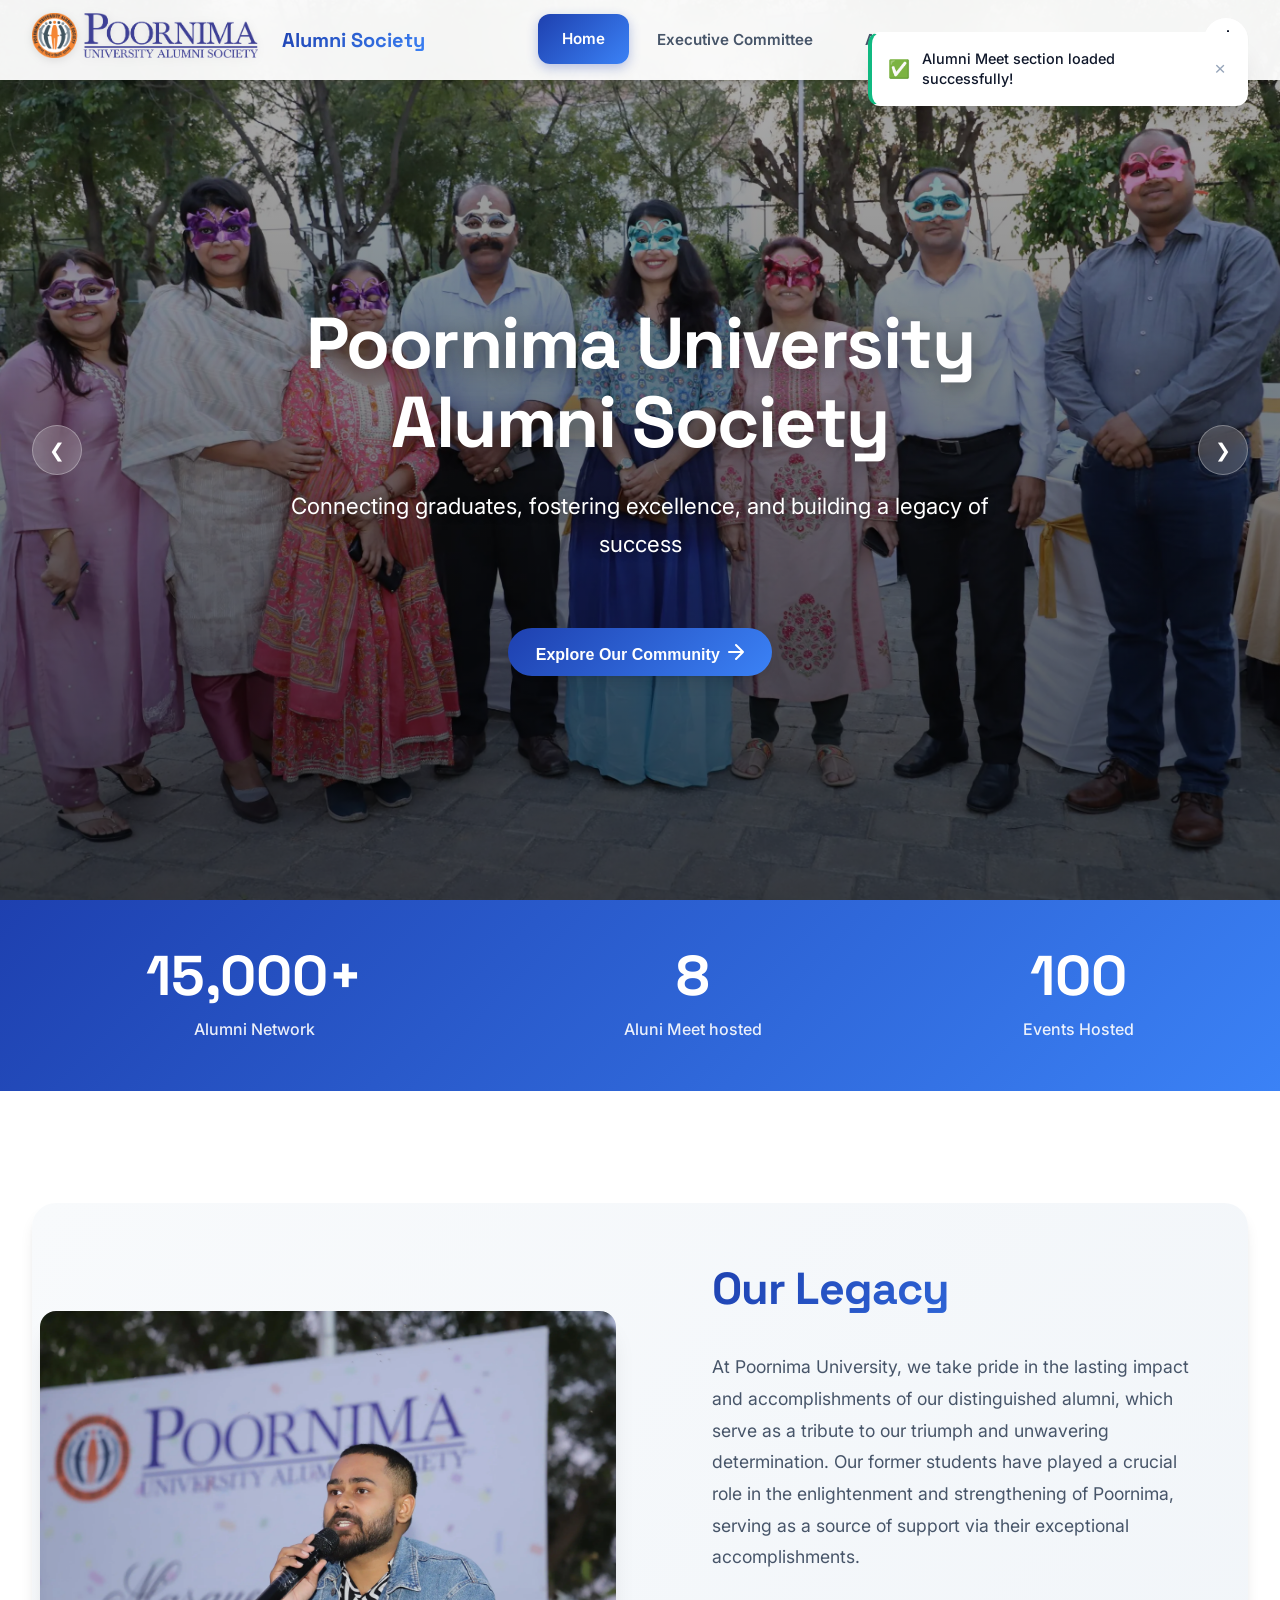
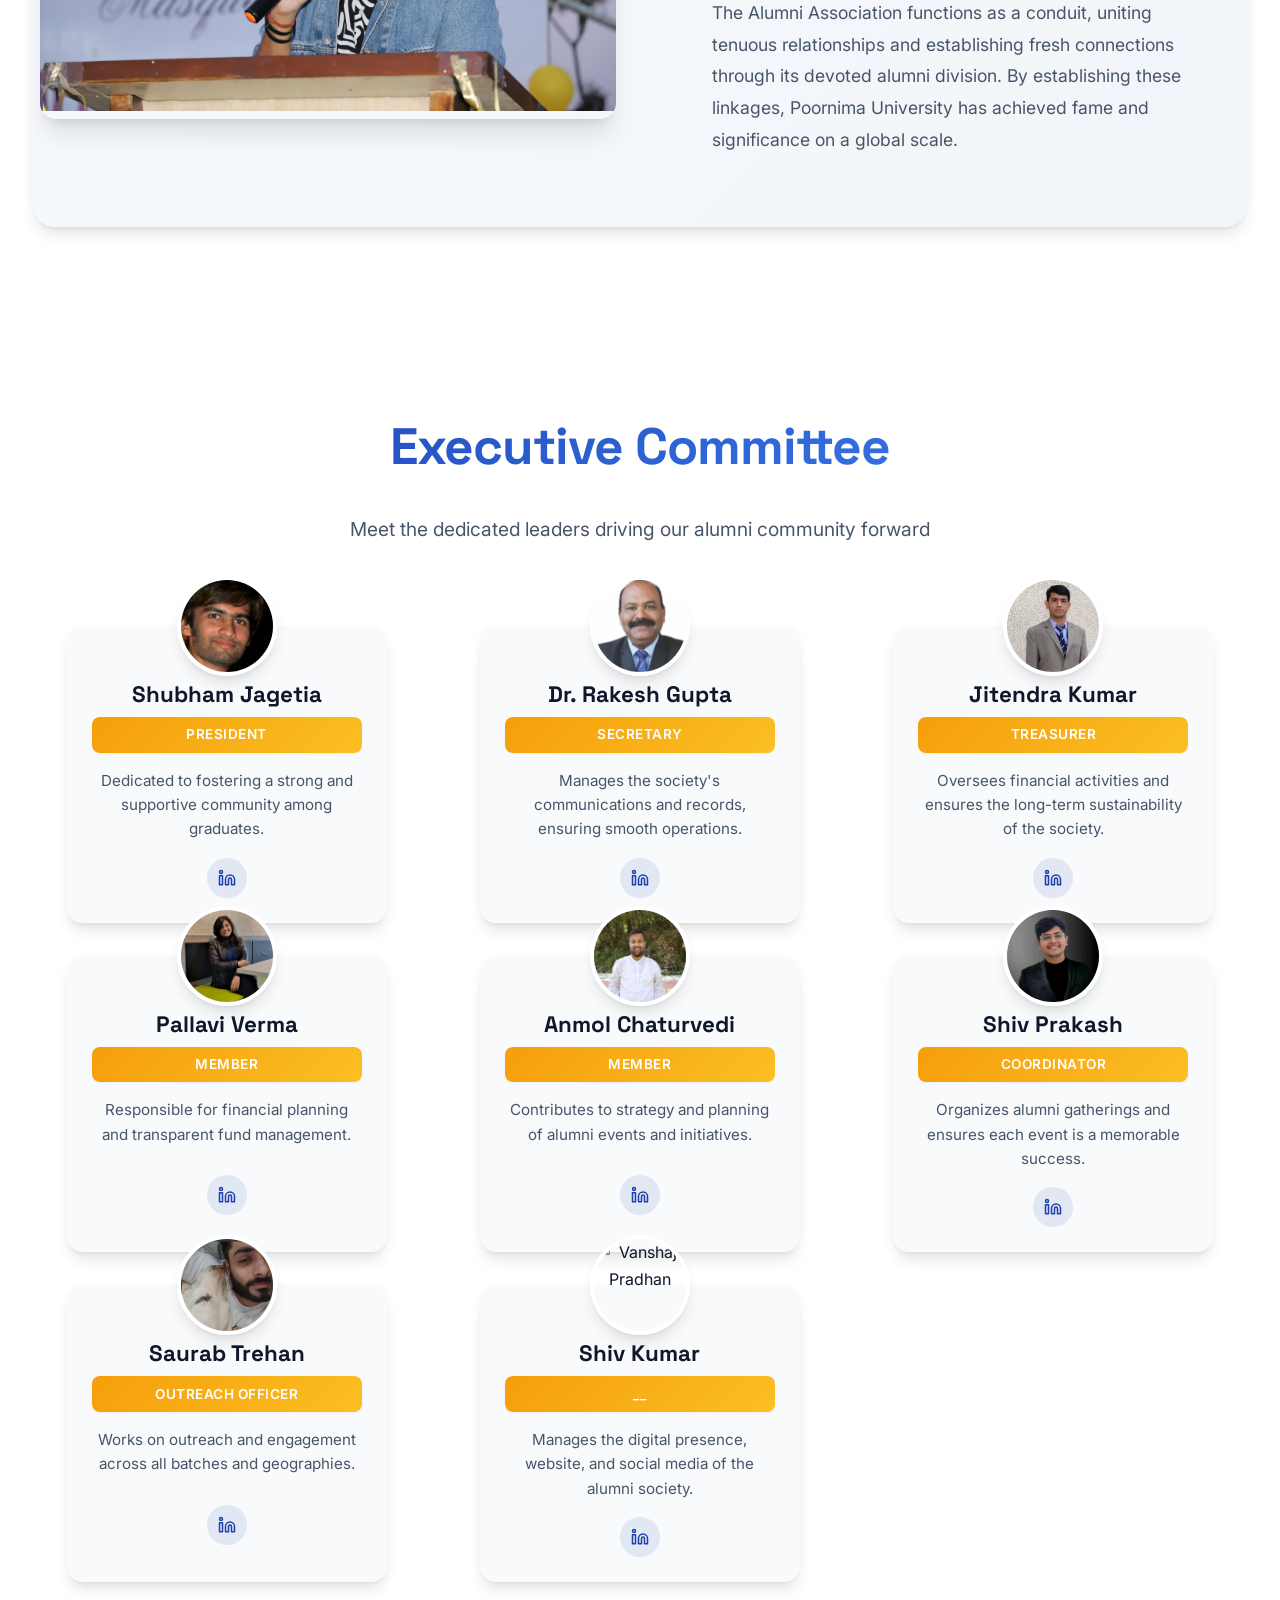
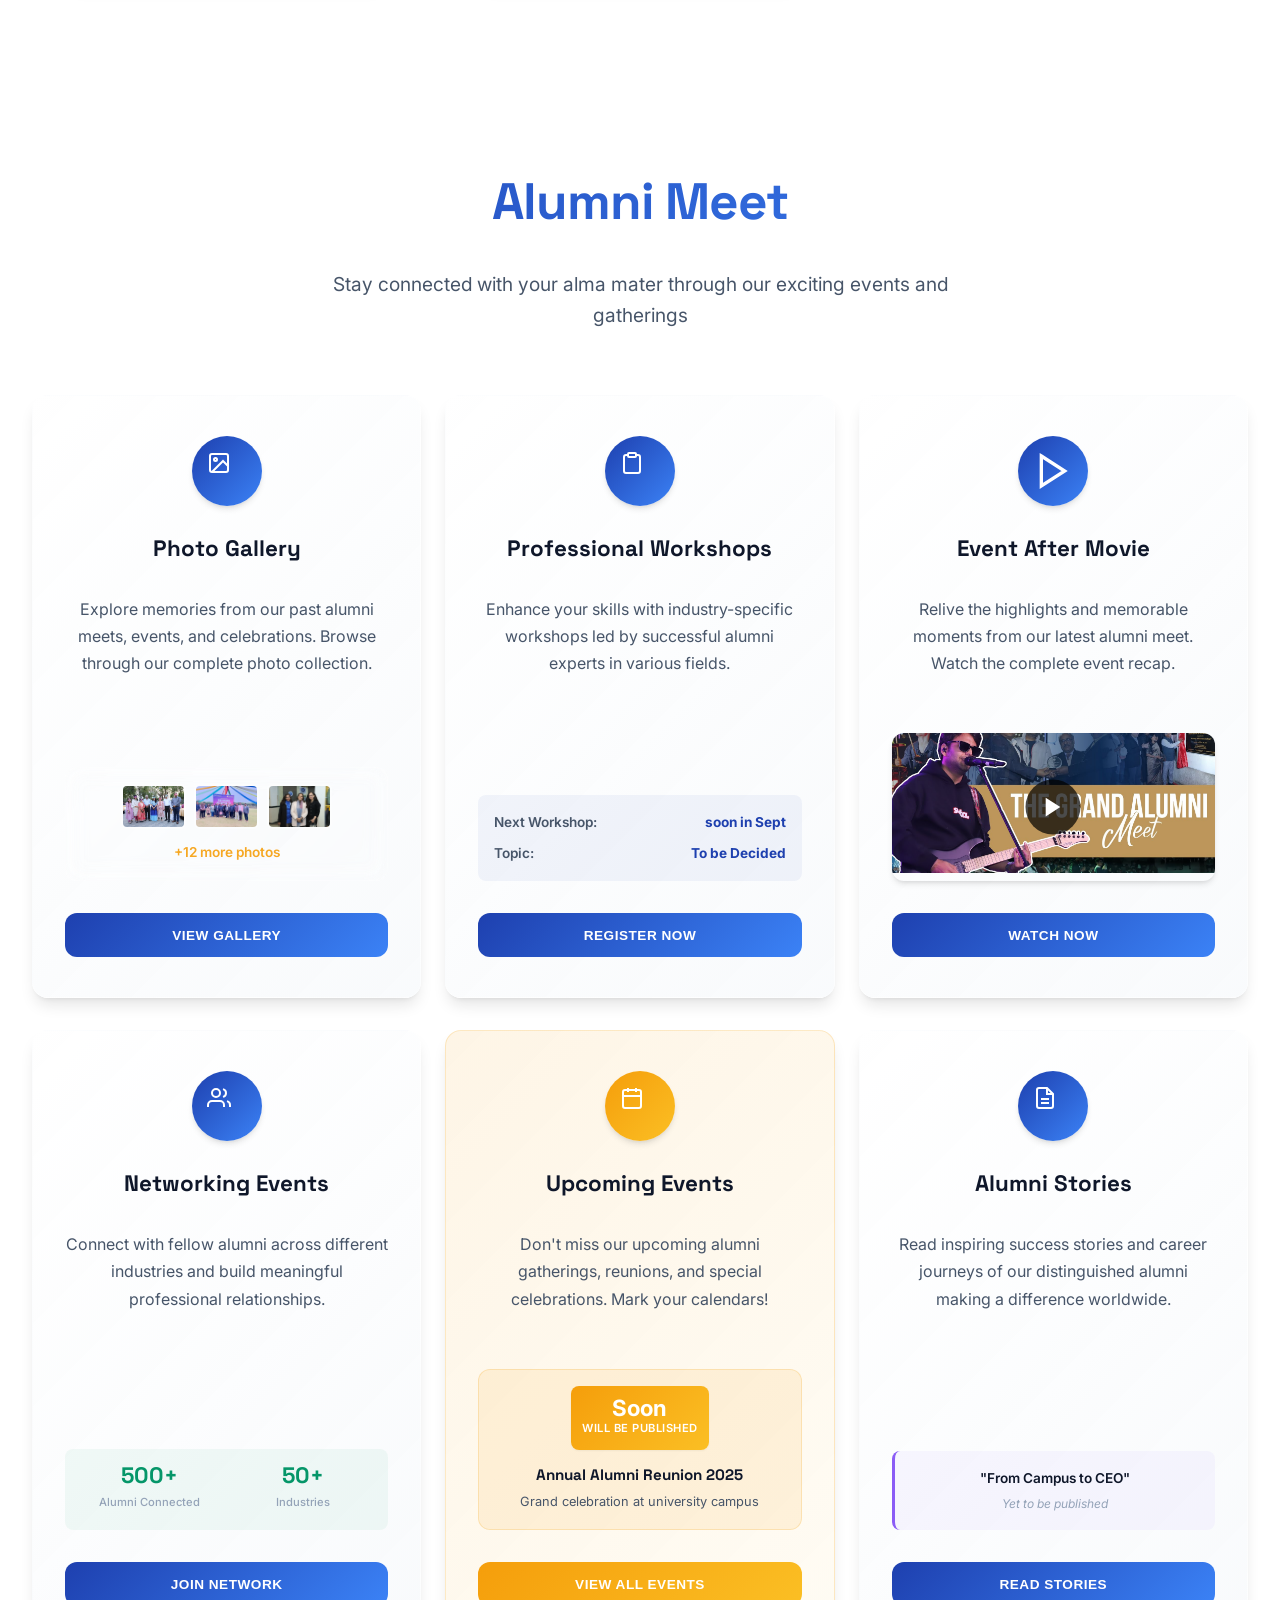
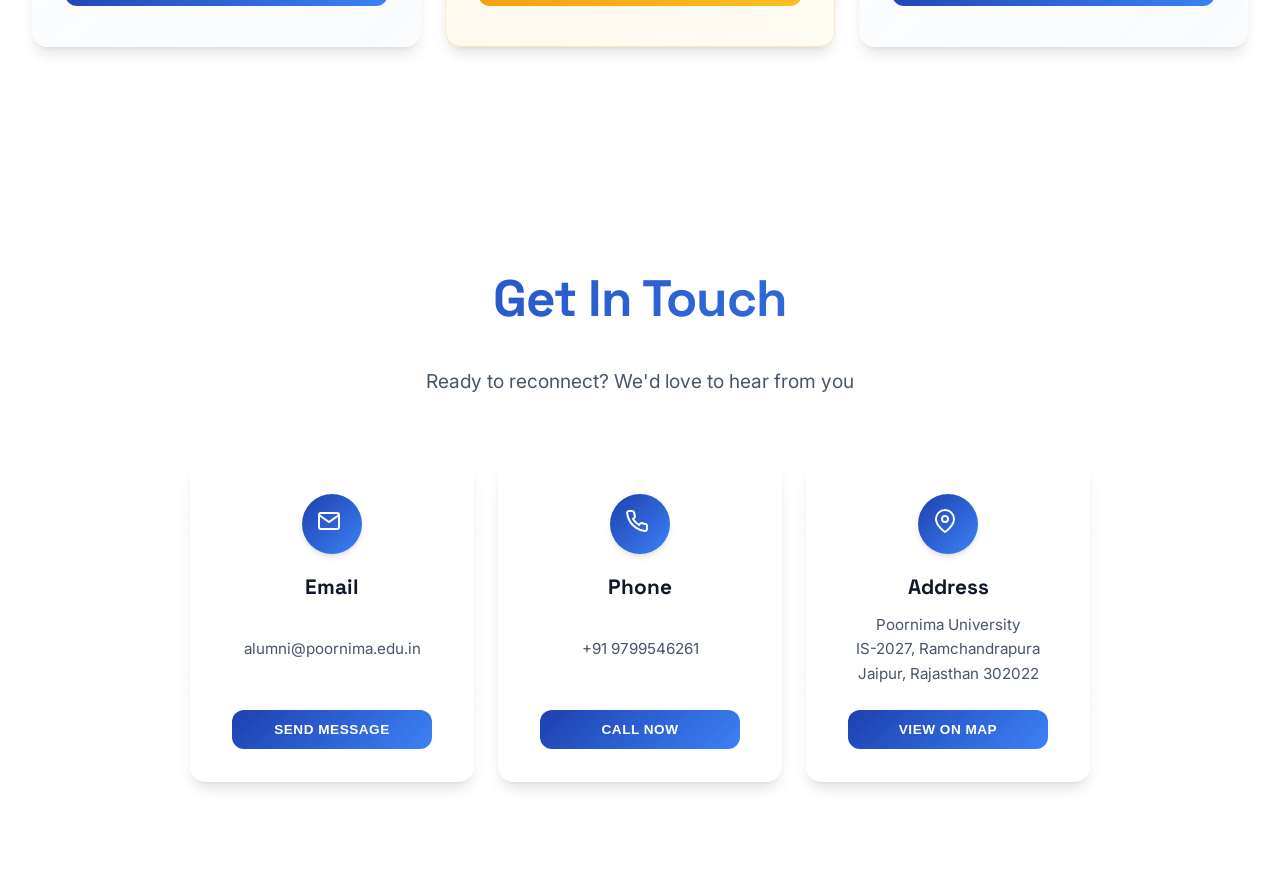
==== commit c2d65834: "phone fix" ====
--- a/index.html
+++ b/index.html
@@ -12,6 +12,8 @@
 <body>
 
   <header id="main-header">
+    
+    
 
     <div class="logo-container">
       <div class="logo">
@@ -123,6 +125,7 @@
         <div class="event-grid">
 
   <div class="event-card animate-on-scroll">
+    <button class="card-close-button" aria-label="Close card">&times;</button>
     <div class="card-image">
       <img src="Shubham-Jagetia.webp" alt="Shubham Jagetia" />
     </div>
@@ -137,6 +140,7 @@
   </div>
 
   <div class="event-card animate-on-scroll">
+    <button class="card-close-button" aria-label="Close card">&times;</button>
     <div class="card-image">
       <img src="26.webp" alt="Dr. Rakesh Gupta" />
     </div>
@@ -151,6 +155,7 @@
   </div>
 
   <div class="event-card animate-on-scroll">
+    <button class="card-close-button" aria-label="Close card">&times;</button>
     <div class="card-image">
       <img src="jietndra.jpeg" alt="Jitendra Kumar" />
     </div>
@@ -165,6 +170,7 @@
   </div>
 
   <div class="event-card animate-on-scroll">
+    <button class="card-close-button" aria-label="Close card">&times;</button>
     <div class="card-image">
       <img src="pallavi verma.jpeg" alt="Pallavi Verma" />
     </div>
@@ -179,6 +185,7 @@
   </div>
 
   <div class="event-card animate-on-scroll">
+    <button class="card-close-button" aria-label="Close card">&times;</button>
     <div class="card-image">
       <img src="anmol.jpeg" alt="Anmol Chaturvedi" />
     </div>
@@ -193,6 +200,7 @@
   </div>
 
   <div class="event-card animate-on-scroll">
+    <button class="card-close-button" aria-label="Close card">&times;</button>
     <div class="card-image">
       <img src="shiv1.jpeg" alt="Shiv Kumar" />
     </div>
@@ -207,8 +215,10 @@
   </div>
 
   <div class="event-card animate-on-scroll">
+    <button class="card-close-button" aria-label="Close card">&times;</button>
     <div class="card-image">
       <img src="saurabh.png" alt="Saurab Trehan" />
+      
     </div>
     <div class="card-info">
       <h3>Saurab Trehan</h3>
@@ -221,6 +231,7 @@
   </div>
 
   <div class="event-card animate-on-scroll">
+    <button class="card-close-button" aria-label="Close card">&times;</button>
     <div class="card-image">
       <img src="https://images.unsplash.com/photo-1472099645785-5658abf4ff4e?w=400&h=400&fit=crop&crop=face" alt="Vanshaj Pradhan" />
     </div>
--- a/style.css
+++ b/style.css
@@ -2957,4 +2957,52 @@
     font-size: 1.15rem;
   }
   
-  .alumni-meet-btn {+  .alumni-meet-btn {
+    .card-close-button {
+  position: absolute;
+  top: 1rem;
+  right: 1rem;
+  width: 32px;
+  height: 32px;
+  background: rgba(0, 0, 0, 0.7);
+  backdrop-filter: blur(10px);
+  color: white;
+  border: none;
+  border-radius: 50%;
+  font-size: 1.4rem;
+  cursor: pointer;
+  display: none; /* Hidden by default */
+  align-items: center;
+  justify-content: center;
+  transition: all 0.3s cubic-bezier(0.4, 0, 0.2, 1);
+  z-index: 10;
+  line-height: 1;
+  font-family: Arial, sans-serif;
+}
+
+.card-close-button:hover {
+  background: rgba(220, 38, 38, 0.9);
+  transform: scale(1.1);
+  box-shadow: 0 4px 15px rgba(220, 38, 38, 0.3);
+}
+
+/* Show close button when card is expanded */
+.event-card.expanded .card-close-button {
+  display: flex;
+}
+
+/* Ensure the event card has relative positioning for absolute positioning of close button */
+.event-card {
+  position: relative;
+}
+/* Add this to the bottom of your style.css file */
+
+@media (max-width: 767px) {
+  /* This ensures the close button is visible on mobile */
+  .close-button {
+    display: block !important; /* or inline-block */
+    visibility: visible !important;
+    opacity: 1 !important;
+    z-index: 999 !important; /* Make sure it's on top of other elements */
+  }
+}
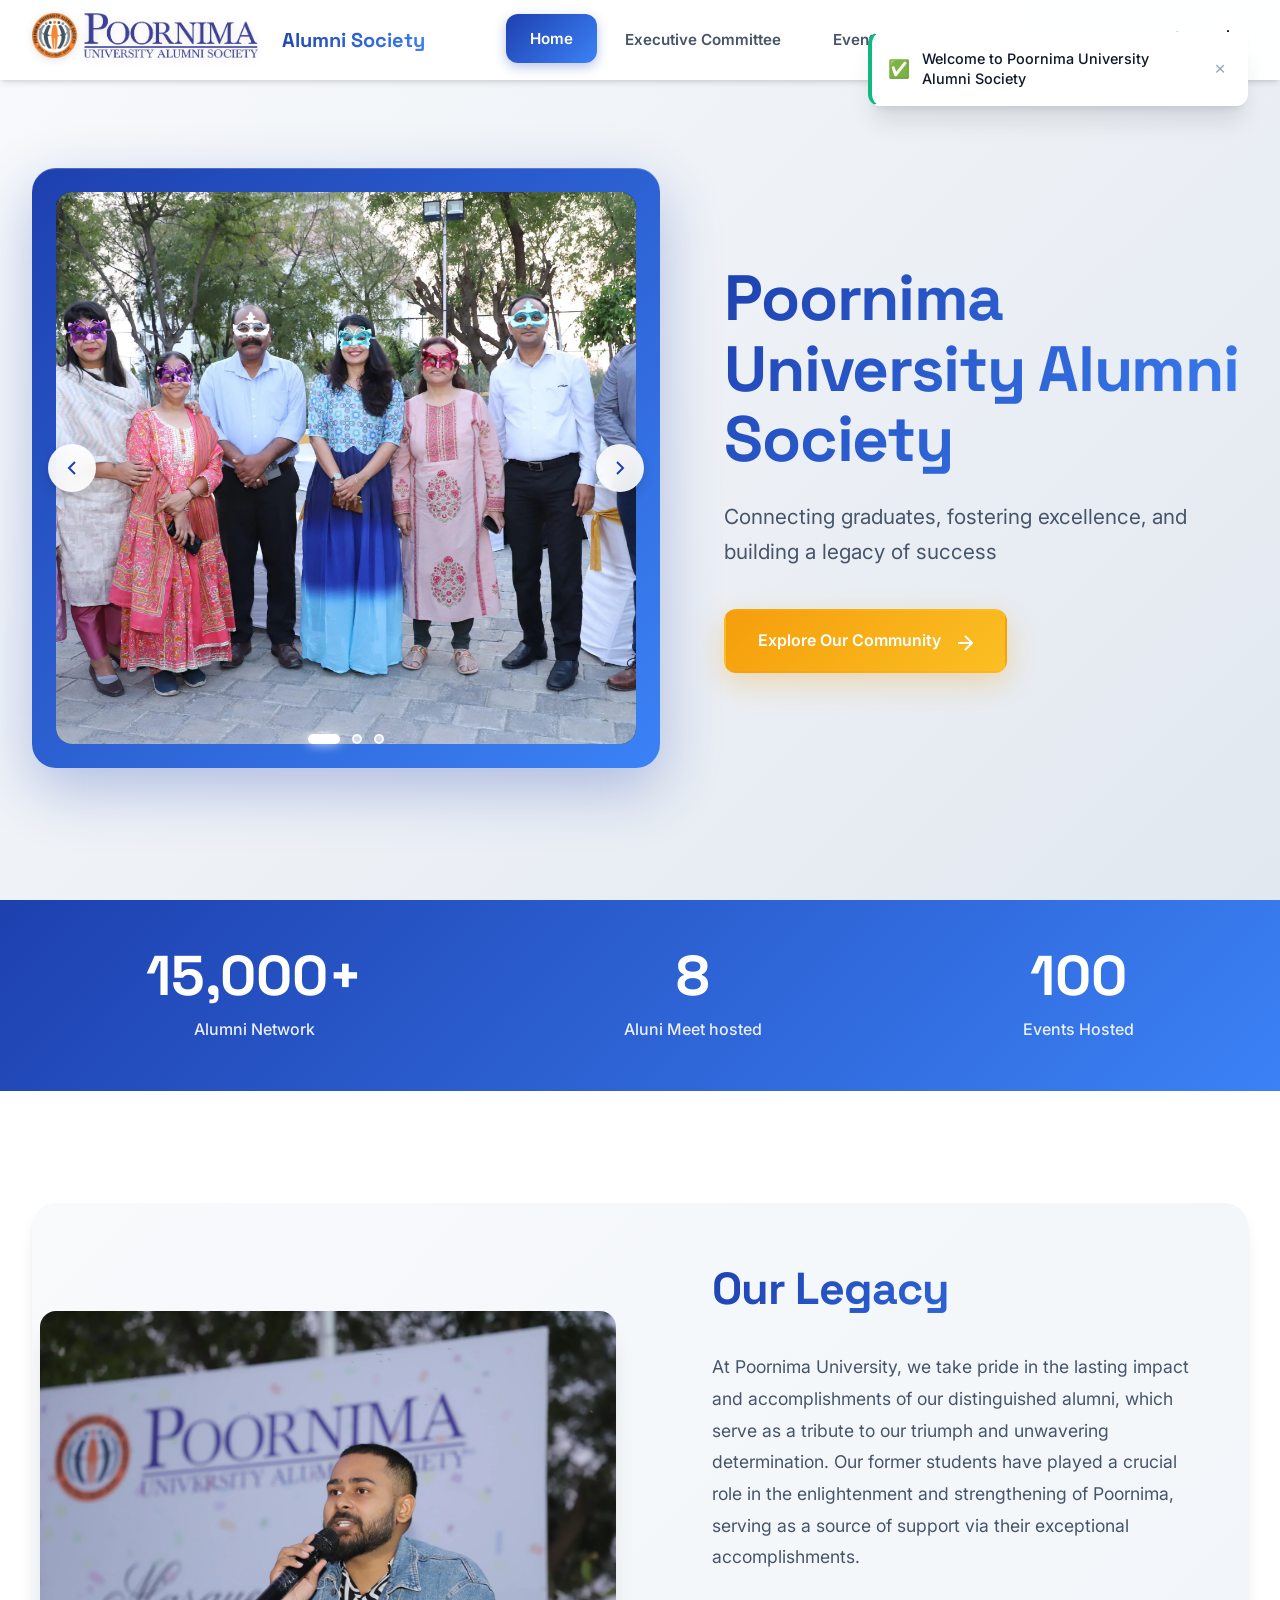
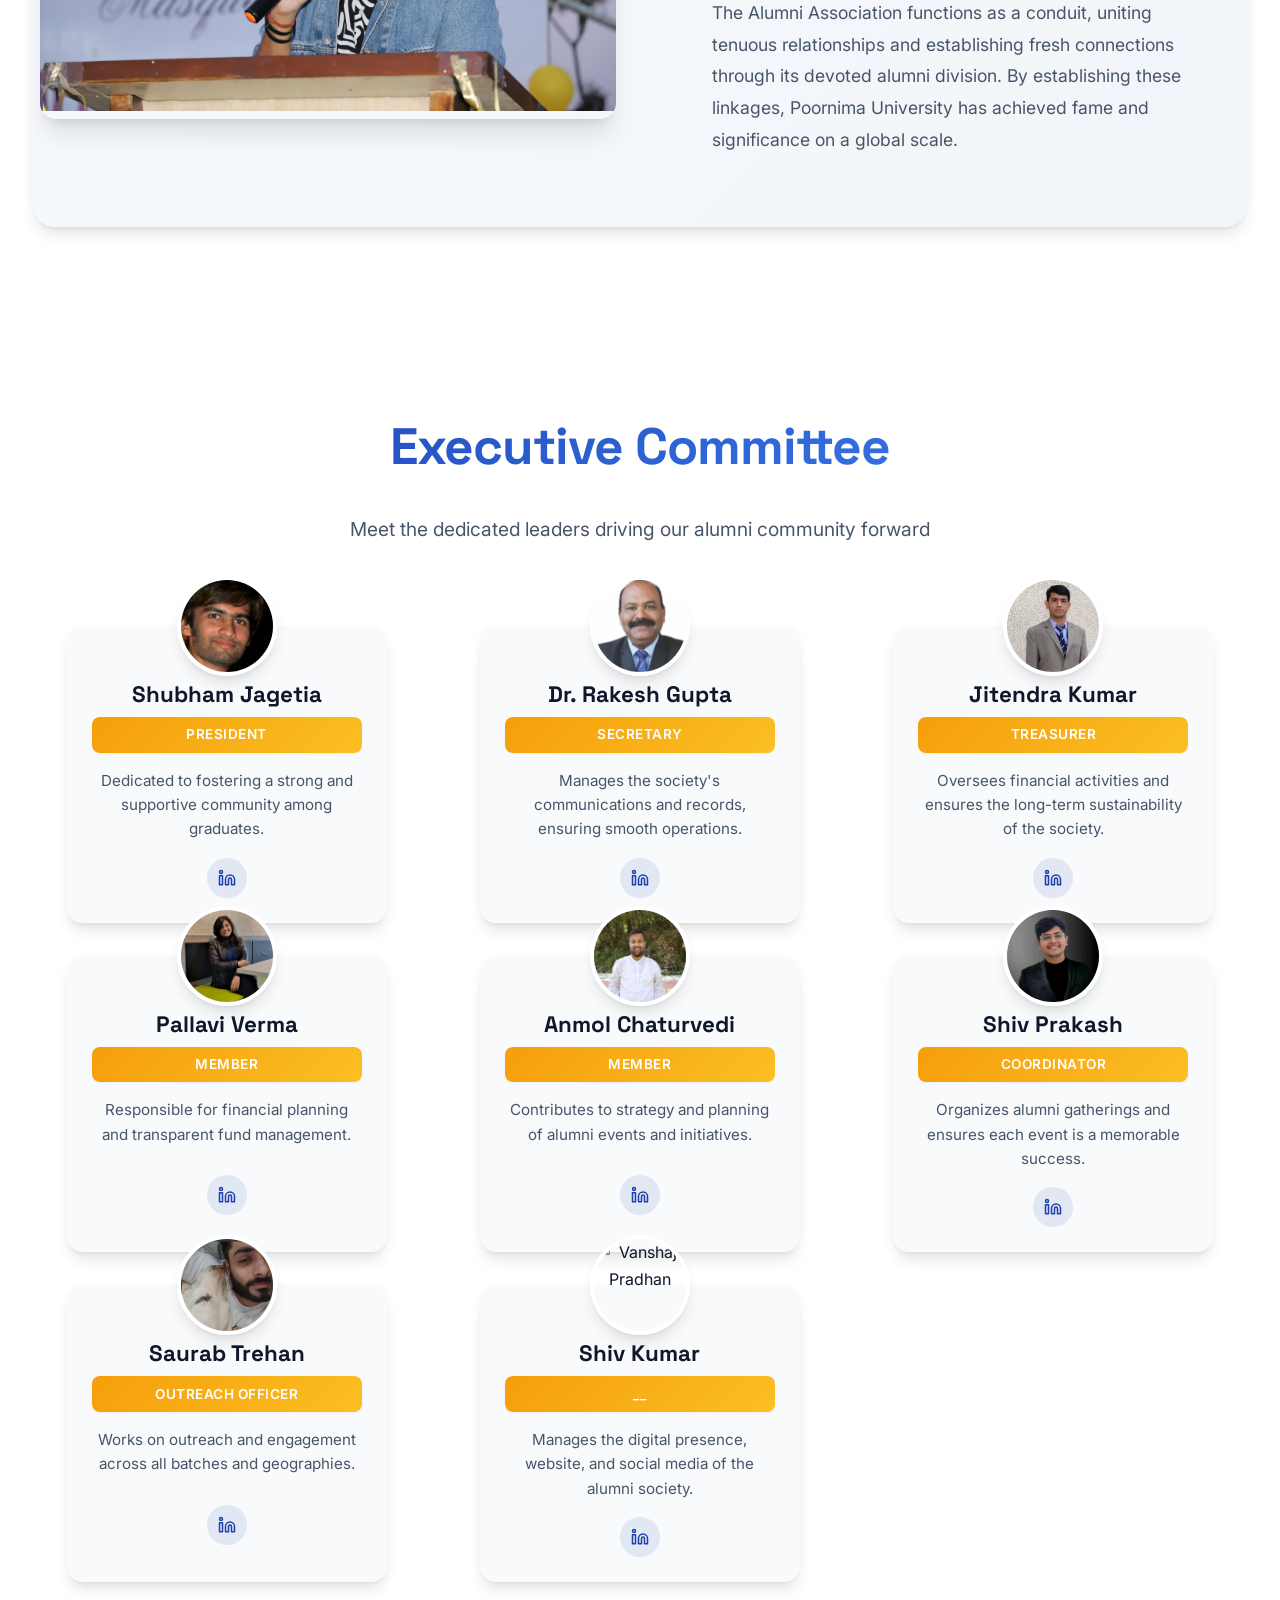
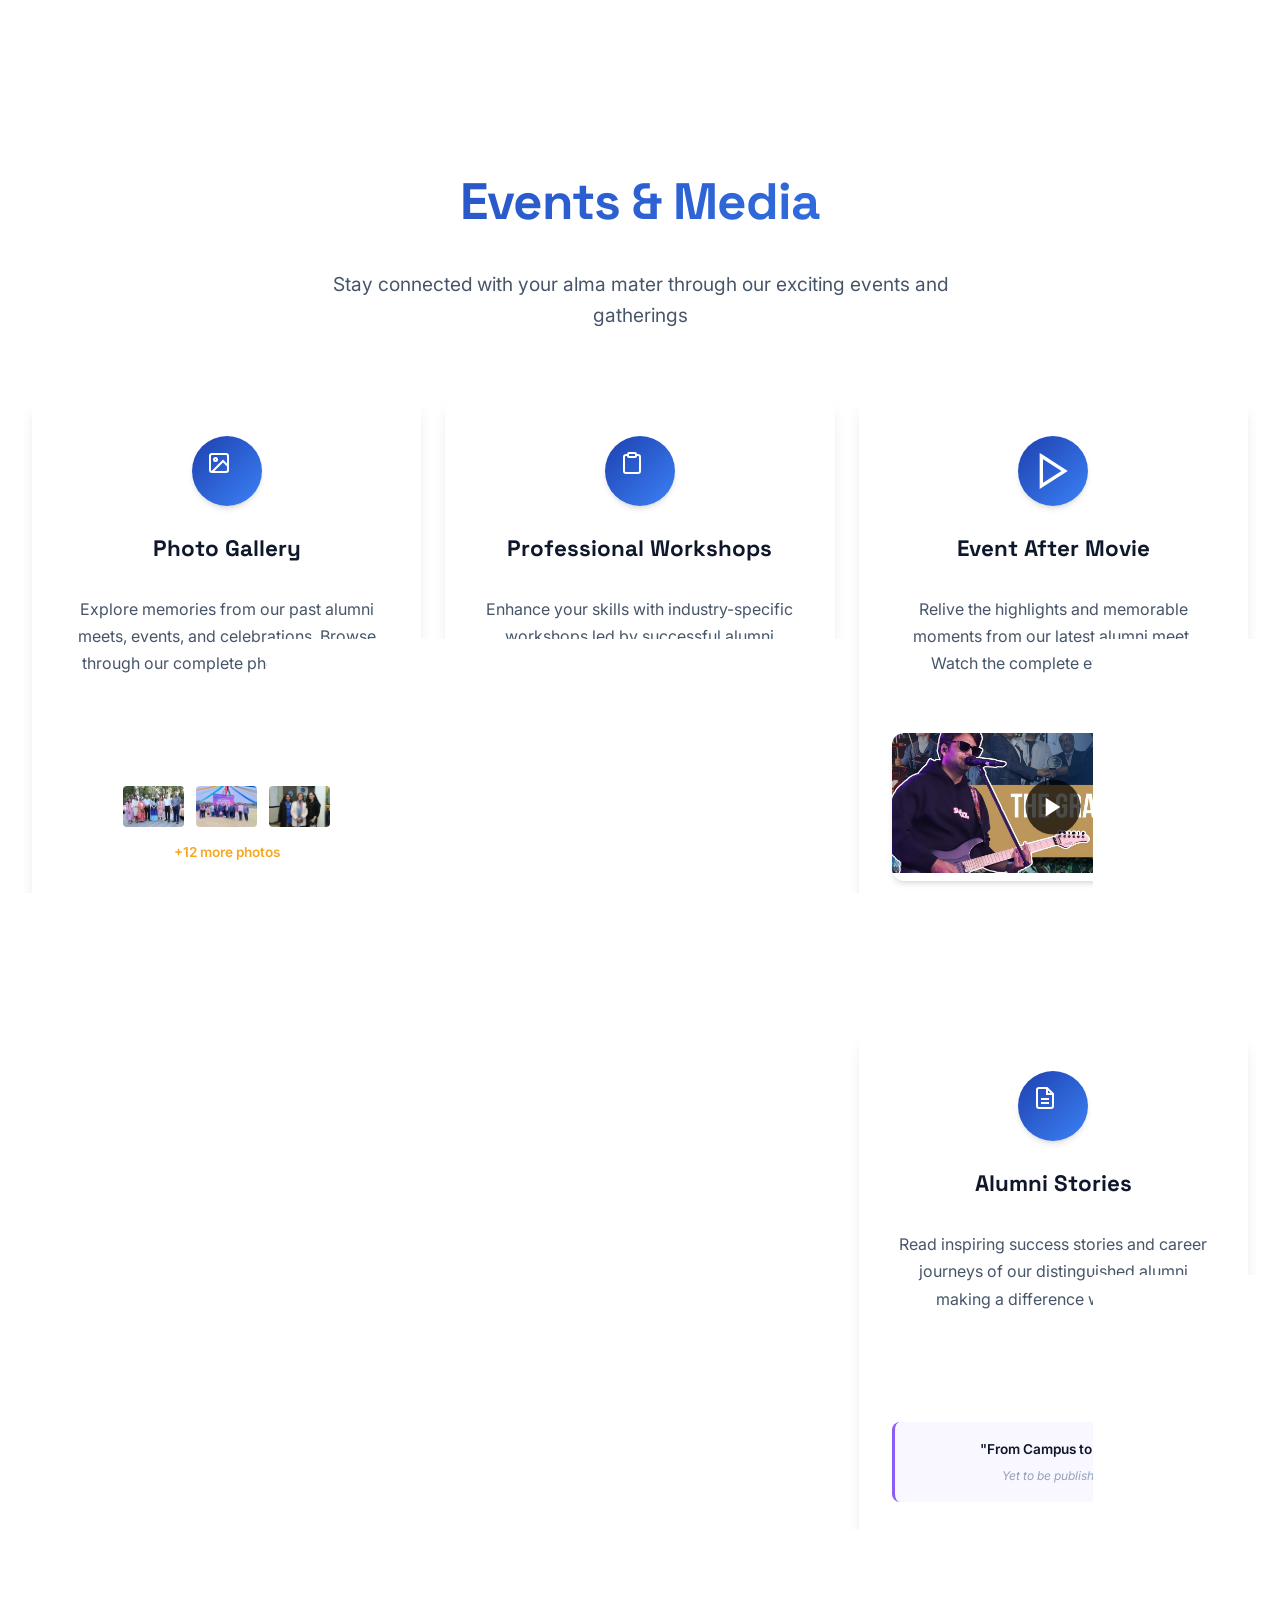
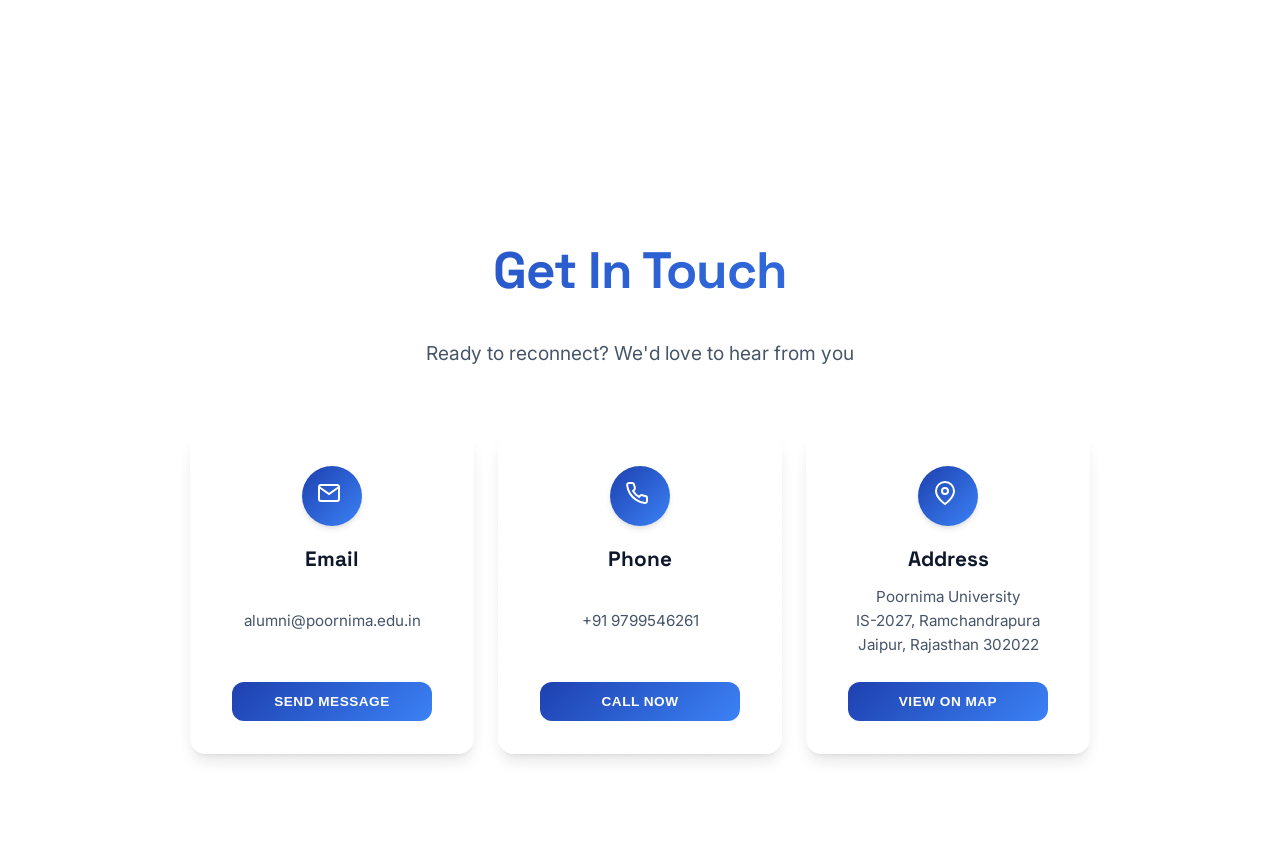
==== commit 5851831e: "this is for layout" ====
--- a/index.html
+++ b/index.html
@@ -12,73 +12,105 @@
 <body>
 
   <header id="main-header">
-    
-    
-
     <div class="logo-container">
-      <div class="logo">
-        <img src="ic_PUAS_full (1).png" alt="Poornima University Logo" />
-      </div>
-      <div class="logo-text">Alumni Society</div>
+        <div class="logo">
+            <img src="ic_PUAS_full (1).png" alt="Poornima University Logo" />
+        </div>
+        <div class="logo-text">Alumni Society</div>
     </div>
 
     <nav class="alumni-nav">
-      <ul>
-        <li><a href="#home-content" class="active">Home</a></li>
-        <li><a href="#committee-content">Executive Committee</a></li>
-        <li><a href="#meet-content">Alumni Meet</a></li>
-        <li><a href="#contact-content">Contact</a></li>
-      </ul>
+        <ul>
+            <li><a href="#home-content" class="active">Home</a></li>
+            <li><a href="#committee-content">Executive Committee</a></li>
+            <li><a href="#meet-content">Events & Media</a></li>
+            <li><a href="#contact-content">Contact</a></li>
+        </ul>
     </nav>
 
-    <button id="menu-toggle" class="menu-toggle">
-      <span></span>
-      <span></span>
-      <span></span>
-    </button>
-
-    <button id="theme-toggle" title="Toggle dark mode">
-      <svg class="sun" xmlns="http://www.w3.org/2000/svg" width="20" height="20" fill="none" stroke="currentColor" stroke-width="2" stroke-linecap="round" stroke-linejoin="round">
-        <circle cx="12" cy="12" r="5"></circle>
-        <line x1="12" y1="1" x2="12" y2="3"></line><line x1="12" y1="21" x2="12" y2="23"></line><line x1="4.22" y1="4.22" x2="5.64" y2="5.64"></line><line x1="18.36" y1="18.36" x2="19.78" y2="19.78"></line><line x1="1" y1="12" x2="3" y2="12"></line><line x1="21" y1="12" x2="23" y2="12"></line><line x1="4.22" y1="19.78" x2="5.64" y2="18.36"></line><line x1="18.36" y1="5.64" x2="19.78" y2="4.22"></line>
-      </svg>
-      <svg class="moon" xmlns="http://www.w3.org/2000/svg" width="20" height="20" fill="none" stroke="currentColor" stroke-width="2" stroke-linecap="round" stroke-linejoin="round">
-        <path d="M21 12.79A9 9 0 1 1 11.21 3 7 7 0 0 0 21 12.79z"></path>
-      </svg>
-    </button>
-
-  </header>
+    <div class="header-actions">
+        
+        <div class="search-container">
+            <button id="search-toggle" class="header-icon-btn" title="Search">
+                <svg xmlns="http://www.w3.org/2000/svg" width="20" height="20" viewBox="0 0 24 24" fill="none" stroke="currentColor" stroke-width="2" stroke-linecap="round" stroke-linejoin="round">
+                    <circle cx="11" cy="11" r="8"></circle>
+                    <line x1="21" y1="21" x2="16.65" y2="16.65"></line>
+                </svg>
+            </button>
+            <input type="search" id="search-bar" class="search-bar" placeholder="Search...">
+        </div>
+        
+        <button id="theme-toggle" class="header-icon-btn" title="Toggle dark mode">
+            <svg class="sun" xmlns="http://www.w3.org/2000/svg" width="20" height="20" fill="none" stroke="currentColor" stroke-width="2" stroke-linecap="round" stroke-linejoin="round">
+                <circle cx="12" cy="12" r="5"></circle><line x1="12" y1="1" x2="12" y2="3"></line><line x1="12" y1="21" x2="12" y2="23"></line><line x1="4.22" y1="4.22" x2="5.64" y2="5.64"></line><line x1="18.36" y1="18.36" x2="19.78" y2="19.78"></line><line x1="1" y1="12" x2="3" y2="12"></line><line x1="21" y1="12" x2="23" y2="12"></line><line x1="4.22" y1="19.78" x2="5.64" y2="18.36"></line><line x1="18.36" y1="5.64" x2="19.78" y2="4.22"></line>
+            </svg>
+            <svg class="moon" xmlns="http://www.w3.org/2000/svg" width="20" height="20" fill="none" stroke="currentColor" stroke-width="2" stroke-linecap="round" stroke-linejoin="round">
+                <path d="M21 12.79A9 9 0 1 1 11.21 3 7 7 0 0 0 21 12.79z"></path>
+            </svg>
+        </button>
+
+        <button id="menu-toggle" class="menu-toggle">
+            <span></span>
+            <span></span>
+            <span></span>
+        </button>
+    </div>
+</header>
 
   <main>
 
-    <section class="hero-section">
-      <div class="hero">
+    <!-- Replace your existing hero-section with this -->
+<section class="hero-section">
+  <div class="hero-container">
+    <!-- Image Frame -->
+    <div class="hero-image-frame">
+      <div class="hero-slider">
         <div class="slide active">
           <img src="mask.webp" alt="Alumni Meet" class="hero-img" />
         </div>
         <div class="slide">
-          <img src="standing.jpeg" alt="Alumni Group" class="hero-img" />
+          <img src="slider1.jpg" alt="Alumni Group" class="hero-img" />
         </div>
         <div class="slide">
           <img src="Screenshot_20250109-174705 (1).png" alt="Alumni Event" class="hero-img" />
         </div>
-        <button class="prev" onclick="moveSlide(-1)">&#10094;</button>
-        <button class="next" onclick="moveSlide(1)">&#10095;</button>
-      </div>
-      
-      <div class="hero-overlay"></div>
-      
+      </div>
+      
+      <!-- Navigation Arrows -->
+      <button class="hero-nav prev" onclick="moveSlide(-1)">
+        <svg width="24" height="24" fill="none" stroke="currentColor" stroke-width="2">
+          <path d="M15 18l-6-6 6-6"/>
+        </svg>
+      </button>
+      <button class="hero-nav next" onclick="moveSlide(1)">
+        <svg width="24" height="24" fill="none" stroke="currentColor" stroke-width="2">
+          <path d="M9 18l6-6-6-6"/>
+        </svg>
+      </button>
+      
+      <!-- Slide Indicators -->
+      <div class="slide-indicators">
+        <span class="indicator active" onclick="goToSlide(0)"></span>
+        <span class="indicator" onclick="goToSlide(1)"></span>
+        <span class="indicator" onclick="goToSlide(2)"></span>
+      </div>
+    </div>
+    
+    <!-- Content Section -->
+    <div class="hero-content-wrapper">
       <div class="hero-content">
-        <h1 class="hero-title animate-on-scroll">Poornima University Alumni Society</h1>
-        <p class="hero-subtitle animate-on-scroll">Connecting graduates, fostering excellence, and building a legacy of success</p>
-        <button class="cta-button animate-on-scroll" onclick="document.getElementById('committee-content').scrollIntoView({behavior: 'smooth'})">
+        <h1 class="hero-title">Poornima University Alumni Society</h1>
+        <p class="hero-subtitle">Connecting graduates, fostering excellence, and building a legacy of success</p>
+        <a href="#committee-content" class="cta-button">
           Explore Our Community
-          <svg width="20" height="20" fill="none" stroke="currentColor" stroke-width="2" stroke-linecap="round" stroke-linejoin="round">
+          <svg width="20" height="20" fill="none" stroke="currentColor" stroke-width="2">
             <path d="M5 12h14M12 5l7 7-7 7"/>
           </svg>
-        </button>
-      </div>
-    </section>
+        </a>
+      </div>
+    </div>
+  </div>
+</section>
 
     <section class="stats-bar">
       <div class="stat-item">
@@ -252,7 +284,7 @@
 <!-- Alumni Meet Section - Replace your existing #meet-content section with this -->
 <section id="meet-content" class="page-section">
   <div class="section-header animate-on-scroll">
-    <h2 class="section-title">Alumni Meet</h2>
+    <h2 class="section-title">Events & Media</h2>
     <p class="section-subtitle">Stay connected with your alma mater through our exciting events and gatherings</p>
   </div>
 
@@ -345,7 +377,7 @@
         </svg>
       </div>
       <div class="alumni-card-content">
-        <h3>Networking Events</h3>
+        <h3>Networking Group</h3>
         <p>Connect with fellow alumni across different industries and build meaningful professional relationships.</p>
         
         <div class="alumni-network-stats">
@@ -359,7 +391,7 @@
           </div>
         </div>
         
-        <button class="alumni-meet-btn" data-action="network">JOIN NETWORK</button>
+<button id="join-whatsapp-btn" class="alumni-meet-btn" data-action="network">JOIN NETWORK</button>
       </div>
     </div>
 
--- a/style.css
+++ b/style.css
@@ -1,1712 +1,1072 @@
-  /* ========================================= */
-  /* --- Google Fonts Import --- */
-  /* ========================================= */
-  @import url('https://fonts.googleapis.com/css2?family=Inter:wght@300;400;500;600;700;800&family=Space+Grotesk:wght@300;400;500;600;700&display=swap');
-
-  /* ========================================= */
-  /* --- Modern CSS Variables --- */
-  /* ========================================= */
-  :root {
-    /* Enhanced Professional Color Palette */
-    --primary-gradient: linear-gradient(135deg, #1e40af 0%, #3b82f6 100%);
-    --secondary-gradient: linear-gradient(135deg, #059669 0%, #10b981 100%);
-    --gold-gradient: linear-gradient(135deg, #f59e0b 0%, #fbbf24 100%);
-    --accent-gradient: linear-gradient(135deg, #8b5cf6 0%, #a855f7 100%);
-    
-    --bg-primary: #ffffff;
-    --bg-secondary: #f8fafc;
-    --bg-tertiary: #f1f5f9;
-    --text-primary: #0f172a;
-    --text-secondary: #475569;
-    --text-muted: #94a3b8;
-    
-    --pu-blue: #1e40af;
-    --pu-gold: #f59e0b;
-    --accent-purple: #8b5cf6;
-    --accent-green: #059669;
-    
-    --glass-bg: rgba(255, 255, 255, 0.95);
-    --glass-border: rgba(255, 255, 255, 0.2);
-    
-    --shadow-sm: 0 1px 2px 0 rgb(0 0 0 / 0.05);
-    --shadow-md: 0 4px 6px -1px rgb(0 0 0 / 0.1), 0 2px 4px -2px rgb(0 0 0 / 0.1);
-    --shadow-lg: 0 10px 15px -3px rgb(0 0 0 / 0.1), 0 4px 6px -4px rgb(0 0 0 / 0.1);
-    --shadow-xl: 0 20px 25px -5px rgb(0 0 0 / 0.1), 0 8px 10px -6px rgb(0 0 0 / 0.1);
-    --shadow-2xl: 0 25px 50px -12px rgb(0 0 0 / 0.25);
-    
-    --border-radius-sm: 8px;
-    --border-radius-md: 12px;
-    --border-radius-lg: 16px;
-    --border-radius-xl: 24px;
-    
-    --spacing-xs: 0.5rem;
-    --spacing-sm: 1rem;
-    --spacing-md: 1.5rem;
-    --spacing-lg: 2rem;
-    --spacing-xl: 3rem;
-    --spacing-2xl: 4rem;
-    
-    --font-primary: 'Inter', -apple-system, BlinkMacSystemFont, system-ui, sans-serif;
-    --font-display: 'Space Grotesk', 'Inter', sans-serif;
-
-    /* Header heights for consistent spacing */
-    --header-height: 80px;
-    --header-height-scrolled: 70px;
-  }
-
-  /* Dark Theme */
-  body.dark-theme {
-    --bg-primary: #0f172a;
-    --bg-secondary: #1e293b;
-    --bg-tertiary: #334155;
-    --text-primary: #f8fafc;
-    --text-secondary: #cbd5e1;
-    --text-muted: #64748b;
-    --glass-bg: rgba(15, 23, 42, 0.95);
-    --glass-border: rgba(148, 163, 184, 0.2);
-  }
-
-  /* ========================================= */
-  /* --- Base Styles --- */
-  /* ========================================= */
-  * {
-    box-sizing: border-box;
-    margin: 0;
-    padding: 0;
-  }
-
-  html {
-    scroll-behavior: smooth;
-    font-size: 16px;
-  }
-
-  body {
-    font-family: var(--font-primary);
-    background: var(--bg-primary);
-    color: var(--text-primary);
-    line-height: 1.7;
-    font-weight: 400;
-    transition: all 0.3s cubic-bezier(0.4, 0, 0.2, 1);
-    overflow-x: hidden;
-  }
-
-  body.modal-open {
-    overflow: hidden;
-  }
-
-  /* ========================================= */
-  /* --- MODERN COMBINED HEADER --- */
-  /* ========================================= */
-  header#main-header {
-    position: fixed;
-    top: 0;
-    left: 0;
-    right: 0;
-    background: var(--glass-bg);
-    backdrop-filter: blur(20px);
-    -webkit-backdrop-filter: blur(20px);
-    padding: 0 2rem;
-    height: var(--header-height);
-    z-index: 1000;
-    transition: all 0.3s cubic-bezier(0.4, 0, 0.2, 1);
-    box-shadow: var(--shadow-md);
-    
-    /* This creates the new layout */
-    display: flex;
-    justify-content: space-between;
-    align-items: center;
-  }
-
-  body.dark-theme header {
-    /* This rule is fine as is */
-  }
-
-  header.scrolled {
-    height: var(--header-height-scrolled);
-    box-shadow: var(--shadow-lg);
-    padding: 0 2rem;
-  }
-
-  .logo-container {
-    display: flex;
-    align-items: center;
-    gap: var(--spacing-sm);
-    flex-shrink: 0; /* Prevents logo from shrinking on small screens */
-  }
-
-  .logo img {
-    height: 45px;
-    transition: all 0.3s ease;
-    filter: drop-shadow(0 2px 4px rgba(0,0,0,0.1));
-  }
-
-  header.scrolled .logo img {
-    height: 38px;
-  }
-
-  .logo-text {
-    font-family: var(--font-display);
-    font-weight: 700;
-    font-size: 1.25rem;
-    background: var(--primary-gradient);
-    -webkit-background-clip: text;
-    -webkit-text-fill-color: transparent;
-    background-clip: text;
-    margin-left: 0.5rem;
-  }
-
-  #theme-toggle {
-    background: var(--glass-bg);
-    backdrop-filter: blur(10px);
-    border: 1px solid var(--glass-border);
-    border-radius: 50%;
-    width: 44px;
-    height: 44px;
-    display: flex;
-    align-items: center;
-    justify-content: center;
-    cursor: pointer;
-    transition: all 0.3s cubic-bezier(0.4, 0, 0.2, 1);
-    box-shadow: var(--shadow-sm);
-    flex-shrink: 0; /* Prevents button from shrinking */
-  }
-
-  #theme-toggle:hover {
-    transform: scale(1.05);
-    box-shadow: var(--shadow-md);
-    background: var(--accent-gradient);
-  }
-
-  #theme-toggle svg {
-    width: 20px;
-    height: 20px;
-    stroke: var(--text-primary);
-    transition: all 0.3s ease;
-  }
-
-  #theme-toggle:hover svg {
-    stroke: white;
-  }
-
-  .moon { display: none; }
-  body.dark-theme .sun { display: none; }
-  body.dark-theme .moon { display: block; }
-
-  /* Navigation is now a simple flex item inside the header */
-  .alumni-nav {
-    /* No special positioning or background styles are needed anymore */
-  }
-
-  .alumni-nav ul {
-    list-style: none;
-    display: flex;
-    margin: 0;
-    padding: 0;
-    gap: 0.25rem;
-  }
-
-  .alumni-nav ul li a {
-    display: block;
-    padding: 0.75rem 1.5rem;
-    text-decoration: none;
-    color: var(--text-secondary);
-    font-weight: 600;
-    font-size: 0.95rem;
-    border-radius: var(--border-radius-md);
-    position: relative;
-    transition: all 0.3s cubic-bezier(0.4, 0, 0.2, 1);
-    white-space: nowrap;
-  }
-
-  .alumni-nav ul li a:hover {
-    color: var(--text-primary);
-    background: rgba(30, 64, 175, 0.1);
-    transform: translateY(-1px);
-  }
-
-  .alumni-nav ul li a.active {
-    background: var(--primary-gradient);
-    color: white;
-    box-shadow: 0 4px 12px rgba(30, 64, 175, 0.3);
-    transform: translateY(-1px);
-  }
-
-  /* ========================================= */
-  /* --- Enhanced Hero Section --- */
-  /* ========================================= */
+/* ========================================= */
+/* --- Google Fonts Import --- */
+/* ========================================= */
+@import url('https://fonts.googleapis.com/css2?family=Inter:wght@300;400;500;600;700;800&family=Space+Grotesk:wght@300;400;500;600;700&display=swap');
+
+/* ========================================= */
+/* --- Modern CSS Variables --- */
+/* ========================================= */
+:root {
+  /* Enhanced Professional Color Palette */
+  --primary-gradient: linear-gradient(135deg, #1e40af 0%, #3b82f6 100%);
+  --secondary-gradient: linear-gradient(135deg, #059669 0%, #10b981 100%);
+  --gold-gradient: linear-gradient(135deg, #f59e0b 0%, #fbbf24 100%);
+  --accent-gradient: linear-gradient(135deg, #8b5cf6 0%, #a855f7 100%);
+  
+  --bg-primary: #ffffff;
+  --bg-secondary: #f8fafc;
+  --bg-tertiary: #f1f5f9;
+  --text-primary: #0f172a;
+  --text-secondary: #475569;
+  --text-muted: #94a3b8;
+  
+  --pu-blue: #1e40af;
+  --pu-gold: #f59e0b;
+  --accent-purple: #8b5cf6;
+  --accent-green: #059669;
+  
+  --glass-bg: rgba(255, 255, 255, 0.95);
+  --glass-border: rgba(255, 255, 255, 0.2);
+  
+  --shadow-sm: 0 1px 2px 0 rgb(0 0 0 / 0.05);
+  --shadow-md: 0 4px 6px -1px rgb(0 0 0 / 0.1), 0 2px 4px -2px rgb(0 0 0 / 0.1);
+  --shadow-lg: 0 10px 15px -3px rgb(0 0 0 / 0.1), 0 4px 6px -4px rgb(0 0 0 / 0.1);
+  --shadow-xl: 0 20px 25px -5px rgb(0 0 0 / 0.1), 0 8px 10px -6px rgb(0 0 0 / 0.1);
+  --shadow-2xl: 0 25px 50px -12px rgb(0 0 0 / 0.25);
+  
+  --border-radius-sm: 8px;
+  --border-radius-md: 12px;
+  --border-radius-lg: 16px;
+  --border-radius-xl: 24px;
+  
+  --spacing-xs: 0.5rem;
+  --spacing-sm: 1rem;
+  --spacing-md: 1.5rem;
+  --spacing-lg: 2rem;
+  --spacing-xl: 3rem;
+  --spacing-2xl: 4rem;
+  
+  --font-primary: 'Inter', -apple-system, BlinkMacSystemFont, system-ui, sans-serif;
+  --font-display: 'Space Grotesk', 'Inter', sans-serif;
+
+  /* Header heights for consistent spacing */
+  --header-height: 80px;
+  --header-height-scrolled: 70px;
+}
+
+/* Dark Theme */
+body.dark-theme {
+  --bg-primary: #0f172a;
+  --bg-secondary: #1e293b;
+  --bg-tertiary: #334155;
+  --text-primary: #f8fafc;
+  --text-secondary: #cbd5e1;
+  --text-muted: #64748b;
+  --glass-bg: rgba(15, 23, 42, 0.95);
+  --glass-border: rgba(148, 163, 184, 0.2);
+}
+
+/* ========================================= */
+/* --- Base Styles --- */
+/* ========================================= */
+* {
+  box-sizing: border-box;
+  margin: 0;
+  padding: 0;
+}
+
+html {
+  scroll-behavior: smooth;
+  font-size: 16px;
+}
+
+body {
+  font-family: var(--font-primary);
+  background: var(--bg-primary);
+  color: var(--text-primary);
+  line-height: 1.7;
+  font-weight: 400;
+  transition: all 0.3s cubic-bezier(0.4, 0, 0.2, 1);
+  overflow-x: hidden;
+}
+
+body.modal-open {
+  overflow: hidden;
+}
+
+/* ========================================= */
+/* --- HEADER & NAVIGATION --- */
+/* ========================================= */
+#main-header {
+  position: fixed;
+  top: 0;
+  left: 0;
+  width: 100%;
+  z-index: 1000;
+  padding: 0 2rem;
+  height: var(--header-height);
+  background: var(--glass-bg);
+  backdrop-filter: blur(20px);
+  -webkit-backdrop-filter: blur(20px);
+  border-bottom: 1px solid var(--glass-border);
+  transition: all 0.3s cubic-bezier(0.4, 0, 0.2, 1);
+  box-shadow: var(--shadow-md);
+  display: flex;
+  align-items: center;
+  justify-content: space-between;
+  gap: 1rem;
+}
+
+#main-header.scrolled {
+  height: var(--header-height-scrolled);
+  box-shadow: var(--shadow-lg);
+}
+
+/* Logo Container */
+.logo-container {
+  display: flex;
+  align-items: center;
+  gap: var(--spacing-sm);
+  flex-shrink: 0;
+}
+
+.logo img {
+  height: 45px;
+  transition: height 0.3s ease;
+  filter: drop-shadow(0 2px 4px rgba(0,0,0,0.1));
+}
+
+#main-header.scrolled .logo img {
+  height: 38px;
+}
+
+.logo-text {
+  font-family: var(--font-display);
+  font-weight: 700;
+  font-size: 1.25rem;
+  background: var(--primary-gradient);
+  -webkit-background-clip: text;
+  background-clip: text;
+  -webkit-text-fill-color: transparent;
+  margin-left: 0.5rem;
+}
+
+/* Navigation */
+.alumni-nav {
+  flex-grow: 1;
+}
+
+.alumni-nav ul {
+  list-style: none;
+  display: flex;
+  justify-content: center;
+  gap: 0.25rem;
+  margin: 0;
+  padding: 0;
+}
+
+.alumni-nav ul li a {
+  display: block;
+  padding: 0.75rem 1.5rem;
+  text-decoration: none;
+  color: var(--text-secondary);
+  font-weight: 600;
+  font-size: 0.95rem;
+  border-radius: var(--border-radius-md);
+  position: relative;
+  transition: all 0.3s cubic-bezier(0.4, 0, 0.2, 1);
+  white-space: nowrap;
+}
+
+.alumni-nav ul li a:hover {
+  color: var(--text-primary);
+  background: rgba(30, 64, 175, 0.1);
+  transform: translateY(-1px);
+}
+
+.alumni-nav ul li a.active {
+  background: var(--primary-gradient);
+  color: white;
+  box-shadow: 0 4px 12px rgba(30, 64, 175, 0.3);
+  transform: translateY(-1px);
+}
+
+/* Header Actions */
+.header-actions {
+  display: flex;
+  align-items: center;
+  gap: 0.5rem;
+  flex-shrink: 0;
+}
+
+.header-icon-btn {
+  background: transparent;
+  border: none;
+  cursor: pointer;
+  padding: 8px;
+  display: flex;
+  align-items: center;
+  justify-content: center;
+  color: var(--text-primary);
+  transition: all 0.3s ease;
+}
+
+/* Theme Toggle */
+#theme-toggle {
+  background: var(--glass-bg);
+  backdrop-filter: blur(10px);
+  border: 1px solid var(--glass-border);
+  border-radius: 50%;
+  width: 44px;
+  height: 44px;
+  display: flex;
+  align-items: center;
+  justify-content: center;
+  cursor: pointer;
+  transition: all 0.3s cubic-bezier(0.4, 0, 0.2, 1);
+  box-shadow: var(--shadow-sm);
+  flex-shrink: 0;
+}
+
+#theme-toggle:hover {
+  transform: scale(1.05);
+  box-shadow: var(--shadow-md);
+  background: var(--accent-gradient);
+}
+
+#theme-toggle svg {
+  width: 20px;
+  height: 20px;
+  stroke: var(--text-primary);
+  transition: all 0.3s ease;
+}
+
+#theme-toggle:hover svg {
+  stroke: white;
+}
+
+.moon { display: none; }
+body.dark-theme .sun { display: none; }
+body.dark-theme .moon { display: block; }
+
+/* Search Container */
+.search-container {
+  position: relative;
+  display: flex;
+  align-items: center;
+}
+
+.search-bar {
+  border: 1px solid #ccc;
+  border-radius: 20px;
+  height: 38px;
+  font-size: 0.9rem;
+  position: absolute;
+  top: 50%;
+  right: calc(100% + 5px);
+  transform: translateY(-50%) scaleX(0);
+  transform-origin: right;
+  width: 0;
+  padding: 0;
+  opacity: 0;
+  visibility: hidden;
+  transition: all 0.3s ease-in-out;
+}
+
+.search-bar.active {
+  width: 200px;
+  padding: 8px 15px;
+  opacity: 1;
+  visibility: visible;
+  transform: translateY(-50%) scaleX(1);
+}
+
+.search-bar:focus {
+  outline: none;
+  border-color: var(--pu-blue);
+  box-shadow: 0 0 0 3px rgba(30, 64, 175, 0.1);
+}
+
+/* Mobile Menu Toggle */
+.menu-toggle {
+  display: none;
+  width: 30px;
+  height: 22px;
+  position: relative;
+  cursor: pointer;
+  background: none;
+  border: none;
+  z-index: 1001;
+}
+
+.menu-toggle span {
+  display: block;
+  position: absolute;
+  height: 3px;
+  width: 100%;
+  background: var(--text-primary);
+  border-radius: 3px;
+  opacity: 1;
+  left: 0;
+  transition: .25s ease-in-out;
+}
+
+.menu-toggle span:nth-child(1) { top: 0px; }
+.menu-toggle span:nth-child(2) { top: 9px; }
+.menu-toggle span:nth-child(3) { top: 18px; }
+
+.menu-toggle.active span:nth-child(1) {
+  top: 9px;
+  transform: rotate(135deg);
+}
+
+.menu-toggle.active span:nth-child(2) {
+  opacity: 0;
+  left: -30px;
+}
+
+.menu-toggle.active span:nth-child(3) {
+  top: 9px;
+  transform: rotate(-135deg);
+}
+
+/* ========================================= */
+/* --- HERO SECTION --- */
+/* ========================================= */
+/* Hero Section with Framed Layout */
+.hero-section {
+  min-height: 100vh;
+  padding: 100px 2rem 4rem;
+  background: linear-gradient(135deg, #f8fafc 0%, #e2e8f0 100%);
+  display: flex;
+  align-items: center;
+  justify-content: center;
+}
+
+body.dark-theme .hero-section {
+  background: linear-gradient(135deg, #0f172a 0%, #1e293b 100%);
+}
+
+.hero-container {
+  max-width: 1400px;
+  width: 100%;
+  display: grid;
+  grid-template-columns: 1.2fr 1fr;
+  gap: 4rem;
+  align-items: center;
+}
+
+/* Image Frame with Premium Border */
+.hero-image-frame {
+  position: relative;
+  width: 100%;
+  height: 600px;
+  background: linear-gradient(135deg, #1e40af 0%, #3b82f6 100%);
+  padding: 1.5rem;
+  border-radius: 24px;
+  box-shadow: 
+    0 20px 60px rgba(30, 64, 175, 0.3),
+    0 0 0 1px rgba(255, 255, 255, 0.1),
+    inset 0 1px 0 rgba(255, 255, 255, 0.2);
+  overflow: hidden;
+}
+
+body.dark-theme .hero-image-frame {
+  box-shadow: 
+    0 20px 60px rgba(30, 64, 175, 0.5),
+    0 0 0 1px rgba(59, 130, 246, 0.3),
+    inset 0 1px 0 rgba(255, 255, 255, 0.1);
+}
+
+.hero-slider {
+  position: relative;
+  width: 100%;
+  height: 100%;
+  border-radius: 16px;
+  overflow: hidden;
+  background: #000;
+}
+
+.slide {
+  position: absolute;
+  top: 0;
+  left: 0;
+  width: 100%;
+  height: 100%;
+  opacity: 0;
+  transition: opacity 1.5s ease-in-out;
+}
+
+.slide.active {
+  opacity: 1;
+  z-index: 1;
+}
+
+.hero-img {
+  width: 100%;
+  height: 100%;
+  object-fit: cover;
+  object-position: center;
+  transition: transform 10s ease-out;
+}
+
+.slide.active .hero-img {
+  transform: scale(1.05);
+}
+
+/* Navigation Arrows */
+.hero-nav {
+  position: absolute;
+  top: 50%;
+  transform: translateY(-50%);
+  background: rgba(255, 255, 255, 0.9);
+  backdrop-filter: blur(10px);
+  border: none;
+  color: #1e40af;
+  width: 48px;
+  height: 48px;
+  border-radius: 50%;
+  display: flex;
+  align-items: center;
+  justify-content: center;
+  cursor: pointer;
+  transition: all 0.3s ease;
+  z-index: 10;
+  box-shadow: 0 4px 12px rgba(0, 0, 0, 0.15);
+}
+
+.hero-nav:hover {
+  background: white;
+  transform: translateY(-50%) scale(1.1);
+  box-shadow: 0 6px 20px rgba(30, 64, 175, 0.3);
+}
+
+.hero-nav.prev { left: 1rem; }
+.hero-nav.next { right: 1rem; }
+
+/* Slide Indicators */
+.slide-indicators {
+  position: absolute;
+  bottom: 1.5rem;
+  left: 50%;
+  transform: translateX(-50%);
+  display: flex;
+  gap: 0.75rem;
+  z-index: 10;
+}
+
+.indicator {
+  width: 10px;
+  height: 10px;
+  border-radius: 50%;
+  background: rgba(255, 255, 255, 0.5);
+  border: 2px solid rgba(255, 255, 255, 0.8);
+  cursor: pointer;
+  transition: all 0.3s ease;
+}
+
+.indicator:hover {
+  background: rgba(255, 255, 255, 0.8);
+  transform: scale(1.2);
+}
+
+.indicator.active {
+  background: white;
+  width: 32px;
+  border-radius: 5px;
+  box-shadow: 0 0 12px rgba(255, 255, 255, 0.8);
+}
+
+/* Content Section */
+.hero-content-wrapper {
+  display: flex;
+  flex-direction: column;
+  justify-content: center;
+  padding: 2rem 0;
+}
+
+.hero-content {
+  text-align: left;
+}
+
+.hero-title {
+  font-family: 'Space Grotesk', sans-serif;
+  font-size: clamp(2.5rem, 5vw, 4rem);
+  font-weight: 800;
+  line-height: 1.1;
+  margin-bottom: 1.5rem;
+  background: linear-gradient(135deg, #1e40af 0%, #3b82f6 100%);
+  -webkit-background-clip: text;
+  -webkit-text-fill-color: transparent;
+  background-clip: text;
+  letter-spacing: -0.02em;
+}
+
+body.dark-theme .hero-title {
+  background: linear-gradient(135deg, #60a5fa 0%, #93c5fd 100%);
+  -webkit-background-clip: text;
+  -webkit-text-fill-color: transparent;
+  background-clip: text;
+}
+
+.hero-subtitle {
+  font-size: clamp(1.1rem, 2vw, 1.3rem);
+  color: #475569;
+  line-height: 1.7;
+  margin-bottom: 2.5rem;
+  font-weight: 400;
+}
+
+body.dark-theme .hero-subtitle {
+  color: #cbd5e1;
+}
+
+.cta-button {
+  display: inline-flex;
+  align-items: center;
+  gap: 0.75rem;
+  padding: 1rem 2rem;
+  background: linear-gradient(135deg, #f59e0b 0%, #fbbf24 100%);
+  color: white;
+  text-decoration: none;
+  border: 2px solid transparent;
+  border-radius: 12px;
+  font-weight: 600;
+  font-size: 1rem;
+  box-shadow: 0 10px 30px rgba(245, 158, 11, 0.3);
+  transition: all 0.3s ease;
+}
+
+.cta-button:hover {
+  transform: translateY(-2px);
+  box-shadow: 0 15px 40px rgba(245, 158, 11, 0.4);
+  border-color: #f59e0b;
+}
+
+/* Responsive Design */
+@media (max-width: 1024px) {
+  .hero-container {
+    grid-template-columns: 1fr;
+    gap: 3rem;
+  }
+  
+  .hero-image-frame {
+    height: 500px;
+  }
+  
+  .hero-content {
+    text-align: center;
+  }
+  
+  .cta-button {
+    margin: 0 auto;
+  }
+}
+
+@media (max-width: 768px) {
   .hero-section {
-    position: relative;
-    height: 100vh;
-    min-height: 600px;
-    overflow: hidden;
-    display: flex;
-    align-items: center;
-    justify-content: center;
-    box-sizing: border-box; /* Ensures padding is included in height */
-    
-    /* Pushes content down to clear the new single header */
-    padding-top: var(--header-height);
-    transition: padding-top 0.3s cubic-bezier(0.4, 0, 0.2, 1);
-  }
-
-  /* Adjusts padding when the header shrinks on scroll */
-  body.scrolled .hero-section {
-    padding-top: var(--header-height-scrolled);
-  }
-
-  .hero {
-    position: absolute;
-    top: 0;
-    left: 0;
-    width: 100%;
-    height: 100%;
-    overflow: hidden;
-  }
-
-  .slide {
-    position: absolute;
-    top: 0;
-    left: 0;
-    width: 100%;
-    height: 100%;
-    opacity: 0;
-    transition: opacity 1.5s cubic-bezier(0.4, 0, 0.2, 1);
-  }
-
-  .slide.active {
-    opacity: 1;
-  }
-
-  .hero-img {
-    width: 100%;
-    height: 100%;
-    object-fit: cover;
-    object-position: center;
-    transition: transform 10s ease-out;
-  }
-
-  .slide.active .hero-img {
-    transform: scale(1.05);
-  }
-
-  .hero-overlay {
-    position: absolute;
-    top: 0;
-    left: 0;
-    width: 100%;
-    height: 100%;
-    background: linear-gradient(to top, rgba(0, 0, 0, 0.7) 0%, rgba(0, 0, 0, 0.3) 100%);
-  }
-
-  .hero-content {
-    position: relative;
-    z-index: 10;
-    text-align: center;
-    color: white;
-    max-width: 900px;
-    padding: 0 2rem;
-  }
-
-  .hero-title {
-    font-family: var(--font-display);
-    font-size: clamp(2.5rem, 6vw, 4.5rem);
-    font-weight: 800;
-    margin-bottom: 1.5rem;
-    text-shadow: 0 4px 20px rgba(0,0,0,0.4);
-    line-height: 1.1;
-    letter-spacing: -0.02em;
-  }
-
-  .hero-subtitle {
-    font-size: clamp(1.1rem, 2.5vw, 1.4rem);
-    font-weight: 400;
-    opacity: 0.95;
-    margin-bottom: 2.5rem;
-    text-shadow: 0 2px 10px rgba(0,0,0,0.3);
-    max-width: 700px;
-    margin-left: auto;
-    margin-right: auto;
-  }
-
-  .cta-button {
-    display: inline-flex;
-    align-items: center;
-    gap: 0.75rem;
-    padding: 1.2rem 2.5rem;
-    background: var(--gold-gradient);
-    color: white;
-    text-decoration: none;
-    border-radius: var(--border-radius-md);
-    font-weight: 600;
-    font-size: 1.1rem;
-    box-shadow: var(--shadow-xl);
-    transition: all 0.4s cubic-bezier(0.4, 0, 0.2, 1);
-    border: none;
-    cursor: pointer;
-    text-shadow: none;
-  }
-
-  .cta-button:hover {
-    transform: translateY(-3px) scale(1.02);
-    box-shadow: var(--shadow-2xl);
-    background: linear-gradient(135deg, #f59e0b 0%, #d97706 100%);
-  }
-
-  /* Navigation Arrows */
-  .hero .prev, .hero .next {
-    position: absolute;
-    top: 50%;
-    transform: translateY(-50%);
-    background: rgba(255, 255, 255, 0.2);
-    backdrop-filter: blur(10px);
-    color: white;
-    border: 1px solid rgba(255, 255, 255, 0.3);
+    padding: 80px 1rem 2rem;
+  }
+  
+  .hero-image-frame {
+    height: 400px;
     padding: 1rem;
-    font-size: 1.2rem;
-    cursor: pointer;
-    border-radius: 50%;
-    width: 50px;
-    height: 50px;
-    display: flex;
-    align-items: center;
-    justify-content: center;
-    transition: all 0.3s cubic-bezier(0.4, 0, 0.2, 1);
-    z-index: 10;
-  }
-
-  .hero .prev:hover, .hero .next:hover {
-    background: rgba(255, 255, 255, 0.3);
-    transform: translateY(-50%) scale(1.1);
-    box-shadow: var(--shadow-lg);
-  }
-
-  .hero .prev { left: 2rem; }
-  .hero .next { right: 2rem; }
-
-  /* ========================================= */
-  /* --- Stats Bar --- */
-  /* ========================================= */
-  .stats-bar {
-    background: var(--primary-gradient);
-    color: white;
-    display: flex;
-    justify-content: space-around;
-    padding: 3rem 1rem;
-    text-align: center;
-  }
-
-  .stat-item {
-    padding: 0 1rem;
-  }
-
-  .stat-number {
-    font-family: var(--font-display);
-    font-size: clamp(2.2rem, 5vw, 3.5rem);
-    font-weight: 700;
-    margin: 0;
-    line-height: 1;
-  }
-
-  .stat-label {
-    font-family: var(--font-primary);
-    font-size: 1rem;
-    font-weight: 500;
-    opacity: 0.9;
-    margin-top: 0.75rem;
-  }
-
-  /* Makes the stats bar stack vertically on smaller screens */
-  @media (max-width: 767px) {
-    .stats-bar {
-      flex-direction: column;
-      gap: 2.5rem;
-      padding: 2.5rem 1rem;
-    }
-  }
-
-  /* ========================================= */
-  /* --- Professional Section Layouts --- */
-  /* ========================================= */
-  .page-section {
-    padding: var(--spacing-2xl) var(--spacing-lg);
-    transition: all 0.3s ease;
-  }
-
-  .section-header {
-    text-align: center;
-    margin-bottom: var(--spacing-2xl);
-  }
-
-  .section-title {
-    font-family: var(--font-display);
-    font-size: clamp(2.2rem, 5vw, 3.2rem);
-    font-weight: 700;
-    margin-bottom: var(--spacing-md);
-    background: var(--primary-gradient);
-    -webkit-background-clip: text;
-    -webkit-text-fill-color: transparent;
-    background-clip: text;
-    position: relative;
-    letter-spacing: -0.02em;
-  }
-
-  .section-subtitle {
-    font-size: 1.2rem;
-    color: var(--text-secondary);
-    max-width: 650px;
-    margin: 0 auto;
-    line-height: 1.6;
-  }
-
-  /* ========================================= */
-  /* --- Enhanced Overview Section --- */
-  /* ========================================= */
-  #home-content .overview {
-    background: linear-gradient(135deg, var(--bg-secondary) 0%, var(--bg-tertiary) 100%);
-    border-radius: var(--border-radius-xl);
-    margin: var(--spacing-xl) 0;
-    overflow: hidden;
-    box-shadow: var(--shadow-lg);
-  }
-
-  .overview-container {
-    max-width: 1200px;
-    margin: 0 auto;
-    display: grid;
-    grid-template-columns: 1fr;
-    gap: var(--spacing-xl);
-    align-items: center;
-  }
-
-  .overview-image {
-    position: relative;
-    border-radius: var(--border-radius-lg);
-    overflow: hidden;
-    box-shadow: var(--shadow-xl);
-  }
-
-  .overview-image img {
-    width: 100%;
-    height: 400px;
-    object-fit: cover;
-    transition: transform 0.6s cubic-bezier(0.4, 0, 0.2, 1);
-  }
-
-  .overview-image:hover img {
-    transform: scale(1.05);
-  }
-
-  .overview-text {
-    padding: var(--spacing-xl);
-  }
-
-  .overview-text h2 {
-    font-family: var(--font-display);
-    font-size: 2.8rem;
-    font-weight: 700;
-    margin-bottom: var(--spacing-md);
-    background: var(--primary-gradient);
-    -webkit-background-clip: text;
-    -webkit-text-fill-color: transparent;
-    background-clip: text;
-    letter-spacing: -0.02em;
-  }
-
-  .overview-text p {
-    font-size: 1.1rem;
-    line-height: 1.8;
-    color: var(--text-secondary);
-    margin-bottom: var(--spacing-md);
-  }
-
-  /* ========================================= */
-  /* --- OPTIMIZED COMMITTEE CARDS --- */
-  /* ========================================= */
-  .events {
-    max-width: 1400px;
-    margin: 0 auto;
-  }
-
-  .event-grid {
-    display: grid;
-    grid-template-columns: repeat(auto-fit, minmax(300px, 1fr));
-    gap: 2rem 1.5rem;
-    justify-items: center;
-    margin-top: 5rem;
-    padding-bottom: 3rem;
-  }
-
-  .event-card {
-    background: var(--bg-secondary);
-    border-radius: var(--border-radius-lg);
-    padding: 0;
-    text-align: center;
-    position: relative;
-    box-shadow: var(--shadow-lg);
-    transition: all 0.3s cubic-bezier(0.4, 0, 0.2, 1);
-    border: 1px solid var(--glass-border);
-    width: 100%;
-    max-width: 320px;
-    
-    /* Flex container for proper alignment */
-    display: flex;
-    flex-direction: column;
-  }
-
-  .event-card:hover {
-    transform: translateY(-8px);
-    box-shadow: var(--shadow-2xl);
-  }
-
-  /* Profile Image Container */
-  .event-card .card-image {
-    width: 100px;
-    height: 100px;
-    border-radius: 50%;
-    overflow: hidden;
-    position: absolute;
-    top: -50px;
-    left: 50%;
-    transform: translateX(-50%);
-    border: 4px solid var(--bg-primary);
-    box-shadow: var(--shadow-lg);
-    z-index: 2;
-  }
-
-  .event-card .card-image img {
-    display: block;
-    width: 100%;
-    height: 100%;
-    object-fit: cover;
-    transition: transform 0.3s ease;
-  }
-
-  .event-card:hover .card-image img {
-    transform: scale(1.1);
-  }
-
-  /* Card Content Container - This is the key fix */
-  .event-card .card-info {
-    flex: 1;
-    display: flex;
-    flex-direction: column;
-    padding: 3.5rem 1.5rem 1.5rem 1.5rem;
-    height: 100%; /* Ensures full height usage */
-  }
-
-  /* Top section with name and role */
-  .card-header {
-    flex-shrink: 0; /* Prevents shrinking */
-    margin-bottom: 1rem;
-  }
-
-  /* Name Styling */
-  .event-card .card-info h3 {
-    font-family: var(--font-display);
-    font-size: 1.4rem;
-    font-weight: 700;
-    color: var(--text-primary);
-    margin: 0 0 0.5rem 0;
-    line-height: 1.2;
-    word-wrap: break-word;
-    hyphens: auto;
-  }
-
-  /* Role Badge */
-  .event-card .role {
-    display: inline-block;
-    background: var(--gold-gradient);
-    color: white;
-    padding: 0.4rem 1rem;
-    border-radius: var(--border-radius-sm);
-    font-size: 0.85rem;
-    font-weight: 600;
-    box-shadow: var(--shadow-sm);
-    text-transform: uppercase;
-    letter-spacing: 0.5px;
-  }
-
-  /* Bio Text - This will expand to fill available space */
-  .event-card .card-bio {
-    font-size: 0.95rem;
-    color: var(--text-secondary);
-    line-height: 1.6;
-    margin: 1rem 0;
-    display: -webkit-box;
-    -webkit-line-clamp: 4;
-    -webkit-box-orient: vertical;
-    overflow: hidden;
-  }
-
-  /* Card Footer - LinkedIn button container */
-  .card-footer {
-    flex-shrink: 0; /* Prevents shrinking */
-    margin-top: auto; /* Pushes to bottom */
-    padding-top: 1rem;
-  }
-
-  /* Social Link - LinkedIn */
-  .social-link {
-    display: inline-flex;
-    align-items: center;
-    justify-content: center;
+  }
+  
+  .hero-nav {
     width: 40px;
     height: 40px;
-    background: rgba(30, 64, 175, 0.1);
-    border: 2px solid transparent;
-    border-radius: 50%;
-    text-decoration: none;
-    transition: all 0.3s cubic-bezier(0.4, 0, 0.2, 1);
-    margin: auto;
-  }
-
-  .social-link svg {
-    width: 18px;
-    height: 18px;
-    stroke: var(--pu-blue);
-    transition: all 0.3s ease;
-  }
-
-  .social-link:hover {
-    background: var(--primary-gradient);
-    border-color: var(--pu-blue);
-    transform: translateY(-2px) scale(1.1);
-    box-shadow: var(--shadow-md);
-  }
-
-  .social-link:hover svg {
-    stroke: white;
-  }
-
-  /* ========================================= */
-  /* --- Enhanced Modal System --- */
-  /* ========================================= */
-  .modal-overlay {
-    position: fixed;
-    top: 0;
-    left: 0;
-    width: 100%;
-    height: 100%;
-    background: rgba(0, 0, 0, 0.8);
-    backdrop-filter: blur(8px);
-    -webkit-backdrop-filter: blur(8px);
-    z-index: 2000;
-    opacity: 0;
-    visibility: hidden;
-    transition: all 0.4s cubic-bezier(0.4, 0, 0.2, 1);
-  }
-
-  .modal-overlay.active {
-    opacity: 1;
-    visibility: visible;
-  }
-
-  .event-card.expanded {
-    position: fixed;
-    top: 50%;
-    left: 50%;
-    transform: translate(-50%, -50%) scale(0.9);
-    width: 90%;
-    max-width: 500px;
-    z-index: 3001;
-    cursor: default;
-    box-shadow: var(--shadow-2xl);
-    opacity: 0;
-    transition: all 0.4s cubic-bezier(0.4, 0, 0.2, 1);
-  }
-
-  .event-card.expanded.visible {
-    transform: translate(-50%, -50%) scale(1);
-    opacity: 1;
-  }
-
-  .event-card.expanded:hover {
-    transform: translate(-50%, -50%) scale(1);
-  }
-
-  .event-card.expanded .card-details {
-    max-height: 300px;
-    padding-top: var(--spacing-lg);
-  }
-
-  .card-close-button {
-    position: absolute;
-    top: 1rem;
-    right: 1rem;
-    width: 32px;
-    height: 32px;
-    background: rgba(0,0,0,0.6);
-    backdrop-filter: blur(10px);
-    color: white;
-    border: none;
-    border-radius: 50%;
-    font-size: 1.2rem;
-    cursor: pointer;
-    display: none;
-    align-items: center;
-    justify-content: center;
-    transition: all 0.3s ease;
-    z-index: 10;
-  }
-
-  .event-card.expanded .card-close-button {
-    display: flex;
-  }
-
-  .card-close-button:hover {
-    background: rgba(220, 38, 38, 0.8);
-    transform: scale(1.1);
-  }
-
-  /* Hide legacy card details */
-  .card-details {
-    display: none;
-  }
-
-  /* ========================================= */
-  /* --- Alumni Meet & Contact Sections --- */
-  /* ========================================= */
-  .meet-grid, .contact-grid {
-    display: grid;
-    grid-template-columns: repeat(auto-fit, minmax(300px, 1fr));
-    gap: var(--spacing-xl);
-    margin-top: var(--spacing-xl);
-  }
-
-  .meet-card, .contact-card {
-    background: var(--bg-primary);
-    border-radius: var(--border-radius-lg);
-    padding: var(--spacing-xl);
-    text-align: center;
-    box-shadow: var(--shadow-lg);
-    border: 1px solid rgba(148, 163, 184, 0.1);
-    transition: all 0.3s cubic-bezier(0.4, 0, 0.2, 1);
-  }
-
-  .meet-card:hover, .contact-card:hover {
-    transform: translateY(-5px);
-    box-shadow: var(--shadow-xl);
-  }
-
-  .meet-card {
-    background: linear-gradient(135deg, rgba(255, 255, 255, 0.9) 0%, rgba(248, 250, 252, 0.9) 100%);
-    backdrop-filter: blur(20px);
-    border: 1px solid rgba(255, 255, 255, 0.2);
-  }
-
-  .meet-icon, .contact-icon {
-    width: 70px;
-    height: 70px;
-    margin: 0 auto 1.5rem;
-    background: var(--primary-gradient);
-    border-radius: 50%;
-    display: flex;
-    align-items: center;
-    justify-content: center;
-    color: white;
-    box-shadow: var(--shadow-md);
-  }
-
-  .meet-card h3, .contact-card h3 {
-    font-family: var(--font-display);
-    font-size: 1.4rem;
-    font-weight: 700;
-    margin-bottom: 1rem;
-    color: var(--text-primary);
-  }
-
-  .meet-card p, .contact-card p {
-    color: var(--text-secondary);
-    line-height: 1.7;
-    margin: 0;
-  }
-
-  /* ========================================= */
-  /* --- Scroll Animations --- */
-  /* ========================================= */
-  .animate-on-scroll {
-    opacity: 0;
-    transform: translateY(30px);
-    transition: all 0.8s cubic-bezier(0.4, 0, 0.2, 1);
-  }
-
-  .animate-on-scroll.visible {
-    opacity: 1;
-    transform: translateY(0);
-  }
-
-  /* ========================================= */
-  /* --- Mobile Hamburger Menu --- */
-  /* ========================================= */
-  .menu-toggle {
-    display: none; /* Hidden by default on desktop */
-    width: 30px;
-    height: 22px;
-    position: relative;
-    cursor: pointer;
-    background: none;
-    border: none;
-    z-index: 1001; /* Ensures it's above other elements */
-  }
-
-  .menu-toggle span {
-    display: block;
-    position: absolute;
-    height: 3px;
-    width: 100%;
-    background: var(--text-primary);
-    border-radius: 3px;
-    opacity: 1;
-    left: 0;
-    transition: .25s ease-in-out;
-  }
-
-  /* Position the three lines of the hamburger icon */
-  .menu-toggle span:nth-child(1) { top: 0px; }
-  .menu-toggle span:nth-child(2) { top: 9px; }
-  .menu-toggle span:nth-child(3) { top: 18px; }
-
-  /* Animate to an "X" when active */
-  .menu-toggle.active span:nth-child(1) {
-    top: 9px;
-    transform: rotate(135deg);
-  }
-  .menu-toggle.active span:nth-child(2) {
-    opacity: 0;
-    left: -30px;
-  }
-  .menu-toggle.active span:nth-child(3) {
-    top: 9px;
-    transform: rotate(-135deg);
-  }
-
-  /* ========================================= */
-  /* --- Responsive Design --- */
-  /* ========================================= */
-  @media (min-width: 768px) {
-    .overview-container {
-      grid-template-columns: 1fr 1fr;
-    }
-
-    .overview-text {
-      text-align: left;
-    }
-
-    .overview-text h2 {
-      text-align: left;
-    }
-  }
-
-  @media (max-width: 767px) {
-    :root {
-      --header-height: 70px;
-      --header-height-scrolled: 65px;
-    }
-
-    header#main-header {
-      padding: 0 1rem;
-    }
-    
-    .logo-text {
-      display: none;
-    }
-
-    /* Hide the full navigation links */
-    .alumni-nav {
-      display: none;
-      position: absolute;
-      top: 100%; /* Position it right below the header */
-      left: 0;
-      right: 0;
-      background: var(--bg-primary);
-      padding: 1rem 0;
-      box-shadow: var(--shadow-lg);
-      border-top: 1px solid rgba(0,0,0,0.1);
-    }
-
-    /* Show the nav when the button is clicked */
-    .alumni-nav.active {
-      display: block;
-    }
-    
-    .alumni-nav ul {
-      flex-direction: column;
-      align-items: center;
-      gap: 1rem;
-    }
-
-    /* Show the hamburger button on mobile */
-    .menu-toggle {
-      display: block;
-    }
-    
-    /* Hide the theme toggle on mobile to save space */
-    #theme-toggle {
-      display: none;
-    }
-
-    .hero .prev, .hero .next {
-      display: none;
-    }
-
-    .page-section {
-      padding: var(--spacing-xl) var(--spacing-sm);
-    }
-
-    /* Mobile optimizations for committee cards */
-    .event-grid {
-      grid-template-columns: 1fr;
-      gap: 2rem;
-      margin-top: 4rem;
-    }
-
-    .event-card {
-      max-width: 280px;
-    }
-
-    .event-card .card-image {
-      width: 80px;
-      height: 80px;
-      top: -40px;
-    }
-
-    .event-card .card-info {
-      padding: 3rem 1.25rem 1.25rem 1.25rem;
-    }
-
-    .event-card .card-info h3 {
-      font-size: 1.2rem;
-    }
-
-    .event-card .role {
-      font-size: 0.8rem;
-      padding: 0.3rem 0.8rem;
-    }
-
-    .event-card .card-bio {
-      font-size: 0.9rem;
-      -webkit-line-clamp: 3;
-    }
-
-    .meet-grid, .contact-grid {
-      grid-template-columns: 1fr;
-    }
-
-    /* Mobile hero optimizations */
-    .hero-title {
-      font-size: clamp(2rem, 8vw, 3rem);
-      line-height: 1.2;
-    }
-
-    .hero-subtitle {
-      font-size: 1rem;
-      margin-bottom: 2rem;
-    }
-
-    .cta-button {
-      padding: 0.9rem 1.8rem;
-      font-size: 1rem;
-    }
-    
-    /* Mobile stats optimizations */
-    .stat-number {
-      font-size: clamp(2rem, 8vw, 2.5rem);
-    }
-
-    /* Mobile logo optimizations */
-    header.scrolled .logo img {
-      height: 35px;
-    }
-
-    .logo img {
-      height: 40px;
-    }
-  }
-
-  /* ========================================= */
-  /* --- Additional Mobile Optimizations --- */
-  /* ========================================= */
-  @media (max-width: 480px) {
-    .event-card {
-      max-width: 260px;
-      height: 360px;
-    }
-
-    .event-card .card-info h3 {
-      font-size: 1.1rem;
-    }
-
-    .event-card .card-bio {
-      font-size: 0.85rem;
-    }
-
-    .social-link {
-      width: 36px;
-      height: 36px;
-    }
-
-    .social-link svg {
-      width: 16px;
-      height: 16px;
-    }
-  }
-
-  /* ========================================= */
-  /* --- Utility Classes --- */
-  /* ========================================= */
-  .glass {
-    background: rgba(255, 255, 255, 0.25);
-    backdrop-filter: blur(20px);
-    -webkit-backdrop-filter: blur(20px);
-    border: 1px solid rgba(255, 255, 255, 0.18);
-  }
-
-  .gradient-text {
-    background: var(--primary-gradient);
-    -webkit-background-clip: text;
-    -webkit-text-fill-color: transparent;
-    background-clip: text;
-  }
-
-  .text-center { text-align: center; }
-  .text-left { text-align: left; }
-  .mb-0 { margin-bottom: 0; }
-  .mt-lg { margin-top: var(--spacing-lg); }
-
-  /* ========================================= */
-  /* --- Performance Optimizations --- */
-  /* ========================================= */
-  .event-card img {
-    will-change: transform;
-  }
-
-  .event-card:hover {
-    will-change: transform, box-shadow;
-  }
-
-  .social-link:hover {
-    will-change: transform, background, border-color;
-  }
-
-  /* ========================================= */
-  /* --- Print Styles --- */
-  /* ========================================= */
-  @media print {
-    .hero .prev,
-    .hero .next,
-    #theme-toggle,
-    .menu-toggle {
-      display: none !important;
-    }
-
-    .event-card {
-      break-inside: avoid;
-      box-shadow: none;
-      border: 1px solid #ccc;
-    }
-  }
-  /* Pop-up Modal Styles */
-  .modal {
-    display: none; 
-    position: fixed;
-    z-index: 1000;
-    left: 0;
-    top: 0;
-    width: 100%;
-    height: 100%;
-    background-color: rgba(0, 0, 0, 0.6);
-  }
-
-  .modal-content {
-    background-color: #24243b; 
-    color: white;
-    margin: 15% auto;
-    padding: 30px;
-    border-radius: 8px;
-    width: 90%;
-    max-width: 500px;
-    position: relative;
-  }
-
-  .close-button {
-    color: #aaa;
-    float: right;
-    font-size: 28px;
-    font-weight: bold;
-  }
-
-  .close-button:hover {
-    color: white;
-    cursor: pointer;
-  }
-
-  .modal-content form input,
-  .modal-content form textarea,
-  .modal-content form button {
-    width: 100%;
-    padding: 12px;
-    margin-top: 10px;
-    border-radius: 5px;
-    border: 1px solid #555;
-    background: #333;
-    color: white;
-    font-size: 1rem;
-  }
-
-  .modal-content form button {
-    background: #4a90e2;
-    border: none;
-    cursor: pointer;
-  }
-  /* --- Main Call-to-Action Button --- */
-  .cta-button {
-    display: inline-block;
-    padding: 12px 28px;
-    margin-top: 25px; /* Adds space above the button */
-    background: var(--primary-gradient); /* Uses your existing gradient */
-    color: white;
-    border: none;
-    border-radius: 50px; /* Creates a pill shape */
-    font-size: 1rem;
-    font-weight: 600;
-    cursor: pointer;
-    transition: all 0.3s ease;
-    box-shadow: var(--shadow-lg); /* Uses your existing shadow */
-  }
-
-  .cta-button:hover {
-    transform: translateY(-3px);
-    box-shadow: var(--shadow-xl); /* Enhances shadow on hover */
-  }
-  /* --- Styles for the Interactive Gallery Feature --- */
-
-  /* Make the card look like a button */
-  #openGalleryCard {
-      cursor: pointer;
-      transition: transform 0.2s ease-in-out;
-  }
-
-  #openGalleryCard:hover {
-      transform: scale(1.03);
-  }
-
-  /* The dark background for the modal */
-  .modal-overlay {
-      display: none; /* Hidden by default */
-      position: fixed;
-      z-index: 1000;
-      left: 0;
-      top: 0;
-      width: 100%;
-      height: 100%;
-      background-color: rgba(0, 0, 0, 0.9);
-  }
-
-  /* The main content area of the modal */
-  .modal-content {
-      position: relative;
-      margin: 5% auto;
-      width: 90%;
-      max-width: 800px;
-  }
-
-  /* The area where the large image or video is shown */
-  #mainMediaDisplay {
-      margin-bottom: 20px;
-      width: 100%;
-      height: 70vh; /* Takes up 70% of the screen's height */
-      display: flex;
-      justify-content: center;
-      align-items: center;
-  }
-
-  #mainMediaDisplay img,
-  #mainMediaDisplay video {
-      max-width: 100%;
-      max-height: 100%;
-      border-radius: 8px;
-  }
-
-  /* The 'X' close button */
-  .close-button {
-      position: absolute;
-      top: -10px;
-      right: 15px;
-      color: #fff;
-      font-size: 50px;
-      font-weight: bold;
-      cursor: pointer;
-  }
-
-  /* Styles for the small thumbnail previews */
-  .gallery-thumbnails {
-      display: flex;
-      justify-content: center;
-      gap: 10px;
-      flex-wrap: wrap;
-  }
-
-  .thumbnail {
-      position: relative;
-      width: 120px;
-      height: 80px;
-      cursor: pointer;
-      opacity: 0.6;
-      transition: opacity 0.2s;
-      border: 2px solid #fff;
-      border-radius: 4px;
-      overflow: hidden; /* Hides parts of images that don't fit */
-  }
-
-  .thumbnail:hover, .thumbnail.active {
-      opacity: 1.0;
-  }
-
-  .thumbnail.active {
-      border-color: #0d6efd; /* Blue border for the active item */
-  }
-
-  .thumbnail img {
-      width: 100%;
-      height: 100%;
-      object-fit: cover; /* Makes sure the image covers the thumbnail area */
-  }
-
-  /* The little play icon for video thumbnails */
-  .thumbnail .play-icon {
-      position: absolute;
-      top: 50%;
-      left: 50%;
-      transform: translate(-50%, -50%);
-      font-size: 30px;
-      color: white;
-      text-shadow: 0 0 10px black;
-  }
-  .gallery-preview {
-    margin-top: 1.5rem;
-    padding: 1rem;
-    background: rgba(255, 255, 255, 0.1);
-    border-radius: var(--border-radius-md);
-    backdrop-filter: blur(10px);
-    border: 1px solid rgba(255, 255, 255, 0.2);
-  }
-
-  .preview-images {
-    display: flex;
+  }
+  
+  .hero-nav.prev { left: 0.5rem; }
+  .hero-nav.next { right: 0.5rem; }
+  
+  .slide-indicators {
+    bottom: 1rem;
     gap: 0.5rem;
-    margin-bottom: 0.75rem;
-    justify-content: center;
-  }
-
-  .preview-images img {
-    width: 60px;
-    height: 45px;
-    border-radius: 6px;
-    object-fit: cover;
-    border: 2px solid rgba(255, 255, 255, 0.3);
-    transition: all 0.3s ease;
-  }
-
-  .preview-images img:hover {
-    transform: scale(1.1);
-    border-color: var(--pu-gold);
-  }
-
-  .view-more {
-    text-align: center;
-    font-size: 0.85rem;
-    color: var(--pu-gold);
-    font-weight: 600;
-    opacity: 0.9;
-  }
-
-  #openGalleryCard:hover .preview-images img {
-    transform: translateY(-3px);
-  }
-
-  /* ========================================= */
-  /* --- Enhanced Gallery Modal Styles --- */
-  /* ========================================= */
-  .gallery-modal-overlay {
-    display: none;
-    position: fixed;
-    top: 0;
-    left: 0;
-    width: 100%;
-    height: 100%;
-    background: rgba(0, 0, 0, 0.95);
-    backdrop-filter: blur(20px);
-    -webkit-backdrop-filter: blur(20px);
-    z-index: 2000;
-    opacity: 0;
-    transition: all 0.4s cubic-bezier(0.4, 0, 0.2, 1);
-  }
-
-  .gallery-modal-overlay.active {
-    opacity: 1;
-  }
-
-  .gallery-modal-content {
-    position: relative;
-    margin: 2% auto;
-    width: 95%;
-    max-width: 1200px;
-    height: 95vh;
-    display: flex;
-    flex-direction: column;
-    background: linear-gradient(135deg, rgba(30, 64, 175, 0.1) 0%, rgba(139, 92, 246, 0.1) 100%);
-    backdrop-filter: blur(30px);
-    -webkit-backdrop-filter: blur(30px);
-    border-radius: var(--border-radius-xl);
-    border: 1px solid rgba(255, 255, 255, 0.2);
-    box-shadow: var(--shadow-2xl);
-    overflow: hidden;
-  }
-
-  .gallery-title {
-    text-align: center;
-    color: white;
-    font-family: var(--font-display);
-    font-size: 2rem;
-    font-weight: 700;
-    margin: 1.5rem 0 1rem;
-    background: var(--gold-gradient);
-    -webkit-background-clip: text;
-    -webkit-text-fill-color: transparent;
-    background-clip: text;
-  }
-
-  .gallery-close-button {
-    position: absolute;
-    top: 1rem;
-    right: 1.5rem;
-    color: white;
-    font-size: 3rem;
-    font-weight: bold;
-    cursor: pointer;
-    z-index: 10;
-    width: 50px;
-    height: 50px;
-    border-radius: 50%;
-    display: flex;
-    align-items: center;
-    justify-content: center;
-    background: rgba(0, 0, 0, 0.5);
-    backdrop-filter: blur(10px);
-    transition: all 0.3s ease;
-  }
-
-  .gallery-close-button:hover {
-    background: rgba(220, 38, 38, 0.8);
-    transform: scale(1.1);
-  }
-
-  /* ========================================= */
-  /* --- Main Display Area --- */
-  /* ========================================= */
-  .gallery-main-display {
-    flex: 1;
-    position: relative;
-    display: flex;
-    align-items: center;
-    justify-content: center;
-    margin: 0 2rem;
-    border-radius: var(--border-radius-lg);
-    background: rgba(0, 0, 0, 0.3);
-    overflow: hidden;
-  }
-
-  #mainMediaDisplay {
-    width: 100%;
-    height: 100%;
-    display: flex;
-    justify-content: center;
-    align-items: center;
-  }
-
-  #mainMediaDisplay img,
-  #mainMediaDisplay video {
-    max-width: 100%;
-    max-height: 100%;
-    border-radius: var(--border-radius-md);
-    box-shadow: var(--shadow-xl);
-    transition: all 0.3s ease;
-  }
-
-  .media-controls {
-    position: absolute;
-    top: 50%;
-    transform: translateY(-50%);
-    width: 100%;
-    display: flex;
-    justify-content: space-between;
-    padding: 0 2rem;
-    pointer-events: none;
-  }
-
-  .media-nav-btn {
-    background: rgba(255, 255, 255, 0.2);
-    backdrop-filter: blur(10px);
-    color: white;
-    border: 1px solid rgba(255, 255, 255, 0.3);
-    padding: 1rem;
-    font-size: 1.5rem;
-    cursor: pointer;
-    border-radius: 50%;
-    width: 60px;
-    height: 60px;
-    display: flex;
-    align-items: center;
-    justify-content: center;
-    transition: all 0.3s cubic-bezier(0.4, 0, 0.2, 1);
-    pointer-events: auto;
-    opacity: 0;
-  }
-
-  .gallery-main-display:hover .media-nav-btn {
-    opacity: 1;
-  }
-
-  .media-nav-btn:hover {
-    background: rgba(255, 255, 255, 0.4);
-    transform: scale(1.1);
-    box-shadow: var(--shadow-lg);
-  }
-
-  /* ========================================= */
-  /* --- Thumbnail Gallery --- */
-  /* ========================================= */
-  .gallery-thumbnails {
-    display: flex;
-    justify-content: center;
-    gap: 1rem;
-    padding: 1.5rem;
-    background: rgba(0, 0, 0, 0.3);
-    backdrop-filter: blur(20px);
-    overflow-x: auto;
-    scrollbar-width: thin;
-    scrollbar-color: rgba(255, 255, 255, 0.3) transparent;
-  }
-
-  .gallery-thumbnails::-webkit-scrollbar {
-    height: 4px;
-  }
-
-  .gallery-thumbnails::-webkit-scrollbar-track {
-    background: transparent;
-  }
-
-  .gallery-thumbnails::-webkit-scrollbar-thumb {
-    background: rgba(255, 255, 255, 0.3);
-    border-radius: 2px;
-  }
-
-  .thumbnail {
-    position: relative;
-    min-width: 100px;
-    width: 100px;
-    height: 70px;
-    cursor: pointer;
-    opacity: 0.6;
-    transition: all 0.3s cubic-bezier(0.4, 0, 0.2, 1);
-    border: 3px solid transparent;
-    border-radius: var(--border-radius-md);
-    overflow: hidden;
-    background: rgba(255, 255, 255, 0.1);
-    backdrop-filter: blur(10px);
-  }
-
-  .thumbnail:hover {
-    opacity: 0.9;
-    transform: translateY(-3px);
-  }
-
-  .thumbnail.active {
-    opacity: 1;
-    border-color: var(--pu-gold);
-    box-shadow: 0 0 20px rgba(245, 158, 11, 0.5);
-    transform: translateY(-3px);
-  }
-
-  .thumbnail img {
-    width: 100%;
-    height: 100%;
-    object-fit: cover;
-    transition: transform 0.3s ease;
-  }
-
-  .thumbnail:hover img {
-    transform: scale(1.05);
-  }
-
-  /* ========================================= */
-  /* --- Media Info Section --- */
-  /* ========================================= */
-  .media-info {
-    background: rgba(0, 0, 0, 0.4);
-    backdrop-filter: blur(20px);
-    color: white;
-    padding: 1rem 2rem;
-    text-align: center;
-    border-top: 1px solid rgba(255, 255, 255, 0.1);
-  }
-
-  #mediaCaption {
-    font-family: var(--font-display);
-    font-size: 1.3rem;
-    font-weight: 600;
-    margin: 0 0 0.5rem;
-    background: var(--gold-gradient);
-    -webkit-background-clip: text;
-    -webkit-text-fill-color: transparent;
-    background-clip: text;
-  }
-
-  #mediaCounter {
-    font-size: 0.9rem;
-    opacity: 0.8;
-    margin: 0;
-  }
-
-  /* ========================================= */
-  /* --- Responsive Design --- */
-  /* ========================================= */
-  @media (max-width: 768px) {
-    .gallery-modal-content {
-      margin: 1% auto;
-      width: 98%;
-      height: 98vh;
-    }
-    
-    .gallery-title {
-      font-size: 1.5rem;
-      margin: 1rem 0;
-    }
-    
-    .gallery-close-button {
-      top: 0.5rem;
-      right: 1rem;
-      font-size: 2.5rem;
-      width: 40px;
-      height: 40px;
-    }
-    
-    .gallery-main-display {
-      margin: 0 1rem;
-    }
-    
-    .media-controls {
-      padding: 0 1rem;
-    }
-    
-    .media-nav-btn {
-      width: 45px;
-      height: 45px;
-      font-size: 1.2rem;
-      padding: 0.75rem;
-    }
-    
-    .gallery-thumbnails {
-      gap: 0.75rem;
-      padding: 1rem;
-    }
-    
-    .thumbnail {
-      min-width: 80px;
-      width: 80px;
-      height: 55px;
-    }
-    
-    .preview-images img {
-      width: 50px;
-      height: 35px;
-    }
-    
-    .media-info {
-      padding: 0.75rem 1rem;
-    }
-    
-    #mediaCaption {
-      font-size: 1.1rem;
-    }
-  }
-
-  @media (max-width: 480px) {
-    .gallery-thumbnails {
-      gap: 0.5rem;
-      padding: 0.75rem;
-    }
-    
-    .thumbnail {
-      min-width: 70px;
-      width: 70px;
-      height: 45px;
-    }
-    
-    .preview-images {
-      gap: 0.25rem;
-    }
-    
-    .preview-images img {
-      width: 45px;
-      height: 30px;
-    }
-  }
-  /* Add this to your style.css file for the thumbnail */
-  .video-preview {
-    margin-top: 1rem;
-    position: relative;
-    border-radius: 8px;
-    overflow: hidden;
-    box-shadow: 0 4px 15px rgba(0, 0, 0, 0.1);
-  }
-
-  .video-preview img {
-    width: 100%;
-    display: block;
-    transition: transform 0.3s ease-in-out;
-  }
-
-  .play-icon-overlay {
-    position: absolute;
-    top: 50%;
-    left: 50%;
-    transform: translate(-50%, -50%);
-    width: 50px;
-    height: 50px;
-    background-color: rgba(0, 0, 0, 0.6);
-    border-radius: 50%;
-    color: white;
-    display: flex;
-    align-items: center;
-    justify-content: center;
-    font-size: 24px;
-    line-height: 1;
-    pointer-events: none; /* Allows clicks to go through to the link */
-    transition: all 0.3s ease-in-out;
-  }
-
-  /* Fun hover effect */
-  .meet-card-link:hover .video-preview img {
-    transform: scale(1.05);
-  }
-
-  .meet-card-link:hover .play-icon-overlay {
-    transform: translate(-50%, -50%) scale(1.1);
-    background-color: rgba(0, 123, 255, 0.8); /* Matches your site's blue */
-  }
-  /* Removes underline from the linked card */
-  .meet-card-link {
-    text-decoration: none; /* This removes the underline */
-    color: inherit;       /* This makes the text color match the other cards */
-  }
-  /* REPLACE YOUR EXISTING CONTACT STYLES WITH THIS OPTIMIZED VERSION */
-
-/* ========================================= */
-/* --- OPTIMIZED CONTACT SECTION --- */
-/* ========================================= */
-
-/* Contact Grid - More compact and clean */
+  }
+  
+  .indicator {
+    width: 8px;
+    height: 8px;
+  }
+  
+  .indicator.active {
+    width: 24px;
+  }
+}
+
+/* ========================================= */
+/* --- STATS BAR --- */
+/* ========================================= */
+.stats-bar {
+  background: var(--primary-gradient);
+  color: white;
+  display: flex;
+  justify-content: space-around;
+  padding: 3rem 1rem;
+  text-align: center;
+}
+
+.stat-item {
+  padding: 0 1rem;
+}
+
+.stat-number {
+  font-family: var(--font-display);
+  font-size: clamp(2.2rem, 5vw, 3.5rem);
+  font-weight: 700;
+  margin: 0;
+  line-height: 1;
+}
+
+.stat-label {
+  font-family: var(--font-primary);
+  font-size: 1rem;
+  font-weight: 500;
+  opacity: 0.9;
+  margin-top: 0.75rem;
+}
+
+/* ========================================= */
+/* --- SECTION LAYOUTS --- */
+/* ========================================= */
+.page-section {
+  padding: var(--spacing-2xl) var(--spacing-lg);
+  transition: all 0.3s ease;
+}
+
+.section-header {
+  text-align: center;
+  margin-bottom: var(--spacing-2xl);
+}
+
+.section-title {
+  font-family: var(--font-display);
+  font-size: clamp(2.2rem, 5vw, 3.2rem);
+  font-weight: 700;
+  margin-bottom: var(--spacing-md);
+  background: var(--primary-gradient);
+  -webkit-background-clip: text;
+  -webkit-text-fill-color: transparent;
+  background-clip: text;
+  position: relative;
+  letter-spacing: -0.02em;
+}
+
+.section-subtitle {
+  font-size: 1.2rem;
+  color: var(--text-secondary);
+  max-width: 650px;
+  margin: 0 auto;
+  line-height: 1.6;
+}
+
+/* ========================================= */
+/* --- OVERVIEW SECTION --- */
+/* ========================================= */
+#home-content .overview {
+  background: linear-gradient(135deg, var(--bg-secondary) 0%, var(--bg-tertiary) 100%);
+  border-radius: var(--border-radius-xl);
+  margin: var(--spacing-xl) 0;
+  overflow: hidden;
+  box-shadow: var(--shadow-lg);
+}
+
+.overview-container {
+  max-width: 1200px;
+  margin: 0 auto;
+  display: grid;
+  grid-template-columns: 1fr;
+  gap: var(--spacing-xl);
+  align-items: center;
+}
+
+.overview-image {
+  position: relative;
+  border-radius: var(--border-radius-lg);
+  overflow: hidden;
+  box-shadow: var(--shadow-xl);
+}
+
+.overview-image img {
+  width: 100%;
+  height: 400px;
+  object-fit: cover;
+  transition: transform 0.6s cubic-bezier(0.4, 0, 0.2, 1);
+}
+
+.overview-image:hover img {
+  transform: scale(1.05);
+}
+
+.overview-text {
+  padding: var(--spacing-xl);
+}
+
+.overview-text h2 {
+  font-family: var(--font-display);
+  font-size: 2.8rem;
+  font-weight: 700;
+  margin-bottom: var(--spacing-md);
+  background: var(--primary-gradient);
+  -webkit-background-clip: text;
+  -webkit-text-fill-color: transparent;
+  background-clip: text;
+  letter-spacing: -0.02em;
+}
+
+.overview-text p {
+  font-size: 1.1rem;
+  line-height: 1.8;
+  color: var(--text-secondary);
+  margin-bottom: var(--spacing-md);
+}
+
+/* ========================================= */
+/* --- COMMITTEE CARDS (EVENT CARDS) --- */
+/* ========================================= */
+.events {
+  max-width: 1400px;
+  margin: 0 auto;
+}
+
+.event-grid {
+  display: grid;
+  grid-template-columns: repeat(auto-fit, minmax(300px, 1fr));
+  gap: 2rem 1.5rem;
+  justify-items: center;
+  margin-top: 5rem;
+  padding-bottom: 3rem;
+}
+
+.event-card {
+  background: var(--bg-secondary);
+  border-radius: var(--border-radius-lg);
+  padding: 0;
+  text-align: center;
+  position: relative;
+  box-shadow: var(--shadow-lg);
+  transition: all 0.3s cubic-bezier(0.4, 0, 0.2, 1);
+  border: 1px solid var(--glass-border);
+  width: 100%;
+  max-width: 320px;
+  display: flex;
+  flex-direction: column;
+}
+
+.event-card:hover {
+  transform: translateY(-8px);
+  box-shadow: var(--shadow-2xl);
+}
+
+/* Profile Image Container */
+.event-card .card-image {
+  width: 100px;
+  height: 100px;
+  border-radius: 50%;
+  overflow: hidden;
+  position: absolute;
+  top: -50px;
+  left: 50%;
+  transform: translateX(-50%);
+  border: 4px solid var(--bg-primary);
+  box-shadow: var(--shadow-lg);
+  z-index: 2;
+}
+
+.event-card .card-image img {
+  display: block;
+  width: 100%;
+  height: 100%;
+  object-fit: cover;
+  transition: transform 0.3s ease;
+}
+
+.event-card:hover .card-image img {
+  transform: scale(1.1);
+}
+
+/* Card Content Container */
+.event-card .card-info {
+  flex: 1;
+  display: flex;
+  flex-direction: column;
+  padding: 3.5rem 1.5rem 1.5rem 1.5rem;
+  height: 100%;
+}
+
+.card-header {
+  flex-shrink: 0;
+  margin-bottom: 1rem;
+}
+
+.event-card .card-info h3 {
+  font-family: var(--font-display);
+  font-size: 1.4rem;
+  font-weight: 700;
+  color: var(--text-primary);
+  margin: 0 0 0.5rem 0;
+  line-height: 1.2;
+  word-wrap: break-word;
+  hyphens: auto;
+}
+
+.event-card .role {
+  display: inline-block;
+  background: var(--gold-gradient);
+  color: white;
+  padding: 0.4rem 1rem;
+  border-radius: var(--border-radius-sm);
+  font-size: 0.85rem;
+  font-weight: 600;
+  box-shadow: var(--shadow-sm);
+  text-transform: uppercase;
+  letter-spacing: 0.5px;
+}
+
+.event-card .card-bio {
+  font-size: 0.95rem;
+  color: var(--text-secondary);
+  line-height: 1.6;
+  margin: 1rem 0;
+  display: -webkit-box;
+  -webkit-line-clamp: 4;
+  -webkit-box-orient: vertical;
+  overflow: hidden;
+}
+
+.card-footer {
+  flex-shrink: 0;
+  margin-top: auto;
+  padding-top: 1rem;
+}
+
+.social-link {
+  display: inline-flex;
+  align-items: center;
+  justify-content: center;
+  width: 40px;
+  height: 40px;
+  background: rgba(30, 64, 175, 0.1);
+  border: 2px solid transparent;
+  border-radius: 50%;
+  text-decoration: none;
+  transition: all 0.3s cubic-bezier(0.4, 0, 0.2, 1);
+  margin: auto;
+}
+
+.social-link svg {
+  width: 18px;
+  height: 18px;
+  stroke: var(--pu-blue);
+  transition: all 0.3s ease;
+}
+
+.social-link:hover {
+  background: var(--primary-gradient);
+  border-color: var(--pu-blue);
+  transform: translateY(-2px) scale(1.1);
+  box-shadow: var(--shadow-md);
+}
+
+.social-link:hover svg {
+  stroke: white;
+}
+
+/* ========================================= */
+/* --- MODAL SYSTEM --- */
+/* ========================================= */
+.modal-overlay {
+  position: fixed;
+  top: 0;
+  left: 0;
+  width: 100%;
+  height: 100%;
+  background: rgba(0, 0, 0, 0.8);
+  backdrop-filter: blur(8px);
+  -webkit-backdrop-filter: blur(8px);
+  z-index: 2000;
+  opacity: 0;
+  visibility: hidden;
+  transition: all 0.4s cubic-bezier(0.4, 0, 0.2, 1);
+}
+
+.modal-overlay.active {
+  opacity: 1;
+  visibility: visible;
+}
+
+.event-card.expanded {
+  position: fixed;
+  top: 50%;
+  left: 50%;
+  transform: translate(-50%, -50%) scale(0.9);
+  width: 90%;
+  max-width: 500px;
+  z-index: 3001;
+  cursor: default;
+  box-shadow: var(--shadow-2xl);
+  opacity: 0;
+  transition: all 0.4s cubic-bezier(0.4, 0, 0.2, 1);
+}
+
+.event-card.expanded.visible {
+  transform: translate(-50%, -50%) scale(1);
+  opacity: 1;
+}
+
+.event-card.expanded:hover {
+  transform: translate(-50%, -50%) scale(1);
+}
+
+.event-card.expanded .card-details {
+  max-height: 300px;
+  padding-top: var(--spacing-lg);
+}
+
+.card-close-button {
+  position: absolute;
+  top: 1rem;
+  right: 1rem;
+  width: 32px;
+  height: 32px;
+  background: rgba(0,0,0,0.6);
+  backdrop-filter: blur(10px);
+  color: white;
+  border: none;
+  border-radius: 50%;
+  font-size: 1.2rem;
+  cursor: pointer;
+  display: none;
+  align-items: center;
+  justify-content: center;
+  transition: all 0.3s ease;
+  z-index: 10;
+}
+
+.event-card.expanded .card-close-button {
+  display: flex;
+}
+
+.card-close-button:hover {
+  background: rgba(220, 38, 38, 0.8);
+  transform: scale(1.1);
+}
+
+.card-details {
+  display: none;
+}
+
+/* ========================================= */
+/* --- MEET & CONTACT SECTIONS --- */
+/* ========================================= */
+.meet-grid, .contact-grid {
+  display: grid;
+  grid-template-columns: repeat(auto-fit, minmax(300px, 1fr));
+  gap: var(--spacing-xl);
+  margin-top: var(--spacing-xl);
+}
+
+.meet-card, .contact-card {
+  background: var(--bg-primary);
+  border-radius: var(--border-radius-lg);
+  padding: var(--spacing-xl);
+  text-align: center;
+  box-shadow: var(--shadow-lg);
+  border: 1px solid rgba(148, 163, 184, 0.1);
+  transition: all 0.3s cubic-bezier(0.4, 0, 0.2, 1);
+}
+
+.meet-card:hover, .contact-card:hover {
+  transform: translateY(-5px);
+  box-shadow: var(--shadow-xl);
+}
+
+.meet-card {
+  background: linear-gradient(135deg, rgba(255, 255, 255, 0.9) 0%, rgba(248, 250, 252, 0.9) 100%);
+  backdrop-filter: blur(20px);
+  border: 1px solid rgba(255, 255, 255, 0.2);
+}
+
+.meet-icon, .contact-icon {
+  width: 70px;
+  height: 70px;
+  margin: 0 auto 1.5rem;
+  background: var(--primary-gradient);
+  border-radius: 50%;
+  display: flex;
+  align-items: center;
+  justify-content: center;
+  color: white;
+  box-shadow: var(--shadow-md);
+}
+
+.meet-card h3, .contact-card h3 {
+  font-family: var(--font-display);
+  font-size: 1.4rem;
+  font-weight: 700;
+  margin-bottom: 1rem;
+  color: var(--text-primary);
+}
+
+.meet-card p, .contact-card p {
+  color: var(--text-secondary);
+  line-height: 1.7;
+  margin: 0;
+}
+
+/* Video Preview for Meet Cards */
+.video-preview {
+  margin-top: 1rem;
+  position: relative;
+  border-radius: 8px;
+  overflow: hidden;
+  box-shadow: 0 4px 15px rgba(0, 0, 0, 0.1);
+}
+
+.video-preview img {
+  width: 100%;
+  display: block;
+  transition: transform 0.3s ease-in-out;
+}
+
+.play-icon-overlay {
+  position: absolute;
+  top: 50%;
+  left: 50%;
+  transform: translate(-50%, -50%);
+  width: 50px;
+  height: 50px;
+  background-color: rgba(0, 0, 0, 0.6);
+  border-radius: 50%;
+  color: white;
+  display: flex;
+  align-items: center;
+  justify-content: center;
+  font-size: 24px;
+  line-height: 1;
+  pointer-events: none;
+  transition: all 0.3s ease-in-out;
+}
+
+.meet-card-link {
+  text-decoration: none;
+  color: inherit;
+}
+
+.meet-card-link:hover .video-preview img {
+  transform: scale(1.05);
+}
+
+.meet-card-link:hover .play-icon-overlay {
+  transform: translate(-50%, -50%) scale(1.1);
+  background-color: rgba(0, 123, 255, 0.8);
+}
+
+/* ========================================= */
+/* --- CONTACT SECTION STYLES --- */
+/* ========================================= */
 .contact-grid {
   display: grid;
   grid-template-columns: repeat(auto-fit, minmax(280px, 1fr));
@@ -1718,7 +1078,6 @@
   margin-right: auto;
 }
 
-/* Optimized Contact Cards - Smaller and cleaner */
 .contact-card {
   background: linear-gradient(135deg, var(--glass-bg) 0%, rgba(255, 255, 255, 0.8) 100%);
   backdrop-filter: blur(20px);
@@ -1759,7 +1118,6 @@
   border-color: rgba(30, 64, 175, 0.2);
 }
 
-/* Contact Icons - Smaller and more refined */
 .contact-icon {
   width: 60px;
   height: 60px;
@@ -1779,7 +1137,6 @@
   box-shadow: var(--shadow-lg);
 }
 
-/* Contact Card Content - More compact */
 .contact-card h3 {
   font-family: var(--font-display);
   font-size: 1.3rem;
@@ -1800,7 +1157,6 @@
   justify-content: center;
 }
 
-/* Enhanced Contact Buttons - Smaller and cleaner */
 .contact-btn {
   background: var(--primary-gradient);
   color: white;
@@ -1845,7 +1201,7 @@
   transform: translateY(0);
 }
 
-/* Interactive Elements Container - More compact */
+/* Contact Interactive Elements */
 .contact-interactive-container {
   position: relative;
   margin-top: 2rem;
@@ -1871,7 +1227,6 @@
   transform: translateY(0);
 }
 
-/* Element Headers - More compact */
 .element-header {
   background: var(--primary-gradient);
   color: white;
@@ -1919,14 +1274,11 @@
   transform: rotate(90deg) scale(1.1);
 }
 
-/* Form and Map Wrappers - More compact */
-.form-wrapper,
-.map-wrapper {
+.form-wrapper, .map-wrapper {
   padding: 1.5rem;
   position: relative;
 }
 
-/* Google Form Styling */
 #googleFormFrame {
   border-radius: var(--border-radius-md);
   box-shadow: var(--shadow-md);
@@ -1934,7 +1286,6 @@
   height: 500px;
 }
 
-/* Map Styling - Optimized */
 #mapFrame {
   border-radius: var(--border-radius-md);
   box-shadow: var(--shadow-md);
@@ -1997,7 +1348,7 @@
   background: var(--accent-gradient);
 }
 
-/* Enhanced Contact Modal - More compact */
+/* Contact Modal */
 .contact-modal-overlay {
   display: none;
   position: fixed;
@@ -2071,7 +1422,6 @@
   transform: rotate(90deg) scale(1.1);
 }
 
-/* Enhanced Contact Form - More compact */
 .contact-form {
   padding: 1.5rem;
 }
@@ -2081,8 +1431,7 @@
   margin-bottom: 1.5rem;
 }
 
-.form-group input,
-.form-group textarea {
+.form-group input, .form-group textarea {
   width: 100%;
   padding: 1rem;
   border: 2px solid var(--glass-border);
@@ -2094,8 +1443,7 @@
   box-sizing: border-box;
 }
 
-.form-group input:focus,
-.form-group textarea:focus {
+.form-group input:focus, .form-group textarea:focus {
   outline: none;
   border-color: var(--pu-blue);
   background: var(--bg-primary);
@@ -2176,101 +1524,9 @@
   transform: translateX(3px);
 }
 
-/* Responsive Design - More optimized */
-@media (max-width: 768px) {
-  .contact-grid {
-    grid-template-columns: 1fr;
-    gap: 1rem;
-    margin-top: 1.5rem;
-    margin-bottom: 2rem;
-  }
-  
-  .contact-card {
-    padding: 1.5rem 1rem;
-    min-height: 240px;
-  }
-  
-  .contact-icon {
-    width: 50px;
-    height: 50px;
-  }
-  
-  .contact-card h3 {
-    font-size: 1.2rem;
-  }
-  
-  .contact-card p {
-    font-size: 0.9rem;
-  }
-  
-  .contact-btn {
-    font-size: 0.8rem;
-    padding: 0.65rem 1.25rem;
-  }
-  
-  .map-overlay {
-    position: static;
-    margin-top: 1rem;
-    max-width: none;
-  }
-  
-  .contact-modal-content {
-    margin: 10% auto;
-    width: 95%;
-  }
-  
-  .contact-form {
-    padding: 1rem;
-  }
-  
-  .element-header {
-    padding: 0.75rem 1rem;
-  }
-  
-  .form-wrapper,
-  .map-wrapper {
-    padding: 1rem;
-  }
-  
-  #googleFormFrame {
-    height: 450px;
-  }
-  
-  #mapFrame {
-    height: 300px;
-  }
-}
-
-@media (max-width: 480px) {
-  .contact-card {
-    padding: 1.25rem 0.75rem;
-    min-height: 220px;
-  }
-  
-  .contact-icon {
-    width: 45px;
-    height: 45px;
-  }
-  
-  .contact-card h3 {
-    font-size: 1.1rem;
-  }
-  
-  .contact-btn {
-    padding: 0.6rem 1rem;
-    font-size: 0.75rem;
-  }
-  
-  .quick-action-btn {
-    font-size: 0.7rem;
-    padding: 0.4rem 0.6rem;
-  }
-}
-/* ========================================= */
-/* --- ALUMNI MEET SECTION STYLES --- */
-/* ========================================= */
-
-/* Alumni Meet Grid - Optimized Layout */
+/* ========================================= */
+/* --- ALUMNI MEET SECTION --- */
+/* ========================================= */
 .alumni-meet-grid {
   display: grid;
   grid-template-columns: repeat(auto-fit, minmax(350px, 1fr));
@@ -2282,7 +1538,6 @@
   margin-right: auto;
 }
 
-/* Alumni Meet Cards - Enhanced Design */
 .alumni-meet-card {
   background: linear-gradient(135deg, var(--glass-bg) 0%, rgba(248, 250, 252, 0.9) 100%);
   backdrop-filter: blur(20px);
@@ -2323,7 +1578,6 @@
   border-color: rgba(30, 64, 175, 0.2);
 }
 
-/* Featured Card Special Styling */
 .alumni-featured-card {
   background: linear-gradient(135deg, rgba(245, 158, 11, 0.1) 0%, rgba(251, 191, 36, 0.05) 100%);
   border: 1px solid rgba(245, 158, 11, 0.2);
@@ -2333,7 +1587,6 @@
   background: var(--gold-gradient);
 }
 
-/* Alumni Meet Icons */
 .alumni-meet-icon {
   width: 70px;
   height: 70px;
@@ -2358,7 +1611,6 @@
   box-shadow: var(--shadow-xl);
 }
 
-/* Alumni Card Content */
 .alumni-card-content {
   flex: 1;
   display: flex;
@@ -2384,7 +1636,7 @@
 }
 
 /* Gallery Preview */
-.alumni-gallery-preview {
+.alumni-gallery-preview, .gallery-preview {
   margin: 1rem 0;
   padding: 1rem;
   background: rgba(255, 255, 255, 0.1);
@@ -2393,14 +1645,14 @@
   border: 1px solid rgba(255, 255, 255, 0.2);
 }
 
-.alumni-preview-images {
+.alumni-preview-images, .preview-images {
   display: flex;
   gap: 0.5rem;
   margin-bottom: 0.75rem;
   justify-content: center;
 }
 
-.alumni-preview-images img {
+.alumni-preview-images img, .preview-images img {
   width: 65px;
   height: 45px;
   border-radius: 6px;
@@ -2409,17 +1661,21 @@
   transition: all 0.3s ease;
 }
 
-.alumni-preview-images img:hover {
+.alumni-preview-images img:hover, .preview-images img:hover {
   transform: scale(1.1);
   border-color: var(--pu-gold);
 }
 
-.alumni-view-more {
+.alumni-view-more, .view-more {
   text-align: center;
   font-size: 0.85rem;
   color: var(--pu-gold);
   font-weight: 600;
   opacity: 0.9;
+}
+
+#openGalleryCard:hover .preview-images img {
+  transform: translateY(-3px);
 }
 
 /* Workshop Info */
@@ -2655,7 +1911,7 @@
   background: var(--primary-gradient);
 }
 
-/* Interactive Elements Container */
+/* Alumni Interactive Elements */
 .alumni-interactive-container {
   position: relative;
   margin-top: 3rem;
@@ -2681,7 +1937,6 @@
   transform: translateY(0);
 }
 
-/* Element Headers */
 .alumni-element-header {
   background: var(--primary-gradient);
   color: white;
@@ -2719,7 +1974,6 @@
   transform: rotate(90deg) scale(1.1);
 }
 
-/* Gallery Modal */
 .alumni-gallery-content {
   padding: 2rem;
 }
@@ -2817,7 +2071,6 @@
   object-fit: cover;
 }
 
-/* Video Modal */
 .alumni-video-content {
   padding: 2rem;
 }
@@ -2830,68 +2083,602 @@
   box-shadow: var(--shadow-md);
 }
 
-/* Responsive Design */
-@media (max-width: 1024px) {
-  .alumni-meet-grid {
-    grid-template-columns: repeat(auto-fit, minmax(320px, 1fr));
+/* ========================================= */
+/* --- GALLERY MODAL SYSTEM --- */
+/* ========================================= */
+.gallery-modal-overlay {
+  display: none;
+  position: fixed;
+  top: 0;
+  left: 0;
+  width: 100%;
+  height: 100%;
+  background: rgba(0, 0, 0, 0.95);
+  backdrop-filter: blur(20px);
+  -webkit-backdrop-filter: blur(20px);
+  z-index: 2000;
+  opacity: 0;
+  transition: all 0.4s cubic-bezier(0.4, 0, 0.2, 1);
+}
+
+.gallery-modal-overlay.active {
+  opacity: 1;
+}
+
+.gallery-modal-content {
+  position: relative;
+  margin: 2% auto;
+  width: 95%;
+  max-width: 1200px;
+  height: 95vh;
+  display: flex;
+  flex-direction: column;
+  background: linear-gradient(135deg, rgba(30, 64, 175, 0.1) 0%, rgba(139, 92, 246, 0.1) 100%);
+  backdrop-filter: blur(30px);
+  -webkit-backdrop-filter: blur(30px);
+  border-radius: var(--border-radius-xl);
+  border: 1px solid rgba(255, 255, 255, 0.2);
+  box-shadow: var(--shadow-2xl);
+  overflow: hidden;
+}
+
+.gallery-title {
+  text-align: center;
+  color: white;
+  font-family: var(--font-display);
+  font-size: 2rem;
+  font-weight: 700;
+  margin: 1.5rem 0 1rem;
+  background: var(--gold-gradient);
+  -webkit-background-clip: text;
+  -webkit-text-fill-color: transparent;
+  background-clip: text;
+}
+
+.gallery-close-button {
+  position: absolute;
+  top: 1rem;
+  right: 1.5rem;
+  color: white;
+  font-size: 3rem;
+  font-weight: bold;
+  cursor: pointer;
+  z-index: 10;
+  width: 50px;
+  height: 50px;
+  border-radius: 50%;
+  display: flex;
+  align-items: center;
+  justify-content: center;
+  background: rgba(0, 0, 0, 0.5);
+  backdrop-filter: blur(10px);
+  transition: all 0.3s ease;
+}
+
+.gallery-close-button:hover {
+  background: rgba(220, 38, 38, 0.8);
+  transform: scale(1.1);
+}
+
+.gallery-main-display {
+  flex: 1;
+  position: relative;
+  display: flex;
+  align-items: center;
+  justify-content: center;
+  margin: 0 2rem;
+  border-radius: var(--border-radius-lg);
+  background: rgba(0, 0, 0, 0.3);
+  overflow: hidden;
+}
+
+#mainMediaDisplay {
+  width: 100%;
+  height: 100%;
+  display: flex;
+  justify-content: center;
+  align-items: center;
+}
+
+#mainMediaDisplay img,
+#mainMediaDisplay video {
+  max-width: 100%;
+  max-height: 100%;
+  border-radius: var(--border-radius-md);
+  box-shadow: var(--shadow-xl);
+  transition: all 0.3s ease;
+}
+
+.media-controls {
+  position: absolute;
+  top: 50%;
+  transform: translateY(-50%);
+  width: 100%;
+  display: flex;
+  justify-content: space-between;
+  padding: 0 2rem;
+  pointer-events: none;
+}
+
+.media-nav-btn {
+  background: rgba(255, 255, 255, 0.2);
+  backdrop-filter: blur(10px);
+  color: white;
+  border: 1px solid rgba(255, 255, 255, 0.3);
+  padding: 1rem;
+  font-size: 1.5rem;
+  cursor: pointer;
+  border-radius: 50%;
+  width: 60px;
+  height: 60px;
+  display: flex;
+  align-items: center;
+  justify-content: center;
+  transition: all 0.3s cubic-bezier(0.4, 0, 0.2, 1);
+  pointer-events: auto;
+  opacity: 0;
+}
+
+.gallery-main-display:hover .media-nav-btn {
+  opacity: 1;
+}
+
+.media-nav-btn:hover {
+  background: rgba(255, 255, 255, 0.4);
+  transform: scale(1.1);
+  box-shadow: var(--shadow-lg);
+}
+
+.gallery-thumbnails {
+  display: flex;
+  justify-content: center;
+  gap: 1rem;
+  padding: 1.5rem;
+  background: rgba(0, 0, 0, 0.3);
+  backdrop-filter: blur(20px);
+  overflow-x: auto;
+  scrollbar-width: thin;
+  scrollbar-color: rgba(255, 255, 255, 0.3) transparent;
+}
+
+.gallery-thumbnails::-webkit-scrollbar {
+  height: 4px;
+}
+
+.gallery-thumbnails::-webkit-scrollbar-track {
+  background: transparent;
+}
+
+.gallery-thumbnails::-webkit-scrollbar-thumb {
+  background: rgba(255, 255, 255, 0.3);
+  border-radius: 2px;
+}
+
+.thumbnail {
+  position: relative;
+  min-width: 100px;
+  width: 100px;
+  height: 70px;
+  cursor: pointer;
+  opacity: 0.6;
+  transition: all 0.3s cubic-bezier(0.4, 0, 0.2, 1);
+  border: 3px solid transparent;
+  border-radius: var(--border-radius-md);
+  overflow: hidden;
+  background: rgba(255, 255, 255, 0.1);
+  backdrop-filter: blur(10px);
+}
+
+.thumbnail:hover {
+  opacity: 0.9;
+  transform: translateY(-3px);
+}
+
+.thumbnail.active {
+  opacity: 1;
+  border-color: var(--pu-gold);
+  box-shadow: 0 0 20px rgba(245, 158, 11, 0.5);
+  transform: translateY(-3px);
+}
+
+.thumbnail img {
+  width: 100%;
+  height: 100%;
+  object-fit: cover;
+  transition: transform 0.3s ease;
+}
+
+.thumbnail:hover img {
+  transform: scale(1.05);
+}
+
+.thumbnail .play-icon {
+  position: absolute;
+  top: 50%;
+  left: 50%;
+  transform: translate(-50%, -50%);
+  font-size: 30px;
+  color: white;
+  text-shadow: 0 0 10px black;
+}
+
+.media-info {
+  background: rgba(0, 0, 0, 0.4);
+  backdrop-filter: blur(20px);
+  color: white;
+  padding: 1rem 2rem;
+  text-align: center;
+  border-top: 1px solid rgba(255, 255, 255, 0.1);
+}
+
+#mediaCaption {
+  font-family: var(--font-display);
+  font-size: 1.3rem;
+  font-weight: 600;
+  margin: 0 0 0.5rem;
+  background: var(--gold-gradient);
+  -webkit-background-clip: text;
+  -webkit-text-fill-color: transparent;
+  background-clip: text;
+}
+
+#mediaCounter {
+  font-size: 0.9rem;
+  opacity: 0.8;
+  margin: 0;
+}
+
+/* ========================================= */
+/* --- POP-UP MODAL STYLES --- */
+/* ========================================= */
+.modal {
+  display: none;
+  position: fixed;
+  z-index: 1000;
+  left: 0;
+  top: 0;
+  width: 100%;
+  height: 100%;
+  background-color: rgba(0, 0, 0, 0.6);
+}
+
+.modal-content {
+  background-color: #24243b;
+  color: white;
+  margin: 15% auto;
+  padding: 30px;
+  border-radius: 8px;
+  width: 90%;
+  max-width: 500px;
+  position: relative;
+}
+
+.close-button {
+  color: #aaa;
+  float: right;
+  font-size: 28px;
+  font-weight: bold;
+}
+
+.close-button:hover {
+  color: white;
+  cursor: pointer;
+}
+
+.modal-content form input,
+.modal-content form textarea,
+.modal-content form button {
+  width: 100%;
+  padding: 12px;
+  margin-top: 10px;
+  border-radius: 5px;
+  border: 1px solid #555;
+  background: #333;
+  color: white;
+  font-size: 1rem;
+}
+
+.modal-content form button {
+  background: #4a90e2;
+  border: none;
+  cursor: pointer;
+}
+
+/* ========================================= */
+/* --- SCROLL ANIMATIONS --- */
+/* ========================================= */
+.animate-on-scroll {
+  opacity: 0;
+  transform: translateY(30px);
+  transition: all 0.8s cubic-bezier(0.4, 0, 0.2, 1);
+}
+
+.animate-on-scroll.visible {
+  opacity: 1;
+  transform: translateY(0);
+}
+
+/* ========================================= */
+/* --- UTILITY CLASSES --- */
+/* ========================================= */
+.glass {
+  background: rgba(255, 255, 255, 0.25);
+  backdrop-filter: blur(20px);
+  -webkit-backdrop-filter: blur(20px);
+  border: 1px solid rgba(255, 255, 255, 0.18);
+}
+
+.gradient-text {
+  background: var(--primary-gradient);
+  -webkit-background-clip: text;
+  -webkit-text-fill-color: transparent;
+  background-clip: text;
+}
+
+.text-center { text-align: center; }
+.text-left { text-align: left; }
+.mb-0 { margin-bottom: 0; }
+.mt-lg { margin-top: var(--spacing-lg); }
+
+/* ========================================= */
+/* --- RESPONSIVE DESIGN --- */
+/* ========================================= */
+
+/* Desktop Overview Grid */
+@media (min-width: 768px) {
+  .overview-container {
+    grid-template-columns: 1fr 1fr;
+  }
+
+  .overview-text, .overview-text h2 {
+    text-align: left;
+  }
+}
+
+/* Mobile Responsive Styles */
+@media (max-width: 767px) {
+  :root {
+    --header-height: 70px;
+    --header-height-scrolled: 65px;
+  }
+
+  #main-header {
+    padding: 0 1rem;
+  }
+  
+  .logo-text {
+    display: none;
+  }
+
+  .alumni-nav {
+    display: none;
+    position: absolute;
+    top: 100%;
+    left: 0;
+    right: 0;
+    background: var(--bg-primary);
+    padding: 1rem 0;
+    box-shadow: var(--shadow-lg);
+    border-top: 1px solid rgba(0,0,0,0.1);
+  }
+
+  .alumni-nav.active {
+    display: block;
+  }
+  
+  .alumni-nav ul {
+    flex-direction: column;
+    align-items: center;
+    gap: 1rem;
+  }
+
+  .menu-toggle {
+    display: block;
+  }
+  
+  #theme-toggle {
+    display: none;
+  }
+
+  .search-bar.active {
+    width: 180px;
+  }
+
+  .hero .prev, .hero .next {
+    display: none;
+  }
+
+  .page-section {
+    padding: var(--spacing-xl) var(--spacing-sm);
+  }
+
+  .stats-bar {
+    flex-direction: column;
+    gap: 2.5rem;
+    padding: 2.5rem 1rem;
+  }
+
+  .stat-number {
+    font-size: clamp(2rem, 8vw, 2.5rem);
+  }
+
+  .event-grid, .meet-grid, .contact-grid, .alumni-meet-grid {
+    grid-template-columns: 1fr;
     gap: 1.5rem;
-  }
-}
-
-@media (max-width: 768px) {
-  .alumni-meet-grid {
-    grid-template-columns: 1fr;
-    gap: 1.25rem;
     margin-top: 2rem;
   }
-  
+
+  .event-card {
+    max-width: 280px;
+  }
+
+  .event-card .card-image {
+    width: 80px;
+    height: 80px;
+    top: -40px;
+  }
+
+  .event-card .card-info {
+    padding: 3rem 1.25rem 1.25rem 1.25rem;
+  }
+
+  .event-card .card-info h3 {
+    font-size: 1.2rem;
+  }
+
+  .event-card .role {
+    font-size: 0.8rem;
+    padding: 0.3rem 0.8rem;
+  }
+
+  .event-card .card-bio {
+    font-size: 0.9rem;
+    -webkit-line-clamp: 3;
+  }
+
+  .contact-card, .alumni-meet-card {
+    padding: 1.5rem 1rem;
+    min-height: 240px;
+  }
+
   .alumni-meet-card {
+    min-height: 350px;
     padding: 2rem 1.5rem;
-    min-height: 350px;
-  }
-  
-  .alumni-meet-icon {
+  }
+
+  .contact-icon, .alumni-meet-icon {
     width: 60px;
     height: 60px;
   }
-  
+
+  .contact-card h3, .alumni-meet-card h3 {
+    font-size: 1.2rem;
+  }
+
   .alumni-meet-card h3 {
     font-size: 1.25rem;
   }
-  
+
+  .contact-btn, .alumni-meet-btn {
+    font-size: 0.8rem;
+    padding: 0.65rem 1.25rem;
+  }
+
   .alumni-meet-btn {
     padding: 0.7rem 1.2rem;
     font-size: 0.75rem;
   }
-  
-  .alumni-preview-images {
-    gap: 0.25rem;
-  }
-  
-  .alumni-preview-images img {
+
+  .cta-button {
+    padding: 0.9rem 1.8rem;
+    font-size: 1rem;
+  }
+
+  .hero-title {
+    font-size: clamp(2rem, 8vw, 3rem);
+    line-height: 1.2;
+  }
+
+  .hero-subtitle {
+    font-size: 1rem;
+    margin-bottom: 2rem;
+  }
+
+  .logo img {
+    height: 40px;
+  }
+
+  #main-header.scrolled .logo img {
+    height: 35px;
+  }
+
+  .preview-images img, .alumni-preview-images img {
+    width: 50px;
+    height: 35px;
+  }
+
+  .contact-modal-content, .modal-content {
+    margin: 10% auto;
+    width: 95%;
+  }
+
+  .contact-form {
+    padding: 1rem;
+  }
+
+  .element-header, .alumni-element-header {
+    padding: 0.75rem 1rem;
+  }
+
+  .form-wrapper, .map-wrapper {
+    padding: 1rem;
+  }
+
+  .alumni-gallery-content, .alumni-video-content {
+    padding: 1rem;
+  }
+
+  #googleFormFrame {
+    height: 450px;
+  }
+
+  #mapFrame {
+    height: 300px;
+  }
+
+  .gallery-modal-content {
+    margin: 1% auto;
+    width: 98%;
+    height: 98vh;
+  }
+  
+  .gallery-title {
+    font-size: 1.5rem;
+    margin: 1rem 0;
+  }
+  
+  .gallery-close-button {
+    top: 0.5rem;
+    right: 1rem;
+    font-size: 2.5rem;
+    width: 40px;
+    height: 40px;
+  }
+  
+  .gallery-main-display {
+    margin: 0 1rem;
+  }
+  
+  .media-controls {
+    padding: 0 1rem;
+  }
+  
+  .media-nav-btn {
     width: 45px;
-    height: 32px;
-  }
-  
-  .alumni-workshop-info,
-  .alumni-network-stats,
-  .alumni-stories-preview {
+    height: 45px;
+    font-size: 1.2rem;
     padding: 0.75rem;
   }
   
-  .alumni-event-date {
-    padding: 0.5rem;
-    min-width: 45px;
-  }
-  
-  .alumni-date-day {
-    font-size: 1.2rem;
-  }
-  
-  .alumni-date-month {
-    font-size: 0.65rem;
-  }
-  
+  .gallery-thumbnails {
+    gap: 0.75rem;
+    padding: 1rem;
+  }
+  
+  .thumbnail {
+    min-width: 80px;
+    width: 80px;
+    height: 55px;
+  }
+  
+  .media-info {
+    padding: 0.75rem 1rem;
+  }
+  
+  #mediaCaption {
+    font-size: 1.1rem;
+  }
+
   .alumni-main-display {
     height: 250px;
   }
@@ -2907,102 +2694,125 @@
     padding: 0.5rem;
     font-size: 0.95rem;
   }
-  
-  .alumni-gallery-content,
-  .alumni-video-content {
-    padding: 1rem;
-  }
-}
-    padding: 0.8rem 1.4rem;
-    font-size: 0.8rem;
-  }
-  
-  .alumni-preview-images img {
-    width: 55px;
-    height: 40px;
-  }
-  
+}
+
+/* Small Mobile Styles */
+@media (max-width: 480px) {
+  .event-card {
+    max-width: 260px;
+    height: 360px;
+  }
+
+  .event-card .card-info h3 {
+    font-size: 1.1rem;
+  }
+
+  .event-card .card-bio {
+    font-size: 0.85rem;
+  }
+
+  .social-link {
+    width: 36px;
+    height: 36px;
+  }
+
+  .social-link svg {
+    width: 16px;
+    height: 16px;
+  }
+
+  .contact-card, .alumni-meet-card {
+    padding: 1.25rem 0.75rem;
+    min-height: 220px;
+  }
+
+  .alumni-meet-card {
+    padding: 1.5rem 1rem;
+    min-height: 320px;
+  }
+
+  .contact-icon, .alumni-meet-icon {
+    width: 50px;
+    height: 50px;
+  }
+
+  .contact-card h3, .alumni-meet-card h3 {
+    font-size: 1.1rem;
+  }
+
+  .alumni-meet-card h3 {
+    font-size: 1.15rem;
+  }
+
+  .contact-btn, .alumni-meet-btn {
+    padding: 0.6rem 1rem;
+    font-size: 0.75rem;
+  }
+
+  .preview-images img, .alumni-preview-images img {
+    width: 45px;
+    height: 30px;
+  }
+
+  .gallery-thumbnails {
+    gap: 0.5rem;
+    padding: 0.75rem;
+  }
+  
+  .thumbnail {
+    min-width: 70px;
+    width: 70px;
+    height: 45px;
+  }
+
   .alumni-event-highlight {
     flex-direction: column;
     text-align: center;
     gap: 0.75rem;
   }
-  
+
   .alumni-event-details {
     text-align: center;
   }
-  
+
   .alumni-main-display {
     height: 300px;
   }
-  
-  .alumni-gallery-content,
-  .alumni-video-content {
-    padding: 1.5rem;
-  }
-}
-
-@media (max-width: 480px) {
-  .alumni-meet-card {
-    padding: 1.5rem 1rem;
-    min-height: 320px;
-  }
-  
-  .alumni-meet-icon {
-    width: 55px;
-    height: 55px;
-  }
-  
-  .alumni-meet-card h3 {
-    font-size: 1.15rem;
-  }
-  
-  .alumni-meet-btn {
-    .card-close-button {
-  position: absolute;
-  top: 1rem;
-  right: 1rem;
-  width: 32px;
-  height: 32px;
-  background: rgba(0, 0, 0, 0.7);
-  backdrop-filter: blur(10px);
-  color: white;
-  border: none;
-  border-radius: 50%;
-  font-size: 1.4rem;
-  cursor: pointer;
-  display: none; /* Hidden by default */
-  align-items: center;
-  justify-content: center;
-  transition: all 0.3s cubic-bezier(0.4, 0, 0.2, 1);
-  z-index: 10;
-  line-height: 1;
-  font-family: Arial, sans-serif;
-}
-
-.card-close-button:hover {
-  background: rgba(220, 38, 38, 0.9);
-  transform: scale(1.1);
-  box-shadow: 0 4px 15px rgba(220, 38, 38, 0.3);
-}
-
-/* Show close button when card is expanded */
-.event-card.expanded .card-close-button {
-  display: flex;
-}
-
-/* Ensure the event card has relative positioning for absolute positioning of close button */
-.event-card {
-  position: relative;
-}
-/* Add this to the bottom of your style.css file */
-
-@media (max-width: 767px) {
-  /* This ensures the close button is visible on mobile */
+
   .close-button {
-    display: block !important; /* or inline-block */
+    display: block !important;
     visibility: visible !important;
     opacity: 1 !important;
-    z-index: 999 !important; /* Make sure it's on top of other elements */
-  }
-}+    z-index: 999 !important;
+  }
+}
+
+/* ========================================= */
+/* --- PERFORMANCE OPTIMIZATIONS --- */
+/* ========================================= */
+.event-card img, .hero-img {
+  will-change: transform;
+}
+
+.event-card:hover, .meet-card:hover, .contact-card:hover, .alumni-meet-card:hover {
+  will-change: transform, box-shadow;
+}
+
+.social-link:hover, .cta-button:hover, .contact-btn:hover, .alumni-meet-btn:hover {
+  will-change: transform, background, border-color;
+}
+
+/* ========================================= */
+/* --- PRINT STYLES --- */
+/* ========================================= */
+@media print {
+  .hero .prev, .hero .next, #theme-toggle, .menu-toggle {
+    display: none !important;
+  }
+
+  .event-card {
+    break-inside: avoid;
+    box-shadow: none;
+    border: 1px solid #ccc;
+  }
+}
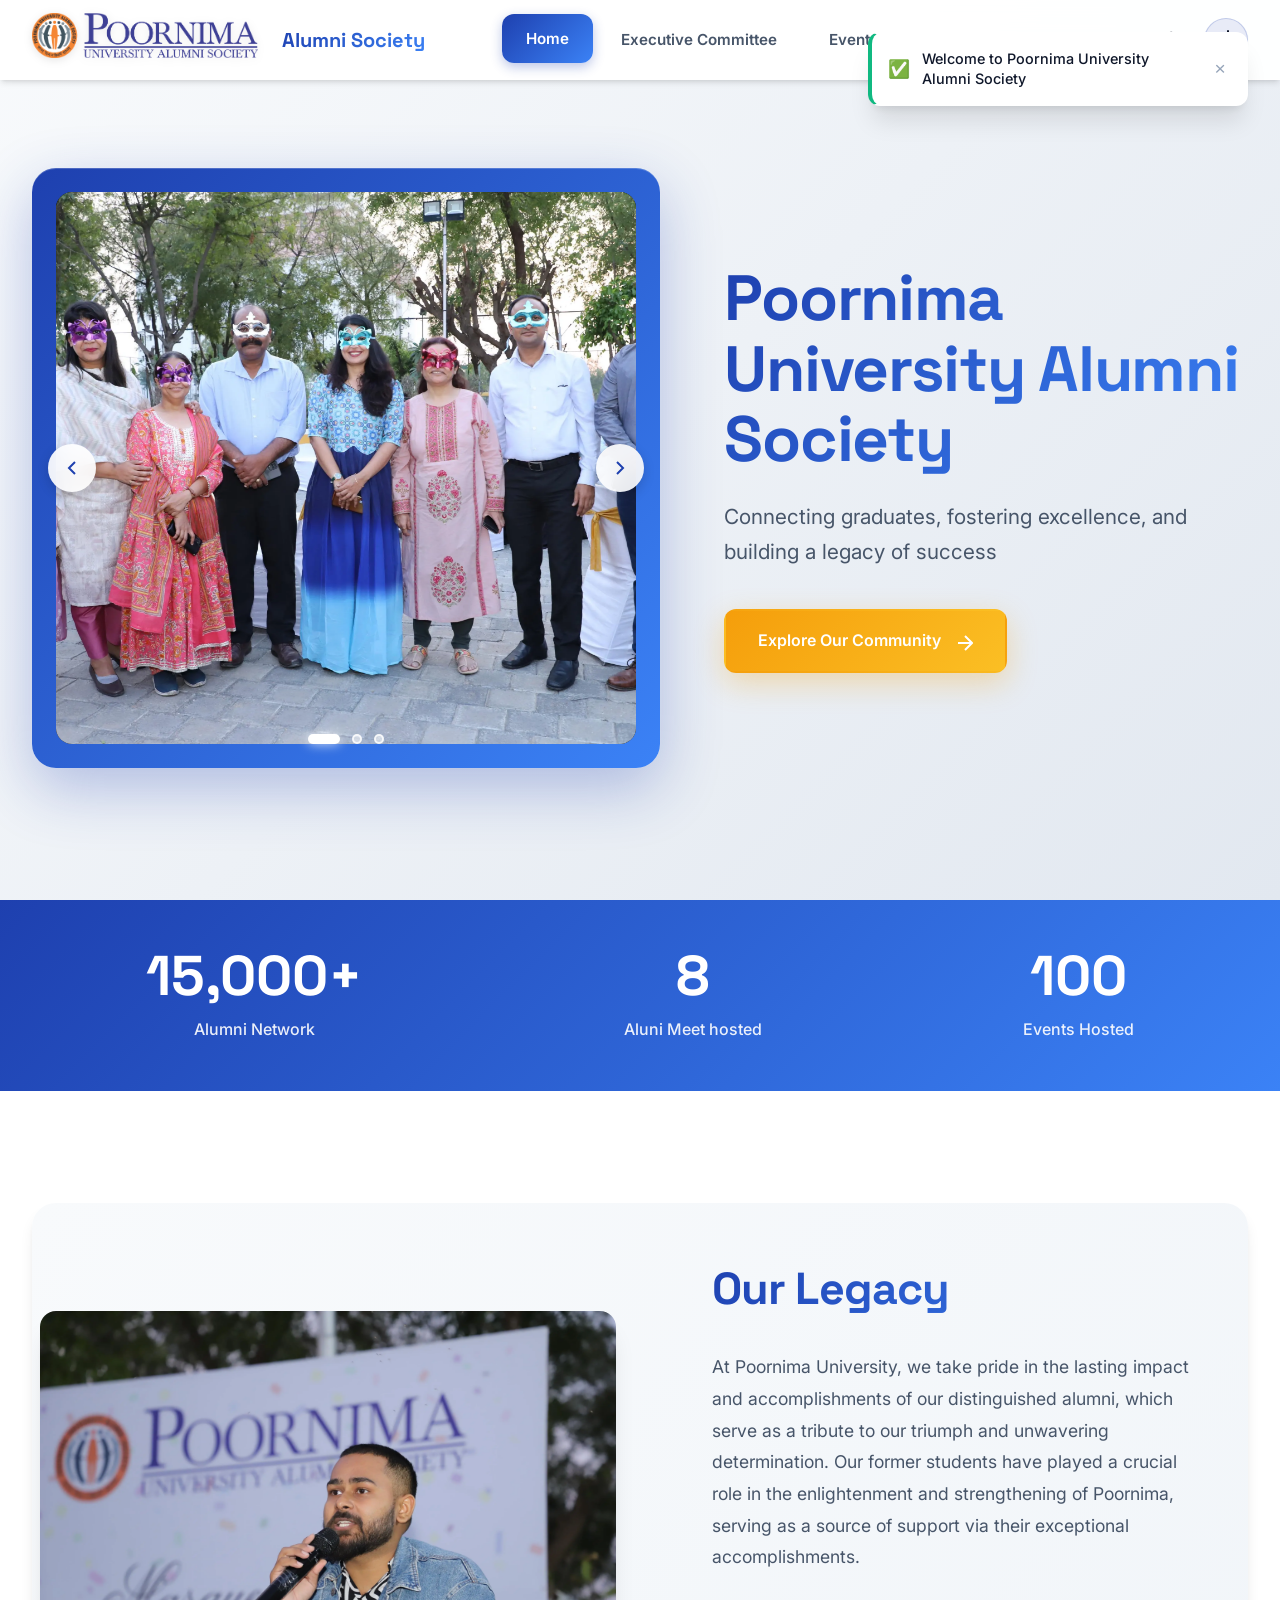
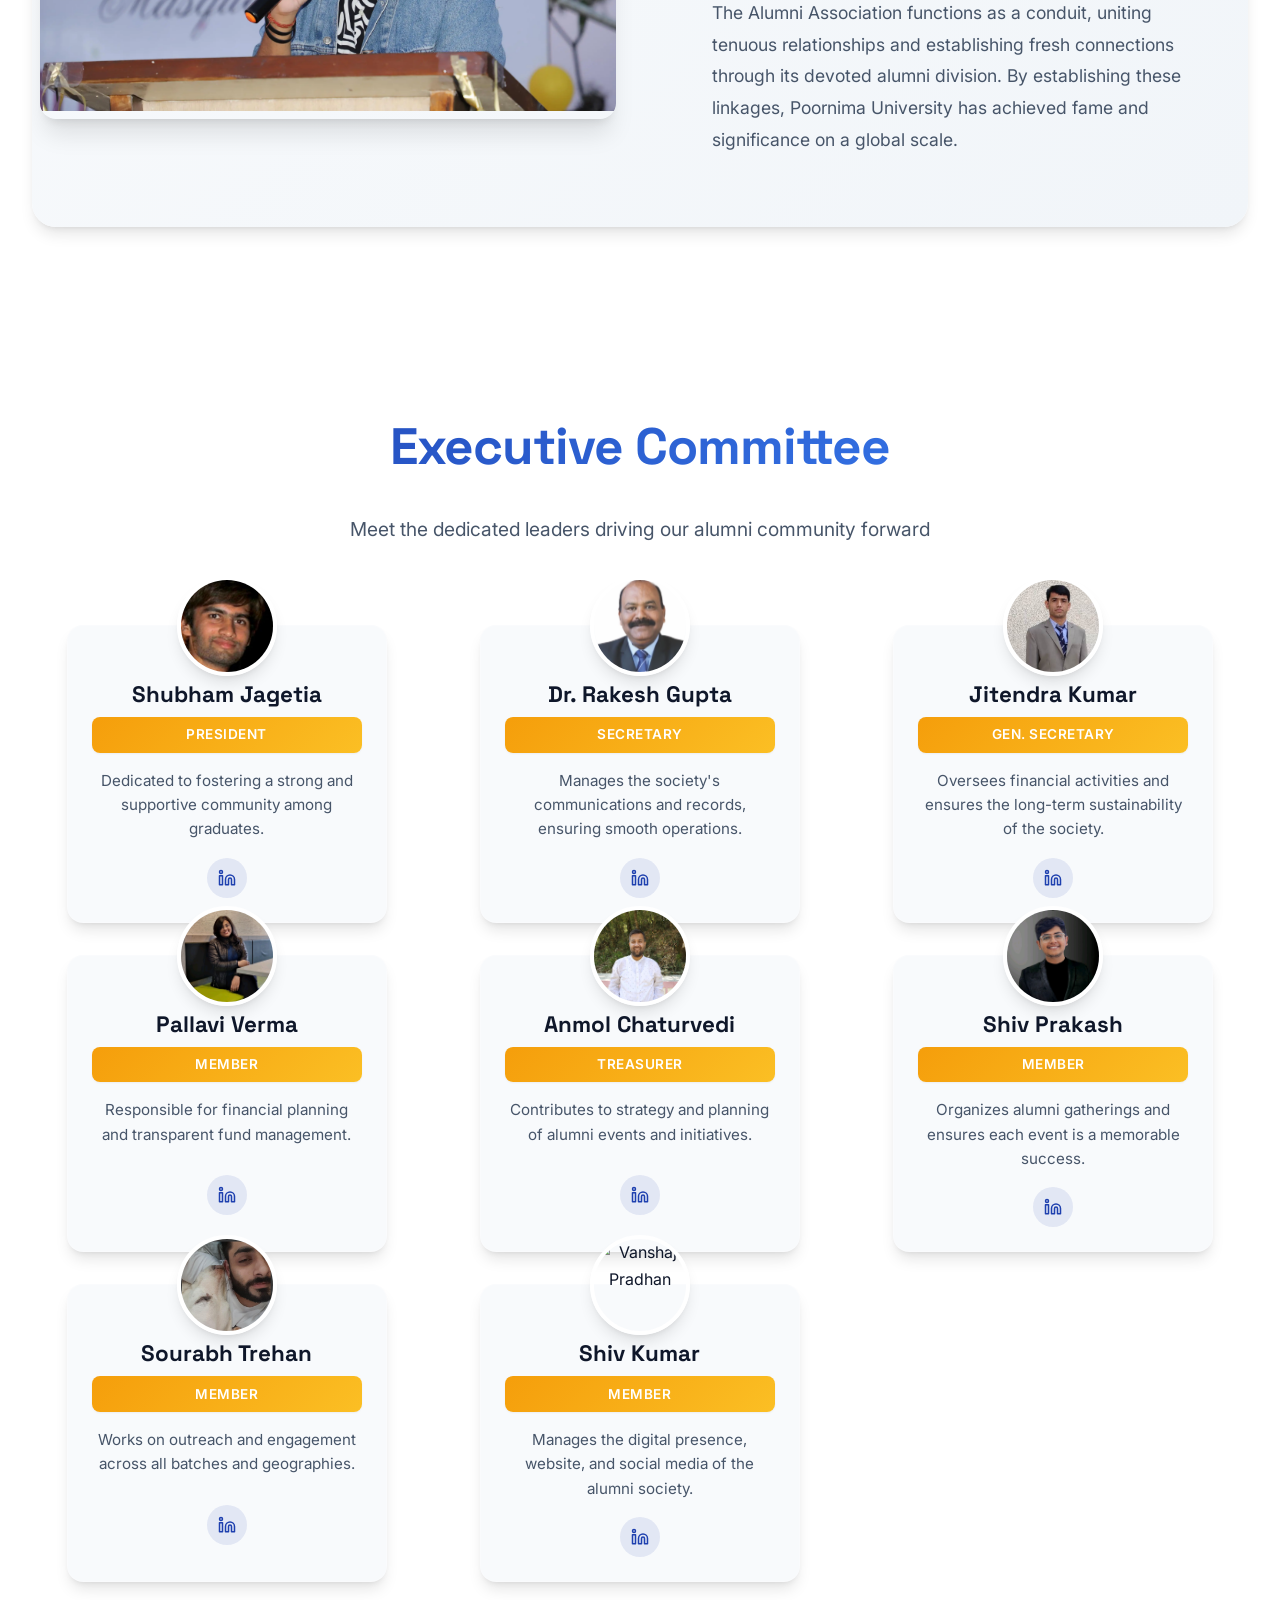
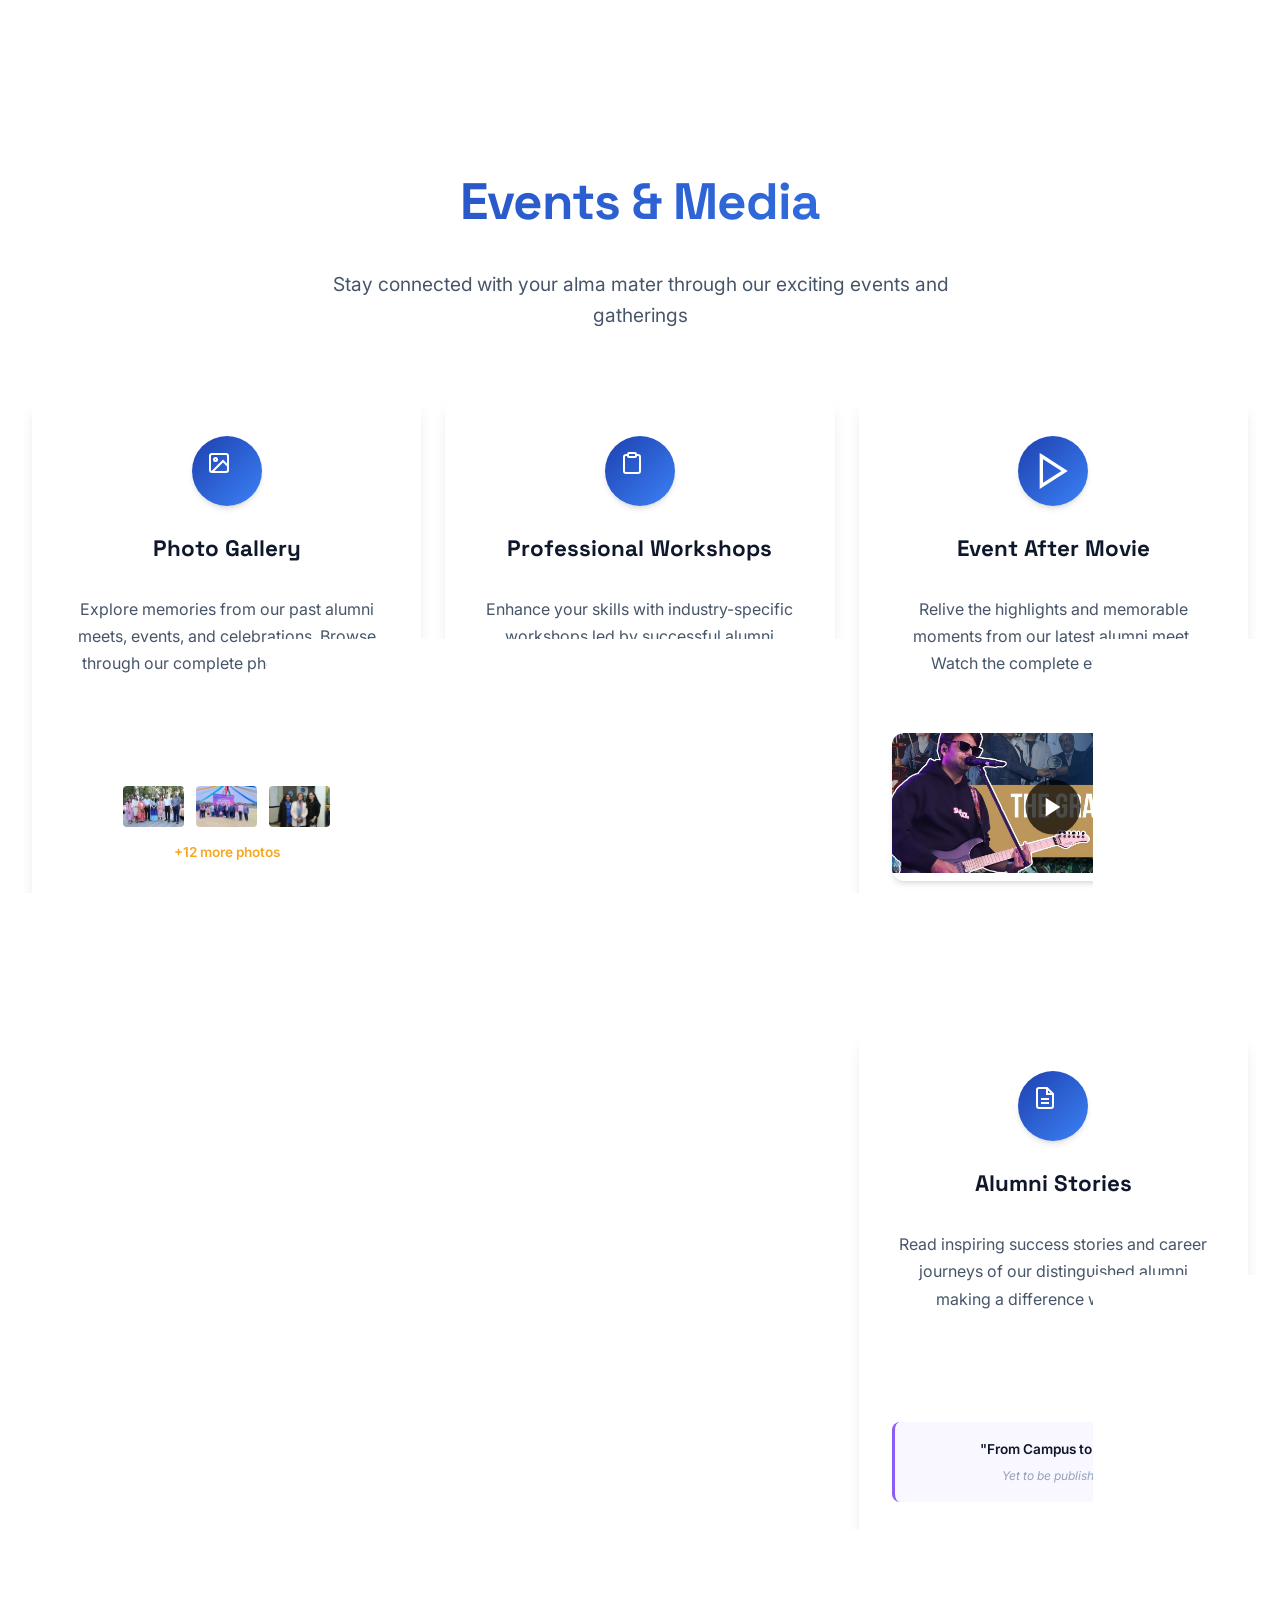
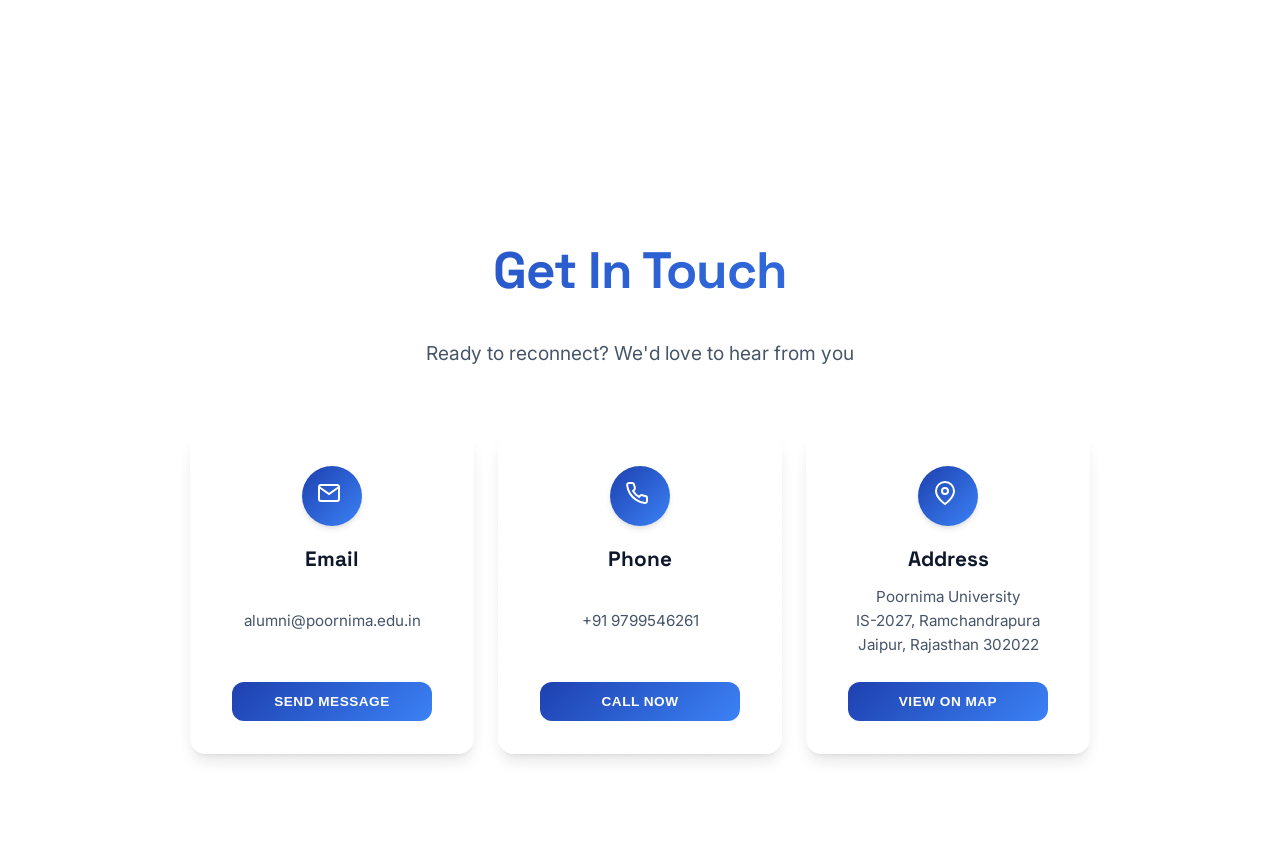
==== commit 595da12f: "logo fix" ====
--- a/index.html
+++ b/index.html
@@ -180,7 +180,7 @@
       <h3>Dr. Rakesh Gupta</h3>
       <span class="role">Secretary</span>
       <p class="card-bio">Manages the society's communications and records, ensuring smooth operations.</p>
-      <a href="#" class="social-link" target="_blank" aria-label="LinkedIn Profile">
+      <a href="https://www.linkedin.com/in/dr-rakesh-gupta-87a997126/" class="social-link" target="_blank" aria-label="LinkedIn Profile">
         <svg xmlns="http://www.w3.org/2000/svg" width="20" height="20" viewBox="0 0 24 24" fill="none" stroke="currentColor" stroke-width="2" stroke-linecap="round" stroke-linejoin="round"><path d="M16 8a6 6 0 0 1 6 6v7h-4v-7a2 2 0 0 0-2-2 2 2 0 0 0-2 2v7h-4v-7a6 6 0 0 1 6-6z"></path><rect x="2" y="9" width="4" height="12"></rect><circle cx="4" cy="4" r="2"></circle></svg>
       </a>
     </div>
@@ -193,9 +193,9 @@
     </div>
     <div class="card-info">
       <h3>Jitendra Kumar</h3>
-      <span class="role">Treasurer</span>
+      <span class="role">Gen. Secretary</span>
       <p class="card-bio">Oversees financial activities and ensures the long-term sustainability of the society.</p>
-      <a href="#" class="social-link" target="_blank" aria-label="LinkedIn Profile">
+      <a href="https://www.linkedin.com/in/jitendra-kumar-916995135/?originalSubdomain=in" class="social-link" target="_blank" aria-label="LinkedIn Profile">
         <svg xmlns="http://www.w3.org/2000/svg" width="20" height="20" viewBox="0 0 24 24" fill="none" stroke="currentColor" stroke-width="2" stroke-linecap="round" stroke-linejoin="round"><path d="M16 8a6 6 0 0 1 6 6v7h-4v-7a2 2 0 0 0-2-2 2 2 0 0 0-2 2v7h-4v-7a6 6 0 0 1 6-6z"></path><rect x="2" y="9" width="4" height="12"></rect><circle cx="4" cy="4" r="2"></circle></svg>
       </a>
     </div>
@@ -210,7 +210,7 @@
       <h3>Pallavi Verma</h3>
       <span class="role">Member</span>
       <p class="card-bio">Responsible for financial planning and transparent fund management.</p>
-      <a href="#" class="social-link" target="_blank" aria-label="LinkedIn Profile">
+      <a href="https://www.linkedin.com/in/pallavi-verma30/?originalSubdomain=in" class="social-link" target="_blank" aria-label="LinkedIn Profile">
         <svg xmlns="http://www.w3.org/2000/svg" width="20" height="20" viewBox="0 0 24 24" fill="none" stroke="currentColor" stroke-width="2" stroke-linecap="round" stroke-linejoin="round"><path d="M16 8a6 6 0 0 1 6 6v7h-4v-7a2 2 0 0 0-2-2 2 2 0 0 0-2 2v7h-4v-7a6 6 0 0 1 6-6z"></path><rect x="2" y="9" width="4" height="12"></rect><circle cx="4" cy="4" r="2"></circle></svg>
       </a>
     </div>
@@ -223,9 +223,9 @@
     </div>
     <div class="card-info">
       <h3>Anmol Chaturvedi</h3>
-      <span class="role">Member</span>
+      <span class="role">Treasurer</span>
       <p class="card-bio">Contributes to strategy and planning of alumni events and initiatives.</p>
-      <a href="#" class="social-link" target="_blank" aria-label="LinkedIn Profile">
+      <a href="https://www.linkedin.com/in/anmol-chaturvedi-898b47279/?originalSubdomain=in" class="social-link" target="_blank" aria-label="LinkedIn Profile">
         <svg xmlns="http://www.w3.org/2000/svg" width="20" height="20" viewBox="0 0 24 24" fill="none" stroke="currentColor" stroke-width="2" stroke-linecap="round" stroke-linejoin="round"><path d="M16 8a6 6 0 0 1 6 6v7h-4v-7a2 2 0 0 0-2-2 2 2 0 0 0-2 2v7h-4v-7a6 6 0 0 1 6-6z"></path><rect x="2" y="9" width="4" height="12"></rect><circle cx="4" cy="4" r="2"></circle></svg>
       </a>
     </div>
@@ -238,7 +238,7 @@
     </div>
     <div class="card-info">
       <h3>Shiv Prakash</h3>
-      <span class="role">Coordinator</span>
+      <span class="role">Member</span>
       <p class="card-bio">Organizes alumni gatherings and ensures each event is a memorable success.</p>
       <a href="https://www.linkedin.com/in/shiv-prakash-9b0319163/" class="social-link" target="_blank" aria-label="LinkedIn Profile">
         <svg xmlns="http://www.w3.org/2000/svg" width="20" height="20" viewBox="0 0 24 24" fill="none" stroke="currentColor" stroke-width="2" stroke-linecap="round" stroke-linejoin="round"><path d="M16 8a6 6 0 0 1 6 6v7h-4v-7a2 2 0 0 0-2-2 2 2 0 0 0-2 2v7h-4v-7a6 6 0 0 1 6-6z"></path><rect x="2" y="9" width="4" height="12"></rect><circle cx="4" cy="4" r="2"></circle></svg>
@@ -253,8 +253,8 @@
       
     </div>
     <div class="card-info">
-      <h3>Saurab Trehan</h3>
-      <span class="role">Outreach Officer</span>
+      <h3>Sourabh Trehan</h3>
+      <span class="role">Member</span>
       <p class="card-bio">Works on outreach and engagement across all batches and geographies.</p>
       <a href="#" class="social-link" target="_blank" aria-label="LinkedIn Profile">
         <svg xmlns="http://www.w3.org/2000/svg" width="20" height="20" viewBox="0 0 24 24" fill="none" stroke="currentColor" stroke-width="2" stroke-linecap="round" stroke-linejoin="round"><path d="M16 8a6 6 0 0 1 6 6v7h-4v-7a2 2 0 0 0-2-2 2 2 0 0 0-2 2v7h-4v-7a6 6 0 0 1 6-6z"></path><rect x="2" y="9" width="4" height="12"></rect><circle cx="4" cy="4" r="2"></circle></svg>
@@ -269,7 +269,7 @@
     </div>
     <div class="card-info">
       <h3>Shiv Kumar</h3>
-      <span class="role">__</span>
+      <span class="role">Member</span>
       <p class="card-bio">Manages the digital presence, website, and social media of the alumni society.</p>
       <a href="#" class="social-link" target="_blank" aria-label="LinkedIn Profile">
         <svg xmlns="http://www.w3.org/2000/svg" width="20" height="20" viewBox="0 0 24 24" fill="none" stroke="currentColor" stroke-width="2" stroke-linecap="round" stroke-linejoin="round"><path d="M16 8a6 6 0 0 1 6 6v7h-4v-7a2 2 0 0 0-2-2 2 2 0 0 0-2 2v7h-4v-7a6 6 0 0 1 6-6z"></path><rect x="2" y="9" width="4" height="12"></rect><circle cx="4" cy="4" r="2"></circle></svg>
@@ -640,224 +640,121 @@
 </div>
   <script src="script.js"></script>
 
-  <script>
-    // Enhanced JavaScript for modern interactions
-    document.addEventListener('DOMContentLoaded', function() {
-      // Track scroll state for body class
-      let isScrolled = false;
-
-      // Smooth scrolling for navigation
-      const navLinks = document.querySelectorAll('.alumni-nav a');
-      navLinks.forEach(link => {
-        link.addEventListener('click', function(e) {
-          e.preventDefault();
-          const targetId = this.getAttribute('href');
-          const targetSection = document.querySelector(targetId);
-          
-          if (targetSection) {
-            targetSection.scrollIntoView({
-              behavior: 'smooth',
-              block: 'start'
-            });
-          }
-          
-          // Update active nav item
-          navLinks.forEach(l => l.classList.remove('active'));
-          this.classList.add('active');
-        });
+<script>
+  // Enhanced JavaScript for modern interactions
+  document.addEventListener('DOMContentLoaded', function() {
+    // Track scroll state for body class
+    let isScrolled = false;
+
+    // Smooth scrolling for navigation
+    const navLinks = document.querySelectorAll('.alumni-nav a');
+    navLinks.forEach(link => {
+      link.addEventListener('click', function(e) {
+        e.preventDefault();
+        const targetId = this.getAttribute('href');
+        const targetSection = document.querySelector(targetId);
+        
+        if (targetSection) {
+          targetSection.scrollIntoView({
+            behavior: 'smooth',
+            block: 'start'
+          });
+        }
+        
+        // Update active nav item
+        navLinks.forEach(l => l.classList.remove('active'));
+        this.classList.add('active');
       });
-
-      // Header scroll effect with body class management
-      const header = document.getElementById('main-header');
-      const body = document.body;
-      
-      window.addEventListener('scroll', () => {
-        if (window.scrollY > 50) {
-          if (!isScrolled) {
-            header.classList.add('scrolled');
-            body.classList.add('scrolled');
-            isScrolled = true;
-          }
-        } else {
-          if (isScrolled) {
-            header.classList.remove('scrolled');
-            body.classList.remove('scrolled');
-            isScrolled = false;
-          }
+    });
+
+    // Header scroll effect with body class management
+    const header = document.getElementById('main-header');
+    const body = document.body;
+    
+    window.addEventListener('scroll', () => {
+      if (window.scrollY > 50) {
+        if (!isScrolled) {
+          header.classList.add('scrolled');
+          body.classList.add('scrolled');
+          isScrolled = true;
+        }
+      } else {
+        if (isScrolled) {
+          header.classList.remove('scrolled');
+          body.classList.remove('scrolled');
+          isScrolled = false;
+        }
+      }
+    });
+
+    // Animate on scroll functionality
+    const observerOptions = {
+      threshold: 0.1,
+      rootMargin: '0px 0px -50px 0px'
+    };
+
+    const observer = new IntersectionObserver((entries) => {
+      entries.forEach(entry => {
+        if (entry.isIntersecting) {
+          entry.target.classList.add('visible');
         }
       });
-
-      // Animate on scroll functionality
-      const observerOptions = {
-        threshold: 0.1,
-        rootMargin: '0px 0px -50px 0px'
-      };
-
-      const observer = new IntersectionObserver((entries) => {
-        entries.forEach(entry => {
-          if (entry.isIntersecting) {
-            entry.target.classList.add('visible');
-          }
-        });
-      }, observerOptions);
-
-      // Observe all elements with animate-on-scroll class
-      document.querySelectorAll('.animate-on-scroll').forEach(el => {
-        observer.observe(el);
-      });
-
-      // Theme toggle functionality
-      const themeToggle = document.getElementById('theme-toggle');
-      
-      // Check for saved theme preference or default to light mode
-      const savedTheme = localStorage?.getItem('theme') || 'light';
-      if (savedTheme === 'dark') {
-        body.classList.add('dark-theme');
-      }
-      
-      themeToggle.addEventListener('click', () => {
-        body.classList.toggle('dark-theme');
-        const newTheme = body.classList.contains('dark-theme') ? 'dark' : 'light';
-        if (localStorage) {
-          localStorage.setItem('theme', newTheme);
-        }
-      });
-
-      // Hamburger Menu Toggle
-      const menuToggle = document.getElementById('menu-toggle');
-      const alumniNav = document.querySelector('.alumni-nav');
-
-      if (menuToggle) {
-          menuToggle.addEventListener('click', () => {
-          alumniNav.classList.toggle('active');
-          menuToggle.classList.toggle('active');
-        });
+    }, observerOptions);
+
+    // Observe all elements with animate-on-scroll class
+    document.querySelectorAll('.animate-on-scroll').forEach(el => {
+      observer.observe(el);
+    });
+
+    // Theme toggle functionality
+    const themeToggle = document.getElementById('theme-toggle');
+    
+    // Check for saved theme preference or default to light mode
+    const savedTheme = localStorage?.getItem('theme') || 'light';
+    if (savedTheme === 'dark') {
+      body.classList.add('dark-theme');
+    }
+    
+    themeToggle.addEventListener('click', () => {
+      body.classList.toggle('dark-theme');
+      const newTheme = body.classList.contains('dark-theme') ? 'dark' : 'light';
+      if (localStorage) {
+        localStorage.setItem('theme', newTheme);
       }
     });
 
-    // Slider functionality
-    let currentSlide = 0;
-    const slides = document.querySelectorAll('.slide');
-
-    function showSlide(index) {
-      slides.forEach(slide => slide.classList.remove('active'));
-      slides[index].classList.add('active');
+    // Hamburger Menu Toggle
+    const menuToggle = document.getElementById('menu-toggle');
+    const alumniNav = document.querySelector('.alumni-nav');
+
+    if (menuToggle) {
+      menuToggle.addEventListener('click', () => {
+        alumniNav.classList.toggle('active');
+        menuToggle.classList.toggle('active');
+      });
     }
-
-    function moveSlide(direction) {
-      currentSlide += direction;
-      if (currentSlide >= slides.length) currentSlide = 0;
-      if (currentSlide < 0) currentSlide = slides.length - 1;
-      showSlide(currentSlide);
-    }
-
-    // Auto-advance slides
-    setInterval(() => {
-      moveSlide(1);
-    }, 5000);
-
-    // Card modal functionality
-    document.addEventListener('click', function(e) {
-      if (e.target.closest('.event-card') && !e.target.closest('.card-close-button')) {
-        const card = e.target.closest('.event-card');
-        const modalOverlay = document.querySelector('.modal-overlay');
-        
-        card.classList.add('expanded');
-        modalOverlay.classList.add('active');
-        document.body.classList.add('modal-open');
-        
-        // Add visible class after a small delay for animation
-        setTimeout(() => {
-          card.classList.add('visible');
-        }, 10);
-      }
-      
-      if (e.target.classList.contains('card-close-button') || e.target.classList.contains('modal-overlay')) {
-        closeModal();
-      }
-    });
-
-    function closeModal() {
-      const expandedCard = document.querySelector('.event-card.expanded');
-      const modalOverlay = document.querySelector('.modal-overlay');
-      
-      if (expandedCard) {
-        expandedCard.classList.remove('visible');
-        setTimeout(() => {
-          expandedCard.classList.remove('expanded');
-          modalOverlay.classList.remove('active');
-          document.body.classList.remove('modal-open');
-        }, 300);
-      }
-    }
-
-    // Close modal with Escape key
-    document.addEventListener('keydown', function(e) {
-      if (e.key === 'Escape') {
-        closeModal();
-      }
-    });
-
-    // Animated Counter for Stats Bar
-    document.addEventListener('DOMContentLoaded', () => {
-      const statsSection = document.querySelector('.stats-bar');
-      const numbers = document.querySelectorAll('.stat-number');
-      
-      const startCounter = (entries, observer) => {
-        entries.forEach(entry => {
-          if (!entry.isIntersecting) return;
-
-          numbers.forEach(number => {
-            const target = +number.getAttribute('data-target');
-            let count = 0;
-            const speed = 200; // Lower number is faster
-
-            const updateCount = () => {
-              const increment = Math.ceil(target / speed);
-              
-              if (count < target) {
-                count += increment;
-                if (count > target) {
-                  count = target;
-                }
-                number.innerText = count.toLocaleString() + (target > 1000 ? '+' : '');
-                setTimeout(updateCount, 1);
-              } else {
-                number.innerText = target.toLocaleString() + (target > 1000 ? '+' : '');
-              }
-            };
-            updateCount();
-          });
-          observer.unobserve(statsSection);
-        });
-      };
-
-      const observer = new IntersectionObserver(startCounter, {
-        root: null,
-        threshold: 0.5,
-      });
-
-      if (statsSection) {
-        observer.observe(statsSection);
-      }
-    });
-    const modal = document.getElementById("contactModal");
-    const emailCard = document.getElementById("emailCard");
-    const closeButton = document.querySelector(".close-button");
-
-    emailCard.onclick = function() {
-      modal.style.display = "block";
-    }
-
-    closeButton.onclick = function() {
-      modal.style.display = "none";
-    }
-
-    window.onclick = function(event) {
-      if (event.target == modal) {
-        modal.style.display = "none";
-      }
-    }
-  </script>
+  });
+
+  // Slider functionality
+  let currentSlide = 0;
+  const slides = document.querySelectorAll('.slide');
+
+  function showSlide(index) {
+    slides.forEach(slide => slide.classList.remove('active'));
+    slides[index].classList.add('active');
+  }
+
+  function moveSlide(direction) {
+    currentSlide += direction;
+    if (currentSlide >= slides.length) currentSlide = 0;
+    if (currentSlide < 0) currentSlide = slides.length - 1;
+    showSlide(currentSlide);
+  }
+
+  // Auto-advance slides
+  setInterval(() => {
+    moveSlide(1);
+  }, 5000);
+</script>
 </body>
 </html>
--- a/style.css
+++ b/style.css
@@ -2816,3 +2816,405 @@
     border: 1px solid #ccc;
   }
 }
+/* Header Actions - Make sure it's visible on mobile */
+.header-actions {
+  display: flex;
+  align-items: center;
+  gap: 0.75rem;
+  flex-shrink: 0;
+}
+
+/* Theme Toggle Button - Critical Mobile Fixes */
+#theme-toggle {
+  background: rgba(30, 64, 175, 0.1);
+  backdrop-filter: blur(10px);
+  -webkit-backdrop-filter: blur(10px);
+  border: 1px solid rgba(30, 64, 175, 0.2);
+  border-radius: 50%;
+  width: 44px;
+  height: 44px;
+  display: flex !important; /* Force display */
+  align-items: center;
+  justify-content: center;
+  cursor: pointer;
+  transition: all 0.3s ease;
+  flex-shrink: 0;
+  z-index: 1001;
+}
+
+#theme-toggle:hover {
+  background: rgba(30, 64, 175, 0.15);
+  transform: scale(1.05);
+  box-shadow: 0 4px 12px rgba(30, 64, 175, 0.2);
+}
+
+#theme-toggle svg {
+  width: 20px;
+  height: 20px;
+  stroke: var(--text-primary);
+  transition: all 0.3s ease;
+}
+
+/* Icon Toggle Logic */
+.moon {
+  display: none;
+}
+
+body.dark-theme .sun {
+  display: none;
+}
+
+body.dark-theme .moon {
+  display: block;
+}
+
+body.dark-theme #theme-toggle {
+  background: rgba(251, 191, 36, 0.15);
+  border-color: rgba(251, 191, 36, 0.3);
+}
+
+body.dark-theme #theme-toggle svg {
+  stroke: #fbbf24;
+}
+
+/* Search Container */
+.search-container {
+  position: relative;
+  display: flex;
+  align-items: center;
+}
+
+#search-toggle {
+  background: transparent;
+  border: none;
+  width: 40px;
+  height: 40px;
+  display: flex;
+  align-items: center;
+  justify-content: center;
+  cursor: pointer;
+}
+
+.search-bar {
+  border: 1px solid #ccc;
+  border-radius: 20px;
+  height: 38px;
+  font-size: 0.9rem;
+  position: absolute;
+  top: 50%;
+  right: calc(100% + 5px);
+  transform: translateY(-50%) scaleX(0);
+  transform-origin: right;
+  width: 0;
+  padding: 0;
+  opacity: 0;
+  visibility: hidden;
+  transition: all 0.3s ease-in-out;
+}
+
+.search-bar.active {
+  width: 200px;
+  padding: 8px 15px;
+  opacity: 1;
+  visibility: visible;
+  transform: translateY(-50%) scaleX(1);
+}
+
+/* Mobile Menu Toggle */
+.menu-toggle {
+  display: none;
+  width: 30px;
+  height: 22px;
+  position: relative;
+  cursor: pointer;
+  background: none;
+  border: none;
+  z-index: 1001;
+  flex-shrink: 0;
+}
+
+.menu-toggle span {
+  display: block;
+  position: absolute;
+  height: 3px;
+  width: 100%;
+  background: var(--text-primary);
+  border-radius: 3px;
+  opacity: 1;
+  left: 0;
+  transition: 0.25s ease-in-out;
+}
+
+.menu-toggle span:nth-child(1) { top: 0px; }
+.menu-toggle span:nth-child(2) { top: 9px; }
+.menu-toggle span:nth-child(3) { top: 18px; }
+
+.menu-toggle.active span:nth-child(1) {
+  top: 9px;
+  transform: rotate(135deg);
+}
+
+.menu-toggle.active span:nth-child(2) {
+  opacity: 0;
+  left: -30px;
+}
+
+.menu-toggle.active span:nth-child(3) {
+  top: 9px;
+  transform: rotate(-135deg);
+}
+
+/* Mobile Responsive - CRITICAL */
+@media (max-width: 768px) {
+  #main-header {
+    padding: 0 1rem;
+  }
+
+  .logo-text {
+    display: none; /* Hide text on mobile to save space */
+  }
+
+  .logo img {
+    height: 40px;
+  }
+
+  /* Hide navigation on mobile */
+  .alumni-nav {
+    display: none;
+    position: absolute;
+    top: 100%;
+    left: 0;
+    right: 0;
+    background: var(--bg-primary);
+    padding: 1rem 0;
+    box-shadow: 0 4px 12px rgba(0, 0, 0, 0.1);
+    border-top: 1px solid rgba(0, 0, 0, 0.05);
+  }
+
+  .alumni-nav.active {
+    display: block;
+  }
+
+  .alumni-nav ul {
+    flex-direction: column;
+    align-items: center;
+    gap: 0.75rem;
+  }
+
+  /* Show menu toggle on mobile */
+  .menu-toggle {
+    display: block;
+  }
+
+  /* Adjust header actions spacing */
+  .header-actions {
+    gap: 0.5rem;
+  }
+
+  /* Keep theme toggle visible and functional */
+  #theme-toggle {
+    width: 40px;
+    height: 40px;
+    display: flex !important;
+  }
+
+  #theme-toggle svg {
+    width: 18px;
+    height: 18px;
+  }
+
+  /* Adjust search on mobile */
+  .search-container {
+    display: none; /* Hide search on mobile to save space */
+  }
+}
+
+@media (max-width: 480px) {
+  #theme-toggle {
+    width: 38px;
+    height: 38px;
+  }
+
+  #theme-toggle svg {
+    width: 16px;
+    height: 16px;
+  }
+
+  .logo img {
+    height: 35px;
+  }
+}
+/* ========================================= */
+/* --- ENHANCED DARK THEME --- */
+/* ========================================= */
+
+/* Improved Dark Theme Variables */
+body.dark-theme {
+  --bg-primary: #0a0f1e;
+  --bg-secondary: #141b2d;
+  --bg-tertiary: #1e293b;
+  --text-primary: #f1f5f9;
+  --text-secondary: #cbd5e1;
+  --text-muted: #94a3b8;
+  --glass-bg: rgba(20, 27, 45, 0.95);
+  --glass-border: rgba(148, 163, 184, 0.15);
+  
+  --shadow-sm: 0 1px 2px 0 rgb(0 0 0 / 0.3);
+  --shadow-md: 0 4px 6px -1px rgb(0 0 0 / 0.4), 0 2px 4px -2px rgb(0 0 0 / 0.3);
+  --shadow-lg: 0 10px 15px -3px rgb(0 0 0 / 0.5), 0 4px 6px -4px rgb(0 0 0 / 0.4);
+  --shadow-xl: 0 20px 25px -5px rgb(0 0 0 / 0.6), 0 8px 10px -6px rgb(0 0 0 / 0.5);
+  --shadow-2xl: 0 25px 50px -12px rgb(0 0 0 / 0.7);
+}
+
+/* Dark Theme Header */
+body.dark-theme #main-header {
+  background: rgba(10, 15, 30, 0.95);
+  border-bottom: 1px solid rgba(148, 163, 184, 0.1);
+}
+
+/* Dark Theme Hero Section */
+body.dark-theme .hero-section {
+  background: linear-gradient(135deg, #0a0f1e 0%, #141b2d 100%);
+}
+
+body.dark-theme .hero-image-frame {
+  background: linear-gradient(135deg, #1e40af 0%, #3b82f6 100%);
+  box-shadow: 
+    0 20px 60px rgba(59, 130, 246, 0.4),
+    0 0 0 1px rgba(59, 130, 246, 0.3),
+    inset 0 1px 0 rgba(255, 255, 255, 0.1);
+}
+
+/* Dark Theme Cards */
+body.dark-theme .event-card,
+body.dark-theme .contact-card,
+body.dark-theme .alumni-meet-card {
+  background: linear-gradient(135deg, rgba(20, 27, 45, 0.9) 0%, rgba(30, 41, 59, 0.8) 100%);
+  border: 1px solid rgba(148, 163, 184, 0.15);
+  box-shadow: 0 10px 30px rgba(0, 0, 0, 0.5);
+}
+
+body.dark-theme .event-card:hover,
+body.dark-theme .contact-card:hover,
+body.dark-theme .alumni-meet-card:hover {
+  box-shadow: 0 20px 40px rgba(59, 130, 246, 0.3);
+  border-color: rgba(59, 130, 246, 0.3);
+}
+
+/* Dark Theme Profile Images */
+body.dark-theme .event-card .card-image {
+  border: 4px solid #0a0f1e;
+}
+
+/* Dark Theme Stats Bar */
+body.dark-theme .stats-bar {
+  background: linear-gradient(135deg, #1e40af 0%, #1e3a8a 100%);
+}
+
+/* Dark Theme Overview Section */
+body.dark-theme #home-content .overview {
+  background: linear-gradient(135deg, rgba(20, 27, 45, 0.6) 0%, rgba(30, 41, 59, 0.6) 100%);
+  border: 1px solid rgba(148, 163, 184, 0.1);
+}
+
+/* Dark Theme Buttons */
+body.dark-theme .cta-button:hover,
+body.dark-theme .contact-btn:hover,
+body.dark-theme .alumni-meet-btn:hover {
+  box-shadow: 0 15px 40px rgba(245, 158, 11, 0.5);
+}
+
+/* Dark Theme Interactive Elements */
+body.dark-theme .interactive-element,
+body.dark-theme .alumni-interactive-element {
+  background: #0a0f1e;
+  border: 1px solid rgba(148, 163, 184, 0.2);
+}
+
+body.dark-theme .element-header,
+body.dark-theme .alumni-element-header {
+  background: linear-gradient(135deg, #1e40af 0%, #1e3a8a 100%);
+}
+
+/* Dark Theme Forms */
+body.dark-theme .form-group input,
+body.dark-theme .form-group textarea {
+  background: #141b2d;
+  border-color: rgba(148, 163, 184, 0.2);
+  color: #f1f5f9;
+}
+
+body.dark-theme .form-group input:focus,
+body.dark-theme .form-group textarea:focus {
+  background: #0a0f1e;
+  border-color: #3b82f6;
+  box-shadow: 0 0 0 3px rgba(59, 130, 246, 0.2);
+}
+
+body.dark-theme .form-group label {
+  color: #94a3b8;
+}
+
+body.dark-theme .form-group input:focus + label,
+body.dark-theme .form-group input:not(:placeholder-shown) + label,
+body.dark-theme .form-group textarea:focus + label,
+body.dark-theme .form-group textarea:not(:placeholder-shown) + label {
+  color: #60a5fa;
+  background: #0a0f1e;
+}
+
+/* Dark Theme Modal */
+body.dark-theme .contact-modal-content {
+  background: #0a0f1e;
+  border: 1px solid rgba(148, 163, 184, 0.2);
+}
+
+/* Dark Theme Navigation */
+body.dark-theme .alumni-nav {
+  background: rgba(10, 15, 30, 0.98);
+}
+
+body.dark-theme .alumni-nav ul li a:hover {
+  background: rgba(59, 130, 246, 0.15);
+}
+
+/* Dark Theme Gallery */
+body.dark-theme .alumni-main-display,
+body.dark-theme #googleFormFrame {
+  background: #141b2d;
+}
+
+/* Dark Theme Featured Card */
+body.dark-theme .alumni-featured-card {
+  background: linear-gradient(135deg, rgba(245, 158, 11, 0.15) 0%, rgba(251, 191, 36, 0.08) 100%);
+  border: 1px solid rgba(245, 158, 11, 0.3);
+}
+
+/* Dark Theme Preview Boxes */
+body.dark-theme .alumni-gallery-preview,
+body.dark-theme .alumni-workshop-info,
+body.dark-theme .alumni-network-stats {
+  background: rgba(59, 130, 246, 0.08);
+  border: 1px solid rgba(59, 130, 246, 0.15);
+}
+
+/* Dark Theme Map Overlay */
+body.dark-theme .map-overlay {
+  background: rgba(10, 15, 30, 0.95);
+  border: 1px solid rgba(148, 163, 184, 0.2);
+}
+
+/* Smooth Dark Mode Transition */
+body,
+#main-header,
+.event-card,
+.contact-card,
+.alumni-meet-card,
+.overview,
+.interactive-element,
+.alumni-interactive-element {
+  transition: background 0.3s ease, border-color 0.3s ease, color 0.3s ease;
+}
+body.dark-theme .logo img {
+  content: url('puas_white-logo.png');
+}
